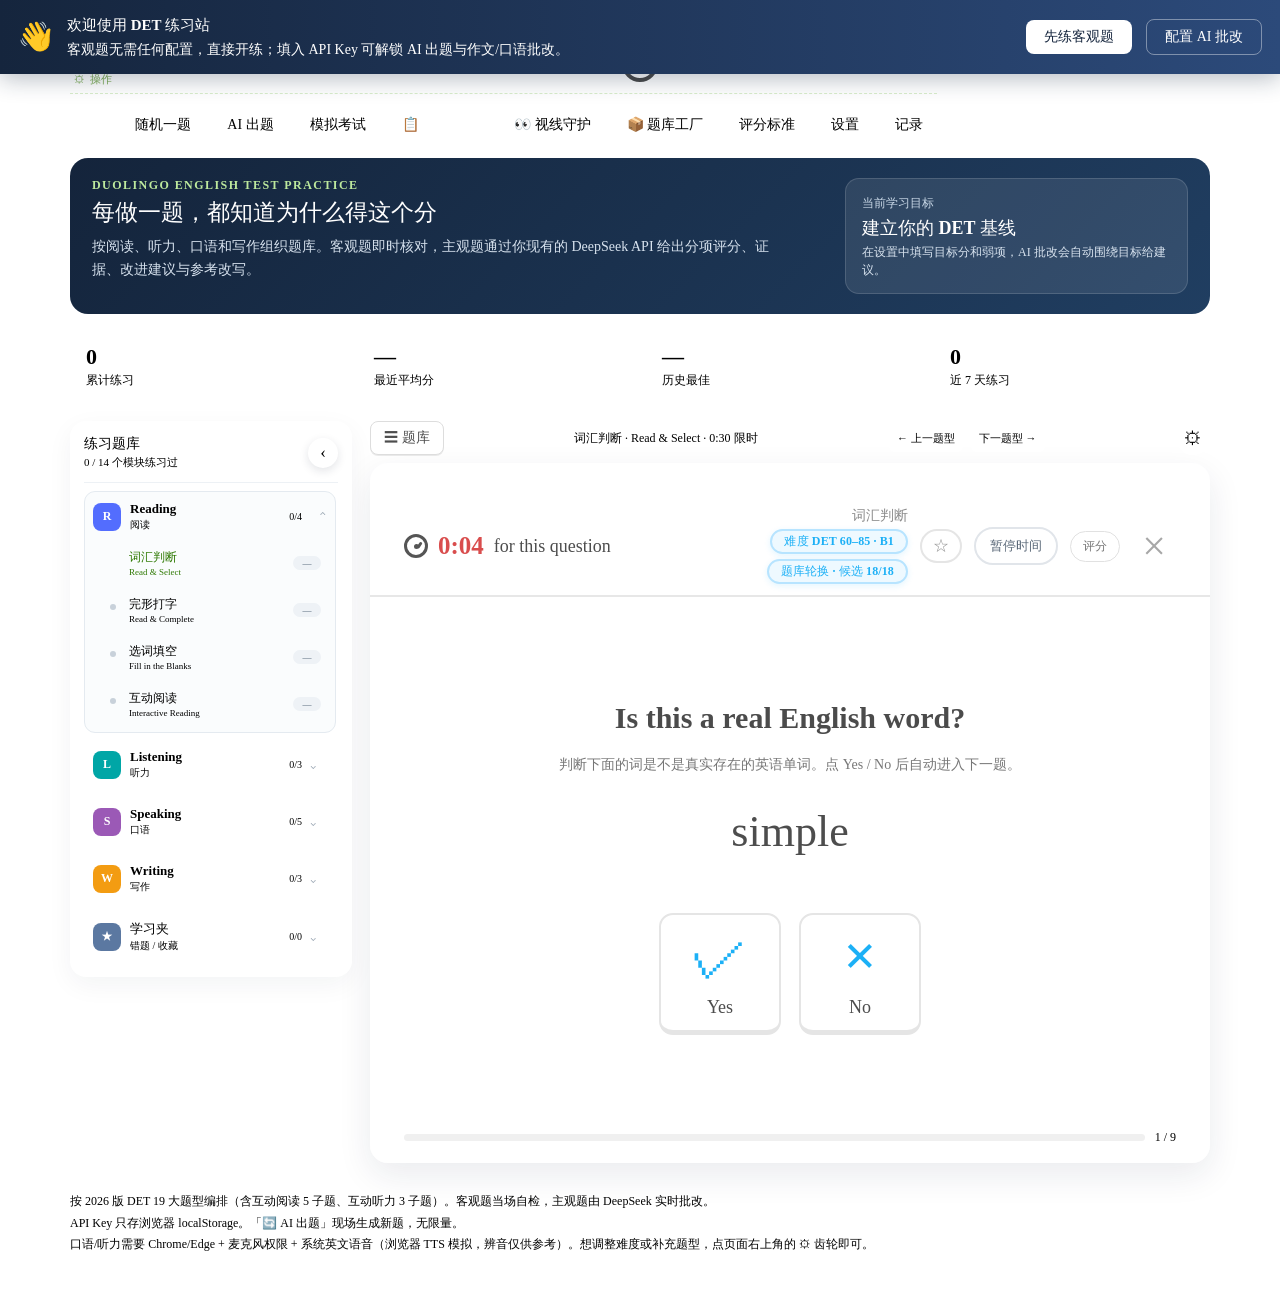
==== index.html @ dd3dcee2 "Initial commit: DET Practice Lab - Duolingo English Test mock practice site" ====
<!DOCTYPE html>
<html lang="zh-CN">
<head>
<meta charset="UTF-8">
<meta name="viewport" content="width=device-width, initial-scale=1.0">
<title>🦉 DET 模拟练习 · 19 题型</title>
<style>
  @font-face{font-family:'Nunito';font-style:normal;font-weight:400;font-display:swap;src:url('fonts/nunito-latin-400-normal.woff2') format('woff2')}
  @font-face{font-family:'Nunito';font-style:normal;font-weight:500;font-display:swap;src:url('fonts/nunito-latin-500-normal.woff2') format('woff2')}
  @font-face{font-family:'Nunito';font-style:normal;font-weight:600;font-display:swap;src:url('fonts/nunito-latin-600-normal.woff2') format('woff2')}
  @font-face{font-family:'Nunito';font-style:normal;font-weight:700;font-display:swap;src:url('fonts/nunito-latin-700-normal.woff2') format('woff2')}
  @font-face{font-family:'Nunito';font-style:normal;font-weight:800;font-display:swap;src:url('fonts/nunito-latin-800-normal.woff2') format('woff2')}
  @font-face{font-family:'Nunito';font-style:normal;font-weight:900;font-display:swap;src:url('fonts/nunito-latin-900-normal.woff2') format('woff2')}
  /* Nunito © 2014 Nunito Project Authors · SIL OFL-1.1（见 fonts/OFL-Nunito.txt）· 本地 woff2，离线可用 */
<style>
  :root{
    --accent:#58cc02; --accent-dark:#3fa500; --accent-soft:#effbe7; --navy:#15253d;
    --bg:#f6f8fb; --card:#ffffff; --text:#182433; --muted:#607080; --border:#dfe6ee;
    --green:#1aab5a; --red:#e5484d; --amber:#f2a20c; --blue:#2f80ed;
    --font-display:"Feather Bold","DIN Round Pro","DIN Next Rounded","DINRoundPro","Aptos Rounded","Arial Rounded MT Bold","Nunito","Mona Sans","Inter","Microsoft YaHei UI",system-ui,sans-serif;
    --font-body:"Mona Sans","Inter","Helvetica Neue","Segoe UI","Microsoft YaHei UI","Microsoft YaHei",Arial,system-ui,sans-serif;
    --font-mono:"JetBrains Mono","SFMono-Regular","Cascadia Mono","Consolas","Liberation Mono",monospace;
    --exam-font:var(--font-display);
    --exam-ui-font:var(--font-body);
  }
  *{box-sizing:border-box}
  :focus-visible{outline:3px solid #1cb0f6;outline-offset:2px;border-radius:4px}
  textarea:focus-visible,input:focus-visible,select:focus-visible{outline:3px solid #1cb0f6;outline-offset:1px}
  body{margin:0;font-family:var(--font-body);background:var(--bg);color:var(--text);font-synthesis-weight:none}
  h1,h2,h3,h4,.brand-copy strong,.hero-eyebrow,.hero h2,.stat-card b,.q-type,.timer,button,.nav-group-label strong,.exam-title,.sentence,.score-ring b,.big-score{font-family:var(--font-display);font-synthesis-weight:none}
  p,.hint,.q-instr,.comment,.modal,.history-item,.rubric-section,.prompt-box,.passage,.passage-scroll,.ir-q,.opt,.word,.field input,select,textarea,input{font-family:var(--font-body)}
  code,pre,kbd,samp,.mono{font-family:var(--font-mono)}
  .wrap{max-width:1180px;margin:0 auto;padding:20px 20px 60px}
  header{display:flex;align-items:center;justify-content:space-between;flex-wrap:wrap;gap:10px;margin-bottom:8px}
  h1{font-size:22px;margin:0}
  .header-actions{display:flex;gap:8px;flex-wrap:wrap;justify-content:flex-end}
  button{font-size:14px;padding:8px 14px;border-radius:8px;border:1px solid var(--border);background:#fff;cursor:pointer;transition:.15s}
  button:hover{border-color:var(--accent);color:var(--accent-dark)}
  button.primary{background:var(--accent);border-color:var(--accent);color:#fff}
  button.primary:hover{background:var(--accent-dark);color:#fff}
  button.ai{background:#fff7e6;border-color:#ffd591;color:#d46b08}
  button.ai:hover{border-color:#ffa940;color:#ad4e00}
  button.ghost{background:#f0f4f8;border-color:#d6dee6;color:var(--muted)}
  button.small{font-size:12px;padding:5px 9px}
  button:disabled{opacity:.5;cursor:not-allowed}
  nav{display:flex;flex-direction:column;gap:16px;margin:14px 0}
  nav button{font-size:13px;padding:9px 11px;width:100%;text-align:left;border-color:transparent;background:transparent}
  nav button:hover{background:#f4f8f1;border-color:#d9edcc}
  nav button.active{background:var(--accent-soft);border-color:#bfe7a3;color:#2d7800;font-weight:700}
  .card{background:var(--card);border:1px solid var(--border);border-radius:12px;padding:20px;box-shadow:0 1px 3px rgba(0,0,0,.04)}
  .q-head{display:flex;justify-content:space-between;align-items:center;margin-bottom:12px;gap:8px;flex-wrap:wrap}
  .q-type{font-weight:600;font-size:15px}
  .q-sub{font-size:11px;color:var(--muted);font-weight:400}
  .timer{font-variant-numeric:tabular-nums;font-weight:700;color:var(--accent-dark);background:#eaf5ff;padding:4px 10px;border-radius:20px;font-size:15px}
  .timer.warn{color:var(--red);background:#fdecec}
  .q-instr{color:var(--muted);font-size:14px;margin:6px 0 14px}
  .word-grid{display:grid;grid-template-columns:repeat(3,1fr);gap:10px;margin-bottom:16px}
  .word{padding:14px;font-size:16px;border-radius:10px;background:#f9fbfd;min-height:48px}
  .word.selected{background:var(--accent);border-color:var(--accent);color:#fff;font-weight:600}
  .q-actions{display:flex;gap:10px;margin-top:4px;flex-wrap:wrap}
  textarea{width:100%;min-height:110px;font-size:15px;padding:12px;border:1px solid var(--border);border-radius:10px;font-family:inherit;resize:vertical}
  .passage{font-size:16px;line-height:2.2;background:#f9fbfd;border:1px solid var(--border);border-radius:10px;padding:16px;margin-bottom:16px}
  .fib-wordbox{display:inline-flex;align-items:center;vertical-align:middle;margin:4px 5px;border:2px solid #e1e4e8;border-radius:12px;background:#fbfbfb;overflow:hidden;white-space:nowrap;transition:border-color .15s,box-shadow .15s}
  .fib-wordbox:focus-within{border-color:var(--accent);box-shadow:0 0 0 3px rgba(88,204,2,.14)}
  .fib-cell{display:inline-grid;place-items:center;width:36px;height:44px;font-size:21px;line-height:1;color:#3c4654;background:#fbfbfb;text-align:center}
  .fib-cell-input{width:36px;height:44px;padding:0;border:0;outline:0;background:#fbfbfb;color:var(--navy);font:inherit;font-size:21px;line-height:44px;text-align:center;text-transform:lowercase;border-radius:0;margin:0}
  .fib-wordbox>*+*{border-left:2px solid #e1e4e8}
  .fib-cell-input:focus{background:#fff}
  .fib-wordbox.ok{background:#eafaf0;border-color:var(--green)}
  .fib-wordbox.ok .fib-cell,.fib-wordbox.ok .fib-cell-input{background:#eafaf0}
  .fib-wordbox.bad{background:#fdecec;border-color:var(--red)}
  .fib-wordbox.bad .fib-cell,.fib-wordbox.bad .fib-cell-input{background:#fdecec}
  @media(max-width:600px){.fib-cell,.fib-cell-input{width:min(30px,calc((100vw - 112px)/var(--fib-length)));height:40px;font-size:18px;line-height:40px}.fib-wordbox{max-width:100%;margin:3px 2px}}
  .fibw-item{margin-bottom:16px;font-size:16px;line-height:2.1}
  .passage-scroll{max-height:240px;overflow:auto;font-size:16px;line-height:2.0;background:#f9fbfd;border:1px solid var(--border);border-radius:10px;padding:14px;margin-bottom:14px}
  .photo-card{margin:10px 0 14px;padding:30px 18px;text-align:center;border-radius:12px;color:#fff;
    background:linear-gradient(135deg,#4facfe 0%,#00f2fe 100%);font-size:15px;line-height:1.7}
  .photo-img{width:100%;max-height:300px;object-fit:cover;border-radius:12px;margin:8px 0 14px;display:block}
  .sentence{font-size:19px;text-align:center;padding:20px;background:#f0f7ff;border-radius:12px;margin-bottom:14px;line-height:1.6}
  .prompt-box{font-size:15px;line-height:1.8;background:#f0f7ff;border-radius:12px;padding:16px;margin-bottom:14px}
  .ir-q{margin:0 0 14px}
  .ir-q .qt{font-size:12px;color:var(--accent-dark);font-weight:700}
  .ir-q p{margin:4px 0 6px;line-height:1.6}
  .opts{display:flex;flex-direction:column;gap:6px}
  .opt{display:flex;gap:8px;align-items:flex-start;background:#f9fbfd;border:1px solid var(--border);border-radius:8px;padding:8px 10px;font-size:14px;line-height:1.5;cursor:pointer}
  .opt:hover{border-color:var(--accent)}
  .opt input{margin-top:3px}
  .chat{display:flex;flex-direction:column;gap:8px;margin:12px 0}
  .chat .bub{max-width:80%;padding:9px 13px;border-radius:12px;font-size:15px;line-height:1.6}
  .chat .bub.a{background:#eaf5ff;align-self:flex-start;border-bottom-left-radius:3px}
  .chat .bub.b{background:#eef1f4;align-self:flex-end;border-bottom-right-radius:3px}
  .captured{margin-top:10px;color:var(--muted);font-size:14px;min-height:20px;line-height:1.6}
  .result{background:var(--card);border:1px solid var(--border);border-radius:12px;padding:20px;margin-top:16px}
  .result h3{margin:0 0 12px;font-size:16px}
  .score-line{display:flex;align-items:baseline;gap:12px;flex-wrap:wrap;margin-bottom:12px}
  .big-score{font-size:34px;font-weight:800;color:var(--accent-dark)}
  .dims{display:grid;grid-template-columns:repeat(auto-fit,minmax(140px,1fr));gap:10px;margin-bottom:12px}
  .dim{background:#f6f9fc;border-radius:8px;padding:10px;text-align:center}
  .dim b{display:block;font-size:20px}
  .dim span{color:var(--muted);font-size:12px}
  .comment{font-size:14px;line-height:1.7;color:var(--text)}
  .comment .priority{margin-top:8px;color:var(--accent-dark);font-weight:600}
  .part-tag{display:inline-block;font-size:12px;font-weight:700;color:#fff;background:var(--accent);border-radius:6px;padding:2px 8px;margin-right:6px}
  footer{margin-top:28px;color:var(--muted);font-size:12px;line-height:1.8}
  .modal-bg{position:fixed;inset:0;background:rgba(15,22,32,.52);display:flex;align-items:center;justify-content:center;z-index:260;padding:18px;overflow:auto}
  .modal{position:relative;background:#fff;border-radius:18px;padding:24px;width:min(620px,92vw);max-height:88vh;overflow:auto;box-shadow:0 24px 80px rgba(20,37,61,.28)}
  .modal h2{margin:0 0 14px;font-size:17px}
  .modal-head{display:flex;align-items:center;justify-content:space-between;gap:18px;margin-bottom:14px}
  .modal-head h2{margin:0}
  .modal-close{width:38px;height:38px;border:0;background:transparent;color:#a0a0a0;font-size:34px;line-height:1;display:grid;place-items:center;padding:0}
  .modal-close:hover{background:#f3f4f6;color:#555;border:0}
  body.modal-open .header-actions,body.modal-open .toolbar,body.modal-open .practice-topbar{display:none!important}
  .field{margin-bottom:12px}
  .field label{display:block;font-size:13px;color:var(--muted);margin-bottom:4px}
  .field input{width:100%;font-size:14px;padding:9px 11px;border:1px solid var(--border);border-radius:8px}
  .hidden{display:none}
  .hint{font-size:12px;color:var(--muted);margin-top:4px}
  .history-item{display:grid;grid-template-columns:minmax(130px,1fr) 64px minmax(160px,1.4fr) 92px;gap:10px;padding:12px 0;border-bottom:1px solid var(--border);font-size:14px;align-items:center}
  .history-item:last-child{border-bottom:none}
  .ok{color:var(--green);font-weight:600}
  .err{color:var(--red);font-weight:600}
  /* ===== 视线守护 ===== */
  /* status 居中:Duolingo 风扁平化红圈+红点。摄像头开 = 红,关 = 深灰 */
  .gaze-status{position:fixed;left:50%;top:50%;transform:translate(-50%,-50%);z-index:85;width:48px;height:48px;display:grid;place-items:center;pointer-events:none;background:transparent;border:0;padding:0;font-size:0;color:transparent;transition:opacity .2s}
  .gaze-status.hidden{opacity:0}
  .gaze-icon{width:36px;height:36px;border-radius:50%;border:4px solid #4a4a4a;position:relative;transition:border-color .2s,transform .2s,box-shadow .2s}
  .gaze-icon::after{content:"";position:absolute;left:50%;top:50%;transform:translate(-50%,-50%);width:10px;height:10px;border-radius:50%;background:#4a4a4a;transition:background .2s}
  /* 摄像头开:active 状态 → 红色 */
  .gaze-status.ok .gaze-icon,.gaze-status.warn .gaze-icon,.gaze-status.critical .gaze-icon{border-color:#e5484d}
  .gaze-status.ok .gaze-icon::after,.gaze-status.warn .gaze-icon::after,.gaze-status.critical .gaze-icon::after{background:#e5484d}
  /* 错误态:深灰(摄像头没拿到) */
  .gaze-status.error .gaze-icon{border-color:#666}
  .gaze-status.error .gaze-icon::after{background:#666}
  /* warn/critical 加红色脉冲光晕,提示"你没在看屏幕" */
  .gaze-status.warn .gaze-icon,.gaze-status.critical .gaze-icon{animation:gazeIconPulse 1.2s ease-in-out infinite}
  .gaze-status.critical .gaze-icon{animation-duration:.7s}
  @keyframes gazeIconPulse{0%,100%{transform:scale(1);box-shadow:0 0 0 0 rgba(229,72,77,0)}50%{transform:scale(1.12);box-shadow:0 0 0 10px rgba(229,72,77,.18)}}
  /* 桌面端 header 较厚,把状态条往下推避免遮挡 */
  @media(min-width:821px){
    .gaze-status{top:64px}
    .gaze-video{top:106px}
  }
  .gaze-video{position:fixed;right:16px;top:54px;z-index:84;width:140px;height:105px;object-fit:cover;border-radius:10px;border:1px solid var(--border);box-shadow:0 6px 24px rgba(20,37,61,.18);background:#000;display:none}
  .gaze-video.active{display:block}
  .gaze-video-mark{position:absolute;inset:0;display:grid;place-items:center;pointer-events:none}
  .gaze-video-mark::before{content:"";position:absolute;width:60%;height:60%;border:2px dashed rgba(255,255,255,.55);border-radius:50%}
  .gaze-video-mark::after{content:"保持在此区域内";position:absolute;bottom:6px;left:0;right:0;text-align:center;color:#fff;font-size:10px;text-shadow:0 1px 2px rgba(0,0,0,.6);font-family:var(--font-body)}
  .gaze-warn{position:fixed;inset:0;z-index:300;display:grid;place-items:center;background:rgba(229,72,77,.32);backdrop-filter:blur(4px);transition:opacity .25s}
  .gaze-warn.hidden{display:none}
  .gaze-warn-card{background:#fff;border-radius:18px;padding:28px 32px;max-width:420px;text-align:center;box-shadow:0 24px 80px rgba(20,37,61,.32);border:2px solid #e5484d;animation:gazeCard .6s ease-out}
  @keyframes gazeCard{from{transform:scale(.85);opacity:0}to{transform:scale(1);opacity:1}}
  .gaze-warn-card h3{margin:0 0 10px;font-size:22px;color:#a3151a;font-family:var(--font-display)}
  .gaze-warn-card p{margin:6px 0;font-size:14px;line-height:1.6;color:#3a1010}
  .gaze-warn-card .gaze-warn-icon{font-size:48px;display:block;margin-bottom:6px}
  .gaze-warn-card button{margin-top:12px;background:#e5484d;border-color:#e5484d;color:#fff;font-weight:700;padding:10px 22px}
  .gaze-warn-card button:hover{background:#a3151a;border-color:#a3151a}
  .gaze-card-warn{background:#fff7e6;border-color:#f5b945}
  .gaze-card-warn h3{color:#a55d05}
  .gaze-card-warn button{background:#f5b945;border-color:#f5b945}
  .gaze-card-warn button:hover{background:#a55d05;border-color:#a55d05}
  .gaze-stat{display:flex;justify-content:space-between;align-items:center;padding:10px 14px;border-radius:10px;margin:10px 0;font-size:13px;font-weight:600}
  .gaze-stat-ok{background:#eafaf0;border:1px solid #b6e6c6;color:#0c6b3a}
  .gaze-stat-warn{background:#fff7e6;border:1px solid #f5d089;color:#a55d05}
  .gaze-stat-critical{background:#fdecec;border:1px solid #f3a3a6;color:#a3151a}
  .gaze-stat-label{font-family:var(--font-display)}
  /* API 设置状态条 */
  .api-status-bar{display:flex;align-items:center;gap:8px;padding:8px 12px;border-radius:8px;background:#f5f8fb;font-size:12px;color:var(--muted);margin-bottom:12px}
  .api-status-bar.ok{background:#eafaf0;color:#0c6b3a}
  .api-status-bar.error{background:#fdecec;color:#a3151a}
  .api-status-bar.empty{background:#fff7e6;color:#a55d05}
  .api-status-dot{width:8px;height:8px;border-radius:50%;background:currentColor}
  .api-status-bar.ok .api-status-dot{box-shadow:0 0 0 4px rgba(26,171,90,.18)}
  .api-key-hint{font-weight:400;font-size:11px;color:var(--muted);margin-left:6px}
  /* 题库工厂 v2 进度条 */
  .factory-progress{background:#fff;border:1px solid var(--border);border-radius:14px;padding:18px;margin:10px 0;box-shadow:0 4px 16px rgba(20,37,61,.08)}
  .factory-progress h3{margin:0 0 10px;font-size:16px;display:flex;justify-content:space-between;align-items:center}
  .factory-progress h3 .factory-status{font-size:11px;color:var(--muted);font-weight:400;font-family:var(--font-body)}
  .factory-bar-wrap{height:8px;background:#eef2f6;border-radius:4px;overflow:hidden;margin:8px 0 12px}
  .factory-bar{height:100%;background:linear-gradient(90deg,var(--accent),#88dc3a);transition:width .3s;border-radius:4px}
  .factory-stats{display:grid;grid-template-columns:repeat(auto-fit,minmax(80px,1fr));gap:8px;margin:10px 0}
  .factory-stat{background:#f8fafc;border-radius:8px;padding:6px 10px;text-align:center;font-size:12px}
  .factory-stat b{display:block;font-size:18px;font-family:var(--font-display);color:var(--accent-dark);margin:2px 0}
  .factory-stat.err b{color:#a3151a}
  .factory-log{background:#0e1726;color:#9ad4ff;font-family:var(--font-mono);font-size:11px;padding:8px 10px;border-radius:6px;max-height:120px;overflow-y:auto;line-height:1.5;margin:8px 0}
  .factory-log .log-err{color:#ff7b7b}
  .factory-actions{display:flex;gap:8px;flex-wrap:wrap;margin-top:10px}
  .factory-target-grid{display:grid;grid-template-columns:repeat(auto-fit,minmax(80px,1fr));gap:8px;margin:10px 0}
  .factory-target-grid button{padding:10px;font-size:13px}
  .factory-target-grid button.active{background:var(--accent);border-color:var(--accent);color:#fff;font-weight:700}
  .factory-type-grid{display:grid;grid-template-columns:repeat(auto-fit,minmax(100px,1fr));gap:6px;margin:8px 0}
  .factory-type-grid label{display:flex;align-items:center;gap:4px;font-size:12px;background:#f5f8fb;border-radius:6px;padding:6px 8px;cursor:pointer}
  .factory-type-grid input{margin:0}
  /* 首次配置引导 */
  .setup-banner{position:fixed;top:0;left:0;right:0;z-index:200;background:linear-gradient(90deg,#15253d,#2c4a7a);color:#fff;padding:14px 18px;display:flex;align-items:center;gap:14px;box-shadow:0 4px 24px rgba(20,37,61,.32);animation:setupSlide .4s ease-out}
  .setup-banner.hidden{display:none}
  @keyframes setupSlide{from{transform:translateY(-100%)}to{transform:translateY(0)}}
  .setup-banner .setup-icon{font-size:28px;flex-shrink:0}
  .setup-banner .setup-text{flex:1;font-size:14px;line-height:1.5}
  .setup-banner .setup-text b{display:block;font-size:15px;margin-bottom:2px}
  .setup-banner button{background:#fff;color:#15253d;border:0;font-weight:700;padding:8px 18px}
  .setup-banner button:hover{background:#bde99d;color:#15253d}
  /* ===== 当前题型指示器(同步桥梁)===== */
  .current-type-pill{display:none;align-items:center;gap:6px;background:#effbe7;border:1px solid #bfe7a3;border-radius:999px;padding:5px 6px 5px 12px;font-size:12px;color:#2d7800;font-weight:700;cursor:default;transition:.2s}
  .current-type-pill.active{display:inline-flex}
  .current-type-pill .ctp-label{font-weight:400;color:#7aaa52;font-size:11px;letter-spacing:.04em}
  .current-type-pill b{font-family:var(--font-display);font-size:13px}
  .current-type-pill .ctp-clear{width:18px;height:18px;border-radius:50%;background:transparent;border:0;color:#7aaa52;font-size:14px;line-height:1;padding:0;cursor:pointer;display:grid;place-items:center}
  .current-type-pill .ctp-clear:hover{background:#d9edcc;color:#2d7800}
  @media(max-width:600px){
    .current-type-pill{padding:4px 5px 4px 9px;font-size:11px}
    .current-type-pill b{font-size:12px}
  }
  /* ===== 工具/操作 section header(让分类区和工具区视觉分明)===== */
  .toolbar-section-head{font-size:11px;font-weight:800;letter-spacing:.08em;text-transform:uppercase;color:#7aaa52;padding:0 0 6px 4px;border-bottom:1px dashed #d9edcc;margin-bottom:6px;width:100%;font-family:var(--font-display)}
  /* ===== 模拟考试模式 ===== */
  #testBar{display:flex;align-items:center;gap:10px;background:#eaf5ff;border:1px solid var(--accent);border-radius:10px;padding:8px 14px;margin-bottom:8px;font-size:14px;color:var(--accent-dark)}
  #testBar.hidden{display:none}
  #testBar button{margin-left:auto}
  body.testing #typeTabs, body.testing .header-actions{display:none}
  body.testing .practice-sidebar,body.testing .toolbar,body.testing .practice-topbar,body.testing .hero,body.testing .study-stats{display:none}
  body.testing .app-shell{grid-template-columns:1fr}
  body.testing .gaze-video{transform:scale(0.7);transform-origin:top right}
  body.testing .gaze-status{top:8px;right:8px;font-size:11px;padding:4px 9px}
  body.testing .current-type-pill{display:none}
  .test-mode #aiBtn, .test-mode #startBtn, .test-mode .timer{display:none}
  .test-mode .q-actions{justify-content:flex-end}
  .test-mode .card{box-shadow:0 2px 12px rgba(0,0,0,.08)}
  .report-table{width:100%;border-collapse:collapse;font-size:13px;margin:10px 0}
  .report-table th,.report-table td{border-bottom:1px solid var(--border);padding:7px 8px;text-align:left}
  .report-table th{color:var(--muted);font-weight:600;font-size:12px}
  .report-table td.c{text-align:right;font-weight:700;color:var(--accent-dark)}
  .toolbar{display:flex;align-items:center;gap:10px;margin:6px 0 0;font-size:13px;color:var(--muted)}
  .toolbar select{font-size:13px;padding:5px 8px;border:1px solid var(--border);border-radius:8px}
  .adaptive-toggle{font-size:12px;font-weight:800;padding:6px 10px;border-radius:999px;border-color:#d6dee6;background:#fff;color:#596777}
  .adaptive-toggle.on{background:#eaf8ff;border-color:#27a8e8;color:#1cb0f6;box-shadow:0 0 0 3px rgba(28,176,246,.10)}
  .pause-timer{font-size:13px;font-weight:800;border-radius:999px;padding:8px 14px;background:#fff;border:2px solid #e1e5ea;color:#596777}
  .pause-timer.active{border-color:#1cb0f6;background:#eaf8ff;color:#1cb0f6}
  .pause-timer:disabled{opacity:.45}
  .test-mode #pauseTimerBtn{display:none}
  .band{display:inline-flex;align-items:center;justify-content:center;font-size:11px;font-weight:700;color:#fff;background:var(--accent-dark);border-radius:10px;padding:2px 8px;vertical-align:middle}
  .difficulty-badge{background:#eef9ff;color:#1cb0f6;border:2px solid #b7e4ff;border-radius:999px;font-weight:900;letter-spacing:.01em;white-space:nowrap}
  .q-type .difficulty-badge{margin:0}
  body.testing .toolbar{display:none}
  /* ===== 互动阅读 IR（Duolingo 绿主题）===== */
  .ir-green .primary{background:#58CC02;border-color:#58CC02;color:#fff}
  .ir-green .primary:hover{background:#46A302;color:#fff}
  .ir-progress{display:flex;align-items:center;gap:10px;margin-bottom:10px;font-size:12px;color:var(--muted)}
  .ir-track{flex:1;height:8px;background:#eef1f4;border-radius:10px;overflow:hidden}
  .ir-track .ir-bar{height:100%;background:#58CC02;border-radius:10px;transition:width .3s}
  .ir-passage p{margin:6px 0;line-height:1.9}
  .ir-passage mark{background:#ffe58f;padding:0 2px;border-radius:3px}
  .ir-passage select.ir-blank{font-size:14px;padding:2px 6px;border-radius:6px;border:1px solid var(--border);background:#fff}
  .ir-passage select.ir-blank.ir-ok{background:#d9f7be;border-color:#52c41a}
  .ir-passage select.ir-blank.ir-bad{background:#ffccc7;border-color:#ff4d4f}
  .ir-sblank{display:inline-block;min-width:150px;border-bottom:2px dashed #bbb;color:#999}
  .ir-opt{display:block;width:100%;text-align:left;margin:6px 0;padding:10px 12px;font-size:14px;line-height:1.5;border-radius:10px;background:#fff;border:1px solid var(--border)}
  .ir-opt:hover{border-color:#58CC02}
  .ir-opt.ir-correct{background:#d9f7be;border-color:#52c41a;color:#237804;font-weight:600}
  .ir-opt.ir-wrong{background:#ffccc7;border-color:#ff4d4f;color:#a8071a}
  .ir-fb{min-height:20px;margin-top:8px;font-size:13px;font-weight:600;color:var(--muted)}
  .ir-passage{user-select:text;-webkit-user-select:text}
  .passage-scroll.ir-passage{max-height:none;height:auto;overflow:visible}
  .ir-pool{display:flex;flex-wrap:wrap;gap:8px;margin:10px 0}
  .ir-chip{padding:8px 12px;border-radius:8px;border:1px solid var(--border);background:#fff;cursor:grab;font-size:14px;line-height:1.3}
  .ir-chip:hover{border-color:#58CC02}
  .ir-chip.sel{border-color:#58CC02;background:#d9f7be}
  .ir-chip.used{opacity:.35;cursor:default;background:#f0f2f5}
  .ir-chip-s{font-size:13px;text-align:left;max-width:100%}
  .ir-dropzone{display:inline-block;min-width:74px;min-height:24px;border-bottom:2px dashed #bbb;color:#999;padding:0 6px;text-align:center;vertical-align:middle;cursor:pointer;transition:.15s}
  .ir-dz-s{min-width:200px;min-height:26px;line-height:1.4}
  .ir-dropzone.filled{background:#d9f7be;color:#237804;border-bottom:2px solid #52c41a;font-weight:600}
  .ir-dropzone.bad{background:#ffccc7;border-bottom-color:#ff4d4f}
  .ir-dropzone.ok{background:#d9f7be}
  .opt.il-ok{background:#d9f7be;border-color:#52c41a;color:#237804}
  .opt.il-bad{background:#ffccc7;border-color:#ff4d4f;color:#a8071a}
  .il-fb{min-height:20px;margin-top:8px;font-size:13px;font-weight:600;color:var(--accent-dark)}
  /* ===== Arno 风格学习工作台 ===== */
  .brand{display:flex;align-items:center;gap:11px}
  .brand-mark{width:42px;height:42px;border-radius:13px;background:var(--accent);display:grid;place-items:center;color:#fff;font-weight:900;box-shadow:0 5px 0 #3fa500}
  .brand-copy strong{display:block;font-size:18px;color:var(--navy)}
  .brand-copy span{font-size:12px;color:var(--muted)}
  .hero{display:grid;grid-template-columns:minmax(0,1.5fr) minmax(240px,.7fr);gap:18px;background:linear-gradient(135deg,#14243b,#203e61);border-radius:18px;padding:20px 22px;color:#fff;margin:16px 0}
  .hero-eyebrow{font-size:12px;text-transform:uppercase;letter-spacing:.12em;color:#bde99d;font-weight:800}
  .hero h2{font-size:23px;line-height:1.2;margin:6px 0 8px}
  .hero p{margin:0;max-width:680px;color:#d7e2ee;line-height:1.7;font-size:14px}
  .hero-status{background:rgba(255,255,255,.09);border:1px solid rgba(255,255,255,.14);border-radius:14px;padding:14px 16px}
  .hero-status .status-label{font-size:12px;color:#c8d7e6}
  .hero-status strong{display:block;font-size:18px;margin:4px 0 3px}
  .hero-status p{font-size:12px;line-height:1.5}
  .study-stats{display:grid;grid-template-columns:repeat(4,1fr);gap:12px;margin-bottom:18px}
  .stat-card{background:#fff;border:1px solid var(--border);border-radius:14px;padding:14px 16px}
  .stat-card b{display:block;font-size:22px;color:var(--navy)}
  .stat-card span{font-size:12px;color:var(--muted)}
  .app-shell{display:grid;grid-template-columns:262px minmax(0,1fr);gap:18px;align-items:start;transition:grid-template-columns .22s ease}
  .app-shell.sidebar-collapsed{grid-template-columns:74px minmax(0,1fr)}
  .practice-sidebar{background:#fff;border:1px solid var(--border);border-radius:16px;padding:14px;position:sticky;top:16px;max-height:calc(100vh - 32px);overflow:visible;box-shadow:0 8px 26px rgba(21,37,61,.05);transition:padding .22s ease}
  .sidebar-head{min-height:38px;color:var(--navy);display:flex;justify-content:space-between;align-items:center;gap:8px;border-bottom:1px solid #edf1f5;padding-bottom:12px;margin-bottom:8px;position:relative}
  .sidebar-copy strong{display:block;font-size:14px}.sidebar-copy span{display:block;font-size:11px;font-weight:500;color:var(--muted);margin-top:2px;white-space:nowrap}
  .sidebar-toggle{width:30px;height:30px;padding:0;border-radius:50%;display:grid;place-items:center;font-size:17px;flex:none;background:#fff;box-shadow:0 3px 10px rgba(21,37,61,.12)}
  #typeTabs{gap:6px;margin:0;max-height:calc(100vh - 118px);overflow:auto;padding-right:2px;scrollbar-width:thin}
  .nav-group{border:1px solid transparent;border-radius:11px;overflow:hidden;transition:.18s}
  .nav-group.open{border-color:#e4eaf0;background:#fafcfd}
  .nav-group-toggle{width:100%;display:grid;grid-template-columns:30px minmax(0,1fr) auto 18px;gap:7px;align-items:center;text-align:left;padding:9px 8px;border:0;background:transparent;color:var(--navy);border-radius:10px}
  .nav-group-toggle:hover{background:#f1f5f8;border:0;color:var(--navy)}
  .nav-group-icon{width:28px;height:28px;border-radius:8px;display:grid;place-items:center;font-size:12px;font-weight:900;color:#fff;background:#5b78a1}
  .nav-group[data-group="reading"] .nav-group-icon{background:#536dfe}.nav-group[data-group="listening"] .nav-group-icon{background:#00a6a6}
  .nav-group[data-group="speaking"] .nav-group-icon{background:#9b59b6}.nav-group[data-group="writing"] .nav-group-icon{background:#f39c12}
  .nav-group-label strong{display:block;font-size:13px}.nav-group-label small{display:block;font-size:10px;color:var(--muted);margin-top:1px}
  .nav-group-meta{font-size:10px;color:var(--muted);white-space:nowrap}.nav-chevron{font-size:15px;color:#8a98a7;transition:transform .18s}
  .nav-group.open .nav-chevron{transform:rotate(180deg)}
  .nav-group-items{display:block;max-height:0;overflow:hidden;transition:max-height .24s ease}
  .nav-group.open .nav-group-items{max-height:420px}
  .nav-group-items-inner{display:flex;flex-direction:column;gap:3px;padding:0 5px}
  .nav-group.open .nav-group-items-inner{padding-bottom:6px}
  #typeTabs .type-tab{display:grid;grid-template-columns:minmax(0,1fr) auto;gap:6px;align-items:center;padding:8px 9px 8px 39px;position:relative}
  #typeTabs .type-tab:before{content:"";width:6px;height:6px;border-radius:50%;background:#c8d1da;position:absolute;left:20px;top:16px}
  #typeTabs .type-tab.active:before{background:var(--accent)}
  .type-tab-copy span{display:block;font-size:12px}.type-tab-copy .q-sub{font-size:9px;margin-top:1px}
  .type-score{min-width:28px;text-align:center;padding:2px 5px;border-radius:9px;background:#eef2f6;color:#718090;font-size:9px;font-weight:800}
  .type-score.done{background:#e8f8dd;color:#3f870f}
  .sidebar-collapsed .practice-sidebar{padding:10px}
  .sidebar-collapsed .sidebar-copy,.sidebar-collapsed .nav-group-label,.sidebar-collapsed .nav-group-meta,.sidebar-collapsed .nav-chevron,.sidebar-collapsed .nav-group-items{display:none}
  .sidebar-collapsed .sidebar-head{justify-content:center}.sidebar-collapsed .sidebar-toggle{transform:rotate(180deg)}
  .sidebar-collapsed .nav-group-toggle{display:flex;justify-content:center;padding:8px}.sidebar-collapsed .nav-group{border-color:transparent;background:transparent}
  .practice-main{min-width:0}
  .practice-topbar{position:relative;display:flex;align-items:center;justify-content:space-between;gap:10px;margin-bottom:8px}
  .toolbar-gear{
    width:34px;height:34px;border-radius:50%;background:#fff;border:1px solid var(--border);
    display:grid;place-items:center;font-size:18px;cursor:pointer;color:var(--muted);
    transition:transform .25s ease,border-color .15s,color .15s,background .15s;
    flex:none;padding:0;line-height:1;
  }
  .toolbar-gear:hover{border-color:var(--accent);color:var(--accent-dark);transform:rotate(45deg)}
  .toolbar-gear[aria-expanded="true"]{
    background:var(--accent-soft);border-color:var(--accent);color:var(--accent-dark);
    transform:rotate(90deg);
  }
  .toolbar-popup{
    position:absolute;top:calc(100% + 10px);right:0;z-index:65;
    width:280px;max-width:min(92vw,320px);
    background:#fff;border:1px solid var(--border);border-radius:12px;
    padding:14px;box-shadow:0 12px 32px rgba(20,37,61,.18);
    display:flex;flex-direction:column;gap:10px;
    font-size:13px;color:var(--muted);
    max-height:calc(100vh - 120px);overflow-y:auto;
    visibility:hidden;opacity:0;transform:translateY(-4px) scale(.98);
    transition:opacity .18s ease,transform .18s ease,visibility .18s;
    pointer-events:none;
  }
  .toolbar-popup.open{visibility:visible;opacity:1;transform:translateY(0) scale(1);pointer-events:auto}
  .toolbar-popup::before{
    content:"";position:absolute;top:-6px;right:14px;width:12px;height:12px;
    background:#fff;border-top:1px solid var(--border);border-left:1px solid var(--border);
    transform:rotate(45deg);
  }
  .toolbar-popup label{font-weight:700;color:var(--text);font-size:12px}
  .toolbar-popup select{font-size:13px;padding:5px 8px;border:1px solid var(--border);border-radius:8px;height:34px;background:#fff}
  .toolbar-popup .adaptive-toggle{height:34px;padding:0 12px;border-radius:8px;font-size:13px;font-weight:700;background:#fff;border:1px solid var(--border);color:var(--text);cursor:pointer}
  .toolbar-popup .adaptive-toggle[aria-pressed="true"]{background:var(--accent-soft);border-color:var(--accent);color:var(--accent-dark)}
  .toolbar-popup .toolbar-section-head{margin-bottom:4px}
  .toolbar-popup #difficultyHint{font-size:12px;color:var(--muted);line-height:1.5;display:block}
  /* 隐藏原 .toolbar 空壳(内容已迁到 popover),保留 class 名避免破坏旧引用 */
  .toolbar{display:none!important}
  .practice-kicker{font-size:12px;color:var(--muted)}
  .practice-nav-actions{display:flex;gap:6px}.practice-nav-actions button{font-size:11px;padding:6px 9px}
  .mobile-nav-btn{display:none}
  .nav-backdrop{display:none}
  .card{border-radius:16px;padding:24px;box-shadow:0 8px 24px rgba(21,37,61,.05)}
  .q-type{font-size:17px;color:var(--navy)}
  .q-sub{display:block;margin-top:3px}
  .q-head-actions{display:flex;align-items:center;justify-content:flex-end;gap:10px;height:100%;min-width:0}
  #questionArea .q-type{
    display:flex;flex-direction:column;align-items:flex-end;justify-content:center;gap:3px;
    min-width:178px;max-width:560px;height:100%;text-align:right;line-height:1.15;color:#777
  }
  .q-type-title{font-size:14px;font-weight:900;color:#8b8b8b;line-height:1.15}
  #questionArea .q-sub{display:none}
  .q-badges{display:flex;flex-direction:column;align-items:flex-end;gap:5px;max-width:none;margin-left:auto;margin-top:2px}
  .q-badges .difficulty-badge{font-size:12px;line-height:1.1;padding:4px 12px;max-width:none;overflow:visible;text-overflow:clip;font-weight:900;letter-spacing:.01em;box-shadow:0 2px 6px rgba(28,176,246,.12)}
  .rubric-link{padding:5px 9px;font-size:12px;background:var(--accent-soft);border-color:#cbeab6;color:#367d08}
  .result{border-radius:16px;box-shadow:0 8px 24px rgba(21,37,61,.05);border-top:4px solid var(--accent)}
  .score-summary{display:grid;grid-template-columns:130px minmax(0,1fr);gap:20px;align-items:center;margin-bottom:18px}
  .score-ring{width:122px;height:122px;border-radius:50%;display:grid;place-items:center;background:conic-gradient(var(--accent) var(--score-angle,0deg),#e8edf2 0);position:relative}
  .score-ring:after{content:"";position:absolute;inset:9px;background:#fff;border-radius:50%}
  .score-ring-inner{position:relative;z-index:1;text-align:center}
  .score-ring-inner b{display:block;font-size:34px;color:var(--navy);line-height:1}
  .score-ring-inner span{font-size:11px;color:var(--muted)}
  /* 醒目正确率 pill:放在大分数旁,一眼看到对了几题 */
  .accuracy-pill{display:inline-flex;align-items:center;gap:6px;background:var(--accent-soft);border:1.5px solid #bfe7a3;color:#2d7800;border-radius:999px;padding:6px 14px;font-size:14px;font-weight:700;margin-bottom:10px;font-family:var(--font-display)}
  .accuracy-pill b{color:#1f5a00;font-size:16px}
  .accuracy-pill .miss{color:#a3151a;font-weight:700}
  .score-copy h4{font-size:18px;margin:0 0 6px;color:var(--navy)}
  .score-copy p{font-size:13px;color:var(--muted);margin:3px 0;line-height:1.6}
  .dim{text-align:left;padding:12px;border:1px solid #edf1f5;background:#fafcfd}
  .dim-top{display:flex;justify-content:space-between;align-items:center;gap:8px}
  .dim-top b{font-size:16px}
  .dim-bar,.criteria-bar{height:7px;background:#e8edf2;border-radius:99px;overflow:hidden;margin-top:8px}
  .dim-bar i,.criteria-bar i{display:block;height:100%;border-radius:99px;background:var(--accent)}
  .feedback-grid{display:grid;grid-template-columns:1fr 1fr;gap:12px;margin:14px 0}
  .feedback-box{border-radius:12px;padding:13px 14px;background:#f7fafc;border:1px solid var(--border)}
  .feedback-box.good{background:#f1faeb;border-color:#d6efc6}
  .feedback-box.fix{background:#fff8eb;border-color:#f6dfae}
  .feedback-box h4{font-size:13px;margin:0 0 7px}
  .feedback-box ul{margin:0;padding-left:18px;font-size:13px;line-height:1.65}
  .criteria-grid{display:grid;grid-template-columns:repeat(2,1fr);gap:10px;margin:12px 0}
  .criteria-card{border:1px solid var(--border);border-radius:10px;padding:10px 12px;font-size:12px}
  .criteria-card .criteria-top{display:flex;justify-content:space-between;gap:8px;font-weight:700}
  .rewrite{background:#f3f7ff;border:1px solid #dbe7ff;border-radius:12px;padding:14px;line-height:1.7;font-size:13px;margin-top:12px}
  .rewrite h4{margin:0 0 6px;color:#245ea8}
  .rubric-modal{width:min(860px,94vw)}
  .rubric-tabs{display:flex;gap:8px;flex-wrap:wrap;margin:10px 0 16px}
  .rubric-tabs button.active{background:var(--navy);border-color:var(--navy);color:#fff}
  .band-table{width:100%;border-collapse:collapse;font-size:13px;margin:12px 0 18px}
  .band-table th,.band-table td{padding:10px;border-bottom:1px solid var(--border);text-align:left;vertical-align:top}
  .band-table th{font-size:11px;color:var(--muted);text-transform:uppercase;letter-spacing:.05em}
  .rubric-section{background:#f8fafc;border:1px solid var(--border);border-radius:12px;padding:14px;margin:10px 0}
  .rubric-section h3{font-size:15px;margin:0 0 8px}
  .rubric-section p,.rubric-section li{font-size:13px;line-height:1.65}
  .history-modal{width:min(900px,94vw)}
  .book-card{background:#fff;border:1px solid #e5e5e5;border-radius:14px;padding:16px;margin:12px 0;box-shadow:0 8px 24px rgba(21,37,61,.05)}
  /* RS 词条卡片:单词 pill + 错误信息 */
  .book-card.word-card{border-left:4px solid #e5484d}
  .word-card-head{display:flex;align-items:center;gap:10px;margin-bottom:10px}
  .word-pill{font-size:22px;font-weight:900;letter-spacing:.01em;color:var(--navy);background:linear-gradient(180deg,#f9fbfd,#eef2f6);border:1.5px solid #d6dee6;border-radius:10px;padding:4px 14px;font-family:var(--font-display)}
  .word-pill-sub{font-size:11px;color:var(--muted);font-weight:700;letter-spacing:.06em;text-transform:uppercase}
  .book-pill.pill-ok{background:#eafaf0;color:#0c6b3a;border:1px solid #b6e6c6}
  .book-pill.pill-bad{background:#fdecec;color:#a3151a;border:1px solid #f3a3a6}
  .book-card h4{margin:0 0 8px;font-size:16px;color:#4b4b4b}
  .book-meta{display:flex;gap:8px;flex-wrap:wrap;margin:8px 0;color:var(--muted);font-size:12px}
  .book-pill{background:#eef9ff;color:#1cb0f6;border-radius:999px;padding:4px 9px;font-weight:800}
  .book-text{font-size:14px;line-height:1.65;color:#4b4b4b;white-space:pre-wrap}
  .book-actions{display:flex;gap:10px;flex-wrap:wrap;margin-top:12px}
  .book-tools{display:flex;gap:10px;flex-wrap:wrap;align-items:center;justify-content:center;margin:12px auto 18px}
  .book-tools select{height:38px;border-radius:10px;border:1px solid #d9e2ec;padding:0 12px;background:#fff;font-weight:700}
  .book-card.mastered{opacity:.62;background:#f8fff4;border-color:#b8e986}
  .book-card.mastered h4:after{content:" · 已掌握";color:#58cc02;font-size:12px}
  /* 错词重练预览/结果表 */
  .review-preview-table{margin:18px 0 4px;border:1px solid #e5e5e5;border-radius:14px;overflow:hidden;background:#fff}
  .review-preview-table table{width:100%;border-collapse:collapse;font-size:14px}
  .review-preview-table thead th{background:#f5f7fa;color:#1f2d3d;font-weight:800;padding:10px 12px;text-align:left;border-bottom:1.5px solid #e5e5e5;font-size:13px;letter-spacing:.02em}
  .review-preview-table tbody td{padding:10px 12px;border-bottom:1px solid #f0f2f5;color:#4b4b4b;vertical-align:middle}
  .review-preview-table tbody tr:last-child td{border-bottom:0}
  .review-preview-table tbody tr.row-ok{background:#f5fcf6}
  .review-preview-table tbody tr.row-bad{background:#fff5f5}
  .review-preview-table .word-cell{font-family:var(--font-display);font-weight:900;font-size:17px;color:var(--navy);letter-spacing:.01em}
  .review-preview-table .pill-ok{display:inline-block;background:#eafaf0;color:#0c6b3a;border:1px solid #b6e6c6;border-radius:999px;padding:2px 9px;font-weight:800;font-size:12px}
  .review-preview-table .pill-bad{display:inline-block;background:#fdecec;color:#a3151a;border:1px solid #f3a3a6;border-radius:999px;padding:2px 9px;font-weight:800;font-size:12px}
  .review-preview-table .ans-yes{color:#0c6b3a;font-weight:800}
  .review-preview-table .ans-no{color:#a3151a;font-weight:800}
  .feedback-status{margin-top:10px;padding:10px 12px;border-radius:12px;background:#f8fafc;border:1px solid #e5e5e5;color:#4b4b4b;font-size:13px;line-height:1.6}
  .favorite-btn{min-width:42px;height:34px;padding:0 11px;border-radius:999px;font-size:16px;background:#fff;color:#999;border:2px solid #e5e5e5}
  .favorite-btn.active{background:#fff8dc;color:#f4b400;border-color:#ffd86b;box-shadow:0 2px 0 #e7bd48}
  .translation-box{margin-top:12px;background:#f8fafc;border:1px solid #e5e5e5;border-radius:12px;padding:12px 14px;color:#4b4b4b;line-height:1.65}
  .translation-box h4{margin:0 0 6px;font-size:14px;color:#1f2d3d}
  .history-summary{display:grid;grid-template-columns:repeat(4,1fr);gap:10px;margin-bottom:16px}
  .history-summary .stat-card{background:#f8fafc}
  .history-detail{grid-column:1/-1;background:#f8fafc;border-radius:10px;padding:10px 12px;font-size:12px;line-height:1.6;color:var(--muted);display:none}
  .history-item.open .history-detail{display:block}
  .history-item.has-detail{cursor:pointer}
  .api-note{background:#fff8eb;border:1px solid #f3dda9;border-radius:10px;padding:10px 12px;font-size:12px;line-height:1.6;color:#7a5511}
  /* ===== DET official-style practice surface =====
     P0 改版:练习模式恢复品牌化界面——页面回到底色、hero+学习统计可见、
     内容保持居中、题目卡片带圆角阴影(Duolingo 绿方向)。
     沉浸式灰白考试壳仅限考试模式(body.testing),见下方 Strict 区块。 */
  .app-shell{grid-template-columns:282px minmax(0,1fr)}
  #questionArea .card{padding:0;border:1px solid var(--border);border-radius:18px;box-shadow:0 12px 34px rgba(21,37,61,.09);background:#fff;overflow:hidden;min-height:700px;display:flex;flex-direction:column;font-family:var(--exam-ui-font);font-synthesis-weight:none}
  #questionArea .exam-topbar{order:1;height:100px;margin:0;padding:0 34px;border-bottom:2px solid #e7e7e7;display:flex;align-items:center;justify-content:space-between;gap:16px;background:#fff}
  .exam-timer{display:flex;align-items:center;gap:10px;color:#4d4d4d;font-family:var(--exam-font);font-size:18px;font-weight:500}
  .exam-clock{width:24px;height:24px;border:3px solid #555;border-radius:50%;position:relative;display:inline-block;flex:none}
  .exam-clock:before{content:"";position:absolute;width:3px;height:7px;background:#555;left:9px;top:4px;border-radius:3px;transform-origin:bottom center;transform:rotate(35deg)}
  .exam-clock:after{content:"";position:absolute;width:5px;height:5px;background:#555;border-radius:50%;left:7px;top:7px}
  #questionArea .timer{background:transparent;color:#444;padding:0;border-radius:0;font-family:var(--exam-font);font-size:25px;font-weight:800;letter-spacing:0}
  #questionArea .timer.warn{background:transparent;color:#d94d4d}
  .exam-time-label{color:#4d4d4d;font-size:18px}
  #questionArea .q-head-actions{display:flex;align-items:center;gap:12px}
  #questionArea .q-type{font-size:12px;color:#999;font-weight:600;text-align:right}
  #questionArea .q-sub{display:none}
  #questionArea .rubric-link{background:#fff;border:1px solid #e1e1e1;color:#777;border-radius:999px;padding:6px 12px;font-size:12px}
  .exam-close{width:44px;height:44px;border:0;background:transparent;color:#a7a7a7;font-size:42px;line-height:1;padding:0;display:grid;place-items:center}
  .exam-close:hover{border:0;color:#666;background:transparent}
  .exam-stage{order:2;flex:1;display:flex;flex-direction:column;align-items:center;justify-content:center;padding:62px 48px 54px;background:#fff;text-align:center;position:relative}
  .exam-title{font-family:var(--exam-font);font-size:30px;line-height:1.22;color:#4b4b4b;margin:0 0 36px;font-weight:800;letter-spacing:0}
  #questionArea .q-instr{margin:-20px 0 28px;color:#777;font-size:14px;line-height:1.7;text-align:center}
  #questionArea .sentence{background:transparent;border-radius:0;margin:0 0 54px;padding:0;font-family:var(--exam-font);font-size:44px;line-height:1.22;color:#4d4d4d;font-weight:500;text-align:center;letter-spacing:0}
  .exam-rs{min-height:470px}
  .exam-choice-actions{justify-content:center;gap:18px;margin:0}
  /* RS 答完一词后的对错高亮(Yes/No 按钮) */
  .exam-choice.choice-ok{border-color:#58cc02;background:#eafaf0;box-shadow:0 5px 0 #b6e6c6;color:#0c6b3a}
  .exam-choice.choice-bad{border-color:#e5484d;background:#fdecec;box-shadow:0 5px 0 #f3a3a6;color:#a3151a}
  .exam-choice:disabled{cursor:default;opacity:1}
  /* RS 对错反馈(自动消失前的那一行) */
  .rs-feedback{margin:0 0 14px;padding:10px 18px;border-radius:12px;font-size:15px;font-weight:700;text-align:center;line-height:1.4;min-height:0;background:transparent;color:transparent;border:0;transition:background .2s,color .2s}
  .rs-feedback.rs-fb-ok{background:#eafaf0;color:#0c6b3a;border:1.5px solid #b6e6c6}
  .rs-feedback.rs-fb-bad{background:#fdecec;color:#a3151a;border:1.5px solid #f3a3a6}
  .rs-feedback b{font-size:16px;margin-right:4px}
  .exam-choice-actions .ai{position:absolute;left:34px;bottom:22px;width:auto;height:auto;padding:10px 14px;border-radius:8px}
  .exam-choice{width:122px;height:122px;border:2px solid #e5e5e5;border-bottom-width:5px;border-radius:14px;background:#fff;color:#4d4d4d;display:flex;flex-direction:column;align-items:center;justify-content:center;gap:12px;padding:0;font-family:var(--exam-font)}
  .exam-choice span{font-size:58px;line-height:1;color:#1cb0f6;font-weight:900}
  .exam-choice b{font-size:18px;font-weight:500;letter-spacing:0}
  .exam-choice:hover{border-color:#b7e4ff;color:#333;transform:translateY(-1px)}
  .exam-choice.selected{border-color:#1cb0f6;background:#eef9ff;box-shadow:0 5px 0 #b7e4ff}
  .exam-choice:active{border-bottom-width:2px;transform:translateY(2px)}
  .exam-submitbar{order:4;min-height:92px;padding:18px 34px;border-top:2px solid #e7e7e7;background:#fff;display:flex;justify-content:flex-end;align-items:center;gap:12px;margin-top:0}
  .exam-submitbar button.primary,#questionArea .exam-submitbar #submitBtn{min-width:154px;border:0;border-radius:14px;background:#58cc02;color:#fff;font-family:var(--exam-font);font-size:17px;font-weight:900;letter-spacing:0;padding:16px 26px;text-transform:uppercase;box-shadow:0 4px 0 #46a302}
  .exam-submitbar button.primary:hover,#questionArea .exam-submitbar #submitBtn:hover{background:#61d60a;color:#fff}
  .exam-submitbar button:disabled,#questionArea .exam-submitbar #submitBtn:disabled{background:#e0e0e0;color:#aaa;box-shadow:none;opacity:1}
  .exam-submitbar .ai{margin-right:auto;background:#fff7e6;border-color:#ffd591;color:#ad6800;box-shadow:none;text-transform:none;letter-spacing:0;font-weight:700}
  .exam-fill-passage{width:min(920px,100%);background:transparent;border:0;border-radius:0;padding:0;margin:0;color:#333;font-family:var(--font-body);font-size:21px;line-height:2.25;text-align:left;letter-spacing:0}
  .exam-fill-passage .fib-wordbox{margin:2px 6px;border-color:#e3e3e3;border-radius:9px;background:#fbfbfb}
  .exam-fill-passage .fib-cell,.exam-fill-passage .fib-cell-input{width:28px;height:34px;font-family:var(--exam-font);font-size:18px;line-height:34px;background:#fbfbfb;color:#333}
  .exam-fill-passage .fib-cell-input:focus{outline:3px solid #1cb0f6;outline-offset:-3px;background:#fff}
  .exam-photo-response{width:min(920px,100%);display:grid;grid-template-columns:minmax(260px,390px) minmax(320px,1fr);gap:34px;align-items:start;text-align:left}
  .exam-photo-side{min-width:0}
  #questionArea .photo-img{width:100%;height:300px;max-height:none;border-radius:10px;margin:0;object-fit:cover;display:block}
  #questionArea .photo-card{height:300px;margin:0;border-radius:10px;display:grid;place-items:center;background:linear-gradient(135deg,#c9d6df,#eef2f3);color:#4d4d4d}
  .photo-credit{margin-top:10px;color:#aaa;font-size:13px}
  #questionArea textarea{min-height:300px;border:2px solid #e1e1e1;border-radius:12px;background:#fafafa;color:#333;font-family:var(--font-body);font-size:19px;line-height:1.6;padding:20px;resize:none;box-shadow:inset 0 1px 0 rgba(0,0,0,.02)}
  #questionArea textarea::placeholder{color:#aaa}
  #questionArea textarea:focus{outline:0;border-color:#1cb0f6;background:#fff;box-shadow:0 0 0 3px rgba(28,176,246,.14)}
  #questionArea .ir-progress{order:3;padding:0 34px 18px;margin:0;position:relative;z-index:1;background:#fff}
  #questionArea .ir-track{height:7px;background:#f0f0f0}
  #questionArea .ir-track .ir-bar{background:#58cc02}
  #questionArea .captured{order:3;padding:0 34px 12px;margin:0;color:#888;text-align:center;background:#fff}
  #resultArea .result{border:0;border-radius:8px;margin-top:18px;box-shadow:none;background:#fff}
  #resultArea .arno-feedback{border-top:5px solid #58cc02;padding:26px 30px;box-shadow:0 10px 28px rgba(21,37,61,.06)}
  .feedback-kicker{display:inline-flex;align-items:center;gap:6px;margin-bottom:10px;padding:5px 10px;border-radius:999px;background:#eefbe7;color:#3f870f;font-size:12px;font-weight:800}
  .arno-feedback h3{font-size:22px;color:var(--navy);margin-bottom:16px}
  .arno-feedback .q-actions{border-top:1px solid #edf1f5;padding-top:14px}
  /* ===== Strict official exam layout overrides ===== */
  body.testing{background:#ededed;color:#4b4b4b}
  body.testing .wrap{max-width:none;width:100%;min-height:100vh;margin:0;padding:18px 30px 42px}
  body.testing header{height:0;margin:0;display:block}
  body.testing .brand{display:none}
  body.testing .brand-copy span{display:none}
  body.testing .brand-mark{box-shadow:none;border-radius:10px;width:34px;height:34px;font-size:13px}
  body.testing .brand-copy strong{font-size:15px;color:#4d4d4d}
  body.testing .header-actions{position:fixed;left:16px;right:auto;bottom:16px;z-index:90;width:min(308px,78vw);display:none;gap:8px;flex-wrap:wrap;opacity:1}
  body.testing.nav-drawer-open .header-actions{display:flex}
  body.testing .header-actions button{height:36px;padding:0 14px;border-radius:10px;background:#fff;color:#4d4d4d;border:1px solid #ddd;font-size:13px;font-weight:800}
  body.testing .header-actions button.primary{background:#58cc02;border-color:#58cc02;color:#fff;box-shadow:0 3px 0 #46a302}
  body.testing .app-shell,body.testing .app-shell.sidebar-collapsed{display:block;max-width:1440px;margin:0 auto}
  body.testing .practice-main{width:100%;min-width:0;position:relative;padding-top:0}
  body.testing .practice-topbar{position:fixed;top:18px;left:20px;height:38px;margin:0;display:flex;align-items:center;gap:8px;z-index:60}
  /* 官方考试布局下 topbar 自身很窄,kicker/nav 都被隐藏,popover 用 right:0 会溢出屏幕左边缘。
     改为 position:fixed 钉到屏幕右上角,小箭头指向左上角的齿轮。 */
  body.testing .practice-topbar .toolbar-popup{position:fixed;top:64px;right:14px;left:auto;width:280px;max-width:min(92vw,320px)}
  body.testing .practice-topbar .toolbar-popup::before{right:auto;left:18px}
  .mobile-nav-btn{display:inline-flex;align-items:center;gap:6px;height:34px;padding:0 13px;border-radius:8px;background:#fff;border:1px solid #ddd;color:#4d4d4d;font-weight:900;box-shadow:0 1px 0 rgba(0,0,0,.08)}
  body.testing .practice-kicker{display:none}
  body.testing .practice-nav-actions{display:none}
  body.testing .practice-nav-actions button{height:32px;padding:0 12px;border-radius:8px;background:#fff;border:1px solid #ddd;color:#4d4d4d;font-weight:800}
  body.testing .toolbar{position:fixed;left:16px;right:auto;bottom:108px;z-index:90;width:min(308px,78vw);height:auto;margin:0;display:none;align-items:stretch;gap:8px;color:#6f7780;font-size:15px;flex-direction:column;background:#fff;border:1px solid #e1e5ea;border-radius:12px;padding:10px;box-shadow:0 8px 24px rgba(20,30,50,.10)}
  body.testing.nav-drawer-open .toolbar{display:flex}
  body.testing .toolbar label{font-weight:800;color:#596777}
  body.testing .toolbar select{height:36px;min-width:180px;padding:0 14px;border-radius:10px;background:#fff;border:1px solid #d6dee6;font-size:15px;font-weight:700;color:#111}
  body.testing .toolbar .adaptive-toggle{height:36px}
  body.testing .toolbar span{font-size:13px;color:#7b8794}
  body.testing .practice-main main{max-width:100%;margin:0 auto;background:#ededed;border-radius:0}
  body.testing #questionArea .card{width:100%;min-height:calc(100vh - 60px);border-radius:10px;border:0;box-shadow:none}
  body.testing #questionArea .exam-topbar{height:104px;padding:0 42px}
  body.testing .exam-stage{padding:54px 56px}
  body.testing .exam-title{font-size:32px;margin-bottom:38px}
  body.testing .exam-submitbar{min-height:94px;padding:18px 42px}
  body.testing #resultArea{max-width:1440px;margin:0 auto}
  body.testing #resultArea .result{border-radius:10px}
  body.testing footer{display:none}
  body.testing .practice-sidebar,body.testing .sidebar-collapsed .practice-sidebar{
    position:fixed;inset:0 auto 0 0;z-index:80;width:min(340px,88vw);max-height:none;height:100vh;overflow:auto;
    border-radius:0 16px 16px 0;padding:16px;background:#fff;transform:translateX(-105%);transition:transform .22s ease;
    box-shadow:0 18px 70px rgba(21,37,61,.22)
  }
  body.testing.nav-drawer-open .practice-sidebar{transform:translateX(0)}
  body.testing .sidebar-collapsed .sidebar-copy,body.testing .sidebar-collapsed .nav-group-label,body.testing .sidebar-collapsed .nav-group-meta,body.testing .sidebar-collapsed .nav-chevron,body.testing .sidebar-collapsed .nav-group-items{display:block}
  body.testing .sidebar-collapsed .sidebar-head{justify-content:space-between}body.testing .sidebar-collapsed .sidebar-toggle{transform:none}
  body.testing .sidebar-collapsed .nav-group-toggle{display:grid;justify-content:initial;padding:9px 8px}
  body.testing .nav-backdrop{display:block;position:fixed;inset:0;background:rgba(15,28,45,.38);z-index:79;opacity:0;pointer-events:none;transition:opacity .2s}
  body.testing.nav-drawer-open .nav-backdrop{opacity:1;pointer-events:auto}
  body.testing #typeTabs{max-height:none;overflow:visible}
  #questionArea .card>.q-instr,#questionArea .card>.passage,#questionArea .card>.passage-scroll,#questionArea .card>.prompt-box,#questionArea .card>.photo-img,#questionArea .card>.photo-card,#questionArea .card>textarea,#questionArea .card>.chat,#questionArea .card>.captured:not(.exam-stage .captured){
    margin-left:auto;margin-right:auto;width:min(920px,calc(100% - 96px))
  }
  #questionArea .card>.q-instr{margin-top:54px;text-align:center;font-size:18px;color:#666}
  #questionArea .card>.q-actions:not(.exam-submitbar){order:4;min-height:94px;margin-top:auto;padding:18px 42px;border-top:2px solid #e7e7e7;background:#fff;display:flex;align-items:center;justify-content:flex-end;gap:12px}
  #questionArea .card>.q-actions:not(.exam-submitbar) button.primary,#questionArea .card>.q-actions:not(.exam-submitbar) #submitBtn{min-width:154px;border:0;border-radius:14px;background:#58cc02;color:#fff;font-family:var(--exam-font);font-size:17px;font-weight:900;padding:16px 26px;box-shadow:0 4px 0 #46a302}
  #questionArea .card>.q-actions:not(.exam-submitbar) button:disabled{background:#e0e0e0;color:#aaa;box-shadow:none;opacity:1}
  #questionArea #aiBtn{display:none!important}
  .interactive-listening-card .exam-topbar{height:112px}
  .interactive-listening-card .il-scroll{order:2;flex:1;overflow-y:auto;background:#fff;border-top:2px solid #e7e7e7;padding:42px 28px 48px}
  .interactive-listening-card .il-scroll::-webkit-scrollbar{width:12px}.interactive-listening-card .il-scroll::-webkit-scrollbar-thumb{background:#8e8e8e;border-radius:999px}.interactive-listening-card .il-scroll::-webkit-scrollbar-track{background:#f5f5f5}
  .il-inner{width:min(760px,calc(100% - 48px));margin:0 auto;color:#4d4d4d;font-family:var(--font-body)}
  .il-title{font-size:30px;line-height:1.25;text-align:center;margin:0 0 34px;font-weight:900;color:#4b4b4b}
  .il-audio-player{height:88px;border:2px solid #e1e1e1;border-radius:18px;background:#fff;display:flex;align-items:center;gap:18px;padding:0 24px;margin:0 auto 38px;box-shadow:0 1px 0 rgba(0,0,0,.03)}
  .il-play{width:58px;height:58px;border:0;border-radius:14px;background:#1cb0f6;color:#fff;font-size:29px;display:grid;place-items:center;box-shadow:none;padding:0}
  .il-play:hover{background:#1899d6;border:0;color:#fff}
  .il-wave{flex:1;height:40px;display:flex;align-items:center;gap:5px;overflow:hidden}
  .il-wave i{display:block;width:4px;border-radius:999px;background:#e5e5e5;height:18px}
  .il-wave i:nth-child(3n){height:30px}.il-wave i:nth-child(4n){height:24px}.il-wave i:nth-child(5n){height:12px}
  .il-question{font-family:var(--font-display);font-size:23px;font-weight:900;margin:28px 0 12px;color:#4b4b4b}
  .il-response-card{border:2px solid #e6e6e6;border-radius:16px;background:#fff;min-height:78px;padding:20px 22px;font-size:22px;line-height:1.45;color:#555;margin-bottom:18px}
  .il-option-list{display:flex;flex-direction:column;gap:12px;margin-top:8px}
  .il-option-list .opt{font-family:var(--font-body);border:2px solid #e6e6e6;border-radius:14px;background:#fff;padding:16px 20px;font-size:18px;line-height:1.45;color:#4d4d4d;align-items:center}
  .il-option-list .opt:hover{border-color:#1cb0f6}
  .il-option-list .opt.selected{border-color:#1cb0f6;background:#f0f9ff}
  .il-option-list .opt input{width:18px;height:18px;margin:0 8px 0 0;accent-color:#1cb0f6}
  .il-step-note{text-align:center;color:#777;font-size:15px;margin-top:-18px;margin-bottom:30px}
  .il-summary textarea{width:100%;height:210px;border:2px solid #e1e1e1;border-radius:16px;font-family:var(--font-body);font-size:20px;line-height:1.5;padding:18px 20px;resize:vertical}
  .interactive-listening-card .exam-submitbar{order:3}
  .listen-type-card .exam-stage{justify-content:flex-start;padding-top:72px}
  .lt-player{display:flex;flex-direction:column;align-items:center;margin:4px 0 34px}
  .lt-play{position:relative;width:150px;height:150px;border:0;border-radius:32px;background:#1cb0f6;color:#fff;display:grid;place-items:center;padding:0;box-shadow:0 8px 0 #168ac4;overflow:visible;transform:translateZ(0)}
  .lt-play:hover{background:#20b8ff;border:0;color:#fff}
  .lt-play:disabled{background:#cfd8df;box-shadow:0 8px 0 #aeb8c0;color:#fff;opacity:1}
  .lt-speaker{position:relative;z-index:3;width:72px;height:72px;display:block}
  .lt-speaker svg{width:100%;height:100%;display:block}
  .lt-speaker .lt-cone{fill:#fff}
  .lt-speaker .lt-arc{fill:none;stroke:#fff;stroke-width:5.4;stroke-linecap:round;opacity:.92;transform-box:fill-box;transform-origin:center}
  .lt-ripple,.lt-ripple-2{position:absolute;inset:50%;width:132px;height:132px;margin:-66px 0 0 -66px;border:5px solid rgba(28,176,246,.24);border-radius:999px;opacity:0;z-index:1;pointer-events:none}
  .lt-ripple-2{width:152px;height:152px;margin:-76px 0 0 -76px;border-color:rgba(28,176,246,.15)}
  .lt-soundwave{display:none}
  .lt-play.is-playing{animation:ltButtonPulse .62s ease-in-out infinite alternate}
  .lt-play.is-playing .lt-ripple{animation:ltRipple 1.05s ease-out infinite}
  .lt-play.is-playing .lt-ripple-2{animation:ltRipple 1.05s ease-out infinite .24s}
  .lt-play.is-playing .lt-arc-1{animation:ltArcPulse .62s ease-in-out infinite}
  .lt-play.is-playing .lt-arc-2{animation:ltArcPulse .62s ease-in-out infinite .12s}
  .lt-play.is-playing .lt-arc-3{animation:ltArcPulse .62s ease-in-out infinite .24s}
  @keyframes ltRipple{0%{transform:scale(.72);opacity:.72}82%,100%{transform:scale(1.55);opacity:0}}
  @keyframes ltArcPulse{0%{opacity:.28;transform:scale(.92)}45%{opacity:1;transform:scale(1.04)}100%{opacity:.42;transform:scale(.96)}}
  @keyframes ltButtonPulse{from{transform:translateY(0) scale(1)}to{transform:translateY(1px) scale(1.025)}}
  .lt-replays{margin-top:18px;background:#eef8ff;color:#1cb0f6;border-radius:10px;padding:10px 18px;font-family:var(--font-display);font-size:19px;font-weight:900;text-transform:uppercase}
  #questionArea .listen-type-card #ltInput{width:min(720px,100%);height:210px;min-height:210px;margin:0 auto;background:#fafafa;border:2px solid #e0e0e0;border-radius:16px;font-family:var(--font-body);font-size:20px;color:#4d4d4d;padding:20px 22px;resize:none}
  #questionArea .listen-type-card #ltInput::placeholder{color:#aaa}
  .speak-card .speak-stage{justify-content:flex-start;padding-top:68px;padding-bottom:46px}
  .speak-card .speak-title{margin-bottom:28px;font-size:clamp(26px,2.2vw,34px);text-align:center}
  .speak-main{width:min(920px,calc(100% - 64px));margin:0 auto 18px;display:flex;justify-content:center;align-items:center}
  #questionArea .speak-main .sentence{
    width:100%;max-width:1040px;margin:0 auto;padding:0;background:transparent;border-radius:0;
    font-family:var(--font-body);font-size:clamp(28px,3vw,46px);font-weight:500;line-height:1.25;
    color:#4b4b4b;text-align:center;white-space:normal;overflow-wrap:anywhere;word-break:normal
  }
  .speak-card .speak-instr{width:min(900px,calc(100% - 64px));margin:6px auto 24px!important;color:#6f6f6f;font-size:18px;line-height:1.55}
  #questionArea .speak-card #speakText{
    width:min(820px,100%);height:260px;min-height:260px;margin:0 auto;background:#fafafa;border:2px solid #e1e1e1;
    border-radius:13px;font-size:20px;line-height:1.55;color:#4b4b4b;padding:22px 24px;resize:none
  }
  #questionArea .speak-card #speakText::placeholder{color:#aaa}
  .speak-card .captured{width:min(820px,100%);margin:14px auto 0;text-align:center;color:#777}
  .speak-card .speak-actions{order:3;min-height:100px}
  .speak-card .speak-actions .ghost{min-width:120px;border:2px solid #e1e1e1;border-radius:14px;background:#fff;color:#777;font-family:var(--exam-font);font-weight:900;box-shadow:0 4px 0 #d9d9d9;padding:16px 22px}
  .speak-card .photo-img,.speak-card .photo-card{max-width:460px}
  .speak-card .photo-card{min-height:260px}
  .speak-rtsp .speak-main,.speak-ss .speak-main{margin-top:4px;margin-bottom:24px}
  .speak-rtsp .speak-stage,.speak-ss .speak-stage{padding-top:76px}
  .speak-rtsp #speakText,.speak-ss #speakText{margin-top:4px}
  .official-task-card .exam-stage{justify-content:flex-start;overflow:auto;border-top:0}
  .official-task-inner{width:min(920px,calc(100% - 64px));margin:0 auto;display:flex;flex-direction:column;align-items:center;text-align:center}
  .official-task-inner .q-instr{width:100%;margin:0 0 26px!important;color:#666;font-size:18px;line-height:1.55;text-align:center}
  .official-task-inner .prompt-box,.official-task-inner .passage-scroll{
    width:100%;margin:0 0 24px;background:#f7fbff;border:0;border-radius:14px;padding:24px 28px;
    color:#4b4b4b;font-size:18px;line-height:1.8;text-align:left;max-height:260px;overflow:auto
  }
  .official-task-inner textarea{
    width:100%;height:280px;min-height:280px;margin:0;background:#fafafa;border:2px solid #e1e1e1;
    border-radius:13px;font-family:var(--font-body);font-size:20px;line-height:1.55;color:#4b4b4b;padding:22px 24px;resize:none
  }
  .official-task-inner textarea::placeholder{color:#aaa}
  .official-task-inner .hint{width:100%;margin:0 0 18px;text-align:left;color:#888;font-size:14px;line-height:1.6}
  .official-task-card .exam-submitbar{order:3}
  .isp-card .isp-question{
    width:100%;max-width:1120px;margin:0 auto 32px;padding:0 10px;background:transparent;border:0;
    display:flex;align-items:center;justify-content:center;gap:14px;flex-wrap:wrap;
    font-family:var(--font-body);font-size:clamp(30px,3.2vw,52px);font-weight:500;line-height:1.22;color:#4b4b4b;
    text-align:center;white-space:normal;overflow-wrap:anywhere
  }
  .isp-card .spk{width:42px;height:36px;border-radius:9px;background:#fff;border:2px solid #e4e9ef;color:#1cb0f6;padding:0;display:inline-grid;place-items:center}
  .isp-card .isp-log{
    width:min(860px,100%);max-height:150px;overflow:auto;margin-top:20px;padding:16px 18px;background:#fafafa;border-radius:12px;
    color:#666;text-align:left;font-size:15px;line-height:1.6;border:1px solid #eeeeee
  }
  .isp-card .captured{width:min(860px,100%);margin:10px auto 0;text-align:center;color:#777}
  .writing-sample-card .writing-topic{
    width:100%;margin:0 0 30px;padding:0;background:transparent;font-family:var(--font-body);
    font-size:clamp(28px,3vw,44px);font-weight:500;line-height:1.26;color:#4b4b4b;text-align:center;overflow-wrap:anywhere
  }
  .interactive-reading-card .exam-stage{padding-top:34px;padding-bottom:34px}
  .interactive-reading-card .official-task-inner{align-items:stretch;text-align:left}
  .interactive-reading-card .ir-progress{width:100%;padding:0;margin:0 0 20px;background:transparent}
  .interactive-reading-card .ir-passage{width:100%;margin:0 0 22px;max-height:300px;background:#f7fbff;border:0;border-radius:14px;padding:24px 28px;font-size:18px;line-height:1.85;color:#4b4b4b}
  .interactive-reading-card #irQuestion{width:100%}
  .interactive-reading-card .ir-q{width:100%;font-size:18px;color:#4b4b4b}
  .interactive-reading-card .ir-q p{font-size:18px;line-height:1.6}
  .interactive-reading-card .ir-q .q-actions{justify-content:flex-end;margin-top:18px}
  .writing-photo-card .exam-stage{padding-top:58px}
  body.testing #questionArea .card{min-height:calc(100vh - 150px)}
  @media(max-width:820px){
    .hero,.study-stats{display:none}.app-shell,.app-shell.sidebar-collapsed{grid-template-columns:1fr}
    .practice-sidebar,.sidebar-collapsed .practice-sidebar{position:fixed;inset:0 auto 0 0;z-index:80;width:min(330px,88vw);max-height:none;border-radius:0 16px 16px 0;padding:16px;transform:translateX(-105%);transition:transform .22s ease;overflow:auto}
    body.nav-drawer-open .practice-sidebar{transform:translateX(0)}
    .sidebar-collapsed .sidebar-copy,.sidebar-collapsed .nav-group-label,.sidebar-collapsed .nav-group-meta,.sidebar-collapsed .nav-chevron{display:block}
    .sidebar-collapsed .nav-group-items{display:block}.sidebar-collapsed .sidebar-head{justify-content:space-between}.sidebar-collapsed .sidebar-toggle{transform:none}
    .sidebar-collapsed .nav-group-toggle{display:grid;justify-content:initial;padding:9px 8px}.sidebar-collapsed .nav-group.open{border-color:#e4eaf0;background:#fafcfd}
    #typeTabs{max-height:none;overflow:visible}.mobile-nav-btn{display:inline-flex;align-items:center;gap:6px}
    .nav-backdrop{display:block;position:fixed;inset:0;background:rgba(15,28,45,.7);z-index:79;opacity:0;pointer-events:none;transition:opacity .2s}
    body.nav-drawer-open .nav-backdrop{opacity:1;pointer-events:auto}
    /* 抽屉打开时彻底隐藏页面其他元素,只留抽屉本身,避免题目顶栏的标签/按钮和抽屉分类"挤在一屏"造成选项卡重叠的错觉 */
    body.nav-drawer-open .practice-main,
    body.nav-drawer-open .toolbar,
    body.nav-drawer-open header,
    body.nav-drawer-open footer{display:none!important}
    .history-item{grid-template-columns:1fr 58px 80px}.history-item>span:nth-child(3){display:none}
  }
  @media(max-width:540px){
    .wrap{padding:14px 12px 40px}.header-actions{width:min(308px,84vw);justify-content:flex-start}.header-actions .toolbar-section-head{width:100%}.header-actions button{min-height:44px;border-radius:10px}.hero{padding:21px}.hero h2{font-size:23px}
    .study-stats{grid-template-columns:1fr 1fr}.score-summary{grid-template-columns:1fr}.score-ring{margin:auto}.feedback-grid,.criteria-grid{grid-template-columns:1fr}
    .history-summary{grid-template-columns:1fr 1fr}.word-grid{grid-template-columns:repeat(2,1fr)}.practice-nav-actions button span{display:none}
    /* 工具齿轮 popover:窄屏贴屏幕边显示,避免溢出。
       此断点下 topbar 被挪到屏幕底部(bottom:14px),所以 popover 出现在 topbar 上方,箭头朝下。 */
    .toolbar-popup{left:12px;right:12px;width:auto;max-width:none;top:auto;bottom:calc(100% + 6px)}
    .toolbar-popup::before{right:auto;left:42px;top:auto;bottom:-6px;border-top:0;border-bottom:1px solid var(--border);transform:rotate(-45deg)}
    #questionArea .exam-topbar{height:72px;padding:0 18px}.exam-time-label,.q-head-actions .q-type,#questionArea .rubric-link{display:none}
    .exam-stage{padding:42px 20px}.exam-title{font-size:22px;margin-bottom:28px}
    #questionArea .sentence{font-size:34px;margin-bottom:36px}.exam-choice{width:104px;height:104px}.exam-choice span{font-size:48px}
    .exam-photo-response{grid-template-columns:1fr;gap:18px}#questionArea .photo-img,#questionArea .photo-card,#questionArea textarea{height:240px;min-height:240px}
    .exam-fill-passage{font-size:18px;line-height:2.1}.exam-submitbar{padding:14px 18px}.exam-submitbar button.primary,#questionArea .exam-submitbar #submitBtn{min-width:126px}
    .practice-main{padding-top:0}.practice-topbar{top:auto;left:16px;bottom:14px}.toolbar{left:16px;bottom:108px;width:min(308px,84vw)}#questionArea .card{min-height:calc(100vh - 28px)}
    body.il-active .practice-topbar{top:96px;bottom:auto;left:16px}
    .interactive-listening-card .exam-topbar{height:82px}.interactive-listening-card .il-scroll{padding:32px 14px}.il-inner{width:100%}.il-title{font-size:22px}.il-audio-player{height:74px;padding:0 14px}.il-play{width:50px;height:50px}.il-question{font-size:19px}.il-response-card,.il-option-list .opt{font-size:16px}
    .listen-type-card .exam-stage{padding-top:42px}.lt-play{width:118px;height:118px;border-radius:26px}.lt-speaker{width:54px;height:54px}.lt-replays{font-size:15px}.listen-type-card .exam-title{font-size:24px}
  }
  @media(prefers-reduced-motion:reduce){
    *,*:before,*:after{animation-duration:.001ms!important;animation-iteration-count:1!important;transition-duration:.001ms!important;scroll-behavior:auto!important}
  }
</style>
</head>
<body>
<div class="wrap">
  <header>
    <div class="brand"><div class="brand-mark">DET</div><div class="brand-copy"><strong>DET Practice Lab</strong><span>AI 评分 · 19 大题型</span></div></div>
    <div class="current-type-pill" id="currentTypePill" title="当前选中的题型,点此清空筛选">
      <span class="ctp-label">题型</span>
      <b id="currentTypeName">—</b>
      <button type="button" class="ctp-clear" id="currentTypeClear" aria-label="清空选择">×</button>
    </div>
    <div class="header-actions">
      <div class="toolbar-section-head">⚙ 操作</div>
      <button id="btnRandom">随机一题</button>
      <button id="btnAI">AI 出题</button>
      <button id="btnTest">模拟考试</button>
      <button id="btnOfficial" class="primary" title="按 2024-07 6 段官方流程顺序出题">📋 官方流程</button>
      <button id="btnGaze" title="启用/关闭视线守护(摄像头检测)">👀 视线守护</button>
      <button id="btnFactory" title="批量 AI 扩充题库(异步、可暂停)">📦 题库工厂</button>
      <button id="btnRubric">评分标准</button>
      <button id="btnSettings">设置</button>
      <button id="btnHistory">记录</button>
    </div>
  </header>
  <section class="hero">
    <div><div class="hero-eyebrow">Duolingo English Test Practice</div><h2>每做一题，都知道为什么得这个分</h2><p>按阅读、听力、口语和写作组织题库。客观题即时核对，主观题通过你现有的 DeepSeek API 给出分项评分、证据、改进建议与参考改写。</p></div>
    <div class="hero-status"><span class="status-label">当前学习目标</span><strong id="heroGoal">建立你的 DET 基线</strong><p id="heroWeak">在设置中填写目标分和弱项，AI 批改会自动围绕目标给建议。</p></div>
  </section>
  <section class="study-stats" aria-label="学习概览">
    <div class="stat-card"><b id="statAttempts">0</b><span>累计练习</span></div>
    <div class="stat-card"><b id="statAverage">—</b><span>最近平均分</span></div>
    <div class="stat-card"><b id="statBest">—</b><span>历史最佳</span></div>
    <div class="stat-card"><b id="statWeek">0</b><span>近 7 天练习</span></div>
  </section>
  <div id="testBar" class="hidden">🧪 模拟考试 · <span id="testPhase"></span> <button id="btnQuitTest">退出考试</button></div>
  <div class="app-shell" id="appShell">
    <aside class="practice-sidebar" id="practiceSidebar">
      <div class="sidebar-head"><div class="sidebar-copy"><strong>练习题库</strong><span id="sidebarProgress">— · 点击分类展开</span></div><button id="sidebarToggle" class="sidebar-toggle" type="button" title="收起题库" aria-label="收起题库">‹</button></div>
      <nav id="typeTabs" aria-label="DET 题型"></nav>
    </aside>
    <div class="nav-backdrop" id="navBackdrop"></div>
    <div class="practice-main">
      <div class="practice-topbar"><button id="mobileNavBtn" class="mobile-nav-btn" type="button">☰ 题库</button><div class="practice-kicker" id="practiceKicker">选择题型开始练习</div><div class="practice-nav-actions"><button id="prevType" type="button">← <span>上一题型</span></button><button id="nextType" type="button"><span>下一题型</span> →</button></div><button id="toolbarGear" class="toolbar-gear" type="button" title="难度 & 工具" aria-label="难度 & 工具" aria-expanded="false" aria-controls="toolbarPopup">⚙</button><div class="toolbar-popup" id="toolbarPopup" role="dialog" aria-label="难度与工具" hidden><div class="toolbar-section-head">🛠 难度 & 工具</div><label for="bandSel">题目难度</label><select id="bandSel"><option value="all">全部</option><option value="60">60–85 · B1</option><option value="90">90–115 · B2</option><option value="120">120–160 · C1/C2</option></select><button id="adaptiveBtn" class="adaptive-toggle" type="button" aria-pressed="false">自适应：关</button><button id="bankFactoryBtn" class="adaptive-toggle" type="button">AI 扩充题库</button><span id="difficultyHint">有图片的题按图片难度筛选；无图片的题按题目难度筛选</span></div></div>
      <main><div id="questionArea"></div><div id="resultArea"></div></main>
    </div>
  </div>
  <footer>
    按 2026 版 DET 19 大题型编排（含互动阅读 5 子题、互动听力 3 子题）。客观题当场自检，主观题由 DeepSeek 实时批改。<br>
    API Key 只存浏览器 localStorage。「🔄 AI 出题」现场生成新题，无限量。<br>
    口语/听力需要 Chrome/Edge + 麦克风权限 + 系统英文语音（浏览器 TTS 模拟，辨音仅供参考）。想调整难度或补充题型，点页面右上角的 ⚙ 齿轮即可。
  </footer>
</div>

<div id="settingsModal" class="modal-bg hidden">
  <div class="modal">
    <h2>⚙ API 设置</h2>
    <div class="api-status-bar" id="apiStatusBar">
      <span class="api-status-dot" id="apiStatusDot"></span>
      <span class="api-status-text" id="apiStatusText">检查中…</span>
    </div>
    <div class="field">
      <label>连接方式</label>
      <select id="setConn" onchange="applyConnUI()" style="width:100%;font-size:14px;padding:9px 11px;border:1px solid var(--border);border-radius:8px;background:#fff">
        <option value="direct">直连（Key 存浏览器，个人自用）</option>
        <option value="proxy">本地代理（Key 放服务端，可公开部署）</option>
      </select>
      <p class="hint" id="connHint">直连模式：API Key 只存在本机浏览器 localStorage；代理模式：浏览器请求本机 server.py，Key 配置在服务端环境变量，浏览器不接触 Key。</p>
    </div>
    <div class="field">
      <label>API Key <span class="api-key-hint" id="apiKeyHint"></span></label>
      <div style="display:flex;gap:6px;align-items:center">
        <input id="setKey" type="password" placeholder="sk-..." style="flex:1">
        <button type="button" id="toggleKeyVisible" class="small" title="显示/隐藏 key" onclick="toggleKeyVisible()">👁</button>
      </div>
    </div>
    <div class="field"><label>模型</label><input id="setModel" placeholder="deepseek-chat"></div>
    <div class="field"><label>接口地址</label><input id="setEndpoint" placeholder="https://api.deepseek.com/chat/completions"></div>
    <div class="field"><label>目标分（可选，10–160 分制）</label><input id="setGoal" type="number" min="10" max="160" step="5" placeholder="例如 130"></div>
    <div class="field"><label>弱项（可选）</label><input id="setWeak" placeholder="例如：听力、时态"></div>
    <div class="field">
      <label>👀 视线守护(模拟官方监考)</label>
      <div style="display:flex;align-items:center;gap:10px;flex-wrap:wrap">
        <button id="gazeToggle" type="button" onclick="toggleGazeGuardian()">未启用</button>
        <span class="hint" style="margin:0;flex:1;min-width:200px">检测到你离开屏幕时弹警告。仅 Chrome/Edge + HTTPS/localhost 可用;摄像头数据<strong>完全本地处理</strong>,不会上传。</span>
      </div>
    </div>
    <div class="field">
      <label>💾 配置备份(防丢失)</label>
      <div style="display:flex;gap:8px;flex-wrap:wrap;align-items:center">
        <button type="button" id="exportCfg" onclick="exportConfig()">📤 导出配置</button>
        <button type="button" id="importCfg" onclick="document.getElementById('importCfgFile').click()">📥 导入配置</button>
        <input type="file" id="importCfgFile" accept="application/json" style="display:none" onchange="importConfig(event)">
        <span class="hint" style="margin:0;flex:1;min-width:180px">配置仅存浏览器 localStorage。换浏览器/清缓存/重装系统都会丢,建议定期导出备份。</span>
      </div>
    </div>
    <p class="api-note">🔐 保留原有浏览器直连设计：配置仍保存在 localStorage 的 <b>detSettings</b> 中，不会写进项目文件。适合个人电脑自用；如果公开部署，请改用后端代理，避免 API Key 暴露。</p>
    <div class="q-actions">
      <button id="testBtn">🔌 测试连接</button>
      <button id="saveBtn" class="primary">保存</button>
      <button id="closeSettings">关闭</button>
    </div>
    <p id="testResult" class="hint"></p>
  </div>
</div>

<div id="historyModal" class="modal-bg hidden">
  <div class="modal history-modal">
    <div class="modal-head"><h2>📜 练习记录</h2><button class="modal-close" type="button" data-close-modal="historyModal" aria-label="关闭练习记录">×</button></div>
    <div id="historySummary" class="history-summary"></div>
    <div id="historyList"></div>
    <div class="q-actions" style="margin-top:12px"><button id="closeHistory">关闭</button></div>
  </div>
</div>

<div id="rubricModal" class="modal-bg hidden">
  <div class="modal rubric-modal">
    <h2>📐 DET 评分标准</h2>
    <p class="hint">这里把练习题的估分依据完全展开。单题分数与模拟考试总分都是学习估算，不等同于官方成绩。</p>
    <div id="rubricTabs" class="rubric-tabs"></div>
    <div id="rubricBody"></div>
    <div class="q-actions" style="margin-top:16px"><button id="closeRubric">关闭</button></div>
  </div>
</div>

<!-- ===== 视线守护 (官方考试监考机制) ===== -->
<div id="gazeStatus" class="gaze-status idle" role="status" aria-live="polite" aria-label="视线守护状态">
  <span class="gaze-icon" aria-hidden="true"></span>
</div>
<div style="position:fixed;right:16px;top:54px;z-index:84;display:none" id="gazeVideoWrap">
  <video id="gazeVideo" class="gaze-video" autoplay muted playsinline></video>
  <div class="gaze-video-mark" aria-hidden="true"></div>
</div>
<div id="gazeWarn" class="gaze-warn hidden" role="alertdialog" aria-modal="true" aria-labelledby="gazeWarnTitle">
  <div class="gaze-warn-card" id="gazeWarnCard">
    <span class="gaze-warn-icon">👀</span>
    <h3 id="gazeWarnTitle">视线偏离屏幕</h3>
    <p id="gazeWarnText">检测到您的视线不在屏幕上。官方 DET 考试中,这种行为会被记录,严重时成绩作废。</p>
    <p class="hint" style="font-size:12px;color:var(--muted)">提示:保持面部在摄像头中央,与屏幕保持 50-80cm 距离。</p>
    <button id="gazeWarnBtn" type="button">我已就位,继续</button>
  </div>
</div>

<script src="js/engine.js"></script>
<script src="js/storage.js"></script>
<script src="js/ai.js"></script>
<script>
"use strict";
// ================= 设置 =================
const DEFAULT_SETTINGS={apiKey:'',model:'deepseek-chat',endpoint:'https://api.deepseek.com/chat/completions',connection:'direct',goal:'',weak:''};
// localStorage 读写（9 个 key + schema 版本）已抽离到 js/storage.js（AppStorage 命名空间，
// 浏览器挂同名全局：readStoredSettings/saveSettings/readUiState/…/getHistory/saveHistory）
let settings=Object.assign({},DEFAULT_SETTINGS,readStoredSettings());
// 旧常量名兼容别名 → AppStorage.KEYS（9 个 key 的权威定义在 js/storage.js）
const SETTINGS_KEY=AppStorage.KEYS.settings, HISTORY_KEY=AppStorage.KEYS.history, UI_KEY=AppStorage.KEYS.ui, ADAPTIVE_KEY=AppStorage.KEYS.adaptive, QSTORE_KEY=AppStorage.KEYS.qstore, MISTAKE_KEY=AppStorage.KEYS.mistakes, FAVORITE_KEY=AppStorage.KEYS.favorites;
// ================= 设置 UI 状态显示 =================
function apiKeyMask(k){
  if(!k)return '';
  if(k.length<=8)return k.slice(0,2)+'****';
  return k.slice(0,3)+'…'+k.slice(-4);
}
function refreshApiStatusBar(){
  const bar=document.getElementById('apiStatusBar');
  const txt=document.getElementById('apiStatusText');
  const hint=document.getElementById('apiKeyHint');
  if(!bar)return;
  bar.classList.remove('ok','error','empty');
  const viaProxy=settings.connection==='proxy';
  if(!viaProxy&&!settings.apiKey){
    bar.classList.add('empty');
    txt.textContent='未配置 AI · 客观题可直接练习，AI 出题/批改未解锁';
    if(hint)hint.textContent='';
  }else{
    bar.classList.add('ok');
    const tested=settings._lastTest;
    let extra='';
    if(tested&&tested.at){
      const d=new Date(tested.at);
      extra=` · 上次测试 ${d.toLocaleString('zh-CN')} ${tested.ok?'✓':'✗'}`;
    }
    txt.textContent=viaProxy
      ?'已连接本地代理 · Key 存于服务端'+(settings.model?(' · '+settings.model):'')+extra
      :'已配置 '+(settings.model||'deepseek-chat')+' · key '+apiKeyMask(settings.apiKey)+extra;
    if(hint)hint.textContent=viaProxy?'代理模式：浏览器不保存 Key':'当前 key '+apiKeyMask(settings.apiKey);
  }
}
function applyConnUI(){
  const sel=document.getElementById('setConn'),key=document.getElementById('setKey'),endpoint=document.getElementById('setEndpoint'),hint=document.getElementById('connHint');
  if(!sel)return;
  const proxy=sel.value==='proxy';
  if(key){key.disabled=proxy;if(proxy)key.value='';}
  if(endpoint)endpoint.disabled=proxy;
  if(hint)hint.textContent=proxy
    ?'代理模式：本机运行 server.py，Key 配置在服务端环境变量 DET_PROXY_KEY；浏览器只发请求、不接触 Key，适合公开部署。'
    :'直连模式：API Key 只存在本机浏览器 localStorage，适合个人自用；公开部署请改用代理。';
}
function toggleKeyVisible(){
  const el=document.getElementById('setKey');
  const btn=document.getElementById('toggleKeyVisible');
  if(!el)return;
  if(el.type==='password'){el.type='text';btn.textContent='🙈';}
  else{el.type='password';btn.textContent='👁';}
}
function exportConfig(){
  const cfg={
    version:1,
    exportedAt:new Date().toISOString(),
    settings:{...settings},
    uiState:{...uiState},
    adaptiveState:{...adaptiveState},
    questionStore:{...questionStore},
    mistakeStore:[...mistakeStore],
    favoriteStore:[...favoriteStore]
  };
  const blob=new Blob([JSON.stringify(cfg,null,2)],{type:'application/json'});
  const url=URL.createObjectURL(blob);
  const a=document.createElement('a');
  a.href=url;
  a.download='det-config-'+new Date().toISOString().slice(0,10)+'.json';
  document.body.appendChild(a);a.click();document.body.removeChild(a);
  setTimeout(()=>URL.revokeObjectURL(url),1000);
  showToast('配置已导出为 '+a.download);
}
function importConfig(ev){
  const file=ev.target.files&&ev.target.files[0];
  if(!file)return;
  const reader=new FileReader();
  reader.onload=e=>{
    try{
      const cfg=JSON.parse(e.target.result);
      if(!cfg||typeof cfg!=='object')throw new Error('文件格式错');
      if(!confirm('导入将覆盖当前 API Key、目标分、题库、错题本、收藏夹。\n建议先点"导出配置"备份当前数据。\n\n确定导入吗?')){ev.target.value='';return;}
      if(cfg.settings){settings=Object.assign({},DEFAULT_SETTINGS,cfg.settings);saveSettings();}
      if(cfg.uiState){uiState=Object.assign({sidebarCollapsed:false,openGroups:['reading'],bandFilter:'all',adaptiveMode:false,adaptiveBand:'90'},cfg.uiState);saveUiState();}
      if(cfg.adaptiveState){adaptiveState=cfg.adaptiveState;saveAdaptiveState();}
      if(cfg.questionStore){questionStore=cfg.questionStore;saveQuestionStore();}
      if(Array.isArray(cfg.mistakeStore)){mistakeStore=cfg.mistakeStore;saveBook(AppStorage.KEYS.mistakes,mistakeStore);}
      if(Array.isArray(cfg.favoriteStore)){favoriteStore=cfg.favoriteStore;saveBook(AppStorage.KEYS.favorites,favoriteStore);}
      showToast('配置导入成功!刷新页面后生效。');
      setTimeout(()=>location.reload(),1500);
    }catch(err){
      alert('导入失败:'+err.message);
    }
    ev.target.value='';
  };
  reader.readAsText(file);
}
function showToast(msg,duration){
  duration=duration||3000;
  let t=document.getElementById('__toast');
  if(!t){
    t=document.createElement('div');
    t.id='__toast';
    t.style.cssText='position:fixed;top:24px;left:50%;transform:translateX(-50%);z-index:9999;background:#1a2530;color:#fff;padding:10px 18px;border-radius:8px;font-size:14px;box-shadow:0 8px 24px rgba(0,0,0,.3);opacity:0;transition:opacity .2s';
    document.body.appendChild(t);
  }
  t.textContent=msg;
  t.style.opacity='1';
  clearTimeout(t._dismissTimer);
  t._dismissTimer=setTimeout(()=>{t.style.opacity='0';},duration);
}
function showSetupBanner(){
  if(document.getElementById('setupBanner'))return;
  const viaProxy=settings.connection==='proxy';
  if((viaProxy||settings.apiKey)&&settings._lastTest&&settings._lastTest.ok)return;
  if(localStorage.getItem('detSetupSkipped'))return;
  const banner=document.createElement('div');
  banner.id='setupBanner';
  banner.className='setup-banner';
  banner.innerHTML='<span class="setup-icon">👋</span>'
    +'<div class="setup-text"><b>欢迎使用 DET 练习站</b>客观题无需任何配置，直接开练；填入 API Key 可解锁 AI 出题与作文/口语批改。</div>'
    +'<button type="button" id="setupGoBtn">先练客观题</button>'
    +'<button type="button" id="setupSkipBtn" style="background:transparent;color:#fff;border:1px solid rgba(255,255,255,.4);font-weight:400">配置 AI 批改</button>';
  document.body.appendChild(banner);
  document.getElementById('setupGoBtn').onclick=()=>{banner.remove();localStorage.setItem('detSetupSkipped','1');};
  document.getElementById('setupSkipBtn').onclick=()=>{banner.remove();document.getElementById('btnSettings').click();};
}
// 状态对象初始化（读写函数见 js/storage.js）
let uiState=Object.assign({sidebarCollapsed:false,openGroups:['reading'],bandFilter:'all',adaptiveMode:false,adaptiveBand:'90'},readUiState());

// ================= 题型配置（2026 DET 19 题型）=================
const TC={
  rs:{label:'词汇判断',sub:'Read & Select',time:30},
  fib:{label:'完形打字',sub:'Read & Complete',time:180},
  fibw:{label:'选词填空',sub:'Fill in the Blanks',time:180},
  lt:{label:'听写',sub:'Listen & Type',time:60},
  ra:{label:'朗读',sub:'Read Aloud',time:60},
  ir:{label:'互动阅读',sub:'Interactive Reading',time:420},
  il:{label:'互动听力',sub:'Interactive Listening',time:480},
  sp:{label:'看图说话',sub:'Speak About the Photo',time:90},
  rtsp:{label:'读后口说',sub:'Read, Then Speak',time:90},
  isp:{label:'互动口说',sub:'Interactive Speaking',time:180},
  ss:{label:'口说样题',sub:'Speaking Sample',time:180},
  wp:{label:'看图写作',sub:'Write About the Photo',time:60},
  iw:{label:'互动写作',sub:'Interactive Writing',time:600},
  ws:{label:'写作样题',sub:'Writing Sample',time:300}
};
const TABORDER=['rs','fib','fibw','lt','ra','ir','il','sp','rtsp','isp','ss','wp','iw','ws'];
const QUESTION_GROUPS=[
  {key:'reading',label:'Reading · 阅读',items:['rs','fib','fibw','ir']},
  {key:'listening',label:'Listening · 听力',items:['lt','ra','il']},
  {key:'speaking',label:'Speaking · 口语',items:['sp','rtsp','isp','ss','ra']},
  {key:'writing',label:'Writing · 写作',items:['wp','iw','ws']}
];
const SCORE_BANDS=[
  {min:10,max:55,cefr:'A1/A2',desc:'能理解和使用基础的日常表达。'},
  {min:60,max:85,cefr:'B1',desc:'能围绕熟悉话题理解并组织连贯表达。'},
  {min:90,max:115,cefr:'B2',desc:'能理解复杂文本，并较自然、清楚地表达观点。'},
  {min:120,max:160,cefr:'C1/C2',desc:'能灵活、有效地处理复杂学术与社会语境。'}
];
const RUBRIC_DEFS={
  general:{label:'总览',title:'DET 练习分数结构（基于公开规则）',intro:'本网站按 DET 公开资料区分 grading（单题作答质量）和 scoring（结合题目/题型汇总到 10–160）。练习分以 5 分为档位，并展示四个单项与四个综合能力。'},
  objective:{label:'客观题',title:'客观题如何估分',intro:'客观题先把答案与标准答案比较，得到 0–1 或 0–100 的单题 grade；再用分段映射换算成 DET 10–160 练习估分，避免旧版线性换算过于粗暴。'},
  listen_type:{label:'听写',title:'Listen & Type 评分（基于公开规则）',intro:'句子听写采用“与标准答案比较相似度和差异”的方式估分，并特别遵循 DET 官方说明：漏词比轻微拼写错误扣得更重，答了且接近会给部分分。'},
  writing:{label:'写作',title:'写作 AI 评分',intro:'AI 按官方公开维度评估：内容、语篇连贯、词汇/拼写、语法复杂度与准确性，并给出 Writing 单项练习估分。'},
  speaking:{label:'口语',title:'口语 AI 评分',intro:'AI 按官方公开维度评估：内容、语篇连贯、词汇、语法、流利度；发音只有在有可靠音频/转写证据时才提示，否则不伪造声学评分。'}
};
const RUBRIC_BY_TYPE={rs:'objective',fib:'objective',fibw:'objective',lt:'listen_type',ra:'speaking',ir:'objective',il:'objective',sp:'speaking',rtsp:'speaking',isp:'speaking',ss:'speaking',wp:'writing',iw:'writing',ws:'writing'};

// ================= 照片库（按 DET 分数段分档）=================
// band 与网站使用的 10–160 DET 练习分制一致
const PHOTOS=[
  {photo:'images/bench.jpg',band:'60',scene:'公园里的一张木质长椅，周围是树木。'},
  {photo:'images/coffee.jpg',band:'60',scene:'桌上放着一杯咖啡。'},
  {photo:'images/park.jpg',band:'60',scene:'公园小路上，一位女士牵着一只狗在散步。'},
  {photo:'images/office.jpg',band:'60',scene:'一间现代会议室，长桌旁摆着椅子。'},
  {photo:'images/library.jpg',band:'90',scene:'一间安静的图书馆，书架上摆满书，中间有几张长桌。'},
  {photo:'images/market.jpg',band:'90',scene:'露天市场的一个果蔬摊位，摊上摆满水果和蔬菜。'},
  {photo:'images/picnic.jpg',band:'90',scene:'公园的野餐区，绿地上有野餐的人和野餐桌。'},
  {photo:'images/cafe.jpg',band:'90',scene:'街边一家咖啡馆，透过窗户能看到外面的街道。'},
  {photo:'images/street.jpg',band:'120',scene:'一条繁忙的城市街道，有很多行人和车辆。'},
  {photo:'images/crowd.jpg',band:'120',scene:'拥挤的购物人群，人们提着袋子在穿行。'},
  {photo:'images/party.jpg',band:'120',scene:'一群朋友围坐在一起，面带笑容，似乎在庆祝什么。'}
];

// ================= 内置题库 =================
const BANK={
  rs:[
    {band:'60',words:[{w:'weather',real:1},{w:'cleam',real:0},{w:'journey',real:1},{w:'thriend',real:0},{w:'honest',real:1},{w:'spleak',real:0},{w:'breakfast',real:1},{w:'mircle',real:0},{w:'window',real:1}]},
    {band:'60',words:[{w:'teacher',real:1},{w:'flome',real:0},{w:'family',real:1},{w:'brinket',real:0},{w:'orange',real:1},{w:'nurtle',real:0},{w:'simple',real:1},{w:'plamish',real:0},{w:'school',real:1}]},
    {band:'90',words:[{w:'garden',real:1},{w:'cabl',real:0},{w:'courage',real:1},{w:'snurp',real:0},{w:'market',real:1},{w:'blist',real:0},{w:'library',real:1},{w:'grood',real:0},{w:'student',real:1}]},
    {band:'90',words:[{w:'accurate',real:1},{w:'conflent',real:0},{w:'process',real:1},{w:'vortical',real:0},{w:'patient',real:1},{w:'drasive',real:0},{w:'certain',real:1},{w:'mellish',real:0},{w:'support',real:1}]},
    {band:'120',words:[{w:'substantial',real:1},{w:'pervulate',real:0},{w:'inference',real:1},{w:'dremonstrate',real:0},{w:'constraint',real:1},{w:'afflusion',real:0},{w:'inevitable',real:1},{w:'scrupent',real:0},{w:'perspective',real:1}]},
    {band:'120',words:[{w:'ambiguous',real:1},{w:'calibrant',real:0},{w:'resilience',real:1},{w:'frandulate',real:0},{w:'meticulous',real:1},{w:'plausion',real:0},{w:'hypothesis',real:1},{w:'intregalize',real:0},{w:'consequence',real:1}]}
  ],
  fib:[
    {segments:[
      {text:'Learning a foreign language can be '},{gap:{word:'challenging'}},
      {text:' at first, but it becomes easier with regular '},{gap:{word:'practice'}},
      {text:'. Many experts agree that '},{gap:{word:'immersion'}},
      {text:' is the fastest way to make real progress.'}
    ]},
    {segments:[
      {text:'The doctor told me to drink more water and get enough '},{gap:{word:'sleep'}},
      {text:'. A balanced '},{gap:{word:'diet'}},
      {text:' is also important. Regular exercise helps people stay '},{gap:{word:'healthy'}},
      {text:' and reduces '},{gap:{word:'stress'}},
      {text:'.'}
    ]},
    {segments:[
      {text:'Public transportation is often more '},{gap:{word:'convenient'}},
      {text:' than driving in a crowded city. It can also reduce air '},{gap:{word:'pollution'}},
      {text:' and help people save money. However, buses and trains must be '},{gap:{word:'reliable'}},
      {text:' if commuters are expected to use them every day.'}
    ]}
  ],
  fibw:[
    {items:[
      {segments:[{text:'He threw the ball and tried to '},{gap:{word:'catch'}},{text:' it before it hit the ground.'}]},
      {segments:[{text:'The meeting was '},{gap:{word:'cancelled'}},{text:' because the manager was sick.'}]},
      {segments:[{text:'She decided to '},{gap:{word:'apply'}},{text:' for the scholarship at the last minute.'}]}
    ]},
    {items:[
      {segments:[{text:'Regular exercise can '},{gap:{word:'improve'}},{text:' both your health and your mood.'}]},
      {segments:[{text:'Please remember to '},{gap:{word:'confirm'}},{text:' your booking before you arrive.'}]},
      {segments:[{text:'The teacher asked us to '},{gap:{word:'submit'}},{text:' the report by Friday.'}]}
    ]},
    {items:[
      {segments:[{text:'The new policy may '},{gap:{word:'affect'}},{text:' students who live far from campus.'}]},
      {segments:[{text:'Scientists need more data before they can '},{gap:{word:'explain'}},{text:' the unusual result.'}]},
      {segments:[{text:'The city plans to '},{gap:{word:'expand'}},{text:' the bike lanes next summer.'}]}
    ]}
  ],
  lt:[
    {band:'60',sentence:'The library opens early on weekends.'},
    {band:'60',sentence:'My brother walks to school every morning.'},
    {band:'60',sentence:'Please close the window before you leave.'},
    {band:'60',sentence:'The bus arrived five minutes late.'},
    {band:'60',sentence:'I bought a sandwich at the station.'},
    {band:'60',sentence:'She studies English every day after work.'},
    {band:'90',sentence:'Please send me the report by Friday afternoon.'},
    {band:'90',sentence:'They decided to meet at the station at six.'},
    {band:'90',sentence:'The manager explained the new schedule after lunch.'},
    {band:'90',sentence:'Several students stayed after class to ask questions.'},
    {band:'90',sentence:'The museum will be closed for repairs next month.'},
    {band:'90',sentence:'He forgot to bring his notebook to the meeting.'},
    {band:'90',sentence:'The professor reminded us to review the article carefully.'},
    {band:'120',sentence:'The committee postponed the decision until more evidence was available.'},
    {band:'120',sentence:'Many residents complained that the construction noise disrupted their sleep.'},
    {band:'120',sentence:'The researcher emphasized that small changes can produce significant results.'},
    {band:'120',sentence:'Although the proposal seemed practical, it required careful financial planning.'},
    {band:'120',sentence:'The university expanded its scholarship program to support international applicants.'},
    {band:'120',sentence:'Participants were asked to summarize the lecture in their own words.'}
  ],
  ra:[
    {band:'60',text:'Many students enjoy reading stories about animals and nature. These books help them learn new words and ideas.'},
    {band:'60',text:'On weekends, families often visit parks and museums together. Children like to ask questions about what they see.'},
    {band:'60',text:'Cooking dinner at home can be a fun way to relax. Fresh vegetables and simple recipes make the meal special.'},
    {band:'90',text:'University students frequently balance part-time jobs with their coursework. Good time management becomes essential for their success.'},
    {band:'90',text:'Modern libraries offer both printed books and digital resources. Visitors can choose the format that best fits their needs.'},
    {band:'90',text:'When traveling abroad, learning a few basic phrases in the local language makes daily interactions much smoother.'},
    {band:'120',text:'The research findings suggest that consistent sleep patterns contribute significantly to academic performance and emotional well-being.'},
    {band:'120',text:'Although online courses provide flexibility, they require considerable self-discipline and intrinsic motivation to complete successfully.'},
    {band:'120',text:'Urban planners increasingly recognize that accessible public transportation is fundamental to reducing environmental impact and promoting equality.'}
  ],
  ir:[
    {type:'叙事',time:480,
     paras:['Maya loved drawing, and she never went anywhere without her sketchbook. One Tuesday morning, she packed her backpack for school and checked that her favorite pen was inside. On the bus, she reached for her sketchbook to draw the passing trees, but it was not there. Her heart sank, because that notebook had all her best drawings from the past year.',
      'She remembered taking it out during lunch the day before, when she showed her friend Leo a picture of a cat. After that, she put it on the table to get more food. Leo told her to wait while he finished his sandwich, but Maya hurried to join a game outside. She realized that she must have left the notebook behind in the cafeteria.',
      'After school, Maya walked straight to the cafeteria and found it closed. A janitor was cleaning the tables and asked her what she had lost. Maya described the notebook, and the janitor smiled. Someone had handed it to the office that morning. When Maya got the notebook back, she promised herself she would always keep it in her backpack, zipped up tight.'],
     q1:{blanks:[
       {p:0,word:'checked',options:['checked','cleaned','measured','pressed'],answer:0},
       {p:0,word:'reached',options:['reached','waited','looked','returned'],answer:0},
       {p:1,word:'remembered',options:['remembered','forgot','imagined','decided'],answer:0},
       {p:2,word:'described',options:['described','explained','mentioned','repeated'],answer:0},
       {p:2,word:'promised',options:['promised','warned','taught','ordered'],answer:0}],
      pool:['checked','reached','remembered','described','promised','opened','looked','ordered']},
     q2:{p:1,sentence:'Leo told her to wait while he finished his sandwich, but Maya hurried to join a game outside.',
      options:['Leo told her to wait while he finished his sandwich, but Maya hurried to join a game outside.','Leo asked her to stay and watch the birds by the window.','They decided to leave together and walk home in the afternoon.','Maya told him about her plan to visit the museum on Saturday.'],answer:0},
     q3:{question:'According to the story, where did Maya think she had left her sketchbook?',answer:'left the notebook behind in the cafeteria'},
     q4:{question:'What did Maya promise herself at the end of the story?',answer:'keep it in her backpack'},
     q5:{question:'What is the main idea of the story?',options:['Maya lost her sketchbook and learned to be more careful with her things.','Maya wanted to draw better pictures of trees and cats.','The school cafeteria closes early every afternoon.','Leo helped Maya find a new sketchbook at the store.'],answer:0},
     q6:{options:['Maya\'s Missing Sketchbook','How to Draw a Cat','A Trip to the Cafeteria','Leo\'s Favorite Sandwich'],answer:0}},
    {type:'说明',time:420,
     paras:['Sleep is a basic need for every human being, yet scientists still do not fully understand why we do it. What we do know is that sleep plays a central role in memory. During deep sleep, the brain sorts through the information we gathered during the day, deciding what to keep and what to forget.',
      'Sleep also helps the body repair itself. While we rest, the immune system produces important cells that fight off illness, and the muscles relax and recover. People who do not get enough sleep over a long period are more likely to feel stressed, catch colds, and find it hard to concentrate.',
      'Experts recommend that adults get about seven to nine hours of sleep every night. To improve your sleep, they suggest keeping a regular schedule, avoiding screens before bed, and making your bedroom dark and quiet. Even small changes, such as going to bed at the same time each night, can make a big difference to your health.'],
     q1:{blanks:[
       {p:0,word:'memory',options:['memory','hunger','balance','vision'],answer:0},
       {p:0,word:'sorts',options:['sorts','mixes','deletes','hides'],answer:0},
       {p:1,word:'repair',options:['repair','replace','remove','record'],answer:0},
       {p:2,word:'recommend',options:['recommend','refuse','require','reduce'],answer:0},
       {p:2,word:'schedule',options:['schedule','recipe','salary','license'],answer:0}],
      pool:['memory','sorts','repair','recommend','schedule','balance','replace','require']},
     q2:{p:2,sentence:'Even small changes, such as going to bed at the same time each night, can make a big difference to your health.',
      options:['Even small changes, such as going to bed at the same time each night, can make a big difference to your health.','Buying a new mattress is the most expensive way to sleep better.','Most people prefer to sleep during the day.','Animals do not need to sleep at all.'],answer:0},
     q3:{question:'According to the passage, what does the immune system do while we sleep?',answer:'the immune system produces important cells'},
     q4:{question:'What do experts suggest avoiding before bed?',answer:'avoiding screens before bed'},
     q5:{question:'What is the main idea of the passage?',options:['Sleep is important for memory, health, and daily functioning.','Everyone should buy a comfortable new bed.','Scientists now understand everything about sleep.','Children need less sleep than adults.'],answer:0},
     q6:{options:['Why Sleep Matters for Health','The Best Time to Wake Up','A History of Science','How to Sleep During Class'],answer:0}}
  ],
  il:[
    {scenario:'Scenario: You are a student who is interested in research, and you would like to know if there are any opportunities to work as a lab assistant in the Language and Memory Lab. The professor is in the Linguistics department and is doing research on second language acquisition.',
     summary_time:75,
     turns:[
       {speaker:'Professor',line:'Hi there! What can I do for you?',
        options:['Hi, Professor. I saw a job posting for a research assistant and I was wondering if it would be a good idea for me to apply.',"Hi, Professor. I'm a student in the Finance department and I wanted to know if there are any openings for part-time jobs.",'Hi, Professor. I wanted to ask if you knew of any opportunities to work as a lab assistant in the Language and Memory Lab.',"Professor, I'm a student in your department and I wanted to ask you about your research."],answer:2},
       {speaker:'Professor',line:"We're actually looking for a lab assistant right now. Are you interested?",
        options:["Yes, I am! I'm very interested in linguistics research and I would love to work in your lab.","Yes, I've taken a few courses in the department before.",'Not really, I was just asking out of curiosity.','Maybe, but I want to know the salary first.'],answer:0},
       {speaker:'Professor',line:"Excellent! We'll have an opening starting next week if you're still interested.",
        options:["Yes, absolutely! I'm available to answer questions later today or tomorrow.",'Yes, definitely. Thank you for giving me the opportunity to take the class.',"Yes, I'm still interested! Thank you so much for this opportunity!",'Yes, definitely! Thanks for giving me the opportunity to do this independent study.'],answer:2},
       {speaker:'Professor',line:'Before you start, do you have any experience with lab work?',
        options:["I've done a few lab courses in the department, but not a research lab before.",'No, and I am not sure I can learn it.',"I'd rather not work in the lab at all.",'Experience does not matter for this kind of work.'],answer:0},
       {speaker:'Professor',line:"That's fine. We'll train you on the equipment. Can you start on Monday?",
        options:['Yes, I can start on Monday. Thank you so much for this opportunity!',"I'm not sure what time Monday is.","I'll think about it and let you know.",'Can you start instead?'],answer:0}
     ]},
    {scenario:'Scenario: You are a student in a chemistry class. You have been unable to attend class in person this week because of a sudden change in your work schedule. You want to know if your professor can provide recordings of the lectures online so that you can continue to follow along with the class.',
     summary_time:75,
     turns:[
       {speaker:'Professor',line:'Hello! How can I help you?',
        options:["Professor, I'm sorry to bother you. I'm having some difficulty with the online system.",'Professor, I was not able to attend class this week because my work schedule changed. I was wondering if the lectures are recorded.','Professor, can I get an extension on the homework?',"Professor, I'd like to change my grade."],answer:1},
       {speaker:'Professor',line:"You've been keeping up with the assignments, right?",
        options:["Yes, I've submitted everything on time.",'No, I have not done any of them.',"I'm not in this class anymore.",'I do not know what assignments you mean.'],answer:0},
       {speaker:'Professor',line:"That's good. The lecture recordings are available to students who are registered for the class.",
        options:['Okay, great. How do I sign up for the project?','Oh, okay. Can you tell me where to find them?','That book sounds helpful. Can I get it at the library?',"Oh, okay. Is there anywhere I can get my own copies of those books?"],answer:1},
       {speaker:'Professor',line:"Sure. They're in the folder called 'Lectures' and I have them organized by class date.",
        options:['Thanks for reviewing my paper, Professor!','Thank you for making an exception.',"Okay, I'll try it. Thanks, Professor!",'Thank you, that is really helpful. I will check the folder tonight.'],answer:3},
       {speaker:'Professor',line:'Let me know if you have any trouble accessing them.',
        options:['I will. Thanks again for your help!','Okay, bye.','When is the exam?','Can I have extra credit?'],answer:0}
     ]}
  ],
  sp:PHOTOS.slice(),
  wp:PHOTOS.slice(),
  rtsp:[
    {topic:'Describe your favorite restaurant and what you usually order there.'},
    {topic:'Talk about a movie or a book you enjoyed recently and explain why.'},
    {topic:'What is something you would like to learn in the next year?'}
  ],
  isp:[
    {opener:'Hi! Let us practice together. What did you do this morning?',target:6,
     fallback:['What part did you enjoy the most?','What are your plans for the rest of the day?','If you could change one thing about your day, what would it be?','What would you like to do tomorrow?','Tell me more about why that matters to you.']},
    {opener:'What kind of job would you like to have in the future?',target:6,
     fallback:['What skills do you think you need for that job?','How do you plan to learn those skills?','What would you say to someone who wants the same job?','What is the most important thing you have learned so far?','Why does that appeal to you?']}
  ],
  ss:[
    {topic:'Describe a person who has influenced you and explain why.'},
    {topic:'Talk about a skill you would like to learn and why it matters to you.'},
    {topic:'Describe a place you love to visit and what makes it special.'}
  ],
  iw:[
    {prompt:'Many schools have started to reduce the amount of homework they give students. Supporters say students need more time for hobbies and rest. Critics worry that students may forget what they learn in class.'},
    {prompt:'Some companies now allow employees to work from home every day. Supporters value the flexibility, while managers worry about teamwork and company culture.'}
  ],
  ws:[
    {topic:'What does success mean to you? Explain your view with examples.'},
    {topic:'If you could change one thing about your city, what would it be and why?'}
  ]
};

// ================= DOM =================
const qArea=document.getElementById('questionArea');
const resultArea=document.getElementById('resultArea');
const typeTabs=document.getElementById('typeTabs');
let currentType=null,currentQ=null,currentView='practice',timerId=null,timeLeft=0,timerPaused=false,timerDoneCb=null;
let bandFilter=uiState.bandFilter||'all';
let adaptiveMode=!!uiState.adaptiveMode;
let adaptiveBand=String(uiState.adaptiveBand||'90');
let adaptiveState=readAdaptiveState();
let questionStore=readQuestionStore();
let mistakeStore=readBook(MISTAKE_KEY);
let favoriteStore=readBook(FAVORITE_KEY);
let studyFilters={mistakes:{type:'all',hideMastered:false},favorites:{type:'all',hideMastered:false}};
let lastPickInfo='';
let currentReview=null;
let recentQuestionSigs={};
let lastCompletedSigs={};
let ispAnswers={};
const ilState={turn:-1,choices:[],selected:null};
const ispState={idx:0,q:'',list:[]};
const irState={q:null,step:0,points:0,answers:[],sel:'',start:0};
const rsState={idx:0,ans:[],pending:null,advancing:false};
const fibwState={idx:0,ans:[]};
let raState={text:'',transcript:'',plays:0,startTime:0,finished:false}; // 需 let：renderRA 会整体重赋值（原 const 导致朗读题一渲染即崩）

// ================= 视线守护 (参考官方 DET 监考设计)=================
// 设计思路(对标官方多邻国英语考试监考):
//   1. 摄像头捕获视频流,完全本地处理,不上传
//   2. Chrome/Edge 用原生 FaceDetector API 做精确检测:人数/脸位置/脸大小
//   3. 其他浏览器降级到基础模式:用画面亮度和帧差判断"是否有人在屏幕前"
//   4. 状态机:idle → ok → warn/critical,异常需持续一定时长才弹提示(防误报)
//   5. 字段命名:state(当前状态)+ stateSince(进入时间戳),替代散落的
//      lastStatus/lastBadSince/lastOkSince,职责更清晰
//   6. 检测(analyzeFaces/detectBasic)和 UI(applyGazeResult)分离
// 与 js/storage.js 同名的旧常量/函数保留为兼容别名，避免 18+ 处调用点改动：
// readGazeStored / saveGazeStored 已由 js/storage.js 提供同名全局
const GAZE_KEY=AppStorage.KEYS.gaze;
const GAZE={
  // 时长阈值 (ms)
  warnDelay:2000,criticalDelay:1500,
  warnCooldown:4500,criticalCooldown:5000,
  warnAutoDismiss:4000,criticalAutoDismiss:5000,
  // 高级模式阈值(更敏感:偏离 25% 就告警)
  facePosWarn:0.25,faceSizeMin:0.15,faceSizeMax:0.7,
  // 基础模式阈值
  basicBrightCritical:30,basicMotionMin:0.5,basicMotionFrames:10,
};
let gazeState={
  enabled:false,available:false,active:false,fallbackMode:false,
  stream:null,video:null,faceDetector:null,
  canvas:null,ctx:null,lastFrame:null,frameCount:0,
  detectorTimer:null,
  state:'idle',stateSince:0,
  warningCount:0,criticalCount:0,
  lastMessage:'视线守护未启用',
};
// 视线守护存储读写已抽离到 js/storage.js：readGazeStored / saveGazeStored 同名全局
function syncGazeStatusUI(){
  const el=document.getElementById('gazeStatus');
  if(!el)return;
  el.classList.remove('idle','ok','warn','critical','error');
  el.classList.add(gazeState.state);
  // 同步显示文字 + 模式(高级/基础)
  const txt=el.querySelector('.gaze-text');
  if(txt){
    const mode=gazeState.fallbackMode?'(基础)':(!gazeState.faceDetector?'(基础)':'(高级)');
    txt.textContent=(gazeState.lastMessage||'视线守护')+' '+mode;
  }
}
function setGazeState(state,message){
  gazeState.state=state;
  gazeState.lastMessage=message;
  gazeState.stateSince=Date.now();
  syncGazeStatusUI();
}
function showGazeWarning(level,msg){
  const wrap=document.getElementById('gazeWarn');
  const card=document.getElementById('gazeWarnCard');
  const title=document.getElementById('gazeWarnTitle');
  const text=document.getElementById('gazeWarnText');
  if(!wrap)return;
  card.classList.toggle('gaze-card-warn',level==='warn');
  if(level==='critical'){
    title.textContent='⛔ 视线严重偏离';
    text.textContent=msg||'检测到您离开屏幕。官方 DET 考试中,这种行为会被监考记录,严重时成绩作废。';
  }else{
    title.textContent='⚠ 视线偏离提示';
    text.textContent=msg||'请将视线对准屏幕中央,保持面部在摄像头可见范围内。';
  }
  wrap.classList.remove('hidden');
  clearTimeout(wrap._dismissTimer);
  wrap._dismissTimer=setTimeout(hideGazeWarning,level==='critical'?GAZE.criticalAutoDismiss:GAZE.warnAutoDismiss);
}
function hideGazeWarning(){
  const wrap=document.getElementById('gazeWarn');
  if(wrap){wrap.classList.add('hidden');clearTimeout(wrap._dismissTimer);}
}
document.getElementById('gazeWarnBtn').onclick=()=>hideGazeWarning();

async function startGazeGuardian(){
  if(gazeState.active)return;
  if(!navigator.mediaDevices||!navigator.mediaDevices.getUserMedia){
    setGazeState('error','当前浏览器不支持摄像头,请用 Chrome / Edge 桌面版');
    gazeState.available=false;
    return;
  }
  try{
    const stream=await navigator.mediaDevices.getUserMedia({video:{width:320,height:240,facingMode:'user'},audio:false});
    gazeState.stream=stream;
    const video=document.getElementById('gazeVideo');
    video.srcObject=stream;
    await video.play();
    document.getElementById('gazeVideoWrap').style.display='block';
    video.classList.add('active');
    gazeState.video=video;
    initDetector();
    gazeState.active=true;
    gazeState.available=true;
    // 诊断日志:告知用户当前是哪种模式
    if(gazeState.faceDetector){
      console.log('[Gaze] ✅ 高级模式可用(浏览器原生 FaceDetector)');
    }else{
      console.warn('[Gaze] ⚠️ 基础模式(浏览器不支持 FaceDetector,仅检测亮度/运动)');
    }
    setGazeState('ok',gazeState.fallbackMode?'视线守护已启用':'视线守护已启用');
    gazeState.detectorTimer=setInterval(detectGaze,500);
    // 页面切到后台时暂停检测(省电 + 防止乱报)
    document.addEventListener('visibilitychange',gazeVisibilityHandler);
  }catch(err){
    gazeState.active=false;gazeState.available=false;
    let msg;
    if(err.name==='NotAllowedError')msg='摄像头权限被拒绝,请在浏览器设置中允许';
    else if(err.name==='NotFoundError')msg='未检测到摄像头设备';
    else msg='启动失败:'+(err.message||err.name);
    setGazeState('error',msg);
    console.error('[Gaze] 启动失败:',err);
  }
}
function gazeVisibilityHandler(){
  if(document.hidden){
    // 页面不可见,暂停 setInterval 但保持 active=true,流不关
    if(gazeState.detectorTimer){
      clearInterval(gazeState.detectorTimer);
      gazeState.detectorTimer=null;
    }
  }else if(gazeState.active&&!gazeState.detectorTimer){
    gazeState.detectorTimer=setInterval(detectGaze,500);
  }
}
function initDetector(){
  // 优先 FaceDetector,失败/不可用时降级到基础模式
  if('FaceDetector' in window){
    try{
      gazeState.faceDetector=new FaceDetector({fastMode:true,maxDetectedFaces:3});
      gazeState.fallbackMode=false;
    }catch(e){gazeState.fallbackMode=true;}
  }else{gazeState.fallbackMode=true;}
  if(gazeState.fallbackMode){
    const c=document.createElement('canvas');
    c.width=160;c.height=120;
    gazeState.canvas=c;
    gazeState.ctx=c.getContext('2d',{willReadFrequently:true});
    gazeState.lastFrame=null;gazeState.frameCount=0;
  }
}
function stopGazeGuardian(){
  if(gazeState.detectorTimer){clearInterval(gazeState.detectorTimer);gazeState.detectorTimer=null;}
  if(gazeState.stream){gazeState.stream.getTracks().forEach(t=>t.stop());gazeState.stream=null;}
  const video=document.getElementById('gazeVideo');
  if(video){video.srcObject=null;video.classList.remove('active');}
  document.getElementById('gazeVideoWrap').style.display='none';
  gazeState.active=false;gazeState.faceDetector=null;
  gazeState.canvas=null;gazeState.ctx=null;gazeState.lastFrame=null;
  setGazeState('idle','视线守护已关闭');
  hideGazeWarning();
  document.removeEventListener('visibilitychange',gazeVisibilityHandler);
}
// 手动测试:触发一次警告(让用户验证警告 UI 是否正常工作,不计入真实计数)
async function testGazeWarning(level){
  level=level||'warn';
  showGazeWarning(level,'🧪 这是测试警告(不计入真实次数),请点「我已就位」关闭。');
  setGazeState(level,level==='critical'?'🧪 测试:严重警告 UI 已弹出':'🧪 测试:温和警告 UI 已弹出');
  console.log('[Gaze] 测试警告已触发:',level,'(不计入真实计数)');
}
// 实时诊断:返回当前状态给开发者
function gazeDiagnostics(){
  return {
    active:gazeState.active,
    fallbackMode:gazeState.fallbackMode,
    faceDetector:!!gazeState.faceDetector,
    videoReadyState:gazeState.video?.readyState,
    videoSize:gazeState.video?`${gazeState.video.videoWidth}x${gazeState.video.videoHeight}`:'N/A',
    state:gazeState.state,
    lastMessage:gazeState.lastMessage,
    warningCount:gazeState.warningCount,
    criticalCount:gazeState.criticalCount
  };
}
async function detectGaze(){
  if(!gazeState.active||!gazeState.video)return;
  const v=gazeState.video;
  if(v.readyState<2||v.videoWidth===0)return;
  const result=gazeState.faceDetector
    ?await detectAdvanced(v)
    :detectBasic(v);
  applyGazeResult(result);
}
async function detectAdvanced(video){
  try{
    const faces=await gazeState.faceDetector.detect(video);
    return analyzeFaces(faces,video);
  }catch(e){
    console.warn('[Gaze] FaceDetector 失败,自动降级到基础模式:',e.message);
    gazeState.fallbackMode=true;gazeState.faceDetector=null;
    if(!gazeState.canvas)initDetector();
    return detectBasic(video);
  }
}
function analyzeFaces(faces,video){
  const W=video.videoWidth||320,H=video.videoHeight||240;
  if(faces.length>1)return{state:'critical',message:`⚠ 检测到 ${faces.length} 张人脸`};
  if(faces.length===0)return{state:'critical',message:'⚠ 未检测到人脸'};
  const box=faces[0].boundingBox;
  const cx=box.x+box.width/2,cy=box.y+box.height/2;
  const dx=Math.abs((cx-W/2)/(W/2));
  const dy=Math.abs((cy-H/2)/(H/2));
  const size=box.width/W;
  if(dx>GAZE.facePosWarn||dy>GAZE.facePosWarn){
    const dir=dx>dy?(cx>W/2?'右':'左'):(cy>H/2?'下':'上');
    return{state:'warn',message:`⚠ 视线偏${dir},请正视屏幕`};
  }
  if(size<GAZE.faceSizeMin)return{state:'warn',message:'⚠ 距离过远,请靠近屏幕'};
  if(size>GAZE.faceSizeMax)return{state:'warn',message:'⚠ 距离过近,请后退一些'};
  return{state:'ok',message:'✓ 视线正常'};
}
function detectBasic(video){
  if(!gazeState.canvas||!gazeState.ctx)return{state:'ok',message:'基础模式运行中'};
  gazeState.ctx.drawImage(video,0,0,gazeState.canvas.width,gazeState.canvas.height);
  const data=gazeState.ctx.getImageData(0,0,gazeState.canvas.width,gazeState.canvas.height).data;
  // 平均亮度(归一化到 0-255)
  let bright=0;
  for(let i=0;i<data.length;i+=4)bright+=data[i]+data[i+1]+data[i+2];
  bright/=(data.length/4)/3;
  // 帧差(运动量,归一化到 0-255)
  let motion=0;
  if(gazeState.lastFrame){
    const prev=gazeState.lastFrame;
    for(let i=0;i<data.length;i+=16){
      motion+=Math.abs(data[i]-prev[i])+Math.abs(data[i+1]-prev[i+1])+Math.abs(data[i+2]-prev[i+2]);
    }
    motion/=(data.length/16)/3;
  }
  gazeState.lastFrame=new Uint8ClampedArray(data);
  gazeState.frameCount++;
  if(bright<GAZE.basicBrightCritical)return{state:'critical',message:'⚠ 画面过暗,可能离开屏幕'};
  if(motion<GAZE.basicMotionMin&&gazeState.frameCount>GAZE.basicMotionFrames)return{state:'warn',message:'画面静止,确认在屏幕前'};
  return{state:'ok',message:'✓ 视线守护运行中(基础)'};
}
function applyGazeResult(result){
  const now=Date.now();
  const prev=gazeState.state;
  const next=result.state;
  // 进入新异常状态时记录时间戳;从异常回到 ok 时清弹窗
  if(next==='ok'){
    if(prev==='warn'||prev==='critical')hideGazeWarning();
  }else{
    if(prev==='ok'||prev==='idle'||prev==='error')gazeState.stateSince=now;
  }
  // 异常需持续一定时长才弹提示(防误报)
  const dur=now-gazeState.stateSince;
  const wrap=document.getElementById('gazeWarn');
  if(next==='warn'&&dur>=GAZE.warnDelay&&!wrap._shownFor){
    showGazeWarning('warn',`已经 ${Math.round(GAZE.warnDelay/1000)} 秒偏离屏幕,官方考试中会记一次警告。`);
    wrap._shownFor=true;
    setTimeout(()=>{wrap._shownFor=false;},GAZE.warnCooldown);
    gazeState.warningCount++;saveGazeStored();
  }else if(next==='critical'&&dur>=GAZE.criticalDelay&&!wrap._shownFor){
    showGazeWarning('critical');
    wrap._shownFor=true;
    setTimeout(()=>{wrap._shownFor=false;},GAZE.criticalCooldown);
    gazeState.criticalCount++;
    gazeState.warningCount++;
    saveGazeStored();
  }
  gazeState.state=next;
  gazeState.lastMessage=result.message;
  syncGazeStatusUI();
}
function toggleGazeGuardian(){
  if(gazeState.active){stopGazeGuardian();gazeState.enabled=false;}
  else{gazeState.enabled=true;startGazeGuardian();}
  saveGazeStored();
  updateGazeToggleBtn();
}
function updateGazeToggleBtn(){
  const btn=document.getElementById('gazeToggle');
  if(!btn)return;
  if(gazeState.active){btn.textContent='已启用 · 点击关闭';btn.className='primary';}
  else if(gazeState.state==='error'){btn.textContent=gazeState.lastMessage;btn.className='';}
  else{btn.textContent=gazeState.enabled?'点击启动':'未启用 · 点击启动';btn.className='';}
}
let officialFlow=null; // 官方流程模式状态({usedIR, ilPair})
// IR genre 标准化:题库里是中文"叙事"/"说明",统一映射到英文键
function irGenre(q){if(!q)return null;const t=String(q.type||'').toLowerCase();if(t==='叙事'||t==='narrative')return 'narrative';if(t==='说明'||t==='expository'||t==='expository')return 'expository';return t||null;}

// ================= 工具 =================
function esc(s){return String(s).replace(/[&<>"']/g,c=>({'&':'&amp;','<':'&lt;','>':'&gt;','"':'&quot;',"'":'&#39;'}[c]));}
function rnd(a){return a[Math.floor(Math.random()*a.length)];}
function pad(n){return String(n).padStart(2,'0');}
function fmt(sec){return Math.floor(sec/60)+':'+pad(sec%60);}
function timerEl(){return document.getElementById('timer');}
function pauseBtn(){return document.getElementById('pauseTimerBtn');}
function updatePauseButton(){
  const btn=pauseBtn();
  if(!btn)return;
  const active=!!timerId&&!document.body.classList.contains('testing');
  btn.disabled=!active;
  btn.classList.toggle('active',timerPaused);
  btn.textContent=timerPaused?'继续计时':'暂停时间';
}
function renderTimer(){
  const el=document.getElementById('timer');
  if(el){el.textContent=fmt(timeLeft);el.classList.toggle('warn',timeLeft<=10);}
}
function timerTick(){
  if(timerPaused){renderTimer();return;}
  renderTimer();
  if(timeLeft<=0){
    const done=timerDoneCb;
    clearTimer();
    if(done)done();
    return;
  }
  timeLeft--;
}
function startTimer(sec,onDone){
  clearTimer();timeLeft=sec;timerDoneCb=onDone||null;timerPaused=false;
  timerTick();timerId=setInterval(timerTick,1000);updatePauseButton();
}
function clearTimer(){if(timerId){clearInterval(timerId);}timerId=null;timerDoneCb=null;timerPaused=false;updatePauseButton();}
function toggleTimerPause(){
  if(document.body.classList.contains('testing'))return;
  if(!timerId)return;
  timerPaused=!timerPaused;
  updatePauseButton();
}
const lastIdx={};
const DIFFICULTY_BANDS=['60','90','120'];
function isPhotoType(type){return type==='wp'||type==='sp';}
// clamp / bandMid / gaussianNoise / scoreToBand 已抽离到 js/engine.js（评分引擎层）
function adaptiveAbility(){
  const a=Number(adaptiveState&&adaptiveState.ability);
  if(Number.isFinite(a))return clamp(a,10,160);
  const latest=getHistory().map(normalizeHistoryScore).filter(Number.isFinite).slice(0,8);
  if(latest.length)return clamp(latest.reduce((x,y)=>x+y,0)/latest.length,10,160);
  if(settings.goal&&Number.isFinite(Number(settings.goal)))return clamp(Number(settings.goal)-10,10,160);
  return bandMid(String(bandFilter))||105;
}
function adaptiveStartBand(){
  if(DIFFICULTY_BANDS.includes(String(adaptiveBand)))return String(adaptiveBand);
  if(DIFFICULTY_BANDS.includes(String(bandFilter)))return String(bandFilter);
  return scoreToBand(adaptiveAbility());
}
function selectedBand(){return adaptiveMode?adaptiveStartBand():String(bandFilter||'all');}
function bandName(b){return b==='60'?'60–85 · B1':b==='90'?'90–115 · B2':b==='120'?'120–160 · C1/C2':'全部';}
function nextAdaptiveBand(score){
  return scoreToBand(adaptiveAbility());
}
function itemKey(type,q){return type+'::'+questionSignature(q);}
// logistic / typeDiscrimination / getItemRecord / responseProb / itemInformation
// / eapUpdate 已抽离到 js/engine.js（CAT 自适应引擎，env 参数注入依赖）
function syncAdaptiveButton(){
  const btn=document.getElementById('adaptiveBtn'),sel=document.getElementById('bandSel');
  if(btn){
    btn.classList.toggle('on',adaptiveMode);
    btn.setAttribute('aria-pressed',String(adaptiveMode));
    btn.textContent=adaptiveMode?'自适应：开 · 能力 '+round5(adaptiveAbility()):'自适应：关';
  }
  if(sel)sel.disabled=adaptiveMode;
}
function setAdaptiveMode(on){
  adaptiveMode=!!on;
  if(adaptiveMode)adaptiveBand=scoreToBand(adaptiveAbility());
  if(adaptiveMode&&!DIFFICULTY_BANDS.includes(adaptiveBand))adaptiveBand=DIFFICULTY_BANDS.includes(String(bandFilter))?String(bandFilter):'90';
  uiState.adaptiveMode=adaptiveMode;uiState.adaptiveBand=adaptiveBand;saveUiState();
  syncAdaptiveButton();updateDifficultyHint(currentType);
  if(currentType)showType(currentType);
}
function recordAdaptiveOutcome(score){
  if(!adaptiveMode||!Number.isFinite(Number(score)))return '';
  const s=clamp(Number(score),10,160),type=currentType||'unknown',q=currentQ||{};
  const item=getItemRecord(type,q);
  const prevAbility=adaptiveAbility();
  const soft=clamp((s-10)/150,0,1);
  const expected=responseProb(prevAbility,item);
  const posterior=eapUpdate(prevAbility,Number(adaptiveState.se)||28,item,soft);
  adaptiveState.ability=posterior.ability;
  adaptiveState.se=posterior.se;
  adaptiveState.answered=(Number(adaptiveState.answered)||0)+1;
  item.attempts++;
  item.exposure++;
  item.avg=item.attempts===1?s:item.avg*0.72+s*0.28;
  item.difficulty=clamp(item.difficulty-(soft-expected)*10,45,160);
  item.discrimination=clamp(item.discrimination+(Math.abs(soft-expected)-0.22)*0.12,0.45,2.2);
  item.uncertainty=clamp(item.uncertainty*0.82+Math.abs(soft-expected)*10,5,38);
  item.quality=clamp(item.quality*0.92+(1-Math.abs(soft-expected))*0.08,0.25,1);
  item.status=item.attempts>=5?'calibrating':item.status;
  adaptiveState.items[item.key]=item;
  const t=adaptiveState.types[type]||{ability:prevAbility,attempts:0};
  t.ability=clamp(t.ability*0.72+posterior.ability*0.28,10,160);t.attempts++;
  adaptiveState.types[type]=t;
  adaptiveState.last={type,score:s,ability:round5(adaptiveState.ability),band:scoreToBand(adaptiveState.ability),time:Date.now()};
  adaptiveBand=scoreToBand(adaptiveState.ability);
  uiState.adaptiveBand=adaptiveBand;saveUiState();syncAdaptiveButton();
  saveAdaptiveState();
  return `自适应模式 · 当前能力约 ${round5(adaptiveState.ability)}（误差 ±${Math.round(adaptiveState.se)}）· 下一题 ${bandName(adaptiveBand)}`;
}
function applyDefaultBands(){
  Object.entries(BANK).forEach(([type,items])=>{
    if(!Array.isArray(items))return;
    items.forEach((item,i)=>{
      if(item&&item.band==null){
        item.band=DIFFICULTY_BANDS[Math.min(DIFFICULTY_BANDS.length-1,Math.floor(i*DIFFICULTY_BANDS.length/Math.max(items.length,1)))];
      }
      if(item&&Array.isArray(item.items)){
        item.items.forEach(child=>{if(child&&child.band==null)child.band=item.band;});
      }
    });
    if(!isPhotoType(type)&&items.length){
      DIFFICULTY_BANDS.forEach((band,bandIndex)=>{
        if(!items.some(item=>String(item.band||'')===band)){
          const base=items[Math.min(items.length-1,bandIndex%items.length)];
          const clone=JSON.parse(JSON.stringify(base));
          clone.band=band;
          if(Array.isArray(clone.items))clone.items.forEach(child=>{child.band=band;});
          items.push(clone);
        }
      });
    }
  });
}
function addSeed(type,item){
  if(!BANK[type])return;
  const sig=questionSignature(item);
  if(sig&&!BANK[type].some(q=>questionSignature(q)===sig))BANK[type].push(item);
}
function expandLocalSeeds(){
  [
    ['60','The coffee shop opens at seven every morning.'],
    ['60','My sister borrowed a blue umbrella yesterday.'],
    ['60','We watched a short video before class.'],
    ['60','The children played quietly in the garden.'],
    ['90','The students compared their answers after the lecture.'],
    ['90','Our team finished the project earlier than expected.'],
    ['90','The weather forecast changed several times during the day.'],
    ['90','She carefully explained why the experiment had failed.'],
    ['120','The documentary challenged several assumptions about modern education.'],
    ['120','Although the policy was popular, its long-term effects remained uncertain.'],
    ['120','Researchers collected additional evidence before publishing their conclusions.'],
    ['120','The speaker acknowledged the problem but proposed a practical solution.']
  ].forEach(([band,sentence])=>addSeed('lt',{band,sentence}));
  [
    {band:'60',words:['table','chair','animal','pencil','window'],fake:['blafe','chindle','napter','froodle']},
    {band:'60',words:['mother','bottle','street','yellow','flower'],fake:['matherly','stroom','binter','yollowe']},
    {band:'60',words:['simple','listen','doctor','summer','kitchen'],fake:['simplic','lister','doctern','kitchly']},
    {band:'60',words:['people','travel','answer','lesson','friend'],fake:['peoplish','travil','ansker','frindle']},
    {band:'90',words:['decision','example','protect','balance','imagine'],fake:['plention','grastify','morkish','delive']},
    {band:'90',words:['reliable','convenient','improve','discuss','available'],fake:['relivent','convenish','imprade','availer']},
    {band:'90',words:['evidence','describe','consider','support','prepare'],fake:['evidentize','descrant','considate','preparge']},
    {band:'90',words:['accurate','environment','community','increase','solution'],fake:['accurish','enviromently','communite','solvance']},
    {band:'120',words:['contribute','subsequent','interpret','nevertheless','efficient'],fake:['prelligate','contalize','respondate','veneric']}
    ,{band:'120',words:['ambiguous','constraint','perspective','hypothesis','substantial'],fake:['ambiguent','constrainful','perspectate','hypothent']}
    ,{band:'120',words:['meticulous','resilience','inevitable','inference','consequence'],fake:['meticulant','resiliention','inevitant','inferate']}
    ,{band:'120',words:['comprehensive','analytical','sustainable','significant','implementation'],fake:['comprehesive','analyticate','sustainful','implemation']}
  ].forEach(set=>{
    addSeed('rs',{band:set.band,words:set.words.concat(set.fake).slice(0,9).map((w,i)=>({w,real:i<set.words.length}))});
  });
  [
    {band:'60',items:[
      ['I forgot to','bring','my notebook to class.'],
      ['The shop will','close','early on Sunday.'],
      ['She likes to','draw','pictures of animals.']
    ]},
    {band:'90',items:[
      ['The teacher asked us to','compare','the two articles.'],
      ['The new bus route will','reduce','traffic near the school.'],
      ['We need to','prepare','a short presentation for Friday.']
    ]},
    {band:'120',items:[
      ['The report attempts to','evaluate','the effects of the policy.'],
      ['The company plans to','implement','the new system gradually.'],
      ['The evidence may','challenge','the original explanation.']
    ]}
  ].forEach(pack=>addSeed('fibw',{band:pack.band,items:pack.items.map(([a,w,b])=>({segments:[{text:a+' '},{gap:{word:w}},{text:' '+b}]}))}));
  [
    {band:'90',segments:[
      {text:'A good presentation should have a clear '},{gap:{word:'purpose'}},
      {text:' and enough supporting '},{gap:{word:'details'}},
      {text:'. Speakers can help listeners by using simple '},{gap:{word:'transitions'}},
      {text:' between ideas.'}
    ]},
    {band:'120',segments:[
      {text:'When cities invest in public parks, they often improve both community '},{gap:{word:'wellbeing'}},
      {text:' and environmental '},{gap:{word:'quality'}},
      {text:'. However, planners must consider maintenance costs and equal '},{gap:{word:'access'}},
      {text:' for all neighborhoods.'}
    ]}
  ].forEach(q=>addSeed('fib',q));
  [
    'Describe a helpful teacher you have had and explain what made the person helpful.',
    'Talk about a time when you solved a difficult problem.',
    'Describe an activity that helps you relax after a busy day.',
    'What is one habit you would like to improve, and why?',
    'Talk about a useful piece of technology in your daily life.'
  ].forEach(topic=>addSeed('rtsp',{band:'90',topic}));
  [
    'Some people prefer studying alone, while others prefer studying with classmates. Which do you prefer and why?',
    'Describe a challenge you faced while learning something new.',
    'What kind of community event would you like to organize?',
    'Do you think students should learn more practical skills at school?',
    'Describe a decision that changed your daily routine.'
  ].forEach(topic=>addSeed('ss',{band:'120',topic}));
  [
    'What is one change that would make your school or workplace better?',
    'Do you think people learn more from success or from failure?',
    'Should cities spend more money on public transportation? Explain your opinion.',
    'What qualities make someone a good friend?',
    'Is it better to plan carefully or make decisions quickly?'
  ].forEach(topic=>addSeed('ws',{band:'90',topic}));
  [
    'Some universities require students to take classes outside their major. Supporters say this helps students become more flexible thinkers. Critics argue that students should focus only on their chosen field.',
    'Many people now use short videos to learn new skills. Some learners enjoy the convenience, while others worry that short videos do not explain topics deeply enough.',
    'Some cities are creating more car-free streets in busy neighborhoods. Supporters believe this makes streets safer, while opponents worry about traffic and local businesses.'
  ].forEach(prompt=>addSeed('iw',{band:'120',prompt}));
  [
    'Hi! I am planning a weekend activity. What do you usually like to do on weekends?',
    'Hello! I am choosing a class for next semester. What subject do you think is useful?',
    'Hi there! I am trying to build a better daily routine. What habit works well for you?'
  ].forEach(opener=>addSeed('isp',{band:'90',opener,target:6,fallback:['Why do you think so?','Can you give me an example?','How did you learn that?','Would you recommend it to a friend?','What would you do next?']}));
}
expandLocalSeeds();
applyDefaultBands();
function questionBankFiltered(type){
  let bank=BANK[type]||[];
  const b=selectedBand();
  return b==='all'?bank:bank.filter(it=>String(it.band||'')===b);
}
function questionSignature(q){
  if(!q)return '';
  const lite={};
  ['sentence','prompt','topic','question','photo','scenario','title'].forEach(k=>{if(q[k])lite[k]=q[k];});
  if(Array.isArray(q.words))lite.words=q.words.map(x=>x.w||x.word||x.text).join('|');
  if(Array.isArray(q.segments))lite.segments=q.segments.map(x=>x.text||(x.gap&&x.gap.word)||'').join('|');
  if(Array.isArray(q.items))lite.items=q.items.map(x=>x.sentence||x.text||x.question||(x.gap&&x.gap.word)||'').join('|');
  return JSON.stringify(lite);
}
function questionText(q){
  if(!q)return '';
  if(q.sentence)return q.sentence;
  if(q.topic)return q.topic;
  if(q.prompt)return q.prompt;
  if(q.scenario)return q.scenario;
  if(q.scene)return q.scene;
  if(q.opener)return q.opener;
  if(Array.isArray(q.words))return q.words.map(x=>x.w).join(' / ');
  if(Array.isArray(q.segments))return q.segments.map(s=>s.text||(s.gap?'['+s.gap.word+']':'')).join('');
  if(Array.isArray(q.items))return q.items.map((it,i)=>(i+1)+'. '+(it.segments||[]).map(s=>s.text||(s.gap?'['+s.gap.word+']':'')).join('')).join('\n');
  if(Array.isArray(q.paras))return q.paras.join('\n\n').slice(0,900);
  return questionSignature(q);
}
function questionSnapshot(type,q){
  return {type:type||currentType,question:JSON.parse(JSON.stringify(q||currentQ||{})),signature:questionSignature(q||currentQ),text:questionText(q||currentQ),band:(q||currentQ||{}).band||'',savedAt:Date.now()};
}
function bookFindIndex(items,type,sig){return items.findIndex(x=>x.type===type&&x.signature===sig);}
function isFavorited(type=currentType,q=currentQ){return bookFindIndex(favoriteStore,type,questionSignature(q))>=0;}
function updateFavoriteButton(){
  const btn=document.getElementById('favoriteBtn');if(!btn)return;
  const on=isFavorited();
  btn.classList.toggle('active',on);
  btn.textContent=on?'★':'☆';
  btn.title=on?'已收藏：点击修改原因或取消':'收藏本题并填写原因';
}
function toggleFavoriteCurrent(){
  if(!currentType||!currentQ)return;
  const sig=questionSignature(currentQ),idx=bookFindIndex(favoriteStore,currentType,sig);
  if(idx>=0){
    const old=favoriteStore[idx].reason||'';
    const reason=prompt('修改收藏原因；留空并确定 = 取消收藏',old);
    if(reason===null)return;
    if(!reason.trim())favoriteStore.splice(idx,1);
    else favoriteStore[idx].reason=reason.trim(),favoriteStore[idx].savedAt=Date.now();
  }else{
    const reason=prompt('收藏原因（例如：介词容易错 / 值得复盘 / 句型很好）','');
    if(reason===null)return;
    const item=Object.assign(questionSnapshot(currentType,currentQ),{reason:(reason||'').trim(),source:'favorite'});
    favoriteStore.unshift(item);
  }
  saveBook(FAVORITE_KEY,favoriteStore);updateFavoriteButton();refreshNavProgress();
}
function shouldRecordMistake(type,score,note,dims){
  // RS 不再用总分判断:改为按错词逐个入错题本(见 recordRSMistakeWords)
  if(type==='rs')return false;
  const s=Number(score);
  if(String(note||'').match(/答错|错题|没有|空答|未填写|失败|incorrect|wrong/i))return true;
  if(['fib','fibw','lt','ir','il'].includes(type)&&Number.isFinite(s)&&s<155)return true;
  const target=Number(settings.goal)||120;
  if(['sp','rtsp','isp','ss','wp','iw','ws'].includes(type)&&Number.isFinite(s)&&s<Math.min(150,Math.max(105,target)))return true;
  if(dims&&Array.isArray(dims.issues)&&dims.issues.length&&Number.isFinite(s)&&s<130)return true;
  return false;
}
function recordMistakeFromResult(type,label,score,note,dims){
  if(!currentQ||!type||document.body.classList.contains('testing'))return;
  if(!shouldRecordMistake(type,score,note,dims))return;
  const sig=questionSignature(currentQ),idx=bookFindIndex(mistakeStore,type,sig);
  const item=Object.assign(questionSnapshot(type,currentQ),{
    label:label||((TC[type]||{}).label)||type,
    score:Number.isFinite(Number(score))?round5(score):null,
    note:note||'',
    issues:(dims&&Array.isArray(dims.issues))?dims.issues.slice(0,5):[],
    attempts:1,
    source:'mistake'
  });
  if(idx>=0){
    mistakeStore[idx]=Object.assign({},mistakeStore[idx],item,{attempts:(Number(mistakeStore[idx].attempts)||1)+1,savedAt:Date.now()});
  }else mistakeStore.unshift(item);
  saveBook(MISTAKE_KEY,mistakeStore);refreshNavProgress();
}
// RS 专用:把每个错词作为独立条目入错题本(不再用总分判断)
function recordRSMistakeWords(q,ans){
  if(document.body.classList.contains('testing'))return;
  const wrongItems=ans.filter(a=>a.val!==a.real);
  if(!wrongItems.length)return;
  const questionSig=questionSignature(q);
  wrongItems.forEach(item=>{
    const word=(item.w||'').toLowerCase();
    if(!word)return;
    const sig='rs-word::'+word;
    const idx=bookFindIndex(mistakeStore,'rs-word',sig);
    const newEntry={
      type:'rs-word',
      signature:sig,
      word:item.w,
      real:!!item.real,
      myAnswer:!!item.val,
      questionSig,
      label:item.w,
      text:item.w,
      band:(q&&q.band)||'',
      savedAt:Date.now(),
      attempts:1,
      source:'mistake'
    };
    if(idx>=0){
      mistakeStore[idx]=Object.assign({},mistakeStore[idx],newEntry,{attempts:(Number(mistakeStore[idx].attempts)||1)+1,savedAt:Date.now()});
    }else mistakeStore.unshift(newEntry);
  });
  saveBook(MISTAKE_KEY,mistakeStore);refreshNavProgress();
}
function hydrateStoredBank(){
  Object.entries(questionStore||{}).forEach(([type,items])=>{
    if(!Array.isArray(items)||!BANK[type])return;
    const seen=new Set(BANK[type].map(questionSignature));
    items.forEach(item=>{
      if(!item||typeof item!=='object')return;
      const sig=questionSignature(item);
      if(!sig||seen.has(sig))return;
      item.source=item.source||'ai';
      BANK[type].push(item);seen.add(sig);
    });
  });
  applyDefaultBands();
}
function bankTotal(type){return (BANK[type]||[]).length;}
function storedTotal(type){return ((questionStore||{})[type]||[]).length;}
function bankHealth(type,pool){
  const bank=pool&&pool.length?pool:(BANK[type]||[]);
  const n=bank.length;if(!n)return {aebs:0,ebu:0,maxExposure:0,rare:0,totalExposure:0};
  const exposures=bank.map(q=>Number((adaptiveState.items[itemKey(type,q)]||{}).exposure||0));
  const total=exposures.reduce((a,b)=>a+b,0);
  if(!total)return {aebs:n,ebu:1,maxExposure:0,rare:n,totalExposure:0};
  let entropy=0,maxP=0,rare=0;
  exposures.forEach(x=>{
    const p=x/total;
    if(p>0)entropy-=p*Math.log(p);
    if(p>maxP)maxP=p;
    if(p<0.03/n)rare++;
  });
  const effective=Math.exp(entropy);
  return {aebs:Math.round(effective),ebu:clamp(effective/n,0,1),maxExposure:Math.round(maxP*1000)/10,rare,totalExposure:total};
}
function storeGeneratedQuestion(type,q){
  if(!q||!BANK[type])return q;
  const copy=JSON.parse(JSON.stringify(q));
  copy.source=copy.source||'ai';
  copy.status=copy.status||'uncalibrated';
  copy.createdAt=copy.createdAt||Date.now();
  if(selectedBand()!=='all'&&!copy.band)copy.band=selectedBand();
  const sig=questionSignature(copy);
  if(!sig)return q;
  questionStore[type]=Array.isArray(questionStore[type])?questionStore[type]:[];
  const storedSeen=new Set(questionStore[type].map(questionSignature));
  const bankSeen=new Set((BANK[type]||[]).map(questionSignature));
  if(!storedSeen.has(sig)){
    questionStore[type].push(copy);
    if(questionStore[type].length>5000)questionStore[type]=questionStore[type].slice(-5000);
    saveQuestionStore();
  }
  if(!bankSeen.has(sig))BANK[type].push(copy);
  applyDefaultBands();
  updateDifficultyHint(type);
  refreshNavProgress();
  return copy;
}
hydrateStoredBank();
function adaptiveCandidateBank(type){
  const bank=BANK[type]||[];
  if(!adaptiveMode)return questionBankFiltered(type);
  const target=adaptiveAbility();
  const candidates=bank.filter(q=>Math.abs(bandMid(String(q.band||'90'))-target)<=48);
  const minPool=type==='lt'?8:4;
  if(candidates.length>=minPool)return candidates;
  const expanded=bank.slice().sort((a,b)=>Math.abs(bandMid(String(a.band||'90'))-target)-Math.abs(bandMid(String(b.band||'90'))-target));
  return expanded.slice(0,Math.max(minPool,candidates.length||1));
}
function adaptivePick(type,pool,currentSig,recent){
  if(!adaptiveMode)return rnd(pool);
  const abilitySample=clamp(adaptiveAbility()+gaussianNoise()*(Number(adaptiveState.se)||24),10,160);
  const typeAbility=(adaptiveState.types[type]&&adaptiveState.types[type].ability)||adaptiveAbility();
  const target=clamp(abilitySample*0.72+typeAbility*0.28,10,160);
  const health=bankHealth(type,BANK[type]||[]);
  const totalExposure=Math.max(1,health.totalExposure);
  const beta=0.72; // S2A3-inspired: not pure max-info, keeps exploration alive
  const weighted=[];
  pool.forEach(q=>{
    const sig=questionSignature(q);
    const item=getItemRecord(type,q);
    const sampled=Object.assign({},item,{
      difficulty:clamp(item.difficulty+gaussianNoise()*item.uncertainty,35,165),
      discrimination:clamp(item.discrimination*Math.exp(gaussianNoise()*0.12),0.45,2.2)
    });
    const info=Math.pow(itemInformation(target,sampled),beta);
    const uncertaintyBonus=1+clamp(item.uncertainty/42,0,0.9);
    const calibrationBonus=item.attempts<5?1.18:1;
    const exposureShare=item.exposure/totalExposure;
    const exposureWeight=Math.exp(-10*exposureShare)/(1+item.attempts*0.10);
    const recentWeight=recent.includes(sig)?0.18:1;
    const sameWeight=sig===currentSig?0.001:1;
    const qualityWeight=clamp(item.quality,0.25,1);
    const w=Math.max(0.0001,info*uncertaintyBonus*calibrationBonus*exposureWeight*recentWeight*sameWeight*qualityWeight);
    weighted.push([q,w]);
  });
  const total=weighted.reduce((a,b)=>a+b[1],0);
  let r=Math.random()*total;
  for(const [q,w] of weighted){r-=w;if(r<=0)return q;}
  return weighted.length?weighted[weighted.length-1][0]:rnd(pool);
}
function updateDifficultyHint(type=currentType){
  const el=document.getElementById('difficultyHint');
  if(!el||!type)return;
  const b=selectedBand(),total=(BANK[type]||[]).length,count=adaptiveMode?adaptiveCandidateBank(type).length:questionBankFiltered(type).length;
  const scope=isPhotoType(type)?'图片难度':'题目难度';
  const stored=storedTotal(type);
  const suffix=stored?` · AI 题库 ${stored} 题`:'';
  if(adaptiveMode){
    el.textContent=`自适应已开启：当前能力约 ${round5(adaptiveAbility())}，下一题按 ${bandName(b)} 出（候选 ${count}/${total} 题）${suffix}`;
  }else if(b==='all'){
    el.textContent=`当前${scope}：全部（本题型共 ${total} 题）${suffix}`;
  }else{
    el.textContent=`当前${scope}：${bandName(b)}（本题型共 ${count}/${total} 题）${suffix}`;
  }
}
function nextQuestion(type){
  let bank=adaptiveCandidateBank(type);
  const fullBank=BANK[type]||[];
  const currentSig=(type===currentType?questionSignature(currentQ):'')||(lastCompletedSigs[type]||'');
  if(bank.length<=1&&fullBank.length>bank.length){
    const fallback=fullBank.filter(q=>questionSignature(q)!==currentSig);
    if(fallback.length)bank=fallback;
  }
  if(!bank.length)return null;
  const recent=recentQuestionSigs[type]||[];
  let pool=bank.filter(q=>questionSignature(q)!==currentSig&&!recent.includes(questionSignature(q)));
  if(!pool.length)pool=bank.filter(q=>questionSignature(q)!==currentSig);
  if(!pool.length)pool=bank;
  const q=adaptivePick(type,pool,currentSig,recent),sig=questionSignature(q);
  recentQuestionSigs[type]=[sig].concat(recent.filter(x=>x!==sig)).slice(0,Math.min(8,Math.max(1,bank.length-1)));
  lastIdx[type]=bank.indexOf(q);
  lastPickInfo=adaptiveMode?`自适应抽题 · 能力约 ${round5(adaptiveAbility())} · 候选 ${pool.length}/${bank.length}`:`题库轮换 · 候选 ${pool.length}/${bank.length}`;
  return q;
}
function speak(text,rate){
  const u=new SpeechSynthesisUtterance(text);
  u.lang='en-US';u.rate=rate||0.9;
  const en=speechSynthesis.getVoices().find(v=>v.lang&&v.lang.startsWith('en'));
  if(en)u.voice=en;
  speechSynthesis.cancel();speechSynthesis.speak(u);
}
function startRecord(finalCb,errCb,continuous){
  const SR=window.SpeechRecognition||window.webkitSpeechRecognition;
  if(!SR){errCb('当前浏览器不支持麦克风，请用 Chrome/Edge');return;}
  const rec=new SR();window.__rec=rec;
  rec.lang='en-US';rec.continuous=!!continuous;rec.interimResults=true;rec.maxAlternatives=1;
  let final='';
  rec.onresult=e=>{let t='';for(let i=0;i<e.results.length;i++){if(e.results[i].isFinal)t+=' '+e.results[i][0].transcript;}if(t)final=t.trim();};
  rec.onend=()=>{if(finalCb)finalCb(final);};
  rec.onerror=e=>{errCb('录音失败：'+e.error);};
  rec.start();
}
function stopRecord(){if(window.__rec){try{window.__rec.stop();}catch(e){}}}
// normWords / editDistance / wordAccuracy / listenTypeWordCost / listenTypeAssessment
// 已抽离到 js/engine.js（听写/朗读评估引擎，官方"漏词重罚、拼写给部分分"规则）

// ================= 题库导航交互 =================
function latestScoreForType(type){
  const item=getHistory().find(x=>x.type===type);
  return item?normalizeHistoryScore(item):null;
}
function groupForType(type){return QUESTION_GROUPS.find(g=>g.items.includes(type));}
function syncGroupOpenStates(){
  document.querySelectorAll('.nav-group').forEach(section=>{
    const open=(uiState.openGroups||[]).includes(section.dataset.group);
    section.classList.toggle('open',open);
    const toggle=section.querySelector('.nav-group-toggle');if(toggle)toggle.setAttribute('aria-expanded',String(open));
  });
}
function updateSidebarProgress(){
  const history=getHistory(),attempted=new Set(history.map(x=>x.type).filter(x=>TABORDER.includes(x)));
  const el=document.getElementById('sidebarProgress');if(el)el.textContent=attempted.size+' / '+TABORDER.length+' 个模块练习过';
  QUESTION_GROUPS.forEach(group=>{
    const count=group.items.filter(x=>attempted.has(x)).length;
    const meta=document.querySelector(`.nav-group[data-group="${group.key}"] .nav-group-meta`);if(meta)meta.textContent=count+'/'+group.items.length;
  });
  const mm=document.querySelector('.nav-group[data-group="study"] .nav-group-meta');if(mm)mm.textContent=mistakeStore.length+'/'+favoriteStore.length;
  const mb=document.querySelector('[data-view="mistakes"] .type-score');if(mb)mb.textContent=mistakeStore.length;
  const fb=document.querySelector('[data-view="favorites"] .type-score');if(fb)fb.textContent=favoriteStore.length;
}
function refreshNavProgress(){
  document.querySelectorAll('#typeTabs .type-tab').forEach(btn=>{
    const score=latestScoreForType(btn.dataset.key),badge=btn.querySelector('.type-score');
    if(badge){badge.textContent=score==null?'—':score;badge.classList.toggle('done',score!=null);}
  });
  updateSidebarProgress();
}
function renderQuestionNavigation(){
  typeTabs.innerHTML='';
  QUESTION_GROUPS.forEach(group=>{
    const parts=group.label.split('·').map(x=>x.trim()),section=document.createElement('section');
    section.className='nav-group';section.dataset.group=group.key;
    section.innerHTML=`<button class="nav-group-toggle" type="button" aria-expanded="false"><span class="nav-group-icon">${group.key[0].toUpperCase()}</span><span class="nav-group-label"><strong>${parts[0]}</strong><small>${parts[1]||''}</small></span><span class="nav-group-meta">0/${group.items.length}</span><span class="nav-chevron">⌄</span></button><div class="nav-group-items"><div class="nav-group-items-inner"></div></div>`;
    section.querySelector('.nav-group-toggle').onclick=()=>toggleQuestionGroup(group.key);
    const box=section.querySelector('.nav-group-items-inner');
    group.items.forEach(k=>{
      const b=document.createElement('button');b.type='button';b.className='type-tab';b.dataset.key=k;
      b.innerHTML=`<span class="type-tab-copy"><span>${TC[k].label}</span><span class="q-sub">${TC[k].sub}</span></span><span class="type-score">—</span>`;
      b.onclick=()=>showType(k);box.appendChild(b);
    });
    typeTabs.appendChild(section);
  });
  const study=document.createElement('section');
  study.className='nav-group';study.dataset.group='study';
  study.innerHTML=`<button class="nav-group-toggle" type="button" aria-expanded="false"><span class="nav-group-icon">★</span><span class="nav-group-label"><strong>学习夹</strong><small>错题 / 收藏</small></span><span class="nav-group-meta">0/0</span><span class="nav-chevron">⌄</span></button><div class="nav-group-items"><div class="nav-group-items-inner"></div></div>`;
  study.querySelector('.nav-group-toggle').onclick=()=>toggleQuestionGroup('study');
  const studyBox=study.querySelector('.nav-group-items-inner');
  [['mistakes','错题本','Mistake Book'],['favorites','收藏题','Favorites']].forEach(([view,label,sub])=>{
    const b=document.createElement('button');b.type='button';b.className='type-tab';b.dataset.view=view;
    b.innerHTML=`<span class="type-tab-copy"><span>${label}</span><span class="q-sub">${sub}</span></span><span class="type-score">0</span>`;
    b.onclick=()=>showStudyBook(view);studyBox.appendChild(b);
  });
  typeTabs.appendChild(study);
  syncGroupOpenStates();refreshNavProgress();
}
function toggleQuestionGroup(key){
  if(window.innerWidth>820&&uiState.sidebarCollapsed){uiState.sidebarCollapsed=false;uiState.openGroups=[key];saveUiState();applySidebarState();syncGroupOpenStates();return;}
  const open=(uiState.openGroups||[]).includes(key);uiState.openGroups=open?[]:[key];saveUiState();syncGroupOpenStates();
}
function openGroupForType(type){
  const group=groupForType(type);if(!group)return;
  if(!(uiState.openGroups||[]).includes(group.key)){uiState.openGroups=[group.key];saveUiState();syncGroupOpenStates();}
}
function applySidebarState(){
  const shell=document.getElementById('appShell'),btn=document.getElementById('sidebarToggle');
  shell.classList.toggle('sidebar-collapsed',!!uiState.sidebarCollapsed);
  if(btn){btn.textContent=uiState.sidebarCollapsed?'›':'‹';btn.title=uiState.sidebarCollapsed?'展开题库':'收起题库';btn.setAttribute('aria-label',btn.title);}
}
function toggleSidebar(){
  if(document.body.classList.contains('nav-drawer-open')){closeMobileNav();return;}
  openMobileNav();
}
function openMobileNav(){document.body.classList.add('nav-drawer-open');}
function closeMobileNav(){document.body.classList.remove('nav-drawer-open');}

// ================= 工具齿轮 popover =================
(function setupToolbarPopup(){
  const gear=document.getElementById('toolbarGear');
  const popup=document.getElementById('toolbarPopup');
  if(!gear||!popup)return;
  function setOpen(open){
    popup.classList.toggle('open',open);
    gear.setAttribute('aria-expanded',open?'true':'false');
  }
  gear.addEventListener('click',(e)=>{
    e.stopPropagation();
    setOpen(!popup.classList.contains('open'));
  });
  document.addEventListener('click',(e)=>{
    if(!popup.classList.contains('open'))return;
    if(popup.contains(e.target)||gear.contains(e.target))return;
    setOpen(false);
  });
  document.addEventListener('keydown',(e)=>{
    if(e.key==='Escape'&&popup.classList.contains('open'))setOpen(false);
  });
  // 抽屉打开时自动关
  new MutationObserver(()=>{
    if(document.body.classList.contains('nav-drawer-open'))setOpen(false);
  }).observe(document.body,{attributes:true,attributeFilter:['class']});
  // 切题型时关
  ['prevType','nextType'].forEach(id=>{
    const btn=document.getElementById(id);
    if(btn)btn.addEventListener('click',()=>setOpen(false));
  });
})();
function switchType(delta){
  let idx=TABORDER.indexOf(currentType);if(idx<0)idx=0;showType(TABORDER[(idx+delta+TABORDER.length)%TABORDER.length]);
}
// bookItemHtml / showStudyBook / practiceBookItem / removeBookItem 的最终定义
// 在下方「复习夹增强：筛选 / 掌握 / 连续刷」小节(含词条 rs-word 分支)。
// 旧版重复声明已删除,避免同名函数互相覆盖造成维护混乱。
function editFavoriteReason(idx){
  const it=favoriteStore[idx];if(!it)return;
  const reason=prompt('修改收藏原因；留空并确定 = 取消收藏',it.reason||'');
  if(reason===null)return;
  if(!reason.trim())favoriteStore.splice(idx,1);
  else favoriteStore[idx].reason=reason.trim(),favoriteStore[idx].savedAt=Date.now();
  saveBook(FAVORITE_KEY,favoriteStore);refreshNavProgress();showStudyBook('favorites');
}

// ================= 复习夹增强：筛选 / 掌握 / 连续刷 =================
function filteredBookItems(kind){
  const src=kind==='favorites'?favoriteStore:mistakeStore;
  const filter=studyFilters[kind]||{type:'all',hideMastered:false};
  return src.map((it,idx)=>Object.assign({_idx:idx},it)).filter(it=>(filter.type==='all'||it.type===filter.type)&&(!filter.hideMastered||!it.mastered));
}
function bookTypeOptions(kind){
  const src=kind==='favorites'?favoriteStore:mistakeStore;
  const types=[...new Set(src.map(x=>x.type).filter(Boolean))];
  return '<option value="all">全部题型</option>'+types.map(t=>`<option value="${esc(t)}">${esc((TC[t]&&TC[t].label)||t)}</option>`).join('');
}
function bookToolsHtml(kind){
  const f=studyFilters[kind]||{type:'all',hideMastered:false};
  const visible=filteredBookItems(kind).length,total=(kind==='favorites'?favoriteStore:mistakeStore).length;
  const reviewCount=kind==='mistakes'?mistakeStore.filter(it=>it.type==='rs-word'&&!it.mastered).length:0;
  const reviewBtn=kind==='mistakes'?`<button class="primary review-btn" onclick="showRSReviewPreview()" ${reviewCount?'':'disabled'} title="把错词按 RS 大题一起重练">🎯 错词重练 (${reviewCount})</button>`:'';
  return `<div class="book-tools"><select id="bookTypeFilter" onchange="setBookFilter('${kind}','type',this.value)">${bookTypeOptions(kind)}</select><label class="hint"><input id="bookHideMastered" type="checkbox" onchange="setBookFilter('${kind}','hideMastered',this.checked)" ${f.hideMastered?'checked':''}> 隐藏已掌握</label><button onclick="practiceFirstBookItem('${kind}')" ${visible?'':'disabled'}>刷当前列表第一题</button>${reviewBtn}<span class="hint">显示 ${visible}/${total}</span></div>`;
}

// ===== 错词重练(RS 词条) =====
let rsReviewMode=false;
let rsReviewWords=[];
function showRSReviewPreview(){
  const words=mistakeStore.filter(it=>it.type==='rs-word'&&!it.mastered);
  if(!words.length)return;
  const rows=words.map((it,i)=>{
    const myAnsTxt=it.myAnswer?'真实':'编造';
    const realTxt=it.real?'真实':'编造';
    const correct=it.myAnswer===it.real;
    return `<tr class="${correct?'':'row-bad'}"><td>${i+1}</td><td class="word-cell">${esc(it.word)}</td><td>${realTxt}</td><td>${myAnsTxt}</td><td>${it.attempts||1}</td><td>${it.band?bandLabel(it.band):'—'}</td></tr>`;
  }).join('');
  qArea.innerHTML=`<div class="card official-task-card"><div class="exam-stage"><div class="official-task-inner"><h2 class="exam-title">🎯 错词重练 · 预览</h2><p class="q-instr">以下是你最近做错的 ${words.length} 个词。重练会按 RS 题型一起出,答对的词可以从错题本移除。</p><div class="review-preview-table"><table><thead><tr><th>#</th><th>单词</th><th>正确答案</th><th>你的答案</th><th>错次</th><th>难度</th></tr></thead><tbody>${rows}</tbody></table></div><div class="q-actions" style="margin-top:18px;justify-content:center;gap:10px"><button class="primary" onclick="startRSReviewSession()">开始重练 ${words.length} 个词</button><button onclick="showStudyBook('mistakes')">返回错题本</button></div></div></div></div>`;
}
function startRSReviewSession(){
  const words=mistakeStore.filter(it=>it.type==='rs-word'&&!it.mastered);
  if(!words.length)return;
  rsReviewMode=true;
  rsReviewWords=words.slice();
  const syntheticQ={
    words:words.map(w=>({w:w.word,real:!!w.real})),
    band:words[0].band||'90'
  };
  currentView='practice';currentType='rs';
  currentQ=JSON.parse(JSON.stringify(syntheticQ));
  lastPickInfo='错词重练 · '+words.length+' 词';
  resultArea.innerHTML='';openGroupForType('rs');setActiveTab('rs');updateDifficultyHint('rs');
  RENDERERS.rs(currentQ);closeMobileNav();
}
function showRSReviewComplete(words,ans){
  rsReviewMode=false;
  const map=new Map(words.map(w=>[w.word.toLowerCase(),w]));
  const rows=ans.map((a,i)=>{
    const w=words[i];
    if(!w)return '';
    const correct=a.val===a.real;
    const realTxt=a.real?'真实':'编造';
    const myAnsTxt=a.val?'真实':'编造';
    return `<tr class="${correct?'row-ok':'row-bad'}"><td>${i+1}</td><td class="word-cell">${esc(a.w)}</td><td>${realTxt}</td><td>${myAnsTxt}</td><td>${correct?'✓ 对':'✗ 错'}</td></tr>`;
  }).join('');
  const correctCount=ans.filter(a=>a.val===a.real).length;
  const total=ans.length;
  const correctWords=ans.filter(a=>a.val===a.real).map(a=>a.w.toLowerCase());
  qArea.innerHTML=`<div class="card official-task-card"><div class="exam-stage"><div class="official-task-inner"><h2 class="exam-title">🎯 错词重练 · 完成</h2><div class="accuracy-pill" style="font-size:18px;padding:10px 20px;margin-bottom:14px">本轮正确 <b>${correctCount}/${total}</b> · ${total?Math.round(correctCount/total*100):0}%</div><p class="q-instr">${correctCount?'答对的词可以从错题本移除,只留下还需要再练的。':'加油!继续多练几遍。'}</p><div class="review-preview-table"><table><thead><tr><th>#</th><th>单词</th><th>正确答案</th><th>你的答案</th><th>结果</th></tr></thead><tbody>${rows}</tbody></table></div><div class="q-actions" style="margin-top:18px;justify-content:center;gap:10px">${correctCount?`<button class="primary" onclick="removeRSReviewCorrect()" data-correct='${esc(JSON.stringify(correctWords))}'>把答对的 ${correctCount} 个从错题本移除</button>`:''}<button onclick="showStudyBook('mistakes')">返回错题本</button><button onclick="startRSReviewSession()">再练一轮</button></div></div></div></div>`;
}
function removeRSReviewCorrect(){
  const btn=event&&event.target?event.target:null;
  let words=[];
  if(btn&&btn.dataset&&btn.dataset.correct){try{words=JSON.parse(btn.dataset.correct);}catch(e){}}
  if(!words.length)return;
  const before=mistakeStore.length;
  mistakeStore=mistakeStore.filter(it=>!(it.type==='rs-word'&&words.includes((it.word||'').toLowerCase())));
  saveBook(MISTAKE_KEY,mistakeStore);refreshNavProgress();
  qArea.innerHTML=`<div class="card official-task-card"><div class="exam-stage"><div class="official-task-inner"><h2 class="exam-title">✓ 已移除 ${before-mistakeStore.length} 个词</h2><p class="q-instr">这些词已从错题本删除。返回错题本继续查看剩余的。</p><div class="q-actions" style="margin-top:18px;justify-content:center"><button class="primary" onclick="showStudyBook('mistakes')">返回错题本</button></div></div></div></div>`;
}
function bookItemHtml(it,idx,kind){
  // 词条(RS 单个错词)用专门的展示
  if(it.type==='rs-word'){
    const d=new Date(it.savedAt||Date.now());
    const ds=(d.getMonth()+1)+'/'+d.getDate()+' '+pad(d.getHours())+':'+pad(d.getMinutes());
    const myAnsTxt=it.myAnswer?'真实':'编造';
    const realTxt=it.real?'真实':'编造';
    const diff=it.myAnswer!==it.real;
    return `<article class="book-card word-card${it.mastered?' mastered':''}"><div class="word-card-head"><span class="word-pill">${esc(it.word)}</span><span class="word-pill-sub">词汇 · 单词</span></div><div class="book-meta"><span class="book-pill ${diff?'pill-bad':'pill-ok'}">你说:${myAnsTxt} · 应该是:${realTxt}</span>${it.band?`<span class="book-pill">DET ${bandLabel(it.band)}</span>`:''}<span>${ds}</span>${it.attempts?`<span>答错 ${it.attempts} 次</span>`:''}</div><div class="book-actions"><button class="primary" onclick="practiceBookItem('${kind}',${idx})">重新练这个词</button><button onclick="toggleBookMastered('${kind}',${idx})">${it.mastered?'标为未掌握':'标为已掌握'}</button><button onclick="removeBookItem('${kind}',${idx})">移除</button></div></article>`;
  }
  const d=new Date(it.savedAt||Date.now());
  const ds=(d.getMonth()+1)+'/'+d.getDate()+' '+pad(d.getHours())+':'+pad(d.getMinutes());
  const typeName=(TC[it.type]&&TC[it.type].label)||it.type;
  const score=it.score!=null?`<span class="book-pill">分数 ${esc(it.score)}</span>`:'';
  const band=it.band?`<span class="book-pill">DET ${bandLabel(it.band)}</span>`:'';
  const reason=kind==='favorites'?(it.reason?'<p><b>收藏原因：</b>'+esc(it.reason)+'</p>':'<p class="hint">未填写收藏原因。</p>'):(it.note?'<p><b>错误记录：</b>'+esc(it.note)+'</p>':'');
  const issues=Array.isArray(it.issues)&&it.issues.length?'<p><b>问题：</b>'+it.issues.map(esc).join('；')+'</p>':'';
  return `<article class="book-card${it.mastered?' mastered':''}"><h4>${esc(typeName)}</h4><div class="book-meta"><span class="book-pill">${esc((TC[it.type]||{}).sub||'Practice')}</span>${band}${score}<span>${ds}</span>${it.attempts?`<span>错题次数 ${it.attempts}</span>`:''}</div><div class="book-text">${esc(it.text||questionText(it.question))}</div>${reason}${issues}<div class="book-actions"><button class="primary" onclick="practiceBookItem('${kind}',${idx})">重新练这题</button>${kind==='favorites'?`<button onclick="editFavoriteReason(${idx})">修改原因</button>`:''}<button onclick="toggleBookMastered('${kind}',${idx})">${it.mastered?'标为未掌握':'标为已掌握'}</button><button onclick="removeBookItem('${kind}',${idx})">移除</button></div></article>`;
}
function showStudyBook(kind){
  currentView=kind;clearTimer();resultArea.innerHTML='';currentQ=null;
  document.body.classList.remove('il-active');
  document.querySelectorAll('#typeTabs [data-key],#typeTabs [data-view]').forEach(b=>b.classList.toggle('active',b.dataset.view===kind));
  uiState.openGroups=['study'];saveUiState();syncGroupOpenStates();
  const list=filteredBookItems(kind);
  const title=kind==='favorites'?'收藏题':'错题本';
  const empty=kind==='favorites'?'还没有收藏。做题时点右上角 ☆，就可以填写收藏原因。':'还没有错题。词汇判断的错词、其它题型的错答/空答/低分题,都会自动收集到这。';
  qArea.innerHTML=`<div class="card official-task-card"><div class="exam-stage"><div class="official-task-inner"><h2 class="exam-title">${title}</h2><p class="q-instr">${kind==='favorites'?'收藏题会保留你的原因，适合专门复盘。':'自动收集答错、空答或明显低分的题，方便反复刷。'}</p>${bookToolsHtml(kind)}${list.length?list.map(it=>bookItemHtml(it,it._idx,kind)).join(''):`<p class="hint">${empty}</p>`}</div></div></div>`;
  const sel=document.getElementById('bookTypeFilter');if(sel)sel.value=(studyFilters[kind]||{}).type||'all';
  closeMobileNav();
}
function setBookFilter(kind,key,val){
  studyFilters[kind]=studyFilters[kind]||{type:'all',hideMastered:false};
  studyFilters[kind][key]=val;showStudyBook(kind);
}
function practiceFirstBookItem(kind){
  const first=filteredBookItems(kind)[0];if(first)practiceBookItem(kind,first._idx);
}
function practiceBookItem(kind,idx){
  const list=kind==='favorites'?favoriteStore:mistakeStore,it=list[idx];
  if(!it||!it.type)return;
  // 词条(rs-word):合成一个只有 1 个词的 RS 题,复用 RS 渲染器
  if(it.type==='rs-word'){
    const syntheticQ={words:[{w:it.word,real:!!it.real}],band:it.band||'90'};
    currentView='practice';currentType='rs';
    currentQ=JSON.parse(JSON.stringify(syntheticQ));
    currentReview={kind,idx};
    lastPickInfo='错题复刷 · 单词 '+(it.word||'');
    resultArea.innerHTML='';openGroupForType('rs');setActiveTab('rs');updateDifficultyHint('rs');
    RENDERERS.rs(currentQ);closeMobileNav();
    return;
  }
  if(!RENDERERS[it.type])return;
  currentView='practice';currentType=it.type;currentQ=JSON.parse(JSON.stringify(it.question||{}));
  currentReview={kind,idx};
  lastPickInfo=kind==='favorites'?'收藏复刷 · '+(it.reason||'未填写原因'):'错题复刷 · '+(it.note||'自动记录');
  resultArea.innerHTML='';openGroupForType(currentType);setActiveTab(currentType);updateDifficultyHint(currentType);
  RENDERERS[currentType](currentQ);closeMobileNav();
}
function removeBookItem(kind,idx){
  const list=kind==='favorites'?favoriteStore:mistakeStore;
  list.splice(idx,1);saveBook(kind==='favorites'?FAVORITE_KEY:MISTAKE_KEY,list);refreshNavProgress();showStudyBook(kind);
}
function toggleBookMastered(kind,idx){
  const list=kind==='favorites'?favoriteStore:mistakeStore,it=list[idx];if(!it)return;
  it.mastered=!it.mastered;it.savedAt=Date.now();
  saveBook(kind==='favorites'?FAVORITE_KEY:MISTAKE_KEY,list);refreshNavProgress();showStudyBook(kind);
}
function markReviewOutcome(score){
  if(!currentReview||currentReview.kind!=='mistakes')return '';
  const it=mistakeStore[currentReview.idx];if(!it)return '';
  const s=Number(score);
  if(Number.isFinite(s)&&s>=145){
    it.mastered=true;it.lastReviewScore=round5(s);it.savedAt=Date.now();
    saveBook(MISTAKE_KEY,mistakeStore);refreshNavProgress();
    return '本次复刷达到 145+，已自动标记为已掌握。';
  }
  if(Number.isFinite(s)){
    it.lastReviewScore=round5(s);it.savedAt=Date.now();saveBook(MISTAKE_KEY,mistakeStore);refreshNavProgress();
  }
  return '';
}

// ================= 渲染入口 =================
function setActiveTab(type){document.querySelectorAll('#typeTabs [data-key],#typeTabs [data-view]').forEach(b=>b.classList.toggle('active',b.dataset.key===type));refreshCurrentTypePill(type);}
// ================= 当前题型指示器(同步分类 + 工具两区)=================
function refreshCurrentTypePill(type){
  const pill=document.getElementById('currentTypePill');
  const name=document.getElementById('currentTypeName');
  if(!pill||!name)return;
  const t=type||currentType;
  if(t&&TC[t]){
    name.textContent=TC[t].label+' · '+TC[t].sub;
    pill.classList.add('active');
  }else{
    name.textContent='—';
    pill.classList.remove('active');
  }
}
function renderCurrent(type,q){clearTimer();resultArea.innerHTML='';document.body.classList.toggle('il-active',type==='il');RENDERERS[type](q);}
function showType(type,preserveGroup){
  currentView='practice';currentReview=null;currentType=type;clearTimer();resultArea.innerHTML='';
  document.body.classList.toggle('il-active',type==='il');
  uiState.lastType=type;saveUiState();
  currentQ=nextQuestion(type);
  if(!preserveGroup)openGroupForType(type);
  setActiveTab(type);
  updateDifficultyHint(type);
  const kicker=document.getElementById('practiceKicker');
  if(kicker)kicker.textContent=TC[type].label+' · '+TC[type].sub+' · '+fmt(TC[type].time)+' 限时';
  if(currentQ)RENDERERS[type](currentQ);
  else qArea.innerHTML=`<div class="card official-task-card"><div class="exam-stage"><div class="official-task-inner"><h2 class="exam-title">当前难度暂无本地题</h2><p class="q-instr">请切换难度，或点击 AI 出题按当前难度生成新题。</p><div class="q-actions exam-submitbar" style="border-top:0;min-height:auto;padding:0">${aiBtn()}</div></div></div></div>`;
  closeMobileNav();
}
function cardHead(label,sub,t,badge){
  const diff=(badge||questionDifficultyBadge(currentQ))+pickInfoBadge();
  const fav=isFavorited()? ' active':'';
  return `<div class="q-head exam-topbar"><div class="exam-timer"><span class="exam-clock" aria-hidden="true"></span><span class="timer" id="timer">${fmt(t)}</span><span class="exam-time-label">for this question</span></div><div class="q-head-actions"><span class="q-type"><span class="q-type-title">${esc(label)}</span><span class="q-sub">${esc(sub)}</span><span class="q-badges">${diff}</span></span><button id="favoriteBtn" class="favorite-btn${fav}" type="button" onclick="toggleFavoriteCurrent()" title="收藏本题并填写原因">${fav?'★':'☆'}</button><button id="pauseTimerBtn" class="pause-timer" type="button" onclick="toggleTimerPause()" disabled>暂停时间</button><button class="rubric-link" type="button" onclick="showRubric(currentType)">评分</button><button class="exam-close" type="button" onclick="showType(currentType)" aria-label="重新开始">×</button></div></div>`;
}
function aiBtn(){return `<button id="aiBtn" class="ai">🔄 AI 出题</button>`;}
function photoHtml(q){
  if(q.photo)return `<img class="photo-img" src="${esc(q.photo)}" alt="photo">`;
  return `<div class="photo-card">🖼 ${esc(q.scene)}</div>`;
}
const BAND_LABEL={60:'60–85 · B1',90:'90–115 · B2',120:'120–160 · C1/C2'};
function bandLabel(b){return BAND_LABEL[b]||b;}
function questionDifficultyBadge(q){
  const b=q&&q.band;
  return b?` <span class="band difficulty-badge" title="当前这道题的难度">难度 DET ${bandLabel(b)}</span>`:'';
}
function pickInfoBadge(){
  return lastPickInfo?` <span class="band difficulty-badge" title="${esc(lastPickInfo)}">${esc(lastPickInfo)}</span>`:'';
}
function bandBadge(q){return questionDifficultyBadge(q);}
function photoBankFiltered(type){
  return questionBankFiltered(type||currentType);
}

// ================= 词汇判断 RS =================
function renderRS(q){
  rsState.idx=0;rsState.ans=[];rsState.pending=null;rsState.advancing=false;
  qArea.innerHTML=`<div class="card">${cardHead(TC.rs.label,TC.rs.sub,5)}
    <div class="exam-stage exam-rs">
      <h2 class="exam-title">Is this a real English word?</h2>
      <p class="q-instr">判断下面的词是不是真实存在的英语单词。点 Yes / No 后自动进入下一题。</p>
      <div class="sentence" id="rsWord"></div>
      <div class="q-actions exam-choice-actions">${aiBtn()}<button id="yesBtn" class="exam-choice yes" type="button"><span>✓</span><b>Yes</b></button><button id="noBtn" class="exam-choice no" type="button"><span>×</span><b>No</b></button></div>
    </div>
    <div class="ir-progress"><div class="ir-track"><div class="ir-bar" id="rsBar" style="width:0%"></div></div><span id="rsProg">1 / ${q.words.length}</span></div>
    <div class="rs-feedback" id="rsFb"></div>
  </div>`;
  showRSWord(q);
  qArea.querySelector('#yesBtn').onclick=()=>rsSelect(q,true);
  qArea.querySelector('#noBtn').onclick=()=>rsSelect(q,false);
}
function showRSWord(q){
  rsState.pending=null;rsState.advancing=false;
  document.getElementById('rsWord').textContent=q.words[rsState.idx].w;
  document.getElementById('rsProg').textContent=(rsState.idx+1)+' / '+q.words.length;
  document.getElementById('rsBar').style.width=(rsState.idx/q.words.length*100)+'%';
  const fb=document.getElementById('rsFb');
  if(fb){fb.textContent='';fb.className='rs-feedback';}
  qArea.querySelectorAll('.exam-choice').forEach(b=>{b.classList.remove('selected','choice-ok','choice-bad');b.disabled=false;});
  // 兜底:5s 不动,自动按"没答"提交进入下一题
  startTimer(5,()=>rsCommit(q,null));
}
function rsSelect(q,val){
  if(rsState.advancing)return; // 已点击,正在切下一词,忽略重复
  clearTimer();
  rsState.pending=val;
  const y=qArea.querySelector('#yesBtn');const n=qArea.querySelector('#noBtn');
  y?.classList.toggle('selected',val===true);
  n?.classList.toggle('selected',val===false);
  if(y)y.disabled=true;if(n)n.disabled=true;
  // 立刻反馈对错(用真实答案比对),再自动进入下一题
  const item=q.words[rsState.idx];
  const real=item.real===true||item.real===1||item.real==='true'||item.real==='1';
  const correct=val===real;
  const fb=document.getElementById('rsFb');
  if(fb){
    fb.className='rs-feedback '+(correct?'rs-fb-ok':'rs-fb-bad');
    fb.innerHTML=correct?`<b>✓ 正确</b> · ${esc(item.w)} 确实是真实单词`:`<b>✗ 错误</b> · ${esc(item.w)} ${real?'是真实单词':'是编造的'}`;
  }
  y?.classList.add(correct?'choice-ok':'choice-bad');
  n?.classList.add(correct?'choice-ok':'choice-bad');
  rsState.advancing=true;
  // 650ms 后自动进入下一题
  setTimeout(()=>rsCommit(q,val),650);
}
function rsCommit(q,val=rsState.pending){
  clearTimer();
  const item=q.words[rsState.idx];
  const real=item.real===true||item.real===1||item.real==='true'||item.real==='1';
  rsState.ans.push({w:item.w,real,val});
  rsState.idx++;
  if(rsState.idx>=q.words.length){rsFinish(q);return;}
  showRSWord(q);
}
function rsFinish(q){
  clearTimer();
  const correct=rsState.ans.filter(a=>a.val===a.real).length;
  const score=Math.round(correct/q.words.length*100);
  if(document.body.classList.contains('testing')){testNext();return;}
  const wrong=rsState.ans.filter(a=>a.val!==a.real).map(a=>a.w);
  const weighted=rsWeightedStats(q,rsState.ans,String(q.band||selectedBand()||'90'));
  const note=`正确 ${correct}/${q.words.length}（${score}%） · 词汇难度加权 ${weighted.grade}%`+(wrong.length?` · 答错：${wrong.join('、')}`:'');
  const det=objectiveDetScore(weighted.earned,weighted.total,{type:'rs',attempted:weighted.attempted});
  if(rsReviewMode){
    // 错词重练模式:不重记错题本,直接展示本轮结果
    showRSReviewComplete(rsReviewWords,rsState.ans);
    return;
  }
  recordRSMistakeWords(q,rsState.ans);
  showResult('词汇判断',det,note,null,'rs',{correct:correct,total:q.words.length});logHistory('rs',det,note);
}

// ================= 完形打字 FIB（Read & Complete）=================
function fibShow(word){const L=word.length;return L<=3?1:(L<=6?2:3);}
function fibSeg(seg){
  if(seg.gap){
    const w=seg.gap.word,n=fibShow(w),prefix=w.slice(0,n),missing=w.length-n;
    const given=[...prefix].map(ch=>`<span class="fib-cell fib-given" aria-hidden="true">${esc(ch)}</span>`).join('');
    const inputs=Array.from({length:missing},(_,i)=>`<input class="fib-cell-input" maxlength="1" autocomplete="off" autocapitalize="off" spellcheck="false" inputmode="text" aria-label="${esc(w)} 缺失字母 ${i+1}">`).join('');
    return `<span class="fib fib-wordbox" data-word="${esc(w)}" data-prefix="${esc(prefix.toLowerCase())}" style="--fib-length:${w.length}" aria-label="补全单词，以 ${esc(prefix)} 开头">${given}${inputs}</span>`;
  }
  return esc(seg.text);
}
function renderGapSegments(segments){
  const gapQueue=segments.filter(s=>s&&s.gap);
  const used=new Set();
  let gapIndex=0,html='';
  const blankRe=/(_{2,}|-{3,}|…+)/g;
  segments.forEach(seg=>{
    if(!seg)return;
    if(seg.text!=null){
      String(seg.text).split(blankRe).forEach(part=>{
        if(!part)return;
        if(/^(_{2,}|-{3,}|…+)$/.test(part)&&gapIndex<gapQueue.length){
          const gap=gapQueue[gapIndex++];
          used.add(gap);
          html+=fibSeg(gap);
        }else{
          html+=esc(part);
        }
      });
    }else if(seg.gap&&!used.has(seg)){
      html+=fibSeg(seg);
    }
  });
  return html;
}
function initFibWordboxes(root=qArea,{onEnter=null,onChange=null}={}){
  const boxes=[...root.querySelectorAll('.fib-wordbox')];
  const notify=()=>{if(typeof onChange==='function')onChange();};
  boxes.forEach((box,boxIndex)=>{
    if(box.dataset.fibReady==='1')return;
    box.dataset.fibReady='1';
    const inputs=[...box.querySelectorAll('.fib-cell-input')];
    const nextBoxInput=()=>boxes[boxIndex+1]?.querySelector('.fib-cell-input');
    inputs.forEach((input,index)=>{
      const moveNext=()=>{
        if(index<inputs.length-1)inputs[index+1].focus();
        else nextBoxInput()?.focus();
      };
      input.addEventListener('focus',()=>input.select());
      input.addEventListener('input',e=>{
        if(e.isComposing)return;
        const chars=input.value.replace(/[^a-z]/gi,'').toLowerCase();
        input.value=chars.slice(-1);
        box.classList.remove('ok','bad');
        if(input.value)moveNext();
        notify();
      });
      input.addEventListener('keydown',e=>{
        if(!e.isComposing&&!e.ctrlKey&&!e.metaKey&&!e.altKey&&/^[a-z]$/i.test(e.key)){
          e.preventDefault();
          input.value=e.key.toLowerCase();
          box.classList.remove('ok','bad');
          moveNext();
          notify();
        }else if(e.key==='Backspace'){
          e.preventDefault();
          box.classList.remove('ok','bad');
          if(input.value){input.value='';notify();return;}
          if(index>0){inputs[index-1].value='';inputs[index-1].focus();notify();}
        }else if(e.key==='ArrowLeft'&&index>0){
          e.preventDefault();inputs[index-1].focus();
        }else if(e.key==='ArrowRight'&&index<inputs.length-1){
          e.preventDefault();inputs[index+1].focus();
        }else if(e.key==='Enter'&&typeof onEnter==='function'){
          e.preventDefault();onEnter();
        }
      });
      input.addEventListener('compositionend',e=>{
        const chars=(e.data||input.value).replace(/[^a-z]/gi,'').toLowerCase();
        input.value=chars.slice(-1);
        box.classList.remove('ok','bad');
        if(input.value)moveNext();
        notify();
      });
      input.addEventListener('paste',e=>{
        const chars=(e.clipboardData||window.clipboardData).getData('text').replace(/[^a-z]/gi,'').toLowerCase();
        if(!chars)return;
        e.preventDefault();
        let remaining=[...chars],focusTarget=input;
        for(let b=boxIndex;b<boxes.length&&remaining.length;b++){
          const targetInputs=[...boxes[b].querySelectorAll('.fib-cell-input')];
          const start=b===boxIndex?index:0;
          for(let i=start;i<targetInputs.length&&remaining.length;i++){
            targetInputs[i].value=remaining.shift();
            focusTarget=targetInputs[i];
          }
          boxes[b].classList.remove('ok','bad');
        }
        focusTarget.focus();
        notify();
      });
    });
  });
}
function renderFIB(q){
  const body=renderGapSegments(q.segments);
  qArea.innerHTML=`<div class="card">${cardHead(TC.fib.label,TC.fib.sub,q.time||TC.fib.time)}
    <div class="exam-stage">
      <h2 class="exam-title">Complete the text with the correct words</h2>
      <p class="q-instr">每个未完成单词占一个格子；已给出的字母不用再输入。</p>
      <div class="passage exam-fill-passage">${body}</div>
    </div>
    <div class="q-actions exam-submitbar">${aiBtn()}<button id="submitBtn" disabled>SUBMIT</button></div>
  </div>`;
  const submit=qArea.querySelector('#submitBtn');
  const update=()=>{submit.disabled=![...qArea.querySelectorAll('.fib-cell-input')].some(input=>input.value.trim());};
  initFibWordboxes(qArea,{onEnter:()=>{update();if(!submit.disabled)submitFIB(q);},onChange:update});
  qArea.addEventListener('input',e=>{if(e.target.classList&&e.target.classList.contains('fib-cell-input'))update();},{once:false});
  update();
  startTimer(q.time||TC.fib.time,()=>submitFIB(q));
  qArea.querySelector('#submitBtn').onclick=()=>submitFIB(q);
}
function fibTypedWord(el){
  const typed=[...el.querySelectorAll('.fib-cell-input')].map(input=>input.value).join('').toLowerCase();
  return (el.dataset.prefix||'')+typed;
}
function checkFib(el,qArea){
  const word=el.dataset.word.toLowerCase();
  const ok=fibTypedWord(el)===word;
  el.classList.toggle('ok',ok);el.classList.toggle('bad',!ok);
  return ok;
}
function submitFIB(q){
  clearTimer();
  const els=[...qArea.querySelectorAll('.fib')];
  let correct=0;const wrong=[];
  const attempted=els.filter(el=>[...el.querySelectorAll('.fib-cell-input')].some(input=>input.value.trim())).length;
  els.forEach(el=>{
    const word=el.dataset.word;
    if(fibTypedWord(el)===word.toLowerCase()){correct++;el.classList.add('ok');el.classList.remove('bad');}
    else{wrong.push(word);el.classList.add('bad');el.classList.remove('ok');}
  });
  const score=Math.round(correct/els.length*100);
  const blank=els.length-attempted;
  const note=`正确 ${correct}/${els.length}（${score}%）`+(blank?` · 空答 ${blank} 个`:'')+(wrong.length?` · 答错：${wrong.join('、')}`:'');
  const det=objectiveDetScore(correct,els.length,{type:'fib',attempted});
  showResult('完形打字',det,note,null,'fib',{correct:correct,total:els.length});logHistory('fib',det,note);
}

// ================= 选词填空 FIBW（Fill in the Blanks）=================
function renderFIBW(q){
  fibwState.idx=0;fibwState.ans=[];
  qArea.innerHTML=`<div class="card">${cardHead(TC.fibw.label,TC.fibw.sub,20)}
    <div class="exam-stage">
      <h2 class="exam-title">Complete the sentence with the correct word</h2>
      <p class="q-instr">补全句子中不完整的单词，输完按回车或点下一句。</p>
      <div class="passage exam-fill-passage" id="fibwPassage"></div>
    </div>
    <div class="q-actions exam-submitbar">${aiBtn()}<button id="fibwNext" class="primary" disabled>NEXT</button><button id="fibwSubmit" class="primary" disabled>SUBMIT</button></div>
    <div class="ir-progress"><div class="ir-track"><div class="ir-bar" id="fibwBar" style="width:0%"></div></div><span id="fibwProg">1 / ${q.items.length}</span></div>
    <div class="captured" id="fibwFb"></div>
  </div>`;
  showFIBWItem(q);
  qArea.querySelector('#fibwNext').onclick=()=>fibwAnswer(q,'next');
  qArea.querySelector('#fibwSubmit').onclick=()=>fibwAnswer(q,'submit');
}
function fibwFilled(){
  const inputs=[...qArea.querySelectorAll('.fib-cell-input')];
  return inputs.length&&inputs.some(input=>input.value.trim());
}
function updateFIBWButtons(q){
  const filled=fibwFilled();
  const next=qArea.querySelector('#fibwNext'),submit=qArea.querySelector('#fibwSubmit');
  if(next){next.disabled=!filled||fibwState.idx>=q.items.length-1;next.textContent=fibwState.idx>=q.items.length-1?'NEXT':'NEXT';}
  if(submit)submit.disabled=!filled;
}
function showFIBWItem(q){
  const it=q.items[fibwState.idx];
  document.getElementById('fibwPassage').innerHTML=renderGapSegments(it.segments);
  document.getElementById('fibwProg').textContent=(fibwState.idx+1)+' / '+q.items.length;
  document.getElementById('fibwBar').style.width=(fibwState.idx/q.items.length*100)+'%';
  document.getElementById('fibwFb').textContent='';
  initFibWordboxes(qArea,{onEnter:()=>{updateFIBWButtons(q);if(fibwFilled())fibwAnswer(q,fibwState.idx<q.items.length-1?'next':'submit');},onChange:()=>updateFIBWButtons(q)});
  const inp=qArea.querySelector('.fib-cell-input');
  if(inp)inp.focus();
  updateFIBWButtons(q);
  startTimer(20,()=>fibwAnswer(q,'timeout'));
}
function fibwAnswer(q,mode='submit'){
  if(mode==='next'&&!fibwFilled())return;
  if(mode==='submit'&&!fibwFilled()&&!document.body.classList.contains('testing'))return;
  clearTimer();
  const it=q.items[fibwState.idx];
  const gap=it.segments.find(s=>s.gap);
  const box=qArea.querySelector('.fib-wordbox');
  const word=box?fibTypedWord(box):'';
  const ok=!!gap&&word===gap.gap.word.toLowerCase();
  if(box){box.classList.toggle('ok',ok);box.classList.toggle('bad',!ok);}
  fibwState.ans.push(ok);
  if(mode==='next'&&!document.body.classList.contains('testing')&&fibwState.idx<q.items.length-1){
    fibwState.idx++;
    showFIBWItem(q);
    return;
  }
  if(!document.body.classList.contains('testing')){
    const attempted=fibwState.ans.length;
    const correct=fibwState.ans.filter(Boolean).length;
    const total=q.items.length;
    const score=Math.round(correct/total*100),det=objectiveDetScore(correct,total,{type:'fibw',attempted});
    const wrong=q.items.slice(0,attempted).map((it,i)=>({it,i})).filter(x=>!fibwState.ans[x.i]).map(x=>x.it.segments.find(s=>s.gap)?.gap.word).filter(Boolean);
    const answer=gap?gap.gap.word:'';
    const blank=Math.max(0,total-attempted);
    const note=`正确 ${correct}/${total}（${score}%）`+(blank?` · 未完成 ${blank} 题`:'')+(wrong.length?` · 答错：${wrong.join('、')}`:` · 答案：${answer}`);
    showResult('选词填空',det,note);
    logHistory('fibw',det,note,{answer:word,reference:answer,accuracy:score,item:fibwState.idx+1,total,attempted});
    return;
  }
  fibwState.idx++;
  if(fibwState.idx>=q.items.length){fibwFinish(q);return;}
  showFIBWItem(q);
}
function fibwFinish(q){
  clearTimer();
  const correct=fibwState.ans.filter(Boolean).length;
  const score=Math.round(correct/q.items.length*100);
  if(document.body.classList.contains('testing')){testNext();return;}
  const wrong=q.items.map((it,i)=>({it,i})).filter(x=>!fibwState.ans[x.i]).map(x=>x.it.segments.find(s=>s.gap).gap.word);
  const note=`正确 ${correct}/${q.items.length}（${score}%）`+(wrong.length?` · 答错：${wrong.join('、')}`:'');
  const det=objectiveDetScore(correct,q.items.length,{type:'fibw',attempted:fibwState.ans.length});
  showResult('选词填空',det,note,null,'fibw',{correct:correct,total:q.items.length});logHistory('fibw',det,note);
}

// ================= 听写 LT =================
function renderLT(q){
  qArea.innerHTML=`<div class="card listen-type-card">${cardHead(TC.lt.label,TC.lt.sub,q.time||TC.lt.time)}
    <div class="exam-stage">
      <h2 class="exam-title">Type what you hear</h2>
      <div class="lt-player">
        <button id="playBtn" class="lt-play" type="button" aria-label="Play sentence">
          <span class="lt-ripple" aria-hidden="true"></span><span class="lt-ripple-2" aria-hidden="true"></span>
          <span class="lt-soundwave" aria-hidden="true"><i></i><i></i><i></i><i></i><i></i><i></i></span>
          <span class="lt-speaker" aria-hidden="true"><svg viewBox="0 0 72 72"><path class="lt-cone" d="M10 29c0-3.6 2.4-6 6-6h11.5L44.5 9.8c3.5-2.7 8.5-.2 8.5 4.2v44c0 4.4-5 6.9-8.5 4.2L27.5 49H16c-3.6 0-6-2.4-6-6V29z"/><path class="lt-arc lt-arc-1" d="M55 30c3 3.7 3 8.3 0 12"/><path class="lt-arc lt-arc-2" d="M60 24c6 7.1 6 16.9 0 24"/><path class="lt-arc lt-arc-3" d="M65 18c9 10.5 9 25.5 0 36"/></svg></span>
        </button>
        <div id="ltReplay" class="lt-replays">REPLAYS LEFT: 3</div>
      </div>
      <textarea id="ltInput" placeholder="Your response"></textarea>
    </div>
    <div class="q-actions exam-submitbar"><button id="submitBtn" class="primary" disabled>SUBMIT</button></div>
  </div>`;
  let plays=0,started=false;
  const playBtn=qArea.querySelector('#playBtn'),submit=qArea.querySelector('#submitBtn'),input=qArea.querySelector('#ltInput'),replay=qArea.querySelector('#ltReplay');
  const updateReplay=()=>{
    const left=Math.max(0,3-plays);
    replay.textContent='REPLAYS LEFT: '+left;
    playBtn.disabled=left<=0;
  };
  qArea.querySelector('#playBtn').onclick=()=>{
    if(plays<3){
      playBtn.classList.add('is-playing');
      speak(q.sentence);
      plays++;
      updateReplay();
      setTimeout(()=>playBtn.classList.remove('is-playing'),Math.min(4200,Math.max(1400,(q.sentence||'').split(/\s+/).length*420)));
    }
    if(!started){started=true;startTimer(q.time||TC.lt.time,()=>submitLT(q));}
  };
  input.addEventListener('input',()=>{submit.disabled=!input.value.trim();});
  qArea.querySelector('#submitBtn').onclick=()=>submitLT(q);
}
function submitLT(q){
  clearTimer();
  const input=qArea.querySelector('#ltInput').value.trim();
  if(!input){showResult('听写',0,'没有输入内容。原句：'+q.sentence);logHistory('lt',0,'空答');return;}
  const assessment=listenTypeAssessment(q.sentence,input);
  const deltaText=assessment.wordDelta===0?'词数匹配':assessment.wordDelta>0?`多 ${assessment.wordDelta} 个词`:`漏 ${Math.abs(assessment.wordDelta)} 个词`;
  showResult('听写',detFromScore(assessment.score),`听写准确率 ${assessment.score}% · ${deltaText} · 拼写相似度 ${assessment.spelling}% · 原句：「${q.sentence}」`);
  logHistory('lt',detFromScore(assessment.score),`听写 ${assessment.score}%`,{answer:input,reference:q.sentence,accuracy:assessment.score,detail:assessment});
}

// ================= 互动阅读 IR =================
function renderIR(q){
  irState.q=q;irState.step=0;irState.points=0;irState.answers=[];irState.sel='';
  clearTimer();
  qArea.innerHTML=`<div class="card ir-green official-task-card interactive-reading-card">${cardHead('互动阅读 · '+q.type,TC.ir.sub,q.time)}
    <div class="exam-stage">
      <div class="official-task-inner">
        <div class="ir-progress"><div class="ir-track"><div class="ir-bar" id="irBar" style="width:16%"></div></div><span id="irProg">1 / 6</span></div>
        <div class="passage-scroll ir-passage" id="irPassage"></div>
        <div class="q-actions" style="display:none">${aiBtn()}</div>
        <div id="irQuestion"></div>
      </div>
    </div>
  </div>`;
  irState.start=Date.now();
  showIRStep();
  startTimer(q.time,()=>irAutoSubmit());
}
function renderIRPassage(mode){
  const q=irState.q;
  const paras=q.paras.map((p,i)=>{
    let html=esc(p);
    if(mode==='q1'){
      q.q1.blanks.filter(b=>b.p===i).forEach(b=>{
        html=html.replace(esc(b.word),`<span class="ir-dropzone" data-expected="${esc(b.word)}">＋</span>`);
      });
    }else if(mode==='q2'&&q.q2.p===i){
      html=html.replace(esc(q.q2.sentence),`<span class="ir-dropzone ir-dz-s" data-expected="${esc(q.q2.options[q.q2.answer])}">＋</span>`);
    }
    if(mode==='hl'&&irState.sel){
      const s=esc(irState.sel);
      const si=html.indexOf(s);
      if(si>=0){html=html.slice(0,si)+'<mark>'+s+'</mark>'+html.slice(si+s.length);}
    }
    return `<p>${html}</p>`;
  });
  const pass=document.getElementById('irPassage');
  if(pass)pass.innerHTML=paras.join('');
}
function normT(t){return String(t||'').replace(/\s+/g,' ').trim().toLowerCase();}
function irFb(msg){
  const el=document.getElementById('irFb');
  if(el)el.textContent=msg;
}
function showIRStep(){
  const bar=document.getElementById('irBar');
  const prog=document.getElementById('irProg');
  if(!bar)return;
  prog.textContent=Math.min(irState.step+1,6)+' / 6';
  bar.style.width=(Math.min(irState.step,6)/6*100)+'%';
  if(irState.step>=6){showIRResult();return;}
  const q=irState.q,s=irState.step;
  const el=document.getElementById('irQuestion');
  if(s===0)return renderIRQ1(el);
  if(s===1)return renderIRQ2(el);
  if(s===2||s===3)return renderIRHL(el,s);
  if(s===4)return renderIRPick(el,'主旨 · Identify the Idea',q.q5.question,q.q5.options,q.q5.answer);
  if(s===5)return renderIRPick(el,'标题 · Title the Passage','为这篇文章选择一个最合适的标题。',q.q6.options,q.q6.answer);
}
function shuffle(a){const b=a.slice();for(let i=b.length-1;i>0;i--){const j=Math.floor(Math.random()*(i+1));[b[i],b[j]]=[b[j],b[i]];}return b;}
function renderIRQ1(el){
  const q=irState.q;
  renderIRPassage('q1');
  const pool=q.q1.pool&&q.q1.pool.length?q.q1.pool:q.q1.blanks.map(b=>b.options[b.answer]);
  el.innerHTML=`<div class="ir-q"><span class="qt">第 1 题 · Complete the Sentences</span>
    <p>把单词拖进短文对应的空格（或先点单词、再点空格）。</p>
    <div class="ir-pool">${shuffle(pool).map(w=>`<button class="ir-chip" draggable="true" data-val="${esc(w)}">${esc(w)}</button>`).join('')}</div>
    <div class="ir-fb" id="irFb"></div></div>`;
  irWireDnD();
}
function renderIRQ2(el){
  const q=irState.q;
  renderIRPassage('q2');
  el.innerHTML=`<div class="ir-q"><span class="qt">第 2 题 · Complete the Passage</span>
    <p>把合适的一句话拖进短文空白处（或先点句子、再点空白）。</p>
    <div class="ir-pool">${shuffle(q.q2.options.map((_,i)=>i)).map(i=>`<button class="ir-chip ir-chip-s" draggable="true" data-val="${esc(q.q2.options[i])}">${esc(q.q2.options[i])}</button>`).join('')}</div>
    <div class="ir-fb" id="irFb"></div></div>`;
  irWireDnD();
}
function irWireDnD(){
  let sel=null;
  const chips=[...document.querySelectorAll('.ir-chip')];
  const zones=[...document.querySelectorAll('.ir-dropzone')];
  if(!zones.length)return;
  const step=irState.step; // 0=Q1 1=Q2
  const place=(chip,zone)=>{
    if(zone.dataset.filled||chip.classList.contains('used'))return;
    const v=chip.dataset.val;
    if(zone.dataset.expected===v){
      zone.textContent=(step===1)?'✓ 已填入':v;
      zone.classList.add('filled','ok');zone.dataset.filled=v;
      chip.classList.add('used');chip.disabled=true;
      if([...document.querySelectorAll('.ir-dropzone')].every(z=>z.dataset.filled))finishStep();
    }else{
      zone.classList.add('bad');setTimeout(()=>zone.classList.remove('bad'),500);
    }
  };
  const finishStep=()=>{
    const z=[...document.querySelectorAll('.ir-dropzone')];
    const allGood=z.every(x=>x.dataset.filled===x.dataset.expected);
    irState.points+=allGood?1:0;irState.answers.push(allGood);
    irFb('第 '+(step+1)+' 题 '+(allGood?'正确 ✓':'有空格填错 ✗'));
    setTimeout(()=>{irState.step++;showIRStep();},1400);
  };
  chips.forEach(chip=>{
    chip.onclick=()=>{if(chip.classList.contains('used'))return;chips.forEach(c=>c.classList.remove('sel'));chip.classList.add('sel');sel=chip;};
    chip.ondragstart=(e)=>{sel=chip;e.dataTransfer.setData('text/plain',chip.dataset.val);};
  });
  zones.forEach(zone=>{
    zone.onclick=()=>{if(sel&&!sel.classList.contains('used'))place(sel,zone);};
    zone.ondragover=(e)=>{e.preventDefault();};
    zone.ondrop=(e)=>{e.preventDefault();const v=e.dataTransfer.getData('text/plain');const chip=chips.find(c=>c.dataset.val===v&&!c.classList.contains('used'));if(chip)place(chip,zone);};
  });
}
function renderIRHL(el,s){
  const q=irState.q,hl=(s===2)?q.q3:q.q4;
  renderIRPassage('plain');
  el.innerHTML=`<div class="ir-q"><span class="qt">第 ${s+1} 题 · Highlight the Answer</span>
    <p>${esc(hl.question)}</p>
    <p class="hint">在短文里按住鼠标拖动，选中答案所在的位置。</p>
    <div id="irSelBox" class="hint"></div>
    <div class="q-actions"><button id="irHlSubmit" class="primary" disabled>提交答案</button></div>
    <div class="ir-fb" id="irFb"></div></div>`;
  const pass=document.getElementById('irPassage');
  pass.onmouseup=()=>{
    const sel=window.getSelection();
    if(!sel||sel.isCollapsed)return;
    const text=sel.toString().trim();
    if(!text)return;
    irState.sel=text;
    renderIRPassage('hl');
    const box=document.getElementById('irSelBox');
    if(box)box.innerHTML='你选中了："'+esc(text)+'"';
    const btn=document.getElementById('irHlSubmit');
    if(btn)btn.disabled=false;
  };
  document.getElementById('irHlSubmit').onclick=()=>{
    const ok=hl.answer&&normT(irState.sel).indexOf(normT(hl.answer))>=0;
    irState.points+=ok?1:0;irState.answers.push(ok);
    irState.sel='';
    renderIRPassage('plain');
    pass.onmouseup=null;
    irFb('第 '+(s+1)+' 题 '+(ok?'正确 ✓':'错误 ✗ 答案应含："'+hl.answer+'"'));
    setTimeout(()=>{irState.step++;showIRStep();},1700);
  };
}
function renderIRPick(el,label,question,options,answer){
  renderIRPassage('plain');
  el.innerHTML=`<div class="ir-q"><span class="qt">${esc(label)}</span>
    <p>${esc(question)}</p>
    <div class="opts">${options.map((o,i)=>`<button class="ir-opt" data-i="${i}">${esc(o)}</button>`).join('')}</div>
    <div class="ir-fb" id="irFb"></div></div>`;
  el.querySelectorAll('.ir-opt').forEach(b=>b.onclick=()=>irPickFeedback(el,+b.dataset.i,answer));
}
function irPickFeedback(el,chosen,answer){
  const opts=[...el.querySelectorAll('.ir-opt')];
  opts.forEach((o,i)=>{if(i===answer)o.classList.add('ir-correct');});
  if(chosen===answer)opts[chosen].classList.add('ir-correct');
  else opts[chosen].classList.add('ir-wrong');
  const ok=(chosen===answer);
  irState.points+=ok?1:0;irState.answers.push(ok);
  setTimeout(()=>{irState.step++;showIRStep();},1200);
}
function irAutoSubmit(){
  irState.step=6;
  showIRStep();
}
function showIRResult(){
  clearTimer();
  const used=Math.round((Date.now()-irState.start)/1000);
  const bar=document.getElementById('irBar');
  const prog=document.getElementById('irProg');
  if(bar)bar.style.width='100%';
  if(prog)prog.textContent='6 / 6';
  const raw=Math.round(irState.points/6*100);
  const det=objectiveDetScore(irState.points,6,{type:'ir',attempted:irState.answers.length});
  const note=`正确 ${irState.points}/6（${raw}%） · 用时 ${fmt(used)}`;
  if(document.body.classList.contains('testing')){testNext();return;}
  showResult('互动阅读',det,note,{reading:det,comprehension:det,criteria:{content:raw,discourse_coherence:raw}});
  logHistory('ir',det,'互动阅读 '+irState.points+'/6 · 用时 '+fmt(used));
}

// ================= 互动听力 IL =================
function renderIL(q){
  ilState.turn=-1;ilState.choices=[];ilState.selected=null;
  const total=Math.max(2,(q.turns?q.turns.length:0)+1);
  qArea.innerHTML=`<div class="card interactive-listening-card">
    <div class="q-head exam-topbar"><div class="exam-timer"><span class="exam-clock" aria-hidden="true"></span><span class="timer" id="timer">${fmt(q.time||TC.il.time||480)}</span><span class="exam-time-label">for ${total} questions</span></div><div class="q-head-actions"><span class="q-type"><span class="q-type-title">${esc(TC.il.label)}</span><span class="q-sub">${esc(TC.il.sub)}</span><span class="q-badges">${questionDifficultyBadge(q)}${pickInfoBadge()}</span></span><button id="favoriteBtn" class="favorite-btn${isFavorited()?' active':''}" type="button" onclick="toggleFavoriteCurrent()" title="收藏本题并填写原因">${isFavorited()?'★':'☆'}</button><button class="exam-close" type="button" onclick="showType(currentType)" aria-label="重新开始">×</button></div></div>
    <div class="il-scroll"><div class="il-inner" id="ilContent"></div></div>
    <div class="q-actions exam-submitbar">
      <button id="nextBtn" class="primary">CONTINUE →</button>
      <button id="submitBtn" class="primary" style="display:none" disabled>SUBMIT</button>
    </div>
  </div>`;
  startTimer(q.time||TC.il.time||480,()=>{ilState.turn=q.turns.length;showILTurn(q);});
  showILScenario(q);
  qArea.querySelector('#nextBtn').onclick=()=>{
    if(ilState.turn===-1){ilState.turn=0;showILTurn(q);return;}
    if(ilState.selected==null)return;
    ilState.choices.push(ilState.selected);
    ilState.selected=null;
    ilState.turn++;
    showILTurn(q);
  };
  qArea.querySelector('#submitBtn').onclick=()=>submitIL(q);
}
function ilWave(){
  return '<div class="il-wave" aria-hidden="true">'+Array.from({length:48},(_,i)=>'<i></i>').join('')+'</div>';
}
function showILScenario(q){
  const content=qArea.querySelector('#ilContent');
  content.innerHTML=`<h2 class="il-title">Listen to the scenario and then answer questions</h2>
    <p class="il-step-note">Listen first. Then continue to respond to each speaker.</p>
    <div class="il-audio-player"><button id="ilPlayScenario" class="il-play" type="button" aria-label="Play scenario">▶</button>${ilWave()}</div>`;
  qArea.querySelector('#nextBtn').disabled=false;
  qArea.querySelector('#nextBtn').style.display='inline-flex';
  qArea.querySelector('#submitBtn').style.display='none';
  qArea.querySelector('#ilPlayScenario').onclick=()=>speak(q.scenario,0.85);
}
function showILTurn(q){
  const nextBtn=qArea.querySelector('#nextBtn');
  const submitBtn=qArea.querySelector('#submitBtn');
  const content=qArea.querySelector('#ilContent');
  if(ilState.turn>=q.turns.length){
    clearTimer();
    startTimer(q.summary_time||75,()=>{});
    nextBtn.style.display='none';
    submitBtn.style.display='inline-flex';
    submitBtn.disabled=true;
    content.innerHTML=`<h2 class="il-title">Summarize the conversation</h2>
      <p class="il-step-note">Write a complete English paragraph. You have 75 seconds.</p>
      <div class="il-summary"><textarea id="ilSummary" placeholder="Write your summary in English…"></textarea></div>`;
    qArea.querySelector('#ilSummary').addEventListener('input',e=>{submitBtn.disabled=!e.target.value.trim();});
    return;
  }
  const t=q.turns[ilState.turn];
  content.innerHTML=`<h2 class="il-title">Listen and respond</h2>
    <div class="il-audio-player"><button id="ilPlayTurn" class="il-play" type="button" aria-label="Play speaker">▶</button>${ilWave()}</div>
    <div class="il-question">What is the best response?</div>
    <div class="il-option-list">${t.options.map((o,oi)=>`<label class="opt"><input type="radio" name="ilOpt" value="${oi}"> <span>${esc(o)}</span></label>`).join('')}</div>`;
  qArea.querySelector('#ilPlayTurn').onclick=()=>speak(t.line,0.85);
  nextBtn.disabled=true;
  nextBtn.style.display='inline-flex';
  submitBtn.style.display='none';
  qArea.querySelectorAll('input[name=ilOpt]').forEach(inp=>{inp.onchange=()=>{ilState.selected=+inp.value;nextBtn.disabled=false;ilShowFB(t);};});
}
function ilShowFB(t){
  qArea.querySelectorAll('.il-option-list .opt').forEach(lab=>lab.classList.toggle('selected',lab.querySelector('input')?.checked));
}
async function submitIL(q){
  clearTimer();
  let correct=0;const wrong=[];
  q.turns.forEach((t,i)=>{
    const c=ilState.choices[i];
    if(c===t.answer)correct++;
    else wrong.push(`回合${i+1} 应为：${t.options[t.answer]}`);
  });
  const mcScore=Math.round(correct/q.turns.length*100);
  const summary=(((qArea.querySelector('#ilSummary')||{}).value)||'').trim();
  const responseNote=`回应题 ${correct}/${q.turns.length}（${mcScore}%）`+(wrong.length?'\n错题：'+wrong.join('；'):'\n回应题全对。');
  // 官方规则:Listening 块只算回应题(MC)的 IRT/EAP,Summary 算 Writing(相关性为主)。
  const mcDet=detFromScore(mcScore);
  const listeningDet=mcDet; // 单题估分:回应题直接折算为 listening 单题分
  if(!summary){
    showResult('互动听力',listeningDet,responseNote+'\n总结未填写(总结贡献 Writing 子分,本次未计)。',{listening:listeningDet,writing:null});
    logHistory('il',listeningDet,'回应'+correct+'/'+q.turns.length+'，未写总结',{answer:'',accuracy:mcScore,summaryContribWriting:false});
    return;
  }
  resultArea.innerHTML='<div class="result"><p class="hint">正在 AI 批改总结(该题贡献 Writing 子分)…</p></div>';
  try{
    // 总结走 Writing 评分 prompt(不再混 Listening);强调内容相关性
    const sys=writingSys(['Writing','Literacy']);
    const user=`对话场景：${q.scenario}\n对话内容（含最佳回应）：\n${q.turns.map(t=>t.speaker+': '+t.line+'\nYou: '+t.options[t.answer]).join('\n')}\n\n学生的总结：\n${summary}\n\n请按 Writing 评分,重点关注内容相关性与对对话要点的覆盖,不要因为语法/拼写小错过度扣分(官方说明 summary 评分以 relevance 为主)。`;
    const raw=await callDS([{role:'system',content:sys},{role:'user',content:user}],0.2);
    const r=parseJSON(raw);
    if(r){
      const summaryDet=round5(r.writing!=null?r.writing:r.overall);
      // Listening = 回应题 MC;Writing = Summary;Overall = 4 subskills 平均(本场已知 listening+writing,其余 null)
      const dims=Object.assign({},r,{listening:listeningDet,writing:summaryDet,overall:summaryDet!=null?averageRound5([listeningDet,summaryDet]):listeningDet});
      showResult('互动听力',dims.overall,responseNote+`\n总结已由 AI 批改(→ Writing ${summaryDet}/160)`,dims);
      logHistory('il',dims.overall,`回应${correct}/${q.turns.length} → Listening ${listeningDet} + 总结 AI → Writing ${summaryDet||'?'}`,{answer:summary,accuracy:mcScore,listening:listeningDet,writing:summaryDet,feedback:r,summaryContribWriting:true});
    }
    else{
      showResult('互动听力',listeningDet,responseNote+'\n总结批改格式异常,按 Listening 单项计。',{listening:listeningDet,writing:null});
      logHistory('il',listeningDet,`回应${correct}/${q.turns.length}，总结格式异常`,{answer:summary,accuracy:mcScore});
    }
  }catch(err){
    showResult('互动听力',listeningDet,responseNote+'\n总结批改失败: '+err.message+' (按 Listening 单项计)',{listening:listeningDet,writing:null});
    logHistory('il',listeningDet,`回应${correct}/${q.turns.length}，总结批改失败`,{answer:summary,accuracy:mcScore});
  }
}

// ================= 看图说话 SP =================
function renderSP(q){
  renderSpeakCard(TC.sp.label,TC.sp.sub,photoHtml(q),`你的朋友刚发来这张照片。用英文说 1–2 句话描述它。`,`照片内容：${q.scene}\n要求：用 1–2 句英文口头描述这张照片。`,'sp',q);
}
// ================= 读后口说 RTSP =================
function renderRTSP(q){
  renderSpeakCard(TC.rtsp.label,TC.rtsp.sub,`<div class="sentence">${esc(q.topic)}</div>`,`先读题目，然后开口回答，尽量说到 1 分钟以上。`,`题目：${q.topic}\n要求：读题后口头回答。`,'rtsp',q);
}
// ================= 口说样题 SS =================
function renderSS(q){
  renderSpeakCard(TC.ss.label,TC.ss.sub,`<div class="sentence">${esc(q.topic)}</div>`,`对着题目连续说 1–3 分钟，尽量完整展开观点。`,`题目：${q.topic}\n要求：连续用英文说 1–3 分钟，完整表达观点和理由。`,'ss',q);
}
function renderSpeakCard(label,sub,main,inst,gradingInstr,key,q){
  const hasSR=!!(window.SpeechRecognition||window.webkitSpeechRecognition);
  const prep=key==='ss'?30:20;
  const title=key==='sp'?'Speak about the image below':(key==='ss'?'Speak about the topic below':'Read the prompt, then speak');
  qArea.innerHTML=`<div class="card speak-card speak-${key}">${cardHead(label,sub,q.time||TC[key].time,key==='sp'?bandBadge(q):'')}
    <div class="exam-stage speak-stage">
      <h2 class="exam-title speak-title">${title}</h2>
      <div class="speak-main">${main}</div>
      <p class="q-instr speak-instr">${esc(inst)}${hasSR?`（先点「准备」读题，再开始录音；建议至少说 30 秒${key==='ss'?'，最多 3 分钟':''}）`:''}</p>
      <textarea id="speakText" placeholder="Your response / transcription" aria-label="Your response"></textarea>
      <p class="captured" id="captured"></p>
    </div>
    <div class="q-actions exam-submitbar speak-actions">
      ${aiBtn()}
      ${hasSR?`<button id="prepBtn" class="primary">PREPARE ${prep}s</button><button id="recBtn" class="primary" style="display:none">START RECORDING</button><button id="stopBtn" class="ghost" style="display:none">STOP</button>`:''}
      <button id="submitBtn" class="primary">SUBMIT</button>
    </div>
  </div>`;
  if(hasSR){
    qArea.querySelector('#prepBtn').onclick=()=>{
      const pb=qArea.querySelector('#prepBtn');
      pb.disabled=true;
      document.getElementById('captured').textContent='读题准备中…';
      startTimer(prep,()=>{
        pb.style.display='none';
        qArea.querySelector('#recBtn').style.display='inline-block';
        qArea.querySelector('#stopBtn').style.display='inline-block';
        document.getElementById('captured').textContent='可以开始录音了。';
      });
    };
    qArea.querySelector('#recBtn').onclick=()=>{
      qArea.querySelector('#recBtn').disabled=true;
      startTimer(q.time||TC[key].time,()=>stopRecord());
      document.getElementById('captured').textContent='录音中…（至少说 30 秒）';
      startRecord(tr=>{clearTimer();qArea.querySelector('#speakText').value=tr;document.getElementById('captured').textContent='录音完成，可点「提交批改」。';},msg=>{clearTimer();document.getElementById('captured').textContent=msg;},true);
    };
    qArea.querySelector('#stopBtn').onclick=()=>{clearTimer();stopRecord();};
  }
  qArea.querySelector('#submitBtn').onclick=()=>submitSpeak(key,q,gradingInstr);
}
async function submitSpeak(key,q,instr){
  clearTimer();stopRecord();
  const text=qArea.querySelector('#speakText').value.trim();
  if(!text){showResult(TC[key].label,0,'没有内容。');logHistory(key,0,'空答');return;}
  qArea.querySelector('#submitBtn').disabled=true;qArea.querySelector('#submitBtn').textContent='SCORING…';
  const sys=speakSys(['Speaking','Conversation','Production']);
  try{
    const raw=await callDS([{role:'system',content:sys},{role:'user',content:instr+'\n\n学生的口语转写：\n'+text}],0.2);
    const r=parseJSON(raw);
    showResult(TC[key].label,r?r.overall:null,`转写：${text}`,r||{});
    logHistory(key,r?round5(r.overall):0,'口语 AI 批改',{answer:text,instruction:instr,feedback:r||null});
  }catch(err){showResult(TC[key].label,null,'批改失败：'+err.message+'\n转写：'+text);}
  const btn=qArea.querySelector('#submitBtn');if(btn&&!resultArea.querySelector('.arno-feedback')){btn.disabled=false;btn.textContent='SUBMIT';}
}

// ================= 朗读 RA (Read Aloud) =================
// 官方规则:屏幕显示一段文字,考生在限定时间内尽量完整、清晰地朗读出来。
// 通过 Web Speech API 转写后,与标准文本做 word-level 评分(类似 LT 但方向相反:看说对多少)。
// Read Aloud 贡献到 Speaking subscore 的 IRT 块(与 SP/RTSP/SS/ISP 的 classical 块加权平均)。
function renderRA(q){
  raState={text:q.text,transcript:'',plays:0,startTime:0,finished:false};
  qArea.innerHTML=`<div class="card read-aloud-card">${cardHead(TC.ra.label,TC.ra.sub,q.time||TC.ra.time)}
    <div class="exam-stage">
      <h2 class="exam-title">Read the text aloud</h2>
      <p class="hint" style="text-align:center;margin:0 0 14px">点击开始录音,然后清晰朗读下面这段文字。系统会识别你的朗读并和原文比对。</p>
      <div class="ra-passage">${esc(q.text)}</div>
      <div class="lt-player" style="margin:18px auto 8px">
        <button id="raRecBtn" class="lt-play" type="button" aria-label="Start recording">
          <span class="lt-ripple" aria-hidden="true"></span><span class="lt-ripple-2" aria-hidden="true"></span>
          <span class="lt-soundwave" aria-hidden="true"><i></i><i></i><i></i><i></i><i></i><i></i></span>
          <span class="lt-speaker" aria-hidden="true"><svg viewBox="0 0 72 72"><path class="lt-cone" d="M10 29c0-3.6 2.4-6 6-6h11.5L44.5 9.8c3.5-2.7 8.5-.2 8.5 4.2v44c0 4.4-5 6.9-8.5 4.2L27.5 49H16c-3.6 0-6-2.4-6-6V29z"/><path class="lt-arc lt-arc-1" d="M55 30c3 3.7 3 8.3 0 12"/><path class="lt-arc lt-arc-2" d="M60 24c6 7.1 6 16.9 0 24"/><path class="lt-arc lt-arc-3" d="M65 18c9 10.5 9 25.5 0 36"/></svg></span>
        </button>
        <div id="raStatus" class="lt-replays">点击开始录音</div>
      </div>
    </div>
    <div class="q-actions exam-submitbar"><button id="submitBtn" class="primary" disabled>SUBMIT</button></div>
  </div>`;
  const recBtn=qArea.querySelector('#raRecBtn'),status=qArea.querySelector('#raStatus'),submit=qArea.querySelector('#submitBtn');
  let started=false,recording=false;
  recBtn.onclick=()=>{
    if(recording){stopRecord();return;}
    recording=true;
    recBtn.classList.add('is-playing');
    status.textContent='正在录音…清晰朗读';
    if(!started){started=true;startTimer(q.time||TC.ra.time,()=>{stopRecord();submitRA(q);});raState.startTime=Date.now();}
    startRecord(transcript=>{
      recording=false;recBtn.classList.remove('is-playing');
      raState.transcript=transcript||'';
      const expected=normWords(q.text).length,actual=normWords(raState.transcript).length;
      status.textContent=raState.transcript?`已转写 ${actual}/${expected} 词`:'未识别到语音';
      submit.disabled=!raState.transcript.trim();
    },err=>{recording=false;recBtn.classList.remove('is-playing');status.textContent='录音失败: '+err;},true);
  };
  submit.onclick=()=>{stopRecord();submitRA(q);};
}
function submitRA(q){
  clearTimer();
  const expected=q.text||'',actual=raState.transcript||'';
  if(!actual.trim()){showResult('朗读',0,'未识别到朗读内容。请用 Chrome/Edge + 麦克风权限,清晰朗读一遍。',{speaking:null,note:'no-audio'});logHistory('ra',0,'空录');return;}
  const a=listenTypeAssessment(expected,actual);
  // Read Aloud 反向:说的是文本,识别为 transcript,评估朗读完整度(类似 LT 但容忍度稍高)
  const det=detFromScore(a.score);
  const deltaText=a.wordDelta===0?'词数匹配':a.wordDelta>0?`多读 ${a.wordDelta} 个词`:`漏读 ${Math.abs(a.wordDelta)} 个词`;
  showResult('朗读',det,`朗读准确率 ${a.score}% · ${deltaText} · 拼写/发音相似度 ${a.spelling}%`,{speaking:det,criteria:{content:a.score,fluency:a.spelling}});
  logHistory('ra',det,`朗读 ${a.score}%`,{answer:actual,reference:expected,accuracy:a.score,detail:a});
}

// ================= 互动口说 ISP =================
function renderISP(q){
  ispAnswers={};
  ispState.idx=0;
  ispState.q=q.opener||'Hi! Let us practice together. What did you do this morning?';
  ispState.list=[ispState.q];
  const target=q.target||6;
  qArea.innerHTML=`<div class="card official-task-card isp-card">${cardHead(TC.isp.label,TC.isp.sub,TC.isp.time)}
    <div class="exam-stage">
      <div class="official-task-inner">
        <p class="q-instr">Bea 会问你问题：点「开始回答」录音 35 秒。你的回答会影响下一个问题，目标 ${target} 题。</p>
        <div class="isp-question" id="ispQ">${esc(ispState.q)} <button class="spk small" id="ispPlay" type="button" aria-label="Play question">🔊</button></div>
        <p class="captured" id="captured"></p>
        <div id="ispLog" class="isp-log"></div>
      </div>
    </div>
    <div class="q-actions exam-submitbar">
      ${aiBtn()}
      <button id="recBtn" class="primary">START RECORDING (35s)</button>
      <button id="stopBtn" class="ghost">STOP</button>
      <button id="submitBtn" class="primary">SUBMIT</button>
    </div>
  </div>`;
  qArea.querySelector('#ispPlay').onclick=()=>speak(ispState.q,0.9);
  let recording=false;
  qArea.querySelector('#recBtn').onclick=()=>{
    if(recording)return;
    recording=true;
    qArea.querySelector('#recBtn').disabled=true;
    document.getElementById('captured').textContent='录音中…';
    startTimer(35,()=>stopRecord());
    startRecord(tr=>{
      recording=false;
      const b=qArea.querySelector('#recBtn');if(b)b.disabled=false;
      clearTimer();
      const idx=ispState.idx;
      ispAnswers[idx]=tr;
      appendISPLog('You',tr);
      document.getElementById('captured').textContent='回答已记录。';
      if(idx+1>=target){document.getElementById('captured').textContent='已完成 '+target+' 题，可以「结束并批改」。';return;}
      ispState.idx++;
      document.getElementById('captured').textContent='正在生成下一个问题…';
      nextISPQuestion(q);
    },msg=>{recording=false;const b=qArea.querySelector('#recBtn');if(b)b.disabled=false;clearTimer();document.getElementById('captured').textContent=msg;},true);
  };
  qArea.querySelector('#stopBtn').onclick=()=>{clearTimer();stopRecord();};
  qArea.querySelector('#submitBtn').onclick=()=>submitISP(q);
}
async function nextISPQuestion(q){
  let follow='Tell me more about that.';
  const last=ispAnswers[ispState.idx-1];
  if(settings.apiKey){
    try{
      const raw=await callDS([{role:'system',content:'你是 DET 互动口说中的 AI 角色 Bea。根据学生的上一条回答，生成一个自然衔接的下一个英文问题（一句话），像真人对话一样承接和追问。只输出问题本身，不要其他文字。'},{role:'user',content:'Bea 刚问：'+ispState.list[ispState.idx-1]+'\n学生回答：'+last}],0.6);
      if(raw&&raw.trim())follow=raw.trim().replace(/^["']|["']$/g,'');
    }catch(e){}
  }else{
    const fb=(q.fallback||[])[ispState.idx-1];
    if(fb)follow=fb;
  }
  ispState.q=follow;ispState.list.push(follow);
  appendISPLog('Bea',follow);
  const box=document.getElementById('ispQ');
  box.innerHTML=esc(follow)+' <button class="spk small" id="ispPlay">🔊</button>';
  box.querySelector('#ispPlay').onclick=()=>speak(follow,0.9);
  document.getElementById('captured').textContent='';
}
function appendISPLog(who,text){
  const el=document.getElementById('ispLog');
  el.innerHTML+='<div><b>'+esc(who)+':</b> '+esc(text)+'</div>';
}
async function submitISP(q){
  clearTimer();stopRecord();
  const list=ispState.list;
  const answers=list.map((_,i)=>ispAnswers[i]||'');
  if(answers.every(a=>!a)){showResult('互动口说',0,'没有任何录音。');logHistory('isp',0,'空答');return;}
  qArea.querySelector('#submitBtn').disabled=true;qArea.querySelector('#submitBtn').textContent='SCORING…';
  const sys=speakSys(['Speaking','Conversation','Production']);
  const user=list.map((qq,i)=>'Q'+(i+1)+': '+qq+'\nA'+(i+1)+': '+(answers[i]||'（未作答）')).join('\n\n');
  try{
    const raw=await callDS([{role:'system',content:sys},{role:'user',content:user}],0.2);
    const r=parseJSON(raw);
    showResult('互动口说',r?round5(r.overall):null,`回答数：${answers.filter(a=>a).length}/${list.length}`,r||{});
    logHistory('isp',r?round5(r.overall):0,'互动口说 AI 批改',{answer:user,feedback:r||null});
  }catch(err){showResult('互动口说',null,'批改失败：'+err.message);}
  const btn=qArea.querySelector('#submitBtn');if(btn&&!resultArea.querySelector('.arno-feedback')){btn.disabled=false;btn.textContent='SUBMIT';}
}

// ================= 看图写作 WP =================
function renderWP(q){
  qArea.innerHTML=`<div class="card writing-photo-card">${cardHead(TC.wp.label,TC.wp.sub,q.time||TC.wp.time,bandBadge(q))}
    <div class="exam-stage">
      <h2 class="exam-title">Write a description of the image below for 1 minute</h2>
      <p class="q-instr">用 1–2 句英文描述图片，再提交 AI 批改。</p>
      <div class="exam-photo-response"><div class="exam-photo-side">${photoHtml(q)}<div class="photo-credit">Practice image</div></div><textarea id="wpInput" placeholder="Your response"></textarea></div>
    </div>
    <div class="q-actions exam-submitbar">${aiBtn()}<button id="submitBtn" disabled>SUBMIT</button></div>
  </div>`;
  const submit=qArea.querySelector('#submitBtn'),input=qArea.querySelector('#wpInput');
  input.addEventListener('input',()=>{submit.disabled=!input.value.trim();});
  startTimer(q.time||TC.wp.time,()=>submitWP(q));
  qArea.querySelector('#submitBtn').onclick=()=>submitWP(q);
}
async function submitWP(q){
  clearTimer();
  const input=qArea.querySelector('#wpInput').value.trim();
  if(!input){showResult('看图写作',0,'没有写内容。');logHistory('wp',0,'空答');return;}
  await gradeWriting('看图写作',`照片内容：${q.scene}\n要求：用 1–2 句英文描述这张照片。`,input,'wp');
}

// ================= 互动写作 IW（两段式）=================
function renderIW(q){
  qArea.innerHTML=`<div class="card official-task-card interactive-writing-card">${cardHead(TC.iw.label,TC.iw.sub,TC.iw.time/2)}
    <div class="exam-stage">
      <div class="official-task-inner">
        <h2 class="exam-title">Read and write your response</h2>
        <p class="q-instr"><span class="part-tag">Part 1</span>先读下面的段落，写一段回应（约 100–130 词）。</p>
        <div class="prompt-box">${esc(q.prompt)}</div>
        <textarea id="iwA" placeholder="Write your response to Part 1 in English…"></textarea>
      </div>
    </div>
    <div class="q-actions exam-submitbar">${aiBtn()}<button id="startBtn" class="primary">START</button><button id="submitBtn" disabled>NEXT</button></div>
  </div>`;
  qArea.querySelector('#startBtn').onclick=()=>{qArea.querySelector('#startBtn').disabled=true;qArea.querySelector('#submitBtn').disabled=false;startTimer(TC.iw.time/2,()=>submitIWA(q));};
  qArea.querySelector('#submitBtn').onclick=()=>submitIWA(q);
}
async function submitIWA(q){
  clearTimer();
  const partA=qArea.querySelector('#iwA').value.trim();
  if(!partA){showResult('互动写作',0,'Part 1 没有写内容。');logHistory('iw',0,'空答');return;}
  qArea.querySelector('#submitBtn').disabled=true;qArea.querySelector('#submitBtn').textContent='GENERATING PART 2…';
  let follow='Please explain the main point of your response in more detail and give a specific example.';
  try{
    const raw=await callDS([{role:'system',content:'你是 DET 考官。根据学生的 Part 1 写作内容，生成一个自然衔接的 Part 2 追问问题（英文，一句话，要能引导学生进一步展开刚才的内容）。只输出问题本身，不要其他文字。'},{role:'user',content:'Part 1 阅读材料：'+q.prompt+'\n学生的 Part 1 回答：\n'+partA}],0.5);
    if(raw&&raw.trim())follow=raw.trim().replace(/^["']|["']$/g,'');
  }catch(e){}
  renderIWB(q,partA,follow);
}
function renderIWB(q,partA,follow){
  qArea.innerHTML=`<div class="card official-task-card interactive-writing-card">${cardHead(TC.iw.label,TC.iw.sub,180)}
    <div class="exam-stage">
      <div class="official-task-inner">
        <h2 class="exam-title">Continue your response</h2>
        <p class="q-instr"><span class="part-tag">Part 2</span>根据你 Part 1 的回答，继续写一段回应（约 100–130 词）。</p>
        <div class="prompt-box"><b>Part 2:</b> ${esc(follow)}</div>
        <p class="hint">你的 Part 1：${esc(partA.slice(0,200))}${partA.length>200?'…':''}</p>
        <textarea id="iwB" placeholder="Write your response to Part 2 in English…"></textarea>
      </div>
    </div>
    <div class="q-actions exam-submitbar"><button id="startB" class="primary">START</button><button id="submitB" disabled>SUBMIT</button></div>
  </div>`;
  qArea.querySelector('#startB').onclick=()=>{qArea.querySelector('#startB').disabled=true;qArea.querySelector('#submitB').disabled=false;startTimer(180,()=>submitIWB(q,partA,follow));};
  qArea.querySelector('#submitB').onclick=()=>submitIWB(q,partA,follow);
}
async function submitIWB(q,partA,follow){
  clearTimer();
  const partB=qArea.querySelector('#iwB').value.trim();
  if(!partB){showResult('互动写作',0,'Part 2 没有写内容。');return;}
  submitBtnBusy(true);
  const wcA=partA.split(/\s+/).length,wcB=partB.split(/\s+/).length;
  const sys=writingSys(['Writing','Literacy','Production']);
  const user='阅读材料：'+q.prompt+'\nPart 2 追问：'+follow+'\n\nPart 1（约'+wcA+'词）：\n'+partA+'\n\nPart 2（约'+wcB+'词）：\n'+partB;
  try{
    const raw=await callDS([{role:'system',content:sys},{role:'user',content:user}],0.2);
    const r=parseJSON(raw);
    showResult('互动写作',r?r.overall:null,`Part 1 约 ${wcA} 词 · Part 2 约 ${wcB} 词`,r||{});
    logHistory('iw',r?round5(r.overall):0,'互动写作 AI 批改',{answer:'Part 1:\n'+partA+'\n\nPart 2:\n'+partB,instruction:follow,feedback:r||null});
  }catch(err){showResult('互动写作',null,'批改失败：'+err.message);}
  submitBtnBusy(false);
}

// ================= 写作样题 WS =================
function renderWS(q){
  qArea.innerHTML=`<div class="card official-task-card writing-sample-card">${cardHead(TC.ws.label,TC.ws.sub,q.time||TC.ws.time)}
    <div class="exam-stage">
      <div class="official-task-inner">
        <h2 class="exam-title">Write about the topic below</h2>
        <p class="q-instr">先读题思考 30 秒，然后开始写作，尽量写到 3 分钟以上。</p>
        <div class="writing-topic">${esc(q.topic)}</div>
        <textarea id="wsInput" placeholder="Write your essay in English…"></textarea>
      </div>
    </div>
    <div class="q-actions exam-submitbar">${aiBtn()}<button id="startBtn" class="primary">PREPARE 30s</button><button id="submitBtn" disabled>SUBMIT</button></div>
  </div>`;
  let phase=0;
  qArea.querySelector('#startBtn').onclick=()=>{
    const btn=qArea.querySelector('#startBtn');
    if(phase===0){phase=1;startTimer(30,()=>{phase=2;btn.disabled=true;qArea.querySelector('#submitBtn').disabled=false;startTimer(q.time||TC.ws.time,()=>submitWS(q));});btn.textContent='PREPARING…';}
  };
  qArea.querySelector('#submitBtn').onclick=()=>submitWS(q);
}
async function submitWS(q){
  clearTimer();
  const input=qArea.querySelector('#wsInput').value.trim();
  if(!input){showResult('写作样题',0,'没有写内容。');logHistory('ws',0,'空答');return;}
  await gradeWriting('写作样题',`题目：${q.topic}\n要求：写作样题，写一篇完整短文（建议 3 分钟以上、2 段以上）。`,input,'ws');
}

// ================= 批改（保留项目原有 DET 10–160 分制）=================
const DET_CTX='本网站沿用 DET 10–160 练习分制（5 分一档）；CEFR 分档：10–55=A1/A2、60–85=B1、90–115=B2、120–160=C1/C2。成绩单包含 Reading/Writing/Listening/Speaking 单项能力，以及 Literacy/Comprehension/Conversation/Production 综合能力。';
// 评分/换算/官方化反馈（round5、scale100To160、objectiveDetScore、rsWeightedStats、
// listenTypeAssessment、eapUpdate、officializeFeedback 等）已全部抽离到 js/engine.js：
// 纯函数化 + env 注入依赖，浏览器调用名不变，Node 下可单测。
function goalWeak(){
  const p=[];
  if(settings.goal)p.push('学生目标分是'+settings.goal+'，请指出差距。');
  if(settings.weak)p.push('学生自述弱项：'+settings.weak+'，请重点批改这一块。');
  return p.join(' ');
}
function subInstr(subs){return '本题影响的官方子分：'+subs.join('、')+'（其余子分填 null）。';}
function writingSys(subs){return '你是 Duolingo English Test (DET) 资深考官。'+DET_CTX+'按官方公开口径区分 grading 和 scoring：先评价单题回答质量，再给 Writing 单项练习估分；不要直接伪造完整官方总分。写作开放题评估维度包括内容/任务完成、语篇连贯、词汇与拼写、语法复杂度与准确性。只输出一个 JSON 对象，不要 markdown 或其他文字：{"overall":10-160且为5的倍数,"reading":null,"writing":10-160或null,"listening":null,"speaking":null,"literacy":null,"comprehension":null,"conversation":null,"production":null,"criteria":{"content":0-100,"discourse_coherence":0-100,"lexis":0-100,"spelling":0-100,"grammar":0-100},"strengths":["中文具体优点"],"issues":["中文具体问题"],"comment":"中文2-3句总评，说明这是写作单题练习估分","priority":"中文一句话，当前最该练的一点","improved_answer":"保留原意的英文高分改写","next_steps":["中文可执行练习"]}。评分严格，不虚高；内容空泛、偏题、明显模板化、语法错误影响理解时必须降分；不要因为篇幅长自动给高分。'+subInstr(subs)+goalWeak();}
function speakSys(subs){return '你是 Duolingo English Test (DET) 口语考官。'+DET_CTX+'按官方公开口径区分 grading 和 scoring：先评价单题口语表现，再给 Speaking 单项练习估分；不要直接伪造完整官方总分。口语开放题评估维度包括内容、语篇连贯、词汇、语法、流利度、发音；但当前输入主要是转写文本，除非用户提供可靠音频证据，否则 pronunciation 必须为 null，并在 pronunciation_note 中提醒需结合原录音自查。只输出一个 JSON 对象，不要 markdown 或其他文字：{"overall":10-160且为5的倍数,"reading":null,"writing":null,"listening":null,"speaking":10-160或null,"literacy":null,"comprehension":null,"conversation":null,"production":null,"criteria":{"content":0-100,"discourse_coherence":0-100,"lexis":0-100,"grammar":0-100,"fluency":0-100,"pronunciation":null},"pronunciation_note":"中文一句话","strengths":["中文具体优点"],"issues":["中文具体问题"],"comment":"中文2-3句总评，说明这是口语单题练习估分","priority":"中文一句话，当前最该练的一点","improved_answer":"更自然、更完整的英文示范回答","next_steps":["中文可执行练习"]}。评分严格，不虚高；跑题、过短、只列词组、重复严重、语法错误影响理解时必须降分。'+subInstr(subs)+goalWeak();}
async function gradeWriting(label,instr,answer,key){
  submitBtnBusy(true);
  try{
    const raw=await callDS([{role:'system',content:writingSys(['Writing','Literacy','Production'])},{role:'user',content:'题目与要求：'+instr+'\n\n学生的回答：\n'+answer}],0.2);
    const r=parseJSON(raw);
    showResult(label,r?round5(r.overall):null,null,r||{});
    logHistory(key||label,r?round5(r.overall):0,'写作 AI 批改',{answer,instruction:instr,feedback:r||null});
  }catch(err){showResult(label,null,'批改失败：'+err.message);}
  submitBtnBusy(false);
}
function submitBtnBusy(b){
  const btn=qArea.querySelector('#submitBtn');
  if(!b&&resultArea.querySelector('.arno-feedback'))return;
  if(btn){btn.disabled=b;btn.textContent=b?'批改中…':'提交批改';}
}

// ================= AI 出题 =================
// AI_PROMPTS（14 题型生成模板）与 validateAI（AI 返回结构校验）已抽离到 js/ai.js（AppAI 命名空间）
function difficultyPrompt(type){
  const b=selectedBand();
  if(b==='all')return '\n难度：按当前题型的常规 DET 练习难度生成。';
  const label=bandName(b);
  const scope=isPhotoType(type)?'图片场景难度':'题目语言与任务难度';
  const adaptiveLine=adaptiveMode?`\n自适应上下文：系统当前估计考生能力约为 ${round5(adaptiveAbility())}/160；请像自适应考试一样，生成略接近但有区分度的题目，不要过易或过难。`:'';
  return `${adaptiveLine}\n严格难度要求：当前选择 ${label}。请让${scope}匹配这个 DET 分数段；不要生成更低或更高难度。返回 JSON 中必须包含 "band":"${b}"。`;
}
function tagDifficulty(q){
  if(q&&selectedBand()!=='all')q.band=selectedBand();
  return q;
}
async function aiGenerate(type,opts){
  opts=opts||{};
  const forceFresh=!!opts.forceFresh;
  if(!forceFresh&&(type==='sp'||type==='wp')){ // 看图题默认优先使用本地图片；题库工厂可强制生成文字场景题
    let bank=photoBankFiltered(type);
    if(!bank.length)throw new Error('当前难度没有本地图片题，请切换难度或补充图片题库');
    return Object.assign({time:TC[type].time}, rnd(bank));
  }
  if(!forceFresh&&type==='ir'){ // 互动阅读本地文章有限，默认直接随机抽一篇
    const bank=questionBankFiltered(type);
    if(!bank.length)throw new Error('当前难度没有本地互动阅读题，请切换难度或补充题库');
    return Object.assign({time:TC.ir.time}, rnd(bank));
  }
  const raw=await callDS([{role:'system',content:'You generate practice questions for the Duolingo English Test. Always return ONLY a valid JSON object, no markdown, no other text.'},{role:'user',content:AI_PROMPTS[type]+difficultyPrompt(type)}],0.6);
  const v=tagDifficulty(validateAI(type,parseJSON(raw)));
  if(!v)throw new Error('AI 返回内容不合规，已保留原题');
  return storeGeneratedQuestion(type,v);
}
function factoryBatchSize(type){
  if(type==='lt')return 30;
  if(type==='rs'||type==='fib'||type==='fibw')return 16;
  if(type==='ir'||type==='il')return 6;
  return 10;
}
// ================= 题库工厂 v2:大批量异步生成 =================
let factoryJob=null; // 当前工厂任务
const FACTORY_TARGETS=[50,100,300,1000];
function openFactoryDialog(){
  // 简单覆盖在结果区显示
  const total=bankTotalAll();
  const html=`<div class="factory-progress" id="factoryPanel">
    <h3>📦 AI 题库生成 <span class="factory-status">用 AI 批量扩充题库，可暂停</span></h3>
    <p class="hint">当前本地 + AI 题库合计 <b>${total}</b> 道(目标:每个题型 ≥ 100 道)。选择目标,选题型,启动即可。</p>
    <div class="field" style="margin:0">
      <label>每题型目标题量</label>
      <div class="factory-target-grid" id="factoryTargetGrid">
        ${FACTORY_TARGETS.map(t=>`<button type="button" data-target="${t}" class="${t===100?'active':''}">${t} 道</button>`).join('')}
      </div>
    </div>
    <div class="field" style="margin:8px 0 0">
      <label>题型(全选/反选)</label>
      <div class="factory-type-grid" id="factoryTypeGrid">
        ${Object.keys(TC).map(t=>`<label><input type="checkbox" data-type="${t}" ${['rs','fib','fibw','lt','ra','ir','il'].includes(t)?'checked':''}> ${TC[t].label}</label>`).join('')}
      </div>
    </div>
    <div class="factory-actions">
      <button type="button" class="primary" id="factoryStartBtn">🚀 启动</button>
      <button type="button" id="factoryCloseBtn">关闭</button>
    </div>
    <div id="factoryLog" class="factory-log" style="display:none"></div>
  </div>`;
  // 显示在结果区(如有内容则替换)
  resultArea.innerHTML=html;
  // 事件
  let chosenTarget=100;
  document.querySelectorAll('#factoryTargetGrid button').forEach(b=>{
    b.onclick=()=>{document.querySelectorAll('#factoryTargetGrid button').forEach(x=>x.classList.remove('active'));b.classList.add('active');chosenTarget=+b.dataset.target;};
  });
  document.getElementById('factoryStartBtn').onclick=()=>{
    const types=Array.from(document.querySelectorAll('#factoryTypeGrid input:checked')).map(x=>x.dataset.type);
    if(!types.length){alert('请至少选一个题型');return;}
    startFactoryJob(types,chosenTarget);
  };
  document.getElementById('factoryCloseBtn').onclick=()=>{if(factoryJob&&!factoryJob.paused){if(confirm('题库正在生成,确定关闭?已生成的题会保存。')){factoryJob.paused='closing';}else return;}resultArea.innerHTML='';};
}
function bankTotalAll(){
  let total=0;
  Object.keys(TC).forEach(t=>{total+=bankTotal(t);});
  return total;
}
function startFactoryJob(types,target){
  if(!settings.apiKey){alert('请先在设置里填 API Key');document.getElementById('btnSettings').click();return;}
  if(factoryJob&&!factoryJob.done){
    if(confirm('已有任务在跑,要停止并开始新任务吗?')){factoryJob.stopped=true;}
    else return;
  }
  factoryJob={
    types:types.slice(),
    target:target,
    paused:false,
    stopped:false,
    done:false,
    startTime:Date.now(),
    currentTypeIdx:0,
    typeStats:{},
    log:[]
  };
  types.forEach(t=>{factoryJob.typeStats[t]={target:target,ok:0,fail:0,startCount:storedTotal(t)};});
  runFactoryJob();
}
async function runFactoryJob(){
  const job=factoryJob;
  const logEl=document.getElementById('factoryLog');
  const logLine=(msg,isErr)=>{
    const line=document.createElement('div');
    if(isErr)line.className='log-err';
    line.textContent=`[${new Date().toLocaleTimeString('zh-CN')}] ${msg}`;
    logEl.appendChild(line);
    logEl.scrollTop=logEl.scrollHeight;
    if(logEl.children.length>200)logEl.removeChild(logEl.firstChild);
  };
  if(logEl){logEl.style.display='block';}
  logLine(`开始任务:目标 ${job.types.length} 个题型各 ${job.target} 道`);
  // 启动暂停/继续/停止按钮
  const panelEl=document.getElementById('factoryPanel');
  const actionsEl=panelEl.querySelector('.factory-actions');
  actionsEl.innerHTML=`<button type="button" id="factoryPauseBtn">⏸ 暂停</button>
    <button type="button" id="factoryStopBtn">⏹ 停止</button>
    <span class="hint" id="factoryTimeEl" style="margin-left:auto;align-self:center">0s</span>`;
  document.getElementById('factoryPauseBtn').onclick=()=>{
    job.paused=!job.paused;
    document.getElementById('factoryPauseBtn').textContent=job.paused?'▶ 继续':'⏸ 暂停';
    logLine(job.paused?'已暂停':'继续运行');
  };
  document.getElementById('factoryStopBtn').onclick=()=>{
    if(confirm('停止生成?已生成的题会保存。')){job.stopped=true;job.paused=false;logLine('用户停止');}
  };
  // 倒计时器
  const timer=setInterval(()=>{
    if(job.done){clearInterval(timer);return;}
    const t=document.getElementById('factoryTimeEl');
    if(t){
      const elapsed=Math.floor((Date.now()-job.startTime)/1000);
      const min=Math.floor(elapsed/60),sec=elapsed%60;
      t.textContent=`${min}m ${sec}s`;
    }
  },500);
  for(let ti=0;ti<job.types.length&&!job.stopped;ti++){
    const type=job.types[ti];
    job.currentTypeIdx=ti;
    const stats=job.typeStats[type];
    stats.startCount=storedTotal(type);
    logLine(`▶ ${TC[type].label}(${type}):已有 ${stats.startCount} 道,目标 ${job.target}`);
    updateFactoryProgress(panelEl,job);
    let attempts=0,consecutiveFails=0;
    while(stats.ok<job.target&&!job.stopped){
      // 暂停
      while(job.paused&&!job.stopped){await new Promise(r=>setTimeout(r,200));}
      if(job.stopped)break;
      attempts++;
      try{
        await aiGenerate(type,{forceFresh:true});
        stats.ok++;
        consecutiveFails=0;
        if(stats.ok%5===0||stats.ok===job.target)updateFactoryProgress(panelEl,job);
      }catch(err){
        stats.fail++;
        consecutiveFails++;
        const em=err&&err.message?err.message:String(err);
        if(consecutiveFails%3===1)logLine(`${type} 失败: ${em.slice(0,120)}`,true);
        if(consecutiveFails>=5){logLine(`${type} 连续 5 次失败,跳过此题型`,true);break;}
        await new Promise(r=>setTimeout(r,1500));
      }
      // 防 API 限流:每题 sleep 200ms
      await new Promise(r=>setTimeout(r,200));
    }
    logLine(`✓ ${TC[type].label} 完成:新增 ${stats.ok} 道,失败 ${stats.fail} 道`);
  }
  clearInterval(timer);
  job.done=true;
  // 总结
  const total=Object.values(job.typeStats).reduce((s,x)=>s+x.ok,0);
  const totalFail=Object.values(job.typeStats).reduce((s,x)=>s+x.fail,0);
  const elapsed=Math.floor((Date.now()-job.startTime)/1000);
  logLine(`🏁 总计:生成 ${total} 道,失败 ${totalFail} 道,耗时 ${elapsed}s`);
  updateFactoryProgress(panelEl,job);
  actionsEl.innerHTML=`<button type="button" class="primary" onclick="resultArea.innerHTML=''">关闭</button>
    <button type="button" onclick="showType(currentType||'rs')">刷新生效</button>`;
}
function updateFactoryProgress(panelEl,job){
  const stats=job.typeStats;
  const types=job.types;
  const totalTarget=types.reduce((s,t)=>s+(stats[t]?stats[t].target:0),0);
  const totalOk=Object.values(stats).reduce((s,x)=>s+(x.ok||0),0);
  const totalFail=Object.values(stats).reduce((s,x)=>s+(x.fail||0),0);
  const pct=totalTarget?Math.min(100,Math.round(totalOk/totalTarget*100)):0;
  // 找/建进度条
  let barWrap=panelEl.querySelector('.factory-bar-wrap');
  if(!barWrap){
    const html=`<div class="factory-bar-wrap"><div class="factory-bar" style="width:0%"></div></div>
      <div class="factory-stats" id="factoryStats"></div>
      <div class="factory-type-progress" id="factoryTypeProgress" style="margin-top:8px"></div>`;
    panelEl.insertAdjacentHTML('afterbegin',html);
    barWrap=panelEl.querySelector('.factory-bar-wrap');
  }
  barWrap.querySelector('.factory-bar').style.width=pct+'%';
  // 统计
  document.getElementById('factoryStats').innerHTML=`
    <div class="factory-stat"><span>已生成</span><b>${totalOk}</b></div>
    <div class="factory-stat"><span>目标</span><b>${totalTarget}</b></div>
    <div class="factory-stat"><span>完成度</span><b>${pct}%</b></div>
    <div class="factory-stat err"><span>失败</span><b>${totalFail}</b></div>`;
  // 各题型进度
  const tp=document.getElementById('factoryTypeProgress');
  tp.innerHTML=types.map(t=>{
    const s=stats[t]||{};
    const done=(s.ok||0)>=(s.target||0);
    return `<div class="factory-stat" style="text-align:left;padding:4px 8px"><span style="font-size:11px;color:${done?'#0c6b3a':'var(--muted)'}">${done?'✓':'·'} ${TC[t].label}</span><b style="font-size:13px;margin:0;display:inline">${s.ok||0}/${s.target||0}</b></div>`;
  }).join('');
}
async function doBankFactory(){
  if(!currentType)return;
  const btn=document.getElementById('bankFactoryBtn');
  const before=storedTotal(currentType);
  const n=factoryBatchSize(currentType);
  let ok=0,fail=0,lastErr='';
  if(btn){btn.disabled=true;btn.textContent='扩充中 0/'+n;}
  clearTimer();
  for(let i=0;i<n;i++){
    try{
      await aiGenerate(currentType,{forceFresh:true});
      ok++;
    }catch(err){
      fail++;lastErr=err&&err.message?err.message:String(err);
      if(fail>=3&&ok===0)break;
    }
    if(btn)btn.textContent='扩充中 '+(i+1)+'/'+n;
  }
  if(btn){btn.disabled=false;btn.textContent='AI 扩充题库';}
  updateDifficultyHint(currentType);
  const after=storedTotal(currentType);
  resultArea.innerHTML='<div class="result arno-feedback"><div class="feedback-kicker">题库工厂</div><h3>'+esc(TC[currentType].label)+' 已扩充</h3><p>本次新增约 '+ok+' 道；当前此题型 AI 本地题库 '+after+' 道，页面总候选 '+bankTotal(currentType)+' 道。</p>'+(fail?'<p class="err">有 '+fail+' 次生成失败：'+esc(lastErr)+'</p>':'')+'<div class="q-actions"><button class="primary" onclick="continuePractice()">NEXT QUESTION →</button></div></div>';
  if(after>before&&(!currentQ||questionBankFiltered(currentType).length<=1))showType(currentType);
}
async function doAIQuestion(){
  if(!currentType)return;
  const btn=document.getElementById('aiBtn');
  if(btn){btn.disabled=true;btn.textContent='GENERATING…';}
  clearTimer();
  try{const q=await aiGenerate(currentType);currentQ=q;renderCurrent(currentType,q);}
  catch(err){
    if(btn){btn.disabled=false;btn.textContent='🔄 AI 出题';}
    resultArea.innerHTML='<div class="result"><p class="err">'+esc(err.message)+'</p></div>';
    if(currentQ)RENDERERS[currentType](currentQ);
  }
}
qArea.addEventListener('click',e=>{if(e.target.id==='aiBtn')doAIQuestion();});

// ================= AI 调用（js/ai.js）=================
// callDS（OpenAI 兼容调用，支持 direct/proxy）与 parseJSON（容错 JSON 提取）
// 已抽离到 js/ai.js（AppAI 命名空间），调用点不变。

// ================= 结果 =================
const RENDERERS={rs:renderRS,fib:renderFIB,fibw:renderFIBW,lt:renderLT,ra:renderRA,ir:renderIR,il:renderIL,sp:renderSP,rtsp:renderRTSP,isp:renderISP,ss:renderSS,wp:renderWP,iw:renderIW,ws:renderWS};
const SUBSCORE_LABELS=[['Reading 阅读','reading'],['Writing 写作','writing'],['Listening 听力','listening'],['Speaking 口语','speaking'],['Literacy 读写','literacy'],['Comprehension 理解','comprehension'],['Conversation 会话','conversation'],['Production 产出','production']];
const CRITERIA_LABELS={
  task_fulfillment:'任务完成',organization:'组织连贯',content_development:'内容展开',fluency_coherence:'流利连贯',vocabulary:'词汇运用',
  content:'内容 / 切题展开',discourse_coherence:'语篇连贯',lexis:'词汇 / 选词',spelling:'拼写',grammar:'语法复杂度与准确性',fluency:'流利度',pronunciation:'发音'
};
function dimCard(name,val){
  const v=val==null?null:round5(val);
  const pct=v==null?0:Math.round(v/160*100);
  return '<div class="dim"><div class="dim-top"><span>'+esc(name)+'</span><b>'+(v==null?'–':v)+'</b></div><div class="dim-bar"><i style="width:'+pct+'%"></i></div></div>';
}
function feedbackList(title,items,kind){
  if(!Array.isArray(items)||!items.length)return '';
  return '<div class="feedback-box '+kind+'"><h4>'+title+'</h4><ul>'+items.map(x=>'<li>'+esc(x)+'</li>').join('')+'</ul></div>';
}
function renderCriteria(criteria){
  if(!criteria||typeof criteria!=='object')return '';
  const rows=Object.entries(criteria).filter(([,v])=>Number.isFinite(Number(v)));
  if(!rows.length)return '';
  return '<div class="criteria-grid">'+rows.map(([k,v])=>{const score=Math.max(0,Math.min(100,Math.round(Number(v))));return '<div class="criteria-card"><div class="criteria-top"><span>'+esc(CRITERIA_LABELS[k]||k)+'</span><b>'+score+'</b></div><div class="criteria-bar"><i style="width:'+score+'%"></i></div></div>';}).join('')+'</div>';
}
function resultStatusHtml(type,score,note,dims){
  const willMistake=shouldRecordMistake(type,score,note,dims);
  const s=Number(score),goal=Number(settings.goal)||120;
  const targetText=Number.isFinite(s)?(s>=goal?'已达到当前目标分附近。':'低于当前目标分，建议进入错题复刷。'):'本题没有稳定分数。';
  // RS 走按错词入错题本的逻辑,提示文案单独说
  if(type==='rs'){
    const wrongCount=(note||'').match(/答错[:：]\s*([^·]+)/);
    const hasWrong=wrongCount&&wrongCount[1].trim().length>0;
    return `<div class="feedback-status"><b>${hasWrong?'错词已加入错题本':'本题无错词'}</b> · ${esc(targetText)}<br><span class="hint">词汇判断按"错词逐个入错题本"收集,即使总分很高,具体拼错的词也会单独存下来方便复刷。</span></div>`;
  }
  return `<div class="feedback-status"><b>${willMistake?'已加入错题本':'本题暂不加入错题本'}</b> · ${esc(targetText)}<br><span class="hint">判断依据：客观题先比较答案与标准答案，再结合题目难度/词汇难度估分；空答按错误处理，不额外重罚。主观题按公开维度由 AI 给单题练习估分。</span></div>`;
}
function translationFromDims(dims){
  if(!dims||typeof dims!=='object')return '';
  return dims.translation||dims.chinese_translation||dims.translation_zh||dims.cn_translation||'';
}
async function loadChineseTranslation(id,type,label,note,dims){
  const el=document.getElementById(id);if(!el)return;
  if(!settings.apiKey){el.innerHTML='<h4>中文翻译</h4><p class="hint">设置 API Key 后可自动生成题目/答案中文翻译。</p>';return;}
  const source=['题型：'+label,'题目/材料：'+questionText(currentQ),note?'反馈/答案：'+note:'',dims&&dims.improved_answer?'高分参考：'+dims.improved_answer:''].filter(Boolean).join('\n\n');
  if(!source.trim()){el.innerHTML='<h4>中文翻译</h4><p class="hint">暂无可翻译内容。</p>';return;}
  try{
    const raw=await callDS([{role:'system',content:'你是 DET 练习网站的中文翻译助手。把英文题目、原句、参考答案或高分表达翻译成自然中文；如果内容已有中文，只做简短中文说明。只输出 JSON：{"translation":"中文翻译或说明"}'},{role:'user',content:source.slice(0,1800)}],0.1);
    const data=parseJSON(raw);
    if(data&&data.translation)el.innerHTML='<h4>中文翻译</h4><p>'+esc(data.translation).replace(/\n/g,'<br>')+'</p>';
  }catch(e){
    el.innerHTML='<h4>中文翻译</h4><p class="hint">翻译暂时失败：'+esc(e.message)+'</p>';
  }
}
function freezeQuestionAfterResult(){
  const selectors=['#submitBtn','#submitB','#fibwNext','#rsNext','#yesBtn','#noBtn','#startBtn','#startB','#playBtn','#recBtn','#stopBtn','#prepBtn','.fib-cell-input','textarea'];
  qArea.querySelectorAll(selectors.join(',')).forEach(el=>{el.disabled=true;});
}
function continuePractice(){
  if(!currentType){showType('rs');return;}
  if(currentQ){
    const sig=questionSignature(currentQ);
    if(sig){
      lastCompletedSigs[currentType]=sig;
      const recent=recentQuestionSigs[currentType]||[];
      recentQuestionSigs[currentType]=[sig].concat(recent.filter(x=>x!==sig)).slice(0,8);
    }
  }
  showType(currentType);
  setTimeout(()=>qArea.scrollIntoView({behavior:'smooth',block:'start'}),0);
}
function showResult(label,score,note,dims,type,accuracy){
  clearTimer();
  freezeQuestionAfterResult();
  let html='<div class="result arno-feedback" aria-live="polite"><div class="feedback-kicker">AI评分反馈</div><h3>'+esc(label)+'</h3>';
  const s=score!=null?round5(score):(dims&&dims.overall!=null?round5(dims.overall):null);
  const resultType=type||currentType;
  const doneSig=currentQ?questionSignature(currentQ):'';
  if(resultType&&doneSig)lastCompletedSigs[resultType]=doneSig;
  if(s!=null||dims)dims=officializeFeedback(resultType,s,dims);
  const adaptiveNext=s!=null?recordAdaptiveOutcome(s):'';
  const reviewNote=s!=null?markReviewOutcome(s):'';
  if(s!=null){
    const angle=Math.round(s/160*360);
    html+='<div class="score-summary"><div class="score-ring" style="--score-angle:'+angle+'deg"><div class="score-ring-inner"><b>'+s+'</b><span>练习估分 / 160</span></div></div>';
    html+='<div class="score-copy">';
    if(accuracy!=null){
      const ok=accuracy.correct,total=accuracy.total,pct=total?Math.round(ok/total*100):0;
      const miss=total-ok;
      html+='<div class="accuracy-pill" title="本组 '+total+' 题的命中情况">正确 <b>'+ok+'/'+total+'</b> · '+pct+'%'+(miss?'<span class="miss"> · 错 '+miss+'</span>':'')+'</div>';
    }
    html+='<h4>CEFR '+cefrOf(s)+' · '+(s>=120?'高阶表达':s>=90?'独立表达':s>=60?'基础独立运用':'基础运用')+'</h4><p>这是单题 grading → 10–160 练习估分，用于定位问题；真实 DET 会结合题目难度、题型块和自适应路径 scoring。</p><p><button class="rubric-link" type="button" onclick="showRubric(currentType)">查看本题评分依据</button></p></div></div>';
  }
  if(dims){
    const cards=SUBSCORE_LABELS.map(([n,k])=>dims[k]!=null?dimCard(n,dims[k]):'').join('');
    if(cards)html+='<div class="dims">'+cards+'</div>';
    html+=renderCriteria(dims.criteria);
    const feedback=feedbackList('做得好的地方',dims.strengths,'good')+feedbackList('需要修正',dims.issues,'fix');
    if(feedback)html+='<div class="feedback-grid">'+feedback+'</div>';
  }
  html+=resultStatusHtml(resultType,s,note,dims);
  html+='<div class="comment">';
  if(dims&&dims.comment)html+='<p>'+esc(dims.comment)+'</p>';
  if(dims&&dims.priority)html+='<p class="priority">🎯 '+esc(dims.priority)+'</p>';
  if(dims&&dims.pronunciation_note)html+='<p class="priority">🎙 '+esc(dims.pronunciation_note)+'</p>';
  if(dims&&dims._official_note)html+='<p style="color:var(--muted);font-size:12px;margin-top:6px">'+esc(dims._official_note)+'</p>';
  if(dims&&Array.isArray(dims.next_steps)&&dims.next_steps.length)html+=feedbackList('下一步练习',dims.next_steps,'fix');
  if(note)html+='<p style="color:var(--muted);font-size:13px;margin-top:6px">'+esc(note).replace(/\n/g,'<br>')+'</p>';
  if(adaptiveNext)html+='<p style="color:#1cb0f6;font-size:13px;font-weight:800;margin-top:8px">'+esc(adaptiveNext)+'</p>';
  if(reviewNote)html+='<p style="color:#58cc02;font-size:13px;font-weight:800;margin-top:8px">'+esc(reviewNote)+'</p>';
  if(dims&&dims.improved_answer)html+='<div class="rewrite"><h4>高分表达参考</h4>'+esc(dims.improved_answer).replace(/\n/g,'<br>')+'</div>';
  const translation=translationFromDims(dims),translationId='translation-'+Date.now().toString(36);
  html+='<div class="translation-box" id="'+translationId+'"><h4>中文翻译</h4>'+(translation?'<p>'+esc(translation).replace(/\n/g,'<br>')+'</p>':'<p class="hint">正在生成题目/答案中文翻译…</p>')+'</div>';
  html+='</div><div class="q-actions" style="margin-top:12px"><button class="primary" onclick="continuePractice()">NEXT QUESTION →</button><button onclick="showRubric(currentType)">查看评分标准</button></div></div>';
  resultArea.innerHTML=html;
  recordMistakeFromResult(resultType,label,s,note,dims);
  if(!translation)loadChineseTranslation(translationId,resultType,label,note,dims);
  setTimeout(()=>resultArea.scrollIntoView({behavior:'smooth',block:'nearest'}),0);
}

// ================= 记录 =================
// getHistory / saveHistory 已抽离到 js/storage.js（AppStorage 命名空间）
function logHistory(type,score,note,details){
  const h=getHistory();h.unshift({id:Date.now()+'-'+Math.random().toString(36).slice(2,7),t:Date.now(),type,score,note,details:details||null,scale:160});if(h.length>200)h.length=200;
  saveHistory(h);
  updateStudyOverview();
  refreshNavProgress();
}
function updateStudyOverview(){
  const h=getHistory(),scores=h.map(normalizeHistoryScore).filter(Number.isFinite),recent=scores.slice(0,20);
  const avg=recent.length?Math.round(recent.reduce((a,b)=>a+b,0)/recent.length):null;
  const week=h.filter(x=>Date.now()-Number(x.t||0)<=7*86400000).length;
  document.getElementById('statAttempts').textContent=h.length;
  document.getElementById('statAverage').textContent=avg==null?'—':avg;
  document.getElementById('statBest').textContent=scores.length?Math.max(...scores):'—';
  document.getElementById('statWeek').textContent=week;
  const goal=document.getElementById('heroGoal'),weak=document.getElementById('heroWeak');
  if(settings.goal)goal.textContent='目标 '+settings.goal+' 分';
  else goal.textContent='建立你的 DET 基线';
  weak.textContent=settings.weak?'重点提升：'+settings.weak:'在设置中填写目标分和弱项，AI 批改会自动围绕目标给建议。';
}
function historyDetailHtml(it){
  const d=it.details||{},parts=[];
  if(d.answer)parts.push('<b>你的回答：</b>'+esc(d.answer));
  if(d.reference)parts.push('<b>参考答案：</b>'+esc(d.reference));
  if(d.feedback&&d.feedback.comment)parts.push('<b>AI 总评：</b>'+esc(d.feedback.comment));
  if(d.feedback&&d.feedback.priority)parts.push('<b>优先改进：</b>'+esc(d.feedback.priority));
  return parts.join('<br>');
}
function renderHistory(){
  const list=document.getElementById('historyList');const h=getHistory();
  const scores=h.map(normalizeHistoryScore).filter(Number.isFinite);
  const avg=scores.length?Math.round(scores.reduce((a,b)=>a+b,0)/scores.length):null;
  const week=h.filter(x=>Date.now()-Number(x.t||0)<=7*86400000).length;
  document.getElementById('historySummary').innerHTML='<div class="stat-card"><b>'+h.length+'</b><span>累计练习</span></div><div class="stat-card"><b>'+(avg==null?'—':avg)+'</b><span>平均分</span></div><div class="stat-card"><b>'+(scores.length?Math.max(...scores):'—')+'</b><span>最佳分</span></div><div class="stat-card"><b>'+week+'</b><span>近 7 天</span></div>';
  if(!h.length){list.innerHTML='<p class="hint">还没有记录。完成一道题后，这里会保留分数、答案和 AI 反馈。</p>';return;}
  list.innerHTML=h.map(it=>{
    const d=new Date(it.t);const ds=(d.getMonth()+1)+'/'+d.getDate()+' '+pad(d.getHours())+':'+pad(d.getMinutes());
    const raw=Number(it.score),score=normalizeHistoryScore(it),legacy=it.scale===100?' <small>由 '+raw+'/100 换算</small>':'';
    const detail=historyDetailHtml(it),cls=detail?' has-detail':'';
    return `<div class="history-item${cls}" ${detail?'onclick="this.classList.toggle(\'open\')"':''}><span>${TC[it.type]?TC[it.type].label:it.type}</span><span><b>${Number.isFinite(score)?score:'—'}</b>${legacy}</span><span class="hint">${esc(it.note||'')}</span><span class="hint">${ds}</span>${detail?'<div class="history-detail">'+detail+'</div>':''}</div>`;
  }).join('');
}

// ================= 评分标准 =================
function rubricGeneralHtml(){
  const rows=SCORE_BANDS.map(b=>`<tr><td><b>${b.min}–${b.max}</b></td><td>${b.cefr}</td><td>${b.desc}</td></tr>`).join('');
  return `<div class="rubric-section"><h3>公开评分口径：先 grading，再 scoring</h3><p><b>Grading：</b>把单题作答转成题目 grade，例如二元对错、0–1 连续相似度、或开放题评分引擎分。</p><p><b>Scoring：</b>把题目 grade 结合题型块、题目难度/IRT 或加权汇总，转换为 10–160 报告分。本网站做的是练习估分，不冒充官方专有模型。</p><table class="band-table"><thead><tr><th>DET</th><th>CEFR</th><th>能力概述</th></tr></thead><tbody>${rows}</tbody></table></div>
  <div class="rubric-section"><h3>2024-07-01 后的单项与综合能力</h3><p><b>四个单项：</b>Reading、Writing、Listening、Speaking。Overall 是四个单项平均后按 5 分档取整。</p><p><b>四个综合能力：</b>Literacy = Reading + Writing；Comprehension = Reading + Listening；Conversation = Listening + Speaking；Production = Speaking + Writing。每项都是对应两个单项的平均。</p></div>
  <div class="rubric-section"><h3>练习工具边界</h3><p>单题反馈会显示“本题能提供证据的单项”。如果某题只测听力，就不会硬凑 Reading/Writing/Speaking。模拟考试才会把多题汇总成更完整的四项估分。</p><p><a href="https://englishtest.duolingo.com/scores" target="_blank" rel="noopener">查看 DET 官方评分说明 ↗</a></p></div>`;
}
function rubricModeHtml(mode){
  if(mode==='objective')return `<div class="rubric-section"><h3>客观题计算方法</h3><ol><li>Read & Select、Fill in the Blanks、互动阅读/听力选择等，先与正确答案比较得到二元或部分 grade。</li><li>Read & Select 会做逐词难度加权；其他客观题会结合当前题目难度、自适应校准值与正确率估算 10–160 练习定位分。</li><li>空答按错误处理，但不比错误答案再多扣；这与官方 HelpCenter 说明一致。</li><li>自适应模式下，题目难度、练习次数和你的能力估计会影响下一题；单题结果不会简单平均成正式总分。</li></ol></div>`;
  if(mode==='listen_type')return `<div class="rubric-section"><h3>Listen & Type 评分逻辑</h3><table class="band-table"><tbody><tr><td><b>完整度</b></td><td>有没有把标准句中的词听出来。漏掉标准词扣分最重。</td></tr><tr><td><b>拼写接近度</b></td><td>轻微拼写错误按相似度给部分分；例如字母顺序或一两个字母错，不会被直接判为全错。</td></tr><tr><td><b>词边界</b></td><td>把 every day 写成 everyday、把一个词拆成两个词，会轻扣，但不会像漏词那样重扣。</td></tr><tr><td><b>多词/错词</b></td><td>额外加词、完全不同的词、词序明显错误会降低相似度。</td></tr><tr><td><b>格式细节</b></td><td>大小写、逗号、句号等只做轻微扣分；核心仍是听到的英文内容。</td></tr></tbody></table><p><b>说明：</b>DET 官方不会公开完整算法；本网站依据官方“比较答案与标准答案差异、漏词比拼写错误更严重”的原则做练习估分，并继续映射到 10–160 的练习分。</p></div>`;
  if(mode==='writing')return `<div class="rubric-section"><h3>写作开放题维度</h3><table class="band-table"><tbody><tr><td><b>内容 / 任务完成</b></td><td>相关性、风格是否合适、观点是否展开、是否对读者有效。</td></tr><tr><td><b>语篇连贯</b></td><td>清晰度、衔接、结构、思路递进、格式是否得体。</td></tr><tr><td><b>词汇与拼写</b></td><td>词汇多样性、复杂度、选词、构词、拼写和错误严重度。</td></tr><tr><td><b>语法</b></td><td>句型范围、语法复杂度、准确性、标点和错误影响。</td></tr></tbody></table><p>AI 只给 Writing 单项练习估分；Overall 和综合能力由页面根据已知单项按官方平均规则推导。</p></div>`;
  return `<div class="rubric-section"><h3>口语开放题维度</h3><table class="band-table"><tbody><tr><td><b>内容</b></td><td>任务完成、切题、风格适切、细节与观点展开。</td></tr><tr><td><b>语篇连贯</b></td><td>清晰度、衔接、结构、思路推进。</td></tr><tr><td><b>词汇</b></td><td>词汇范围、复杂度、选词、构词和错误严重度。</td></tr><tr><td><b>语法</b></td><td>结构范围、复杂度、准确性和错误影响。</td></tr><tr><td><b>流利度</b></td><td>语速、语块、停顿、重复、修正和犹豫。</td></tr><tr><td><b>发音</b></td><td>可理解度、单音、词重音、句重音、语调；本网页若没有可靠音频证据，不会伪造发音分。</td></tr></tbody></table></div>`;
}
function renderRubric(mode){
  mode=mode||'general';
  document.querySelectorAll('#rubricTabs button').forEach(b=>b.classList.toggle('active',b.dataset.mode===mode));
  const def=RUBRIC_DEFS[mode];
  document.getElementById('rubricBody').innerHTML='<div class="rubric-section"><h3>'+def.title+'</h3><p>'+def.intro+'</p></div>'+(mode==='general'?rubricGeneralHtml():rubricModeHtml(mode));
}
function showRubric(type){
  const mode=RUBRIC_BY_TYPE[type]||'general',tabs=document.getElementById('rubricTabs');
  tabs.innerHTML=Object.entries(RUBRIC_DEFS).map(([k,v])=>`<button data-mode="${k}" onclick="renderRubric('${k}')">${v.label}</button>`).join('');
  renderRubric(mode);openModal('rubricModal');
}

// ================= 弹窗 =================
function openModal(id){
  closeMobileNav();
  const modal=document.getElementById(id);
  if(!modal)return;
  modal.classList.remove('hidden');
  document.body.classList.add('modal-open');
}
function closeModal(id){
  const modal=document.getElementById(id);
  if(modal)modal.classList.add('hidden');
  if(!document.querySelector('.modal-bg:not(.hidden)'))document.body.classList.remove('modal-open');
}
function closeTopModal(){
  const open=[...document.querySelectorAll('.modal-bg:not(.hidden)')].pop();
  if(open){closeModal(open.id);return true;}
  return false;
}
document.querySelectorAll('.modal-bg').forEach(bg=>{
  bg.addEventListener('click',e=>{if(e.target===bg)closeModal(bg.id);});
});
document.querySelectorAll('[data-close-modal]').forEach(btn=>{
  btn.addEventListener('click',()=>closeModal(btn.dataset.closeModal));
});
document.getElementById('btnSettings').onclick=()=>{
  document.getElementById('setKey').value=settings.apiKey;
  document.getElementById('setModel').value=settings.model;
  document.getElementById('setEndpoint').value=settings.endpoint;
  const connSel=document.getElementById('setConn');if(connSel)connSel.value=settings.connection||'direct';
  applyConnUI();
  document.getElementById('setGoal').value=settings.goal;
  document.getElementById('setWeak').value=settings.weak;
  document.getElementById('testResult').textContent='';
  // 切到密码模式防止不小心暴露
  const keyEl=document.getElementById('setKey');
  if(keyEl){keyEl.type='password';const t=document.getElementById('toggleKeyVisible');if(t)t.textContent='👁';}
  openModal('settingsModal');
};
document.getElementById('closeSettings').onclick=()=>{closeModal('settingsModal');refreshApiStatusBar();};
document.getElementById('saveBtn').onclick=()=>{
  const connSel=document.getElementById('setConn');
  settings={apiKey:document.getElementById('setKey').value.trim(),model:document.getElementById('setModel').value.trim()||'deepseek-chat',endpoint:document.getElementById('setEndpoint').value.trim()||DEFAULT_SETTINGS.endpoint,connection:(connSel&&connSel.value)||'direct',goal:document.getElementById('setGoal').value.trim(),weak:document.getElementById('setWeak').value.trim()};
  saveSettings();updateStudyOverview();refreshApiStatusBar();
  document.getElementById('testResult').textContent='已保存。目标分按 10–160 分制使用。';
  showToast('设置已保存 · localStorage 永久保存');
};
document.getElementById('testBtn').onclick=async()=>{
  const el=document.getElementById('testResult');el.textContent='连接中…';el.className='hint';
  const connSel=document.getElementById('setConn');const viaProxy=connSel&&connSel.value==='proxy';
  const key=document.getElementById('setKey').value.trim();
  const model=document.getElementById('setModel').value.trim()||'deepseek-chat';
  const endpoint=document.getElementById('setEndpoint').value.trim()||DEFAULT_SETTINGS.endpoint;
  try{
    const url=viaProxy?'/v1/chat/completions':endpoint;
    const headers={'Content-Type':'application/json'};
    if(!viaProxy)headers['Authorization']='Bearer '+key;
    const res=await fetch(url,{method:'POST',headers,body:JSON.stringify({model,messages:[{role:'user',content:'ping'}],max_tokens:5})});
    if(!res.ok){const t=await res.text().catch(()=>'');el.textContent='失败：'+res.status+' '+t.slice(0,150);el.className='hint err';settings._lastTest={ok:false,at:Date.now()};saveSettings();refreshApiStatusBar();return;}
    el.textContent='✅ 连接成功。';el.className='hint ok';
    settings._lastTest={ok:true,at:Date.now()};saveSettings();refreshApiStatusBar();
  }catch(err){el.textContent='失败：'+err.message+'（若报 CORS，需要搭配本地代理服务使用）';el.className='hint err';settings._lastTest={ok:false,at:Date.now()};saveSettings();refreshApiStatusBar();}
};
document.getElementById('btnHistory').onclick=()=>{renderHistory();openModal('historyModal');};
document.getElementById('closeHistory').onclick=()=>closeModal('historyModal');
document.getElementById('btnRubric').onclick=()=>showRubric(currentType);
document.getElementById('closeRubric').onclick=()=>closeModal('rubricModal');

// ================= 模拟考试 =================
const SUBMAP={
  rs:['Literacy','Comprehension'],fib:['Literacy','Comprehension'],fibw:['Literacy','Comprehension'],
  lt:['Comprehension','Conversation'],ir:['Literacy','Comprehension'],
  il:['Comprehension','Conversation','Production'],
  sp:['Conversation','Production'],rtsp:['Conversation','Production'],isp:['Conversation','Production'],ss:['Conversation','Production'],
  wp:['Literacy','Production'],iw:['Literacy','Production'],ws:['Literacy','Production']
};
const SUBJ_INSTR={
  wp:q=>`照片内容：${q.scene}${q.band?'（本题目标分数段 DET '+bandLabel(q.band)+'）':''}\n要求：用 1–2 句英文描述这张照片。`,
  ws:q=>`题目：${q.topic}\n要求：写作样题，写一篇完整短文（建议 3 分钟以上、2 段以上）。`,
  iw:(q,a,f)=>`阅读材料：${q.prompt}\nPart 2 追问：${f}\n要求：Part 1 与 Part 2 两段完整回应。\nPart 1：${a||'（空）'}`,
  sp:q=>`照片内容：${q.scene}${q.band?'（本题目标分数段 DET '+bandLabel(q.band)+'）':''}\n要求：用 1–2 句英文口头描述这张照片。`,
  rtsp:q=>`题目：${q.topic}\n要求：读题后口头回答。`,
  ss:q=>`题目：${q.topic}\n要求：连续用英文说 1–3 分钟，完整表达观点和理由。`,
  isp:q=>`互动口说：Bea 开场问题 ${q.opener||''}（后续问题由 AI 根据回答生成）。`,
  ilsum:q=>`对话场景：${q.scenario}\n对话内容（含最佳回应）：\n${q.turns.map(t=>t.speaker+': '+t.line+'\nYou: '+t.options[t.answer]).join('\n')}\n要求：用 75 秒写一段完整的英文段落总结这段对话（不要只列要点，写完整段落）。`
};
let testRunning=false,testSteps=[],testStepIdx=0,testResults=[],testIwState={};
let testGazeBaseline=null; // 本场考试的视线守护基线（修复：此前未声明，严格模式下考试启动即抛 ReferenceError）
function setTestPhase(t){const el=document.getElementById('testPhase');if(el)el.textContent=t;}

async function buildTestSteps(){
  const spec=['rs','lt','fib','fibw','rs','lt','wp','sp','ir','lt','rs','rtsp','iw','iw','fibw','il','ws','isp','ss'];
  const steps=[];let iwSeen=0;
  for(let i=0;i<spec.length;i++){
    const type=spec[i];let q=null;
    if(settings.apiKey){try{q=await aiGenerate(type);}catch(e){}}
    if(!q)q=nextQuestion(type);
    let part=1;if(type==='iw'){iwSeen++;part=iwSeen;}
    steps.push({type,q,part});
    setTestPhase('生成试卷 '+(i+1)+'/'+spec.length+' …');
  }
  return steps;
}
function setupTestMode(step){
  qArea.classList.add('test-mode');
  const type=step.type;
  if(type==='iw'&&step.part===2){
    const sb=qArea.querySelector('#submitB');
    if(sb){sb.textContent='下一题 →';sb.disabled=false;sb.className='primary';sb.onclick=()=>testNext();}
    const st=qArea.querySelector('#startB');
    if(st){st.onclick=()=>{st.disabled=true;const s=qArea.querySelector('#submitB');if(s)s.disabled=false;startTimer(180,()=>testNext());};st.click();}
    return;
  }
  const sb=qArea.querySelector('#submitBtn');
  if(sb){sb.textContent='下一题 →';sb.disabled=false;sb.className='primary';sb.onclick=()=>testNext();}
  if(type==='rs'){
    // 测试模式:每 1.5s 自动点一词(70% 准确率模拟),走完 9 词后自动 testNext
    const myIdx=testStepIdx;const total=step.q.words.length;
    const driver=setInterval(()=>{
      if(testStepIdx!==myIdx){clearInterval(driver);return;}
      if(rsState.idx>=total){
        clearInterval(driver);
        setTimeout(()=>testNext(),800);
        return;
      }
      const w=step.q.words[rsState.idx];
      // 70% 模拟正确率,避免和真实用户答题完全一致
      const correct=Math.random()<0.7;
      const ans=correct?!!(w.real===true||w.real===1||w.real==='true'||w.real==='1'):!(w.real===true||w.real===1||w.real==='true'||w.real==='1');
      const btn=qArea.querySelector(ans?'#yesBtn':'#noBtn');
      if(btn)btn.click();
    },1500);
    return;
  }
  if(type==='lt'){
    const pb=qArea.querySelector('#playBtn');
    if(pb){pb.onclick=()=>{speak(step.q.sentence);const s=qArea.querySelector('#submitBtn');if(s)s.disabled=false;startTimer(TC.lt.time,()=>testNext());};pb.click();}
    return;
  }
  if(type==='ra'){
    // Read Aloud 在测试模式:直接开始录音,定时到自动 next
    const recBtn=qArea.querySelector('#raRecBtn');
    if(recBtn){recBtn.click();startTimer(TC.ra.time,()=>{stopRecord();const s=qArea.querySelector('#submitBtn');if(s){s.disabled=false;s.click();}else testNext();});}
    return;
  }
  if(type==='il'){
    const st=qArea.querySelector('#startBtn');
    if(st)st.click();
    return;
  }
  const startBtn=qArea.querySelector('#startBtn');
  if(startBtn){
    startBtn.onclick=()=>{
      startBtn.disabled=true;
      const s=qArea.querySelector('#submitBtn');if(s)s.disabled=false;
      if(type==='ws'){
        startTimer(30,()=>{const s2=qArea.querySelector('#submitBtn');if(s2)s2.disabled=false;startTimer(TC.ws.time,()=>testNext());});
      }else{
        startTimer(type==='iw'?TC.iw.time/2:TC[type].time,()=>testNext());
      }
    };
    startBtn.click();
  }
}
function renderTestStep(idx){
  const step=testSteps[idx];
  currentType=step.type;currentQ=step.q;
  setActiveTab(step.type);
  if(step.type==='iw'&&step.part===2){renderIWB(step.q,testIwState.partA,testIwState.follow);}
  else{RENDERERS[step.type](step.q);}
  setupTestMode(step);
  setTestPhase('第 '+(idx+1)+' / '+testSteps.length+' 题');
}
function collect(type,q){
  if(type==='rs'){const c=rsState.ans.filter(a=>a.val===a.real).length;return {score:rsState.ans.length?Math.round(c/rsState.ans.length*100):0};}
  if(type==='fib'){
    const els=[...qArea.querySelectorAll('.fib')];
    let correct=0;els.forEach(el=>{if(fibTypedWord(el)===el.dataset.word.toLowerCase())correct++;});
    return {score:els.length?Math.round(correct/els.length*100):0};
  }
  if(type==='fibw'){const c=fibwState.ans.filter(Boolean).length;return {score:fibwState.ans.length?Math.round(c/fibwState.ans.length*100):0};}
  if(type==='lt'){
    const input=(((qArea.querySelector('#ltInput')||{}).value)||'').trim();
    return {score:wordAccuracy(q.sentence,input)};
  }
  if(type==='ir')return {score:irState.q?Math.round(irState.points/6*100):0};
  if(type==='il'){
    let correct=0;q.turns.forEach((t,i)=>{if(ilState.choices[i]===t.answer)correct++;});
    const summary=(((qArea.querySelector('#ilSummary')||{}).value)||'').trim();
    return {mcScore:q.turns.length?Math.round(correct/q.turns.length*100):0,summary,mcCorrect:correct,mcTotal:q.turns.length};
  }
  if(type==='wp')return {text:(((qArea.querySelector('#wpInput')||{}).value)||'').trim()};
  if(type==='ws')return {text:(((qArea.querySelector('#wsInput')||{}).value)||'').trim()};
  if(type==='iw')return {text:((((qArea.querySelector('#iwA')||{}).value)||((qArea.querySelector('#iwB')||{}).value)||'')).trim()};
  if(type==='sp'||type==='rtsp'||type==='ss')return {text:(((qArea.querySelector('#speakText')||{}).value)||'').trim()};
  if(type==='isp'){const list=ispState.list.length?ispState.list:(q.opener?[q.opener]:[]);return {answers:list.map((_,i)=>ispAnswers[i]||''),answered:list.filter((_,i)=>ispAnswers[i]).length,questions:list.slice()};}
  return {score:0};
}
async function testNext(){
  clearTimer();stopRecord();
  const step=testSteps[testStepIdx];
  const r=collect(step.type,step.q);
  testResults[testStepIdx]=r;
  if(step.type==='iw'&&step.part===1){
    testIwState.partA=r.text;
    setTestPhase('生成 Part 2…');
    let follow='Please explain the main point of your response in more detail and give a specific example.';
    if(settings.apiKey){try{const raw=await callDS([{role:'system',content:'你是 DET 考官。根据学生 Part 1 写作内容生成一个自然衔接的 Part 2 追问问题（英文一句话，只输出问题本身）。'},{role:'user',content:'阅读材料：'+step.q.prompt+'\nPart 1：'+r.text}],0.5);if(raw&&raw.trim())follow=raw.trim().replace(/^["']|["']$/g,'');}catch(e){}}
    testIwState.follow=follow;
  }
  testStepIdx++;
  if(testStepIdx<testSteps.length)renderTestStep(testStepIdx);
  else testFinish();
}
async function gradeOne(s){
  const isWriting=(s.type==='wp'||s.type==='ws'||s.type==='iw'||s.type==='ilsum');
  const sys=isWriting?writingSys(['Writing','Literacy','Production']):speakSys(['Speaking','Conversation','Production']);
  const raw=await callDS([{role:'system',content:sys},{role:'user',content:'题目与要求：'+s.instr+'\n\n学生的回答：\n'+s.text}],0.2);
  return parseJSON(raw)||{overall:null};
}
async function testFinish(){
  const subj=[];
  testResults.forEach((r,i)=>{
    if(!r)return;const type=testSteps[i].type;const q=testSteps[i].q;
    if(type==='wp')subj.push({type,i,text:r.text,instr:SUBJ_INSTR.wp(q)});
    else if(type==='ws')subj.push({type,i,text:r.text,instr:SUBJ_INSTR.ws(q)});
    else if(type==='iw'&&testSteps[i].part===2)subj.push({type,i,text:r.text,instr:SUBJ_INSTR.iw(q,testIwState.partA,testIwState.follow)});
    else if(type==='sp')subj.push({type,i,text:r.text,instr:SUBJ_INSTR.sp(q)});
    else if(type==='rtsp')subj.push({type,i,text:r.text,instr:SUBJ_INSTR.rtsp(q)});
    else if(type==='ss')subj.push({type,i,text:r.text,instr:SUBJ_INSTR.ss(q)});
    else if(type==='isp')subj.push({type,i,text:r.answers.join(' '),instr:(r.questions&&r.questions.length)?('互动口说问题：\n'+r.questions.map((x,i2)=>'Q'+(i2+1)+': '+x).join('\n')):SUBJ_INSTR.isp(q)});
    else if(type==='il'&&r.summary)subj.push({type:'ilsum',i,text:r.summary,instr:SUBJ_INSTR.ilsum(q)});
  });
  const grades={};
  for(let k=0;k<subj.length;k++){
    setTestPhase('批改主观题 '+(k+1)+'/'+subj.length+'…');
    try{grades[subj[k].i]=await gradeOne(subj[k]);}catch(e){grades[subj[k].i]={overall:null,comment:'批改失败'};}
  }
  renderTestReport(grades);
}
function renderTestReport(grades){
  document.body.classList.remove('testing');
  document.getElementById('testBar').classList.add('hidden');
  qArea.classList.remove('test-mode');
  const skillSum={reading:[],writing:[],listening:[],speaking:[]};
  const rows=[];
  testSteps.forEach((step,i)=>{
    const r=testResults[i];if(!r)return;
    if(step.type==='iw'&&step.part===1)return;
    let det=null,note='';
    const g=grades[i];
    let dimsForStep=null;
    if(step.type==='il'){
      // 官方规则:IL turns → Listening;IL summary → Writing(分开计)
      const mcDet=detFromScore(r.mcScore);
      const summaryDet=g?round5(g.writing!=null?g.writing:g.overall):null;
      skillSum.listening.push(mcDet);
      if(summaryDet!=null)skillSum.writing.push(summaryDet);
      det=summaryDet!=null?averageRound5([mcDet,summaryDet]):mcDet; // 表格单行用
      note=`${r.mcCorrect}/${r.mcTotal} 回应→Listening ${mcDet}`+(summaryDet!=null?` · 总结→Writing ${summaryDet}`:' · 未写总结');
      rows.push({label:TC.il.label+(summaryDet!=null?' (回应+总结)':' (仅回应)'),det,note});
      return;
    }else if(step.type==='ra'){
      // Read Aloud → Speaking(IRT 块),与 classical 口语块加权
      const raDet=detFromScore(r.score);
      skillSum.speaking.push(raDet);
      det=raDet;
      note=`朗读准确率 ${r.score}%`;
      rows.push({label:TC.ra.label,det,note});
      return;
    }else if(g&&g.overall!=null){det=g.overall;dimsForStep=g;note=g.comment||'';}
    else if(r.score!=null){det=detFromScore(r.score);dimsForStep={};note=(step.type==='lt')?('命中 '+r.score+'%'):(r.score+'%');}
    else return;
    det=round5(det);
    const off=officializeFeedback(step.type,det,dimsForStep);
    ['reading','writing','listening','speaking'].forEach(k=>{if(off[k]!=null)skillSum[k].push(off[k]);});
    rows.push({label:TC[step.type].label+(step.type==='iw'?' (Part 2)':''),det,note});
  });
  const singles={};
  Object.entries(skillSum).forEach(([k,a])=>{singles[k]=a.length?averageRound5(a):null;});
  const overall=averageRound5([singles.reading,singles.writing,singles.listening,singles.speaking]);
  const subs={
    Literacy:averageRound5([singles.reading,singles.writing]),
    Comprehension:averageRound5([singles.reading,singles.listening]),
    Conversation:averageRound5([singles.listening,singles.speaking]),
    Production:averageRound5([singles.speaking,singles.writing])
  };
  let html='<div class="result"><h3>🧪 模拟考试报告</h3>';
  if(overall!=null){
    html+='<div class="score-line"><span class="big-score">'+overall+'</span><span>DET 估算 · CEFR '+cefrOf(overall)+'</span></div>';
    html+='<div class="hint" style="margin:-4px 0 10px">按 2024 公开规则：四个单项平均后按 5 分档取整 · CEFR '+cefrOf(overall)+' · 练习估分，仅供备考参考</div>';
  }
  html+='<div class="dims">'
    +dimCard('Reading 阅读',singles.reading)+dimCard('Writing 写作',singles.writing)
    +dimCard('Listening 听力',singles.listening)+dimCard('Speaking 口语',singles.speaking)
    +dimCard('Literacy 读写',subs.Literacy)+dimCard('Comprehension 理解',subs.Comprehension)
    +dimCard('Conversation 会话',subs.Conversation)+dimCard('Production 产出',subs.Production)
    +'</div>';
  // 视线守护统计(只对这场考试期间)
  if(typeof testGazeBaseline!=='undefined'&&gazeState.active){
    const w=gazeState.warningCount-testGazeBaseline.warning;
    const c=gazeState.criticalCount-testGazeBaseline.critical;
    let badge='',cls='';
    if(c>=3){badge='⛔ 严重偏离 '+c+' 次,模拟官方作废标准';cls='gaze-stat-critical';}
    else if(w>=3){badge='⚠ 警告 '+w+' 次(严重 '+c+'),模拟官方黄牌';cls='gaze-stat-warn';}
    else{badge='✅ 视线守护通过 · '+w+' 次警告';cls='gaze-stat-ok';}
    html+='<div class="gaze-stat '+cls+'"><span class="gaze-stat-label">👀 视线守护</span><span class="gaze-stat-value">'+badge+'</span></div>';
  }
  html+='<table class="report-table"><thead><tr><th>题型</th><th style="text-align:right">得分</th><th>备注</th></tr></thead><tbody>';
  rows.forEach(row=>{
    html+='<tr><td>'+esc(row.label)+'</td><td class="c">'+(row.det!=null?row.det:'–')+'</td><td class="hint">'+esc(row.note||'')+'</td></tr>';
  });
  html+='</tbody></table>';
  html+='<div class="comment"><p>说明：总分按各题型得分平均估算，仅供参考；真实 DET 总分由官方自适应算法给出。互动阅读/互动听力在整场考试中每次出 12 题左右，本模拟用一组代表题型。</p></div>';
  html+='<div class="q-actions"><button onclick="afterTest()">返回练习</button></div></div>';
  resultArea.innerHTML=html;
  logHistory('test',overall!=null?overall:0,'模拟考试 '+testSteps.length+' 题',{feedback:{comment:'模拟考试按本次各模块练习分汇总；真实 DET 使用官方自适应算法。'},rows,subscores:subs});
}
function afterTest(){testRunning=false;showType('rs');}
async function startTest(){
  if(testRunning)return;
  if(!confirm('开始模拟考试？\n\n按真实 DET 流程连续作答：每题限时与真实考试一致（界面不显示倒计时），时间到自动进入下一题；中途不能暂停。时长约 45–60 分钟。'))return;
  testRunning=true;
  document.body.classList.add('testing');
  document.getElementById('testBar').classList.remove('hidden');
  testResults=[];testIwState={};
  // 视线守护 baseline
  testGazeBaseline={warning:gazeState.warningCount,critical:gazeState.criticalCount};
  for(const k in ispAnswers)delete ispAnswers[k];
  qArea.innerHTML='<div class="card official-task-card"><div class="exam-stage"><div class="official-task-inner"><h2 class="exam-title">Preparing your mock test</h2><p class="q-instr">正在生成试卷…（若已填 API Key 会现场生成题目，约 10–20 秒）</p></div></div></div>';
  setTestPhase('准备中…');
  testSteps=await buildTestSteps();
  testStepIdx=0;
  renderTestStep(0);
}
document.getElementById('btnQuitTest').onclick=()=>{
  if(confirm('退出考试？本次成绩不计入记录。')){clearTimer();stopRecord();testRunning=false;document.body.classList.remove('testing');document.getElementById('testBar').classList.add('hidden');qArea.classList.remove('test-mode');showType('rs');}
};

// ================= 官方流程模拟(2024-07 6 段结构)=================
// 严格按官方 Technical Manual §5.1 的 6 段顺序与各段题量范围生成模拟
// Section 1: Yes/No Vocab (RS) × 15-18
// Section 2: Voc in Context (FIB) × 6-9
// Section 3: C-test (FIBW) + Dictation (LT) + Read Aloud (RA) 交替 × 各 3-6 / 6-9 / 6-9
// Section 4: Interactive Reading (IR) × 2(1 narrative + 1 expository)
// Section 5: Interactive Listening (IL) × 2(同时抽,1 S-S + 1 S-P)
// Section 6: WP × 3 + SP × 1 + RTSP × 1 + IW × 1 + WS × 1 + SS × 1
const OFFICIAL_SECTION_PLAN={
  rs:{min:15,max:18,desc:'Section 1 · Yes/No Vocabulary(词汇判断)'},
  fib:{min:6,max:9,desc:'Section 2 · Vocabulary in Context(完形打字)'},
  fibw:{min:3,max:6,desc:'Section 3a · C-test(选词填空,穿插)'},
  lt:{min:6,max:9,desc:'Section 3b · Dictation(听写,穿插)'},
  ra:{min:4,max:6,desc:'Section 3c · Read Aloud(朗读,穿插)'},
  ir:{min:2,max:2,desc:'Section 4 · Interactive Reading(互动阅读,1 叙事+1 说明)'},
  il:{min:2,max:2,desc:'Section 5 · Interactive Listening(互动听力,同时抽 2 题)'},
  wp:{min:3,max:3,desc:'Section 6a · Write About the Photo(看图写作 × 3)'},
  sp:{min:1,max:1,desc:'Section 6b · Speak About the Photo(看图说话)'},
  rtsp:{min:1,max:1,desc:'Section 6c · Read, Then Speak(读后口说)'},
  iw:{min:1,max:1,desc:'Section 6d · Interactive Writing(互动写作,5+3 分钟)'},
  ws:{min:1,max:1,desc:'Section 6e · Writing Sample(写作样题,5 分钟)'},
  ss:{min:1,max:1,desc:'Section 6f · Speaking Sample(口说样题,3 分钟)'}
};
function buildOfficialStepList(){
  // 第 3 段:FIBW/LT/RA 交替,优先选下一题量最多的题型
  const sec3=['fibw','lt','ra','fibw','lt','ra','fibw','lt','ra','fibw','lt','ra','fibw','lt','ra','fibw','lt','ra'];
  const list=[
    ...Array(16).fill('rs'),     // 简化:取 16 个(范围 15-18 中位)
    ...Array(8).fill('fib'),     // 8 个(范围 6-9 中位)
    ...sec3,                     // Section 3 交替
    'ir','ir',                   // Section 4: 2 个(代码侧按 narrative+expository 抽)
    'il','il',                   // Section 5: 2 个(代码侧按同时抽)
    'wp','wp','wp',              // Section 6: 3 个 WP
    'sp','rtsp','iw','ws','ss'   // Section 6 剩余
  ];
  return list;
}
function pickOfficialQuestion(type){
  // IR 强制 1 narrative + 1 expository(累计计数)
  if(type==='ir'){
    const used=officialFlow.usedIR||{};
    const needGenre=Object.keys(used).length===0?'narrative':'expository';
    let pool=[];
    if(adaptiveMode){
      pool=adaptiveCandidateBank('ir').filter(q=>irGenre(q)===needGenre);
      if(!pool.length)pool=questionBankFiltered('ir').filter(q=>irGenre(q)===needGenre);
    }else{
      pool=questionBankFiltered('ir').filter(q=>irGenre(q)===needGenre);
    }
    if(!pool.length){
      // 兜底:any
      pool=adaptiveMode?adaptiveCandidateBank('ir'):questionBankFiltered('ir');
    }
    if(!pool.length)return null;
    const q=rnd(pool);
    officialFlow.usedIR[testStepIdx]=q;
    return q;
  }
  // IL:Section 5 同时抽 2 个,1 学生+学生 + 1 学生+教授
  if(type==='il'){
    const stepIdx=testStepIdx;
    if(!officialFlow.ilPair)officialFlow.ilPair={idx:-1,first:null};
    if(officialFlow.ilPair.idx===-1){
      // 第一次进入 IL 段
      officialFlow.ilPair.idx=stepIdx;
      // 第 1 个:学生-学生(任何 conversation)
      let pool=adaptiveMode?adaptiveCandidateBank('il'):questionBankFiltered('il');
      if(pool.length){officialFlow.ilPair.first=rnd(pool);}
    }else if(stepIdx===officialFlow.ilPair.idx+1){
      // 第二个(同时抽):尝试找不同 conversation type
      let pool=adaptiveMode?adaptiveCandidateBank('il'):questionBankFiltered('il');
      // 简化:随机抽
      if(pool.length)return rnd(pool);
    }
  }
  // 默认
  return nextQuestion(type);
}
async function buildOfficialSteps(){
  const list=buildOfficialStepList();
  const steps=[];let iwSeen=0;
  for(let i=0;i<list.length;i++){
    const type=list[i];let q=null;
    if(settings.apiKey){try{q=await aiGenerate(type);}catch(e){}}
    if(!q)q=pickOfficialQuestion(type);
    let part=1;if(type==='iw'){iwSeen++;part=iwSeen;}
    steps.push({type,q,part});
    setTestPhase('生成试卷 '+(i+1)+'/'+list.length+' · '+TC[type].label+'…');
  }
  return steps;
}
async function startOfficialFlow(){
  if(testRunning)return;
  const plan=OFFICIAL_SECTION_PLAN;
  const total=buildOfficialStepList().length;
  if(!confirm('开始官方流程模拟(2024-07 6 段结构)？\n\n'+plan.rs.desc+' ×15-18\n'+plan.fib.desc+' ×6-9\n'+plan.fibw.desc+'\n'+plan.lt.desc+'\n'+plan.ra.desc+'\n'+plan.ir.desc+'\n'+plan.il.desc+'\n'+plan.wp.desc+'\n'+plan.sp.desc+'\n'+plan.rtsp.desc+'\n'+plan.iw.desc+'\n'+plan.ws.desc+'\n'+plan.ss.desc+'\n\n本场共 '+(total)+' 题,约 60 分钟。按真实测试流程连续作答,中途不能暂停。'))return;
  testRunning=true;
  officialFlow={usedIR:{},ilPair:null};
  document.body.classList.add('testing');
  document.getElementById('testBar').classList.remove('hidden');
  testResults=[];testIwState={};
  testGazeBaseline={warning:gazeState.warningCount,critical:gazeState.criticalCount};
  for(const k in ispAnswers)delete ispAnswers[k];
  qArea.innerHTML='<div class="card official-task-card"><div class="exam-stage"><div class="official-task-inner"><h2 class="exam-title">Preparing official flow</h2><p class="q-instr">正在按官方 6 段结构生成试卷(共 '+total+' 题)…若已填 API Key 会现场出题,约 30–60 秒</p></div></div></div>';
  setTestPhase('准备官方试卷…');
  testSteps=await buildOfficialSteps();
  testStepIdx=0;
  renderTestStep(0);
}

// ================= 初始化 =================
renderQuestionNavigation();
document.getElementById('sidebarToggle').onclick=toggleSidebar;
document.getElementById('mobileNavBtn').onclick=openMobileNav;
document.getElementById('navBackdrop').onclick=closeMobileNav;
document.getElementById('prevType').onclick=()=>switchType(-1);
document.getElementById('nextType').onclick=()=>switchType(1);
document.addEventListener('keydown',e=>{if(e.key==='Escape'){if(closeTopModal())return;closeMobileNav();}});
window.addEventListener('resize',()=>{if(window.innerWidth>820)closeMobileNav();applySidebarState();});
applySidebarState();
document.getElementById('btnRandom').onclick=()=>showType(rnd(TABORDER));
document.getElementById('btnAI').onclick=()=>{closeMobileNav();doAIQuestion();};
document.getElementById('btnTest').onclick=()=>{startTest();};
document.getElementById('btnOfficial').onclick=()=>{startOfficialFlow();};
document.getElementById('btnGaze').onclick=()=>{toggleGazeGuardian();document.getElementById('btnGaze').classList.toggle('primary',gazeState.active);};
document.getElementById('btnFactory').onclick=()=>{openFactoryDialog();};
document.getElementById('bandSel').value=bandFilter;
document.getElementById('adaptiveBtn').onclick=()=>setAdaptiveMode(!adaptiveMode);
document.getElementById('bankFactoryBtn').onclick=()=>doBankFactory();
document.getElementById('bandSel').onchange=()=>{
  bandFilter=document.getElementById('bandSel').value;
  uiState.bandFilter=bandFilter;saveUiState();
  updateDifficultyHint(currentType);
  if(currentType)showType(currentType);
};
syncAdaptiveButton();
if('speechSynthesis' in window){speechSynthesis.getVoices();speechSynthesis.onvoiceschanged=()=>speechSynthesis.getVoices();}
updateStudyOverview();
showType(TABORDER.includes(uiState.lastType)?uiState.lastType:'rs',true);
refreshApiStatusBar();
refreshCurrentTypePill();
// “清空题型”按钮
const ctpClear=document.getElementById('currentTypeClear');
if(ctpClear)ctpClear.onclick=()=>{
  uiState.lastType='rs';saveUiState();
  showType('rs');
  refreshCurrentTypePill('rs');
  // 关闭移动抽屉,如果有打开
  closeMobileNav();
};
// 首次打开:无 key + 从未跳过引导 → 显示顶部引导条
setTimeout(()=>{try{showSetupBanner();}catch(e){}},500);
</script>
</body>
</html>
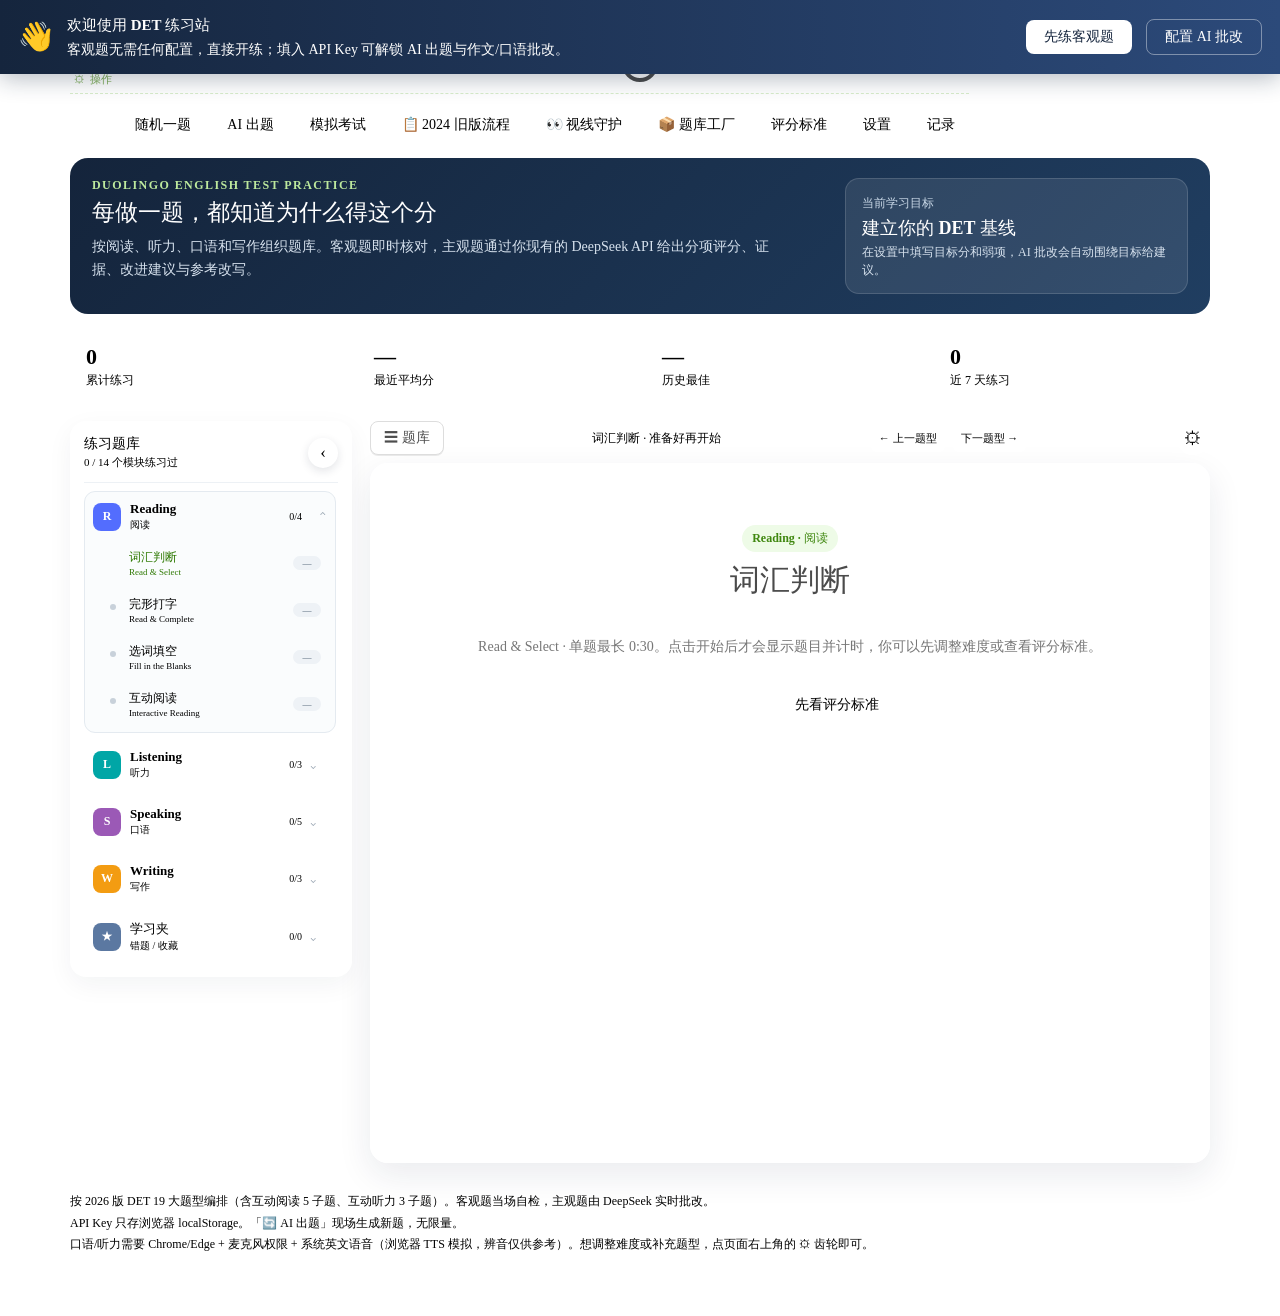
==== commit b3209235: "初版框架搭建。 其中UI设计和页面标签杂乱未修正" ====
--- a/index.html
+++ b/index.html
@@ -729,12 +729,19 @@
   @media(prefers-reduced-motion:reduce){
     *,*:before,*:after{animation-duration:.001ms!important;animation-iteration-count:1!important;transition-duration:.001ms!important;scroll-behavior:auto!important}
   }
+  .ai-setup-intro{margin:0 0 16px;color:var(--muted);line-height:1.6}
+  .ai-key-row{display:flex;gap:8px;align-items:center}
+  .ai-advanced{margin:8px 0 14px;border:1px solid var(--border);border-radius:12px;background:#f8fafc}
+  .ai-advanced summary{cursor:pointer;padding:12px 14px;font-weight:800;color:#52606d}
+  .ai-advanced-body{padding:0 14px 4px}
+  .sound-setting{display:flex;align-items:center;gap:12px;flex-wrap:wrap}
+  .sound-setting input[type="range"]{width:140px}
 </style>
 </head>
 <body>
 <div class="wrap">
   <header>
-    <div class="brand"><div class="brand-mark">DET</div><div class="brand-copy"><strong>DET Practice Lab</strong><span>AI 评分 · 19 大题型</span></div></div>
+    <div class="brand"><div class="brand-mark">DET</div><div class="brand-copy"><strong>DET Practice Lab</strong><span>专项练习 · AI 反馈</span></div></div>
     <div class="current-type-pill" id="currentTypePill" title="当前选中的题型,点此清空筛选">
       <span class="ctp-label">题型</span>
       <b id="currentTypeName">—</b>
@@ -745,7 +752,7 @@
       <button id="btnRandom">随机一题</button>
       <button id="btnAI">AI 出题</button>
       <button id="btnTest">模拟考试</button>
-      <button id="btnOfficial" class="primary" title="按 2024-07 6 段官方流程顺序出题">📋 官方流程</button>
+      <button id="btnOfficial" title="旧版结构练习，不代表当前官方考试">📋 2024 旧版流程</button>
       <button id="btnGaze" title="启用/关闭视线守护(摄像头检测)">👀 视线守护</button>
       <button id="btnFactory" title="批量 AI 扩充题库(异步、可暂停)">📦 题库工厂</button>
       <button id="btnRubric">评分标准</button>
@@ -784,30 +791,42 @@
 
 <div id="settingsModal" class="modal-bg hidden">
   <div class="modal">
-    <h2>⚙ API 设置</h2>
+    <h2>✨ AI 批改</h2>
+    <p class="ai-setup-intro">粘贴 API Key 即可使用 AI 出题和批改。MiMo Token Plan 的 <b>tp-</b> Key 会自动完成配置。</p>
     <div class="api-status-bar" id="apiStatusBar">
       <span class="api-status-dot" id="apiStatusDot"></span>
       <span class="api-status-text" id="apiStatusText">检查中…</span>
     </div>
     <div class="field">
-      <label>连接方式</label>
-      <select id="setConn" onchange="applyConnUI()" style="width:100%;font-size:14px;padding:9px 11px;border:1px solid var(--border);border-radius:8px;background:#fff">
-        <option value="direct">直连（Key 存浏览器，个人自用）</option>
-        <option value="proxy">本地代理（Key 放服务端，可公开部署）</option>
-      </select>
-      <p class="hint" id="connHint">直连模式：API Key 只存在本机浏览器 localStorage；代理模式：浏览器请求本机 server.py，Key 配置在服务端环境变量，浏览器不接触 Key。</p>
-    </div>
-    <div class="field">
-      <label>API Key <span class="api-key-hint" id="apiKeyHint"></span></label>
-      <div style="display:flex;gap:6px;align-items:center">
-        <input id="setKey" type="password" placeholder="sk-..." style="flex:1">
+      <label>API Key <span class="api-key-hint" id="apiKeyHint">仅保存在当前浏览器</span></label>
+      <div class="ai-key-row">
+        <input id="setKey" type="password" placeholder="tp-... 或 sk-..." style="flex:1" oninput="applyApiKeyPreset()">
         <button type="button" id="toggleKeyVisible" class="small" title="显示/隐藏 key" onclick="toggleKeyVisible()">👁</button>
       </div>
     </div>
-    <div class="field"><label>模型</label><input id="setModel" placeholder="deepseek-chat"></div>
-    <div class="field"><label>接口地址</label><input id="setEndpoint" placeholder="https://api.deepseek.com/chat/completions"></div>
+    <details class="ai-advanced" id="advancedAISettings">
+      <summary>高级设置</summary>
+      <div class="ai-advanced-body">
+        <div class="field">
+          <label>连接方式</label>
+          <select id="setConn" onchange="applyConnUI()" style="width:100%;font-size:14px;padding:9px 11px;border:1px solid var(--border);border-radius:8px;background:#fff">
+            <option value="direct">浏览器直连</option>
+            <option value="proxy">本地代理</option>
+          </select>
+          <p class="hint" id="connHint"></p>
+        </div>
+        <div class="field"><label>模型</label><input id="setModel" placeholder="自动选择"></div>
+        <div class="field"><label>接口地址</label><input id="setEndpoint" placeholder="自动选择" oninput="this.dataset.autoPreset='0';applyApiKeyPreset()"></div>
+      </div>
+    </details>
     <div class="field"><label>目标分（可选，10–160 分制）</label><input id="setGoal" type="number" min="10" max="160" step="5" placeholder="例如 130"></div>
     <div class="field"><label>弱项（可选）</label><input id="setWeak" placeholder="例如：听力、时态"></div>
+    <div class="field sound-setting">
+      <label style="margin:0"><input id="setSound" type="checkbox"> 界面音效</label>
+      <input id="setSoundVolume" type="range" min="0" max="1" step="0.05" aria-label="音效音量">
+      <button type="button" id="soundPreview" class="small">试听</button>
+      <span class="hint" style="margin:0">用于操作与答题反馈；听力题中不会播放按键音。</span>
+    </div>
     <div class="field">
       <label>👀 视线守护(模拟官方监考)</label>
       <div style="display:flex;align-items:center;gap:10px;flex-wrap:wrap">
@@ -824,10 +843,10 @@
         <span class="hint" style="margin:0;flex:1;min-width:180px">配置仅存浏览器 localStorage。换浏览器/清缓存/重装系统都会丢,建议定期导出备份。</span>
       </div>
     </div>
-    <p class="api-note">🔐 保留原有浏览器直连设计：配置仍保存在 localStorage 的 <b>detSettings</b> 中，不会写进项目文件。适合个人电脑自用；如果公开部署，请改用后端代理，避免 API Key 暴露。</p>
+    <p class="api-note">🔐 Key 只保存在当前浏览器。公开部署时，请在高级设置中使用本地代理。</p>
     <div class="q-actions">
       <button id="testBtn">🔌 测试连接</button>
-      <button id="saveBtn" class="primary">保存</button>
+      <button id="saveBtn" class="primary">保存并启用</button>
       <button id="closeSettings">关闭</button>
     </div>
     <p id="testResult" class="hint"></p>
@@ -874,13 +893,17 @@
 <script src="js/engine.js"></script>
 <script src="js/storage.js"></script>
 <script src="js/ai.js"></script>
+<script src="js/rules.js"></script>
+<script src="js/session.js"></script>
+<script src="js/sound.js"></script>
 <script>
 "use strict";
 // ================= 设置 =================
-const DEFAULT_SETTINGS={apiKey:'',model:'deepseek-chat',endpoint:'https://api.deepseek.com/chat/completions',connection:'direct',goal:'',weak:''};
+const DEFAULT_SETTINGS={apiKey:'',model:'deepseek-chat',endpoint:'https://api.deepseek.com/chat/completions',connection:'direct',goal:'',weak:'',soundEnabled:true,soundVolume:0.55};
 // localStorage 读写（9 个 key + schema 版本）已抽离到 js/storage.js（AppStorage 命名空间，
 // 浏览器挂同名全局：readStoredSettings/saveSettings/readUiState/…/getHistory/saveHistory）
 let settings=Object.assign({},DEFAULT_SETTINGS,readStoredSettings());
+AppSound.configure({enabled:settings.soundEnabled!==false,volume:settings.soundVolume});
 // 旧常量名兼容别名 → AppStorage.KEYS（9 个 key 的权威定义在 js/storage.js）
 const SETTINGS_KEY=AppStorage.KEYS.settings, HISTORY_KEY=AppStorage.KEYS.history, UI_KEY=AppStorage.KEYS.ui, ADAPTIVE_KEY=AppStorage.KEYS.adaptive, QSTORE_KEY=AppStorage.KEYS.qstore, MISTAKE_KEY=AppStorage.KEYS.mistakes, FAVORITE_KEY=AppStorage.KEYS.favorites;
 // ================= 设置 UI 状态显示 =================
@@ -918,11 +941,32 @@
   const sel=document.getElementById('setConn'),key=document.getElementById('setKey'),endpoint=document.getElementById('setEndpoint'),hint=document.getElementById('connHint');
   if(!sel)return;
   const proxy=sel.value==='proxy';
-  if(key){key.disabled=proxy;if(proxy)key.value='';}
+  if(key)key.disabled=proxy;
   if(endpoint)endpoint.disabled=proxy;
   if(hint)hint.textContent=proxy
     ?'代理模式：本机运行 server.py，Key 配置在服务端环境变量 DET_PROXY_KEY；浏览器只发请求、不接触 Key，适合公开部署。'
     :'直连模式：API Key 只存在本机浏览器 localStorage，适合个人自用；公开部署请改用代理。';
+}
+function applyApiKeyPreset(){
+  const key=document.getElementById('setKey');
+  const model=document.getElementById('setModel');
+  const endpoint=document.getElementById('setEndpoint');
+  const hint=document.getElementById('apiKeyHint');
+  if(!key||!model||!endpoint)return;
+  const preset=AppAI.presetForKey(key.value);
+  if(preset){
+    const canAuto=!endpoint.value.trim()||endpoint.value.trim()===DEFAULT_SETTINGS.endpoint||endpoint.dataset.autoPreset==='1';
+    if(canAuto){endpoint.value=preset.endpoint;endpoint.dataset.autoPreset='1';}
+    if(!model.value.trim()||model.value.trim()==='deepseek-chat')model.value=preset.model;
+    if(endpoint.value.trim()===preset.endpoint)endpoint.dataset.autoPreset='1';
+    if(hint){
+      const url=endpoint.value.trim();
+      const region=url.includes('token-plan-sgp.')?'新加坡节点':url.includes('token-plan-ams.')?'欧洲节点':url.includes('token-plan-cn.')?'中国节点':'自定义节点';
+      hint.textContent='已识别 MiMo Token Plan · '+region;
+    }
+  }else if(hint){
+    hint.textContent='仅保存在当前浏览器';
+  }
 }
 function toggleKeyVisible(){
   const el=document.getElementById('setKey');
@@ -1008,13 +1052,13 @@
 // 状态对象初始化（读写函数见 js/storage.js）
 let uiState=Object.assign({sidebarCollapsed:false,openGroups:['reading'],bandFilter:'all',adaptiveMode:false,adaptiveBand:'90'},readUiState());
 
-// ================= 题型配置（2026 DET 19 题型）=================
+// ================= 练习组件配置（当前考试规则见 AppRules.CURRENT）=================
 const TC={
   rs:{label:'词汇判断',sub:'Read & Select',time:30},
   fib:{label:'完形打字',sub:'Read & Complete',time:180},
   fibw:{label:'选词填空',sub:'Fill in the Blanks',time:180},
   lt:{label:'听写',sub:'Listen & Type',time:60},
-  ra:{label:'朗读',sub:'Read Aloud',time:60},
+  ra:{label:'朗读训练',sub:'Read Aloud · 非当前考试题型',time:60},
   ir:{label:'互动阅读',sub:'Interactive Reading',time:420},
   il:{label:'互动听力',sub:'Interactive Listening',time:480},
   sp:{label:'看图说话',sub:'Speak About the Photo',time:90},
@@ -1261,6 +1305,7 @@
 const rsState={idx:0,ans:[],pending:null,advancing:false};
 const fibwState={idx:0,ans:[]};
 let raState={text:'',transcript:'',plays:0,startTime:0,finished:false}; // 需 let：renderRA 会整体重赋值（原 const 导致朗读题一渲染即崩）
+let ltSession=null;
 
 // ================= 视线守护 (参考官方 DET 监考设计)=================
 // 设计思路(对标官方多邻国英语考试监考):
@@ -2091,7 +2136,7 @@
     group.items.forEach(k=>{
       const b=document.createElement('button');b.type='button';b.className='type-tab';b.dataset.key=k;
       b.innerHTML=`<span class="type-tab-copy"><span>${TC[k].label}</span><span class="q-sub">${TC[k].sub}</span></span><span class="type-score">—</span>`;
-      b.onclick=()=>showType(k);box.appendChild(b);
+      b.onclick=()=>showTypePreview(k);box.appendChild(b);
     });
     typeTabs.appendChild(section);
   });
@@ -2160,7 +2205,7 @@
   });
 })();
 function switchType(delta){
-  let idx=TABORDER.indexOf(currentType);if(idx<0)idx=0;showType(TABORDER[(idx+delta+TABORDER.length)%TABORDER.length]);
+  let idx=TABORDER.indexOf(currentType);if(idx<0)idx=0;showTypePreview(TABORDER[(idx+delta+TABORDER.length)%TABORDER.length]);
 }
 // bookItemHtml / showStudyBook / practiceBookItem / removeBookItem 的最终定义
 // 在下方「复习夹增强：筛选 / 掌握 / 连续刷」小节(含词条 rs-word 分支)。
@@ -2348,6 +2393,25 @@
   }
 }
 function renderCurrent(type,q){clearTimer();resultArea.innerHTML='';document.body.classList.toggle('il-active',type==='il');RENDERERS[type](q);}
+function showTypePreview(type,preserveGroup){
+  currentView='practice';currentReview=null;currentType=type;currentQ=null;clearTimer();resultArea.innerHTML='';
+  document.body.classList.toggle('il-active',type==='il');
+  uiState.lastType=type;saveUiState();
+  if(!preserveGroup)openGroupForType(type);
+  setActiveTab(type);updateDifficultyHint(type);
+  const kicker=document.getElementById('practiceKicker');
+  if(kicker)kicker.textContent=TC[type].label+' · 准备好再开始';
+  const last=latestScoreForType(type);
+  qArea.innerHTML=`<div class="card official-task-card practice-ready-card"><div class="exam-stage"><div class="official-task-inner">
+    <span class="feedback-kicker">${esc(groupForType(type)?.label||'专项练习')}</span>
+    <h2 class="exam-title">${esc(TC[type].label)}</h2>
+    <p class="q-instr">${esc(TC[type].sub)} · 单题最长 ${fmt(TC[type].time)}。点击开始后才会显示题目并计时，你可以先调整难度或查看评分标准。</p>
+    ${last!=null?`<p class="hint">最近练习估分：${last}</p>`:''}
+    <div class="q-actions" style="justify-content:center"><button id="startPracticeBtn" class="primary" type="button">开始本题</button><button type="button" onclick="showRubric('${type}')">先看评分标准</button></div>
+  </div></div></div>`;
+  qArea.querySelector('#startPracticeBtn').onclick=()=>{AppSound.play('start');showType(type,true);};
+  closeMobileNav();
+}
 function showType(type,preserveGroup){
   currentView='practice';currentReview=null;currentType=type;clearTimer();resultArea.innerHTML='';
   document.body.classList.toggle('il-active',type==='il');
@@ -2365,7 +2429,7 @@
 function cardHead(label,sub,t,badge){
   const diff=(badge||questionDifficultyBadge(currentQ))+pickInfoBadge();
   const fav=isFavorited()? ' active':'';
-  return `<div class="q-head exam-topbar"><div class="exam-timer"><span class="exam-clock" aria-hidden="true"></span><span class="timer" id="timer">${fmt(t)}</span><span class="exam-time-label">for this question</span></div><div class="q-head-actions"><span class="q-type"><span class="q-type-title">${esc(label)}</span><span class="q-sub">${esc(sub)}</span><span class="q-badges">${diff}</span></span><button id="favoriteBtn" class="favorite-btn${fav}" type="button" onclick="toggleFavoriteCurrent()" title="收藏本题并填写原因">${fav?'★':'☆'}</button><button id="pauseTimerBtn" class="pause-timer" type="button" onclick="toggleTimerPause()" disabled>暂停时间</button><button class="rubric-link" type="button" onclick="showRubric(currentType)">评分</button><button class="exam-close" type="button" onclick="showType(currentType)" aria-label="重新开始">×</button></div></div>`;
+  return `<div class="q-head exam-topbar"><div class="exam-timer"><span class="exam-clock" aria-hidden="true"></span><span class="timer" id="timer">${fmt(t)}</span><span class="exam-time-label">for this question</span></div><div class="q-head-actions"><span class="q-type"><span class="q-type-title">${esc(label)}</span><span class="q-sub">${esc(sub)}</span><span class="q-badges">${diff}</span></span><button id="favoriteBtn" class="favorite-btn${fav}" type="button" onclick="toggleFavoriteCurrent()" title="收藏本题并填写原因">${fav?'★':'☆'}</button><button id="pauseTimerBtn" class="pause-timer" type="button" onclick="toggleTimerPause()" disabled>暂停时间</button><button class="rubric-link" type="button" onclick="showRubric(currentType)">评分</button><button class="exam-close" type="button" onclick="showTypePreview(currentType)" aria-label="退出本题">×</button></div></div>`;
 }
 function aiBtn(){return `<button id="aiBtn" class="ai">🔄 AI 出题</button>`;}
 function photoHtml(q){
@@ -2698,6 +2762,7 @@
 
 // ================= 听写 LT =================
 function renderLT(q){
+  ltSession=AppSession.create({type:'lt',questionId:questionSignature(q),durationSec:q.time||TC.lt.time});
   qArea.innerHTML=`<div class="card listen-type-card">${cardHead(TC.lt.label,TC.lt.sub,q.time||TC.lt.time)}
     <div class="exam-stage">
       <h2 class="exam-title">Type what you hear</h2>
@@ -2728,19 +2793,23 @@
       updateReplay();
       setTimeout(()=>playBtn.classList.remove('is-playing'),Math.min(4200,Math.max(1400,(q.sentence||'').split(/\s+/).length*420)));
     }
-    if(!started){started=true;startTimer(q.time||TC.lt.time,()=>submitLT(q));}
+    if(!started){started=true;AppSession.start(ltSession);startTimer(q.time||TC.lt.time,()=>submitLT(q,'timeout'));}
   };
-  input.addEventListener('input',()=>{submit.disabled=!input.value.trim();});
-  qArea.querySelector('#submitBtn').onclick=()=>submitLT(q);
-}
-function submitLT(q){
+  input.addEventListener('input',()=>{AppSession.updateAnswer(ltSession,input.value);submit.disabled=!input.value.trim();});
+  qArea.querySelector('#submitBtn').onclick=()=>submitLT(q,'manual');
+}
+function submitLT(q,reason){
   clearTimer();
-  const input=qArea.querySelector('#ltInput').value.trim();
+  const inputEl=qArea.querySelector('#ltInput');
+  if(inputEl)AppSession.updateAnswer(ltSession,inputEl.value);
+  const submission=AppSession.submit(ltSession,reason||'manual');
+  if(!submission)return;
+  const input=String(submission.answer||'').trim();
   if(!input){showResult('听写',0,'没有输入内容。原句：'+q.sentence);logHistory('lt',0,'空答');return;}
   const assessment=listenTypeAssessment(q.sentence,input);
   const deltaText=assessment.wordDelta===0?'词数匹配':assessment.wordDelta>0?`多 ${assessment.wordDelta} 个词`:`漏 ${Math.abs(assessment.wordDelta)} 个词`;
   showResult('听写',detFromScore(assessment.score),`听写准确率 ${assessment.score}% · ${deltaText} · 拼写相似度 ${assessment.spelling}% · 原句：「${q.sentence}」`);
-  logHistory('lt',detFromScore(assessment.score),`听写 ${assessment.score}%`,{answer:input,reference:q.sentence,accuracy:assessment.score,detail:assessment});
+  logHistory('lt',detFromScore(assessment.score),`听写 ${assessment.score}%`,{answer:input,reference:q.sentence,accuracy:assessment.score,detail:assessment,session:submission});
 }
 
 // ================= 互动阅读 IR =================
@@ -3751,6 +3820,7 @@
   html+='</div><div class="q-actions" style="margin-top:12px"><button class="primary" onclick="continuePractice()">NEXT QUESTION →</button><button onclick="showRubric(currentType)">查看评分标准</button></div></div>';
   resultArea.innerHTML=html;
   recordMistakeFromResult(resultType,label,s,note,dims);
+  if(!document.body.classList.contains('testing'))AppSound.play(s!=null&&s>=120?'success':'improve');
   if(!translation)loadChineseTranslation(translationId,resultType,label,note,dims);
   setTimeout(()=>resultArea.scrollIntoView({behavior:'smooth',block:'nearest'}),0);
 }
@@ -3856,6 +3926,9 @@
   applyConnUI();
   document.getElementById('setGoal').value=settings.goal;
   document.getElementById('setWeak').value=settings.weak;
+  document.getElementById('setSound').checked=settings.soundEnabled!==false;
+  document.getElementById('setSoundVolume').value=settings.soundVolume==null?0.55:settings.soundVolume;
+  applyApiKeyPreset();
   document.getElementById('testResult').textContent='';
   // 切到密码模式防止不小心暴露
   const keyEl=document.getElementById('setKey');
@@ -3864,14 +3937,17 @@
 };
 document.getElementById('closeSettings').onclick=()=>{closeModal('settingsModal');refreshApiStatusBar();};
 document.getElementById('saveBtn').onclick=()=>{
+  applyApiKeyPreset();
   const connSel=document.getElementById('setConn');
-  settings={apiKey:document.getElementById('setKey').value.trim(),model:document.getElementById('setModel').value.trim()||'deepseek-chat',endpoint:document.getElementById('setEndpoint').value.trim()||DEFAULT_SETTINGS.endpoint,connection:(connSel&&connSel.value)||'direct',goal:document.getElementById('setGoal').value.trim(),weak:document.getElementById('setWeak').value.trim()};
+  settings=Object.assign({},settings,{apiKey:document.getElementById('setKey').value.trim(),model:document.getElementById('setModel').value.trim()||'deepseek-chat',endpoint:document.getElementById('setEndpoint').value.trim()||DEFAULT_SETTINGS.endpoint,connection:(connSel&&connSel.value)||'direct',goal:document.getElementById('setGoal').value.trim(),weak:document.getElementById('setWeak').value.trim(),soundEnabled:document.getElementById('setSound').checked,soundVolume:Number(document.getElementById('setSoundVolume').value)});
+  AppSound.configure({enabled:settings.soundEnabled,volume:settings.soundVolume});
   saveSettings();updateStudyOverview();refreshApiStatusBar();
   document.getElementById('testResult').textContent='已保存。目标分按 10–160 分制使用。';
   showToast('设置已保存 · localStorage 永久保存');
 };
 document.getElementById('testBtn').onclick=async()=>{
   const el=document.getElementById('testResult');el.textContent='连接中…';el.className='hint';
+  applyApiKeyPreset();
   const connSel=document.getElementById('setConn');const viaProxy=connSel&&connSel.value==='proxy';
   const key=document.getElementById('setKey').value.trim();
   const model=document.getElementById('setModel').value.trim()||'deepseek-chat';
@@ -3886,6 +3962,23 @@
     settings._lastTest={ok:true,at:Date.now()};saveSettings();refreshApiStatusBar();
   }catch(err){el.textContent='失败：'+err.message+'（若报 CORS，需要搭配本地代理服务使用）';el.className='hint err';settings._lastTest={ok:false,at:Date.now()};saveSettings();refreshApiStatusBar();}
 };
+document.getElementById('setSound').onchange=()=>{
+  AppSound.configure({enabled:document.getElementById('setSound').checked,volume:Number(document.getElementById('setSoundVolume').value)});
+  if(document.getElementById('setSound').checked)AppSound.play('success');
+};
+document.getElementById('setSoundVolume').oninput=()=>AppSound.configure({enabled:document.getElementById('setSound').checked,volume:Number(document.getElementById('setSoundVolume').value)});
+document.getElementById('soundPreview').onclick=()=>{
+  AppSound.configure({enabled:true,volume:Number(document.getElementById('setSoundVolume').value)});
+  AppSound.play('complete');
+};
+document.addEventListener('pointerdown',e=>{
+  const btn=e.target&&e.target.closest?e.target.closest('button'):null;
+  if(!btn||btn.disabled||document.body.classList.contains('testing'))return;
+  if(btn.id==='startPracticeBtn'||btn.id==='soundPreview')return;
+  const audioTask=qArea.contains(btn)&&['lt','il','isp','sp','rtsp','ss','ra'].includes(currentType);
+  if(audioTask)return;
+  AppSound.play('tap');
+},true);
 document.getElementById('btnHistory').onclick=()=>{renderHistory();openModal('historyModal');};
 document.getElementById('closeHistory').onclick=()=>closeModal('historyModal');
 document.getElementById('btnRubric').onclick=()=>showRubric(currentType);
@@ -3939,22 +4032,7 @@
   const sb=qArea.querySelector('#submitBtn');
   if(sb){sb.textContent='下一题 →';sb.disabled=false;sb.className='primary';sb.onclick=()=>testNext();}
   if(type==='rs'){
-    // 测试模式:每 1.5s 自动点一词(70% 准确率模拟),走完 9 词后自动 testNext
-    const myIdx=testStepIdx;const total=step.q.words.length;
-    const driver=setInterval(()=>{
-      if(testStepIdx!==myIdx){clearInterval(driver);return;}
-      if(rsState.idx>=total){
-        clearInterval(driver);
-        setTimeout(()=>testNext(),800);
-        return;
-      }
-      const w=step.q.words[rsState.idx];
-      // 70% 模拟正确率,避免和真实用户答题完全一致
-      const correct=Math.random()<0.7;
-      const ans=correct?!!(w.real===true||w.real===1||w.real==='true'||w.real==='1'):!(w.real===true||w.real===1||w.real==='true'||w.real==='1');
-      const btn=qArea.querySelector(ans?'#yesBtn':'#noBtn');
-      if(btn)btn.click();
-    },1500);
+    // 词汇判断由考生逐词作答；完成最后一个词时 renderer 会推进考试。
     return;
   }
   if(type==='lt'){
@@ -4139,9 +4217,10 @@
   html+='<div class="comment"><p>说明：总分按各题型得分平均估算，仅供参考；真实 DET 总分由官方自适应算法给出。互动阅读/互动听力在整场考试中每次出 12 题左右，本模拟用一组代表题型。</p></div>';
   html+='<div class="q-actions"><button onclick="afterTest()">返回练习</button></div></div>';
   resultArea.innerHTML=html;
+  AppSound.play('complete');
   logHistory('test',overall!=null?overall:0,'模拟考试 '+testSteps.length+' 题',{feedback:{comment:'模拟考试按本次各模块练习分汇总；真实 DET 使用官方自适应算法。'},rows,subscores:subs});
 }
-function afterTest(){testRunning=false;showType('rs');}
+function afterTest(){testRunning=false;showTypePreview('rs');}
 async function startTest(){
   if(testRunning)return;
   if(!confirm('开始模拟考试？\n\n按真实 DET 流程连续作答：每题限时与真实考试一致（界面不显示倒计时），时间到自动进入下一题；中途不能暂停。时长约 45–60 分钟。'))return;
@@ -4159,10 +4238,10 @@
   renderTestStep(0);
 }
 document.getElementById('btnQuitTest').onclick=()=>{
-  if(confirm('退出考试？本次成绩不计入记录。')){clearTimer();stopRecord();testRunning=false;document.body.classList.remove('testing');document.getElementById('testBar').classList.add('hidden');qArea.classList.remove('test-mode');showType('rs');}
+  if(confirm('退出考试？本次成绩不计入记录。')){clearTimer();stopRecord();testRunning=false;document.body.classList.remove('testing');document.getElementById('testBar').classList.add('hidden');qArea.classList.remove('test-mode');showTypePreview('rs');}
 };
 
-// ================= 官方流程模拟(2024-07 6 段结构)=================
+// ================= 2024 旧版流程练习（不代表当前官方考试）=================
 // 严格按官方 Technical Manual §5.1 的 6 段顺序与各段题量范围生成模拟
 // Section 1: Yes/No Vocab (RS) × 15-18
 // Section 2: Voc in Context (FIB) × 6-9
@@ -4257,7 +4336,7 @@
   if(testRunning)return;
   const plan=OFFICIAL_SECTION_PLAN;
   const total=buildOfficialStepList().length;
-  if(!confirm('开始官方流程模拟(2024-07 6 段结构)？\n\n'+plan.rs.desc+' ×15-18\n'+plan.fib.desc+' ×6-9\n'+plan.fibw.desc+'\n'+plan.lt.desc+'\n'+plan.ra.desc+'\n'+plan.ir.desc+'\n'+plan.il.desc+'\n'+plan.wp.desc+'\n'+plan.sp.desc+'\n'+plan.rtsp.desc+'\n'+plan.iw.desc+'\n'+plan.ws.desc+'\n'+plan.ss.desc+'\n\n本场共 '+(total)+' 题,约 60 分钟。按真实测试流程连续作答,中途不能暂停。'))return;
+  if(!confirm('开始 2024 旧版流程练习？\n\n注意：此流程保留用于旧版题型练习，不代表当前官方考试。\n\n'+plan.rs.desc+' ×15-18\n'+plan.fib.desc+' ×6-9\n'+plan.fibw.desc+'\n'+plan.lt.desc+'\n'+plan.ra.desc+'\n'+plan.ir.desc+'\n'+plan.il.desc+'\n'+plan.wp.desc+'\n'+plan.sp.desc+'\n'+plan.rtsp.desc+'\n'+plan.iw.desc+'\n'+plan.ws.desc+'\n'+plan.ss.desc+'\n\n本场共 '+(total)+' 题,约 60 分钟,中途不能暂停。'))return;
   testRunning=true;
   officialFlow={usedIR:{},ilPair:null};
   document.body.classList.add('testing');
@@ -4265,8 +4344,8 @@
   testResults=[];testIwState={};
   testGazeBaseline={warning:gazeState.warningCount,critical:gazeState.criticalCount};
   for(const k in ispAnswers)delete ispAnswers[k];
-  qArea.innerHTML='<div class="card official-task-card"><div class="exam-stage"><div class="official-task-inner"><h2 class="exam-title">Preparing official flow</h2><p class="q-instr">正在按官方 6 段结构生成试卷(共 '+total+' 题)…若已填 API Key 会现场出题,约 30–60 秒</p></div></div></div>';
-  setTestPhase('准备官方试卷…');
+  qArea.innerHTML='<div class="card official-task-card"><div class="exam-stage"><div class="official-task-inner"><h2 class="exam-title">Preparing legacy practice</h2><p class="q-instr">正在按 2024 旧版结构生成练习(共 '+total+' 题)…若已填 API Key 会现场出题,约 30–60 秒</p></div></div></div>';
+  setTestPhase('准备旧版流程练习…');
   testSteps=await buildOfficialSteps();
   testStepIdx=0;
   renderTestStep(0);
@@ -4300,14 +4379,14 @@
 syncAdaptiveButton();
 if('speechSynthesis' in window){speechSynthesis.getVoices();speechSynthesis.onvoiceschanged=()=>speechSynthesis.getVoices();}
 updateStudyOverview();
-showType(TABORDER.includes(uiState.lastType)?uiState.lastType:'rs',true);
+showTypePreview(TABORDER.includes(uiState.lastType)?uiState.lastType:'rs',true);
 refreshApiStatusBar();
 refreshCurrentTypePill();
 // “清空题型”按钮
 const ctpClear=document.getElementById('currentTypeClear');
 if(ctpClear)ctpClear.onclick=()=>{
   uiState.lastType='rs';saveUiState();
-  showType('rs');
+  showTypePreview('rs');
   refreshCurrentTypePill('rs');
   // 关闭移动抽屉,如果有打开
   closeMobileNav();
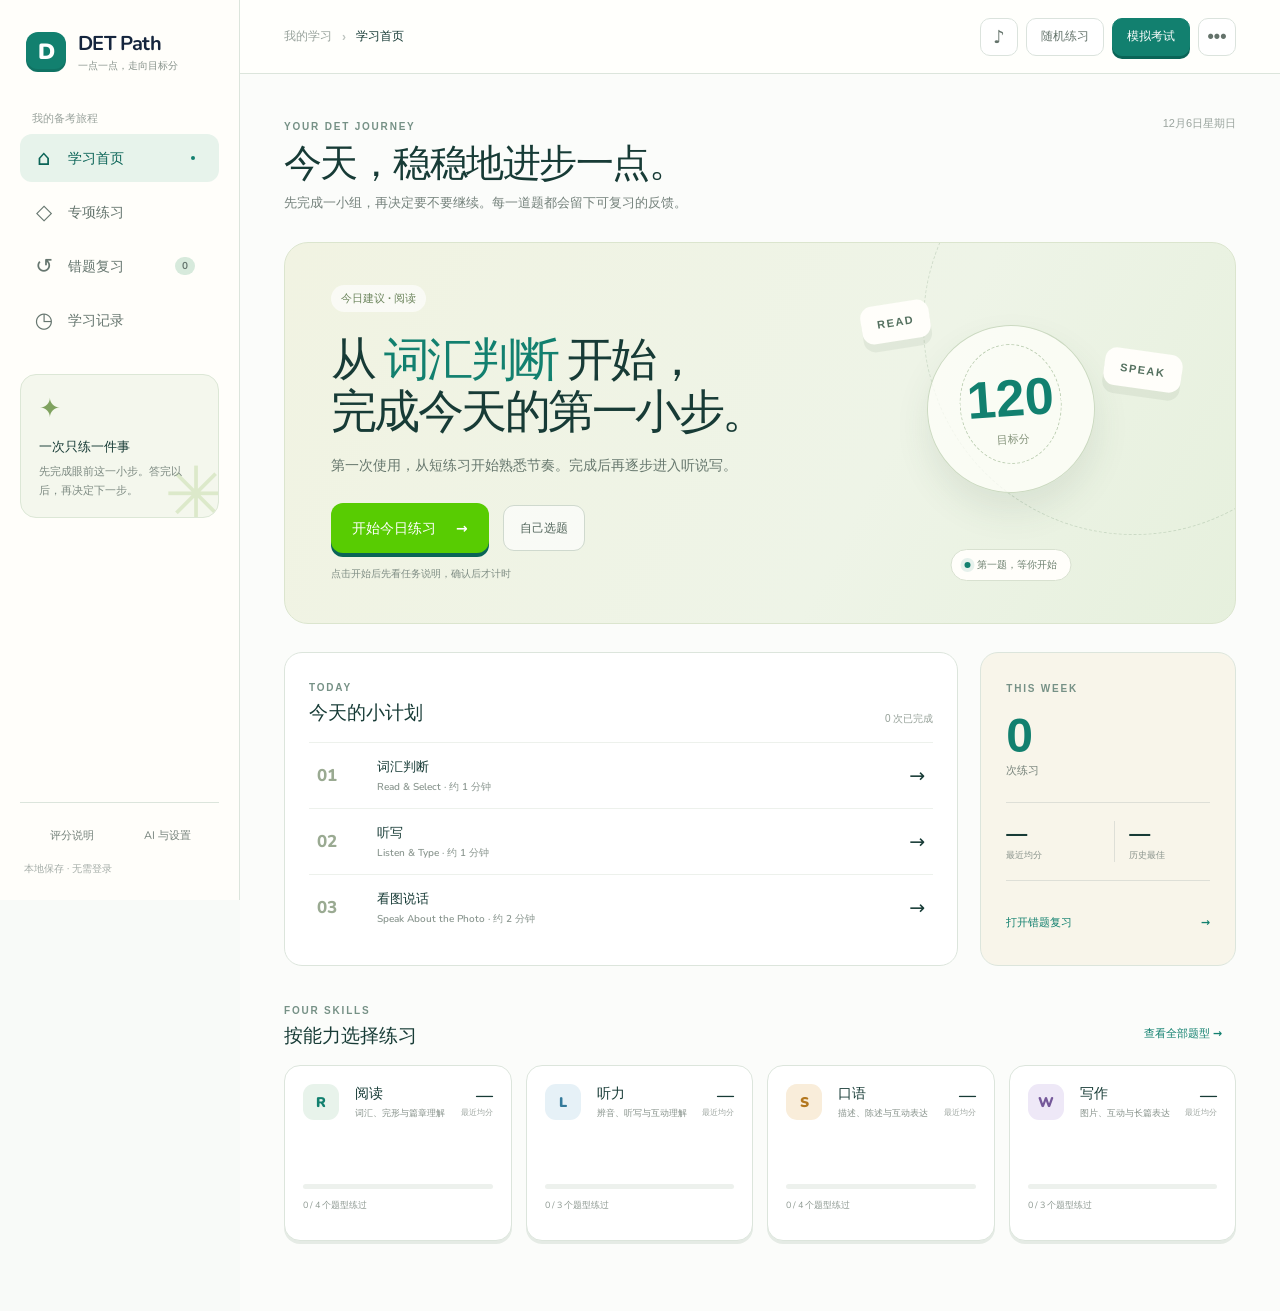
==== commit 2d54d922: "refactor: rebuild learning flow and practice shell" ====
--- a/index.html
+++ b/index.html
@@ -12,7 +12,6 @@
   @font-face{font-family:'Nunito';font-style:normal;font-weight:800;font-display:swap;src:url('fonts/nunito-latin-800-normal.woff2') format('woff2')}
   @font-face{font-family:'Nunito';font-style:normal;font-weight:900;font-display:swap;src:url('fonts/nunito-latin-900-normal.woff2') format('woff2')}
   /* Nunito © 2014 Nunito Project Authors · SIL OFL-1.1（见 fonts/OFL-Nunito.txt）· 本地 woff2，离线可用 */
-<style>
   :root{
     --accent:#58cc02; --accent-dark:#3fa500; --accent-soft:#effbe7; --navy:#15253d;
     --bg:#f6f8fb; --card:#ffffff; --text:#182433; --muted:#607080; --border:#dfe6ee;
@@ -737,29 +736,41 @@
   .sound-setting{display:flex;align-items:center;gap:12px;flex-wrap:wrap}
   .sound-setting input[type="range"]{width:140px}
 </style>
+<link rel="stylesheet" href="styles/app.css">
 </head>
 <body>
-<div class="wrap">
-  <header>
-    <div class="brand"><div class="brand-mark">DET</div><div class="brand-copy"><strong>DET Practice Lab</strong><span>专项练习 · AI 反馈</span></div></div>
+<div class="product-shell" id="productShell">
+  <aside class="global-sidebar" aria-label="主导航">
+    <button class="brand sidebar-brand" id="brandHomeBtn" type="button" aria-label="返回学习首页"><span class="brand-mark">D</span><span class="brand-copy"><strong>DET Path</strong><small>一点一点，走向目标分</small></span></button>
+    <p class="global-nav-label">我的备考旅程</p>
+    <nav class="global-nav">
+      <button id="navHome" class="global-nav-item active" type="button"><span class="nav-symbol">⌂</span><span>学习首页</span><i></i></button>
+      <button id="navPractice" class="global-nav-item" type="button"><span class="nav-symbol">◇</span><span>专项练习</span><i></i></button>
+      <button id="navReview" class="global-nav-item" type="button"><span class="nav-symbol">↺</span><span>错题复习</span><b id="reviewCount">0</b><i></i></button>
+      <button id="btnHistory" class="global-nav-item" type="button"><span class="nav-symbol">◷</span><span>学习记录</span><i></i></button>
+    </nav>
+    <div class="sidebar-coach"><span>✦</span><strong>一次只练一件事</strong><p>先完成眼前这一小步。答完以后，再决定下一步。</p></div>
+    <div class="sidebar-bottom">
+      <button id="btnRubric" type="button">评分说明</button><button id="btnSettings" type="button">AI 与设置</button>
+      <small>本地保存 · 无需登录</small>
+    </div>
+  </aside>
+  <section class="product-workspace">
+  <header class="product-topbar">
+    <div class="topbar-location"><span>我的学习</span><b>›</b><strong id="pageLocation">学习首页</strong></div>
     <div class="current-type-pill" id="currentTypePill" title="当前选中的题型,点此清空筛选">
-      <span class="ctp-label">题型</span>
-      <b id="currentTypeName">—</b>
-      <button type="button" class="ctp-clear" id="currentTypeClear" aria-label="清空选择">×</button>
+      <span class="ctp-label">题型</span><b id="currentTypeName">—</b><button type="button" class="ctp-clear" id="currentTypeClear" aria-label="清空选择">×</button>
     </div>
-    <div class="header-actions">
-      <div class="toolbar-section-head">⚙ 操作</div>
-      <button id="btnRandom">随机一题</button>
-      <button id="btnAI">AI 出题</button>
-      <button id="btnTest">模拟考试</button>
-      <button id="btnOfficial" title="旧版结构练习，不代表当前官方考试">📋 2024 旧版流程</button>
-      <button id="btnGaze" title="启用/关闭视线守护(摄像头检测)">👀 视线守护</button>
-      <button id="btnFactory" title="批量 AI 扩充题库(异步、可暂停)">📦 题库工厂</button>
-      <button id="btnRubric">评分标准</button>
-      <button id="btnSettings">设置</button>
-      <button id="btnHistory">记录</button>
+    <div class="topbar-actions">
+      <button id="topSoundBtn" class="icon-action" type="button" title="试听界面音效" aria-label="试听界面音效">♪</button>
+      <button id="btnRandom" class="topbar-button" type="button">随机练习</button>
+      <button id="btnTest" class="topbar-button primary" type="button">模拟考试</button>
+      <details class="more-menu"><summary aria-label="更多功能">•••</summary><div class="more-menu-panel">
+        <button id="btnAI" type="button">AI 生成当前题型</button><button id="btnFactory" type="button">批量扩充题库</button><button id="btnGaze" type="button">视线守护</button><button id="btnOfficial" type="button" title="旧版结构练习，不代表当前官方考试">2024 旧版流程</button>
+      </div></details>
     </div>
   </header>
+<div class="wrap">
   <section class="hero">
     <div><div class="hero-eyebrow">Duolingo English Test Practice</div><h2>每做一题，都知道为什么得这个分</h2><p>按阅读、听力、口语和写作组织题库。客观题即时核对，主观题通过你现有的 DeepSeek API 给出分项评分、证据、改进建议与参考改写。</p></div>
     <div class="hero-status"><span class="status-label">当前学习目标</span><strong id="heroGoal">建立你的 DET 基线</strong><p id="heroWeak">在设置中填写目标分和弱项，AI 批改会自动围绕目标给建议。</p></div>
@@ -778,7 +789,7 @@
     </aside>
     <div class="nav-backdrop" id="navBackdrop"></div>
     <div class="practice-main">
-      <div class="practice-topbar"><button id="mobileNavBtn" class="mobile-nav-btn" type="button">☰ 题库</button><div class="practice-kicker" id="practiceKicker">选择题型开始练习</div><div class="practice-nav-actions"><button id="prevType" type="button">← <span>上一题型</span></button><button id="nextType" type="button"><span>下一题型</span> →</button></div><button id="toolbarGear" class="toolbar-gear" type="button" title="难度 & 工具" aria-label="难度 & 工具" aria-expanded="false" aria-controls="toolbarPopup">⚙</button><div class="toolbar-popup" id="toolbarPopup" role="dialog" aria-label="难度与工具" hidden><div class="toolbar-section-head">🛠 难度 & 工具</div><label for="bandSel">题目难度</label><select id="bandSel"><option value="all">全部</option><option value="60">60–85 · B1</option><option value="90">90–115 · B2</option><option value="120">120–160 · C1/C2</option></select><button id="adaptiveBtn" class="adaptive-toggle" type="button" aria-pressed="false">自适应：关</button><button id="bankFactoryBtn" class="adaptive-toggle" type="button">AI 扩充题库</button><span id="difficultyHint">有图片的题按图片难度筛选；无图片的题按题目难度筛选</span></div></div>
+      <div class="practice-topbar"><button id="mobileNavBtn" class="mobile-nav-btn" type="button">← 返回选题</button><div class="practice-kicker" id="practiceKicker">选择题型开始练习</div><div class="practice-nav-actions"><button id="prevType" type="button">← <span>上一题型</span></button><button id="nextType" type="button"><span>下一题型</span> →</button></div><button id="toolbarGear" class="toolbar-gear" type="button" title="难度 & 工具" aria-label="难度 & 工具" aria-expanded="false" aria-controls="toolbarPopup">⚙</button><div class="toolbar-popup" id="toolbarPopup" role="dialog" aria-label="难度与工具" hidden><div class="toolbar-section-head">🛠 难度 & 工具</div><label for="bandSel">题目难度</label><select id="bandSel"><option value="all">全部</option><option value="60">60–85 · B1</option><option value="90">90–115 · B2</option><option value="120">120–160 · C1/C2</option></select><button id="adaptiveBtn" class="adaptive-toggle" type="button" aria-pressed="false">自适应：关</button><button id="bankFactoryBtn" class="adaptive-toggle" type="button">AI 扩充题库</button><span id="difficultyHint">有图片的题按图片难度筛选；无图片的题按题目难度筛选</span></div></div>
       <main><div id="questionArea"></div><div id="resultArea"></div></main>
     </div>
   </div>
@@ -787,6 +798,8 @@
     API Key 只存浏览器 localStorage。「🔄 AI 出题」现场生成新题，无限量。<br>
     口语/听力需要 Chrome/Edge + 麦克风权限 + 系统英文语音（浏览器 TTS 模拟，辨音仅供参考）。想调整难度或补充题型，点页面右上角的 ⚙ 齿轮即可。
   </footer>
+</div>
+</section>
 </div>
 
 <div id="settingsModal" class="modal-bg hidden">
@@ -896,6 +909,8 @@
 <script src="js/rules.js"></script>
 <script src="js/session.js"></script>
 <script src="js/sound.js"></script>
+<script src="js/learning.js"></script>
+<script src="js/views.js"></script>
 <script>
 "use strict";
 // ================= 设置 =================
@@ -1076,6 +1091,17 @@
   {key:'speaking',label:'Speaking · 口语',items:['sp','rtsp','isp','ss','ra']},
   {key:'writing',label:'Writing · 写作',items:['wp','iw','ws']}
 ];
+const DOMAIN_META={
+  reading:{label:'阅读',description:'词汇、完形与篇章理解'},
+  listening:{label:'听力',description:'辨音、听写与互动理解'},
+  speaking:{label:'口语',description:'描述、陈述与互动表达'},
+  writing:{label:'写作',description:'图片、互动与长篇表达'}
+};
+const LEARNING_CATALOG=TABORDER.map(id=>{
+  const group=QUESTION_GROUPS.find(item=>item.items.includes(id))||QUESTION_GROUPS[0];
+  const meta=DOMAIN_META[group.key];
+  return {id,label:TC[id].label,sub:TC[id].sub,domain:group.key,domainLabel:meta.label,domainDescription:meta.description,minutes:Math.max(1,Math.ceil(TC[id].time/60))};
+});
 const SCORE_BANDS=[
   {min:10,max:55,cefr:'A1/A2',desc:'能理解和使用基础的日常表达。'},
   {min:60,max:85,cefr:'B1',desc:'能围绕熟悉话题理解并组织连贯表达。'},
@@ -2315,6 +2341,7 @@
 function showStudyBook(kind){
   currentView=kind;clearTimer();resultArea.innerHTML='';currentQ=null;
   document.body.classList.remove('il-active');
+  setProductView('review',kind==='favorites'?'收藏题':'错题复习');
   document.querySelectorAll('#typeTabs [data-key],#typeTabs [data-view]').forEach(b=>b.classList.toggle('active',b.dataset.view===kind));
   uiState.openGroups=['study'];saveUiState();syncGroupOpenStates();
   const list=filteredBookItems(kind);
@@ -2392,10 +2419,38 @@
     pill.classList.remove('active');
   }
 }
+function setProductView(view,label){
+  document.body.classList.toggle('focus-practice',view==='focus');
+  const location=document.getElementById('pageLocation');if(location)location.textContent=label||'学习首页';
+  const active=view==='home'?'navHome':view==='library'||view==='focus'?'navPractice':view==='review'?'navReview':'';
+  ['navHome','navPractice','navReview','btnHistory'].forEach(id=>{const el=document.getElementById(id);if(el)el.classList.toggle('active',id===active);});
+  const count=document.getElementById('reviewCount');if(count)count.textContent=String(mistakeStore.filter(item=>!item.mastered).length);
+}
+function learningSnapshot(){return AppLearning.summarize(getHistory(),LEARNING_CATALOG,settings,new Date());}
+function learningDateLabel(){return new Date().toLocaleDateString('zh-CN',{month:'long',day:'numeric',weekday:'long'});}
+function bindLearningView(root){
+  root.querySelectorAll('[data-start-type]').forEach(button=>button.onclick=()=>{AppSound.play('start');showTypePreview(button.dataset.startType);});
+  root.querySelectorAll('[data-domain]').forEach(button=>button.onclick=()=>showPracticeLibrary(button.dataset.domain));
+  root.querySelectorAll('[data-filter-domain]').forEach(button=>button.onclick=()=>showPracticeLibrary(button.dataset.filterDomain||''));
+  const browse=root.querySelector('#homeBrowseBtn'),all=root.querySelector('#homeAllTypesBtn'),home=root.querySelector('#libraryHomeBtn'),review=root.querySelector('#homeReviewBtn');
+  if(browse)browse.onclick=()=>showPracticeLibrary();if(all)all.onclick=()=>showPracticeLibrary();if(home)home.onclick=showLearningHome;if(review)review.onclick=()=>showStudyBook('mistakes');
+}
+function showLearningHome(){
+  currentView='home';currentReview=null;currentType=null;currentQ=null;clearTimer();resultArea.innerHTML='';
+  document.body.classList.remove('il-active');setProductView('home','学习首页');refreshCurrentTypePill(null);
+  qArea.innerHTML=AppViews.home(learningSnapshot(),{date:learningDateLabel()});bindLearningView(qArea);closeMobileNav();
+}
+function showPracticeLibrary(domain){
+  currentView='library';currentReview=null;currentQ=null;clearTimer();resultArea.innerHTML='';
+  document.body.classList.remove('il-active');setProductView('library','专项练习');refreshCurrentTypePill(null);
+  qArea.innerHTML=AppViews.library(learningSnapshot(),LEARNING_CATALOG,domain||'');bindLearningView(qArea);closeMobileNav();
+}
+function exitPractice(){showPracticeLibrary((groupForType(currentType)||{}).key||'');}
 function renderCurrent(type,q){clearTimer();resultArea.innerHTML='';document.body.classList.toggle('il-active',type==='il');RENDERERS[type](q);}
 function showTypePreview(type,preserveGroup){
   currentView='practice';currentReview=null;currentType=type;currentQ=null;clearTimer();resultArea.innerHTML='';
   document.body.classList.toggle('il-active',type==='il');
+  setProductView('focus',TC[type].label);
   uiState.lastType=type;saveUiState();
   if(!preserveGroup)openGroupForType(type);
   setActiveTab(type);updateDifficultyHint(type);
@@ -2405,9 +2460,10 @@
   qArea.innerHTML=`<div class="card official-task-card practice-ready-card"><div class="exam-stage"><div class="official-task-inner">
     <span class="feedback-kicker">${esc(groupForType(type)?.label||'专项练习')}</span>
     <h2 class="exam-title">${esc(TC[type].label)}</h2>
-    <p class="q-instr">${esc(TC[type].sub)} · 单题最长 ${fmt(TC[type].time)}。点击开始后才会显示题目并计时，你可以先调整难度或查看评分标准。</p>
+    <p class="q-instr">${esc(TC[type].sub)} · 单题最长 ${fmt(TC[type].time)}。先了解任务，再开始计时。</p>
     ${last!=null?`<p class="hint">最近练习估分：${last}</p>`:''}
-    <div class="q-actions" style="justify-content:center"><button id="startPracticeBtn" class="primary" type="button">开始本题</button><button type="button" onclick="showRubric('${type}')">先看评分标准</button></div>
+    <div class="practice-brief"><span><b>1</b> 看清任务</span><i></i><span><b>2</b> 独立作答</span><i></i><span><b>3</b> 查看反馈</span></div>
+    <div class="q-actions" style="justify-content:center"><button id="startPracticeBtn" class="primary" type="button">开始本题</button><button type="button" onclick="showRubric('${type}')">评分说明</button><button type="button" onclick="exitPractice()">返回选题</button></div>
   </div></div></div>`;
   qArea.querySelector('#startPracticeBtn').onclick=()=>{AppSound.play('start');showType(type,true);};
   closeMobileNav();
@@ -2415,6 +2471,7 @@
 function showType(type,preserveGroup){
   currentView='practice';currentReview=null;currentType=type;clearTimer();resultArea.innerHTML='';
   document.body.classList.toggle('il-active',type==='il');
+  setProductView('focus',TC[type].label);
   uiState.lastType=type;saveUiState();
   currentQ=nextQuestion(type);
   if(!preserveGroup)openGroupForType(type);
@@ -2429,7 +2486,7 @@
 function cardHead(label,sub,t,badge){
   const diff=(badge||questionDifficultyBadge(currentQ))+pickInfoBadge();
   const fav=isFavorited()? ' active':'';
-  return `<div class="q-head exam-topbar"><div class="exam-timer"><span class="exam-clock" aria-hidden="true"></span><span class="timer" id="timer">${fmt(t)}</span><span class="exam-time-label">for this question</span></div><div class="q-head-actions"><span class="q-type"><span class="q-type-title">${esc(label)}</span><span class="q-sub">${esc(sub)}</span><span class="q-badges">${diff}</span></span><button id="favoriteBtn" class="favorite-btn${fav}" type="button" onclick="toggleFavoriteCurrent()" title="收藏本题并填写原因">${fav?'★':'☆'}</button><button id="pauseTimerBtn" class="pause-timer" type="button" onclick="toggleTimerPause()" disabled>暂停时间</button><button class="rubric-link" type="button" onclick="showRubric(currentType)">评分</button><button class="exam-close" type="button" onclick="showTypePreview(currentType)" aria-label="退出本题">×</button></div></div>`;
+  return `<div class="q-head exam-topbar"><div class="exam-timer"><span class="exam-clock" aria-hidden="true"></span><span class="timer" id="timer">${fmt(t)}</span><span class="exam-time-label">for this question</span></div><div class="q-head-actions"><span class="q-type"><span class="q-type-title">${esc(label)}</span><span class="q-sub">${esc(sub)}</span><span class="q-badges">${diff}</span></span><button id="favoriteBtn" class="favorite-btn${fav}" type="button" onclick="toggleFavoriteCurrent()" title="收藏本题并填写原因">${fav?'★':'☆'}</button><button id="pauseTimerBtn" class="pause-timer" type="button" onclick="toggleTimerPause()" disabled>暂停时间</button><button class="rubric-link" type="button" onclick="showRubric(currentType)">评分</button><button class="exam-close" type="button" onclick="exitPractice()" aria-label="退出本题">×</button></div></div>`;
 }
 function aiBtn(){return `<button id="aiBtn" class="ai">🔄 AI 出题</button>`;}
 function photoHtml(q){
@@ -4215,12 +4272,12 @@
   });
   html+='</tbody></table>';
   html+='<div class="comment"><p>说明：总分按各题型得分平均估算，仅供参考；真实 DET 总分由官方自适应算法给出。互动阅读/互动听力在整场考试中每次出 12 题左右，本模拟用一组代表题型。</p></div>';
-  html+='<div class="q-actions"><button onclick="afterTest()">返回练习</button></div></div>';
+  html+='<div class="q-actions"><button onclick="afterTest()">返回学习首页</button></div></div>';
   resultArea.innerHTML=html;
   AppSound.play('complete');
   logHistory('test',overall!=null?overall:0,'模拟考试 '+testSteps.length+' 题',{feedback:{comment:'模拟考试按本次各模块练习分汇总；真实 DET 使用官方自适应算法。'},rows,subscores:subs});
 }
-function afterTest(){testRunning=false;showTypePreview('rs');}
+function afterTest(){testRunning=false;showLearningHome();}
 async function startTest(){
   if(testRunning)return;
   if(!confirm('开始模拟考试？\n\n按真实 DET 流程连续作答：每题限时与真实考试一致（界面不显示倒计时），时间到自动进入下一题；中途不能暂停。时长约 45–60 分钟。'))return;
@@ -4238,7 +4295,7 @@
   renderTestStep(0);
 }
 document.getElementById('btnQuitTest').onclick=()=>{
-  if(confirm('退出考试？本次成绩不计入记录。')){clearTimer();stopRecord();testRunning=false;document.body.classList.remove('testing');document.getElementById('testBar').classList.add('hidden');qArea.classList.remove('test-mode');showTypePreview('rs');}
+  if(confirm('退出考试？本次成绩不计入记录。')){clearTimer();stopRecord();testRunning=false;document.body.classList.remove('testing');document.getElementById('testBar').classList.add('hidden');qArea.classList.remove('test-mode');showLearningHome();}
 };
 
 // ================= 2024 旧版流程练习（不代表当前官方考试）=================
@@ -4354,7 +4411,7 @@
 // ================= 初始化 =================
 renderQuestionNavigation();
 document.getElementById('sidebarToggle').onclick=toggleSidebar;
-document.getElementById('mobileNavBtn').onclick=openMobileNav;
+document.getElementById('mobileNavBtn').onclick=exitPractice;
 document.getElementById('navBackdrop').onclick=closeMobileNav;
 document.getElementById('prevType').onclick=()=>switchType(-1);
 document.getElementById('nextType').onclick=()=>switchType(1);
@@ -4362,7 +4419,7 @@
 window.addEventListener('resize',()=>{if(window.innerWidth>820)closeMobileNav();applySidebarState();});
 applySidebarState();
 document.getElementById('btnRandom').onclick=()=>showType(rnd(TABORDER));
-document.getElementById('btnAI').onclick=()=>{closeMobileNav();doAIQuestion();};
+document.getElementById('btnAI').onclick=()=>{closeMobileNav();if(currentType)doAIQuestion();else showPracticeLibrary();};
 document.getElementById('btnTest').onclick=()=>{startTest();};
 document.getElementById('btnOfficial').onclick=()=>{startOfficialFlow();};
 document.getElementById('btnGaze').onclick=()=>{toggleGazeGuardian();document.getElementById('btnGaze').classList.toggle('primary',gazeState.active);};
@@ -4379,20 +4436,24 @@
 syncAdaptiveButton();
 if('speechSynthesis' in window){speechSynthesis.getVoices();speechSynthesis.onvoiceschanged=()=>speechSynthesis.getVoices();}
 updateStudyOverview();
-showTypePreview(TABORDER.includes(uiState.lastType)?uiState.lastType:'rs',true);
+document.getElementById('brandHomeBtn').onclick=showLearningHome;
+document.getElementById('navHome').onclick=showLearningHome;
+document.getElementById('navPractice').onclick=()=>showPracticeLibrary();
+document.getElementById('navReview').onclick=()=>showStudyBook('mistakes');
+document.getElementById('topSoundBtn').onclick=()=>AppSound.play('start');
+const initialRoute=location.hash.match(/^#practice=([a-z]+)$/);
+if(initialRoute&&TABORDER.includes(initialRoute[1]))showTypePreview(initialRoute[1],true);
+else if(location.hash==='#library')showPracticeLibrary();
+else showLearningHome();
 refreshApiStatusBar();
 refreshCurrentTypePill();
 // “清空题型”按钮
 const ctpClear=document.getElementById('currentTypeClear');
 if(ctpClear)ctpClear.onclick=()=>{
-  uiState.lastType='rs';saveUiState();
-  showTypePreview('rs');
-  refreshCurrentTypePill('rs');
+  showPracticeLibrary();
   // 关闭移动抽屉,如果有打开
   closeMobileNav();
 };
-// 首次打开:无 key + 从未跳过引导 → 显示顶部引导条
-setTimeout(()=>{try{showSetupBanner();}catch(e){}},500);
 </script>
 </body>
 </html>
--- a/styles/app.css
+++ b/styles/app.css
@@ -0,0 +1,295 @@
+:root {
+  --shell-ink: #173b36;
+  --shell-green: #12806f;
+  --shell-green-dark: #0a6457;
+  --shell-mint: #e7f3eb;
+  --shell-lime: #dce9b8;
+  --shell-cream: #fbfaf5;
+  --shell-line: #dce5dc;
+  --shell-gold: #d69b35;
+}
+
+html { background: #dedfdd; }
+body { min-width: 320px; background: #dedfdd; color: var(--shell-ink); }
+button { font-family: var(--font-display); }
+.gaze-status.idle { display: none; }
+
+.product-shell {
+  width: min(1440px, 100%);
+  min-height: 100vh;
+  margin: 0 auto;
+  display: grid;
+  grid-template-columns: 240px minmax(0, 1fr);
+  background: #f8faf8;
+  box-shadow: 0 0 60px rgba(24, 46, 40, .12);
+}
+.global-sidebar {
+  min-height: 100vh;
+  padding: 30px 20px 24px;
+  display: flex;
+  flex-direction: column;
+  background: #fffefa;
+  border-right: 1px solid var(--shell-line);
+  position: sticky;
+  top: 0;
+  align-self: start;
+  height: 100vh;
+  z-index: 110;
+}
+.sidebar-brand {
+  width: 100%;
+  display: flex;
+  align-items: center;
+  gap: 12px;
+  padding: 0 6px 28px;
+  border: 0;
+  background: transparent;
+  color: var(--shell-ink);
+  text-align: left;
+}
+.sidebar-brand:hover { border: 0; color: var(--shell-ink); }
+.sidebar-brand .brand-mark {
+  width: 40px;
+  height: 40px;
+  display: grid;
+  place-items: center;
+  border-radius: 12px;
+  background: var(--shell-green);
+  color: #fff;
+  font-size: 22px;
+  font-weight: 900;
+  box-shadow: inset 0 -3px 0 rgba(0, 0, 0, .1);
+}
+.sidebar-brand .brand-copy strong { display: block; font-size: 20px; letter-spacing: -.03em; }
+.sidebar-brand .brand-copy small { display: block; margin-top: 2px; color: #87928b; font-size: 10px; font-weight: 600; }
+.global-nav-label { margin: 10px 12px 8px; color: #9aa39d; font-size: 11px; font-weight: 700; }
+.global-nav { gap: 6px; margin: 0; }
+.global-nav .global-nav-item {
+  min-height: 48px;
+  display: grid;
+  grid-template-columns: 28px 1fr auto 4px;
+  align-items: center;
+  gap: 10px;
+  width: 100%;
+  padding: 10px 10px;
+  border: 0;
+  border-radius: 12px;
+  background: transparent;
+  color: #66766f;
+  font-size: 14px;
+  font-weight: 700;
+  text-align: left;
+}
+.global-nav .global-nav-item:hover { border: 0; background: #f1f6f1; color: var(--shell-green); }
+.global-nav .global-nav-item.active { background: var(--shell-mint); color: var(--shell-green-dark); }
+.global-nav-item .nav-symbol { font-size: 21px; font-weight: 500; text-align: center; }
+.global-nav-item > b { min-width: 20px; padding: 2px 6px; border-radius: 10px; background: #d7eadc; font-size: 10px; text-align: center; }
+.global-nav-item > i { width: 4px; height: 4px; border-radius: 50%; background: transparent; }
+.global-nav-item.active > i { background: var(--shell-green); }
+.sidebar-coach {
+  margin: 30px 0 0;
+  padding: 18px;
+  border: 1px solid #dce7d6;
+  border-radius: 16px;
+  background: #f4f7ed;
+  position: relative;
+  overflow: hidden;
+}
+.sidebar-coach::after { content: "✳"; position: absolute; right: -10px; bottom: -22px; color: #dce9ca; font-size: 76px; }
+.sidebar-coach > span { display: block; margin-bottom: 14px; color: #7fa25f; font-size: 26px; }
+.sidebar-coach strong { display: block; margin-bottom: 6px; font-size: 13px; }
+.sidebar-coach p { margin: 0; color: #7d8a82; font-size: 11px; line-height: 1.7; position: relative; z-index: 1; }
+.sidebar-bottom { margin-top: auto; padding: 18px 4px 0; border-top: 1px solid var(--shell-line); }
+.sidebar-bottom button { width: 50%; padding: 7px 4px; border: 0; background: transparent; color: #75827b; font-size: 11px; }
+.sidebar-bottom button:hover { border: 0; color: var(--shell-green); }
+.sidebar-bottom small { display: block; margin-top: 12px; color: #a5ada8; font-size: 10px; }
+
+.product-workspace { min-width: 0; background: #fbfcfa; }
+.product-topbar {
+  height: 74px;
+  margin: 0;
+  padding: 0 44px;
+  display: flex;
+  flex-wrap: nowrap;
+  align-items: center;
+  gap: 18px;
+  border-bottom: 1px solid var(--shell-line);
+  background: rgba(255, 255, 252, .94);
+  position: sticky;
+  top: 0;
+  z-index: 100;
+  backdrop-filter: blur(14px);
+}
+.topbar-location { display: flex; align-items: center; gap: 10px; color: #9aa49e; font-size: 12px; }
+.topbar-location b { color: #bec5c0; }
+.topbar-location strong { color: var(--shell-ink); }
+.topbar-actions { margin-left: auto; display: flex; align-items: center; gap: 8px; }
+.topbar-actions .topbar-button, .topbar-actions .icon-action, .more-menu > summary {
+  min-height: 38px;
+  display: inline-grid;
+  place-items: center;
+  border: 1px solid #dbe3dd;
+  border-radius: 10px;
+  background: #fff;
+  color: #64736b;
+  font-size: 12px;
+  font-weight: 800;
+  list-style: none;
+  cursor: pointer;
+}
+.topbar-actions .topbar-button { padding: 8px 14px; }
+.topbar-actions .topbar-button.primary { border-color: var(--shell-green); background: var(--shell-green); color: #fff; box-shadow: 0 3px 0 var(--shell-green-dark); }
+.topbar-actions .icon-action, .more-menu > summary { width: 38px; padding: 0; font-size: 18px; }
+.more-menu { position: relative; }
+.more-menu > summary::-webkit-details-marker { display: none; }
+.more-menu-panel { position: absolute; top: 46px; right: 0; width: 196px; padding: 8px; border: 1px solid var(--shell-line); border-radius: 13px; background: #fff; box-shadow: 0 18px 50px rgba(28, 47, 40, .16); }
+.more-menu-panel button { width: 100%; padding: 10px 12px; border: 0; background: transparent; color: #53635b; text-align: left; font-size: 12px; }
+.more-menu-panel button:hover { border: 0; background: #eff5f0; color: var(--shell-green); }
+.product-topbar .current-type-pill { margin-left: auto; }
+.product-topbar .current-type-pill.active + .topbar-actions { margin-left: 0; }
+
+.wrap { max-width: none; margin: 0; padding: 42px 44px 70px; }
+.wrap > .hero, .wrap > .study-stats { display: none; }
+.app-shell, .app-shell.sidebar-collapsed { display: block; max-width: 1120px; margin: 0 auto; }
+.practice-sidebar { display: none; }
+.practice-main { min-width: 0; }
+.practice-topbar { display: none; }
+footer { display: none; }
+
+.learning-home, .practice-library { animation: page-in .32s ease-out both; }
+@keyframes page-in { from { opacity: 0; transform: translateY(8px); } to { opacity: 1; transform: none; } }
+.home-heading, .library-heading { display: flex; align-items: flex-start; justify-content: space-between; gap: 24px; margin-bottom: 28px; }
+.eyebrow { color: #769186; font-size: 10px; font-weight: 900; letter-spacing: .18em; }
+.home-heading h1, .library-heading h1 { margin: 8px 0 6px; color: var(--shell-ink); font-size: clamp(28px, 3vw, 40px); line-height: 1.14; letter-spacing: -.04em; }
+.home-heading p, .library-heading p { margin: 0; color: #75827c; font-size: 13px; line-height: 1.7; }
+.home-date { color: #9aa49e; font-size: 11px; white-space: nowrap; }
+.home-hero {
+  min-height: 330px;
+  display: grid;
+  grid-template-columns: minmax(0, 1.15fr) minmax(310px, .85fr);
+  gap: 20px;
+  padding: 42px 46px;
+  border: 1px solid #dbe5ce;
+  border-radius: 24px;
+  background: linear-gradient(118deg, #f1f3e2 0%, #eef4e7 62%, #e6f0dd 100%);
+  overflow: hidden;
+  position: relative;
+}
+.home-hero::before { content: ""; position: absolute; width: 420px; height: 420px; right: -110px; top: -130px; border: 1px dashed rgba(69, 114, 72, .18); border-radius: 50%; }
+.hero-chip { display: inline-flex; padding: 6px 10px; border-radius: 999px; background: rgba(255,255,255,.65); color: #6d865e; font-size: 11px; font-weight: 800; }
+.home-hero h2 { max-width: 620px; margin: 22px 0 14px; font-size: clamp(31px, 3.6vw, 50px); line-height: 1.14; letter-spacing: -.055em; }
+.home-hero h2 em { color: var(--shell-green); font-style: normal; }
+.home-hero-copy > p { max-width: 560px; margin: 0; color: #66776d; font-size: 14px; line-height: 1.75; }
+.hero-actions { display: flex; align-items: center; gap: 14px; margin-top: 26px; }
+.big-action { min-height: 50px; padding: 12px 21px; border: 0; border-radius: 12px; background: var(--shell-green); color: #fff; font-size: 14px; font-weight: 900; box-shadow: 0 4px 0 var(--shell-green-dark); }
+.big-action:hover { border: 0; background: #15917e; color: #fff; }
+.big-action span { margin-left: 16px; }
+.quiet-action { min-height: 46px; padding: 10px 16px; border: 1px solid #cfd9ce; border-radius: 11px; background: rgba(255,255,255,.65); color: #54675d; font-size: 12px; font-weight: 800; }
+.hero-note { display: block; margin-top: 14px; color: #7f8d84; font-size: 10px; }
+.home-hero-visual { min-height: 250px; position: relative; z-index: 1; }
+.score-orbit { width: 168px; height: 168px; display: grid; place-content: center; margin: 40px auto 0; border: 1px solid #ccdac2; border-radius: 50%; background: rgba(255,255,250,.75); box-shadow: 0 18px 35px rgba(63, 93, 65, .1); text-align: center; transform: rotate(-4deg); }
+.score-orbit::after { content: ""; position: absolute; inset: 18px 32px 28px; border: 1px dashed #bfd0b5; border-radius: 50%; z-index: -1; }
+.score-orbit span { color: var(--shell-green); font-size: 52px; font-weight: 900; line-height: 1; }
+.score-orbit small { margin-top: 8px; color: #829178; font-size: 11px; }
+.skill-float { position: absolute; padding: 13px 16px; border-radius: 12px; background: #fffefa; color: #54705f; box-shadow: 0 8px 0 rgba(67, 95, 68, .08); font-size: 11px; font-weight: 900; letter-spacing: .14em; }
+.skill-one { left: 8%; top: 18px; transform: rotate(-9deg); }.skill-two { right: 2%; top: 66px; transform: rotate(8deg); }
+.visual-caption { position: absolute; left: 50%; bottom: 0; transform: translateX(-50%); display: flex; align-items: center; gap: 7px; padding: 8px 13px; border: 1px solid #d8e1d0; border-radius: 999px; background: #fffefa; color: #6d806f; font-size: 10px; white-space: nowrap; }
+.visual-caption i { width: 6px; height: 6px; border-radius: 50%; background: var(--shell-green); box-shadow: 0 0 0 4px rgba(18,128,111,.1); }
+.home-grid { display: grid; grid-template-columns: minmax(0, 1.45fr) minmax(250px, .55fr); gap: 22px; margin-top: 28px; }
+.today-plan, .progress-card { border: 1px solid var(--shell-line); border-radius: 18px; background: #fff; }
+.today-plan { padding: 24px; }
+.section-title { display: flex; align-items: flex-end; justify-content: space-between; gap: 16px; margin-bottom: 16px; }
+.section-title h2 { margin: 5px 0 0; font-size: 19px; }
+.section-title > span { color: #95a098; font-size: 10px; }
+.today-plan-item { width: 100%; min-height: 66px; display: grid; grid-template-columns: 46px 1fr auto; align-items: center; gap: 14px; padding: 12px 8px; border: 0; border-top: 1px solid #edf1ec; border-radius: 0; background: transparent; color: var(--shell-ink); text-align: left; }
+.today-plan-item:hover { border-color: #edf1ec; background: #f8faf7; color: var(--shell-green); }
+.plan-index { color: #9aaa92; font-size: 17px; font-weight: 800; font-variant-numeric: tabular-nums; }
+.today-plan-item strong, .today-plan-item small { display: block; }.today-plan-item strong { font-size: 13px; }.today-plan-item small { margin-top: 4px; color: #8b9790; font-size: 10px; font-weight: 600; }.plan-arrow { font-size: 19px; }
+.progress-card { padding: 25px; background: #f8f5ea; }
+.progress-card > strong { display: block; margin-top: 16px; color: var(--shell-green); font-size: 48px; line-height: 1; }
+.progress-card > span:not(.eyebrow) { color: #77837b; font-size: 11px; }
+.progress-stats { display: grid; grid-template-columns: 1fr 1fr; gap: 12px; margin: 24px 0; padding: 18px 0; border-top: 1px solid #dedfd7; border-bottom: 1px solid #dedfd7; }
+.progress-stats div + div { padding-left: 14px; border-left: 1px solid #dedfd7; }
+.progress-stats b, .progress-stats small { display: block; }.progress-stats b { font-size: 21px; }.progress-stats small { margin-top: 4px; color: #89938c; font-size: 9px; }
+.progress-card button { width: 100%; padding: 10px 0; border: 0; background: transparent; color: var(--shell-green); font-size: 11px; font-weight: 900; text-align: left; }.progress-card button span { float: right; }
+.domain-section { margin-top: 34px; }.text-action { border: 0; background: transparent; color: var(--shell-green); font-size: 11px; font-weight: 800; }.text-action:hover { border: 0; color: var(--shell-green-dark); }
+.domain-grid { display: grid; grid-template-columns: repeat(4, minmax(0, 1fr)); gap: 14px; }
+.domain-card { min-height: 176px; display: grid; grid-template-columns: 42px 1fr auto; grid-template-rows: auto 1fr auto auto; gap: 10px; padding: 18px; border: 1px solid var(--shell-line); border-radius: 16px; background: #fff; color: var(--shell-ink); text-align: left; box-shadow: 0 3px 0 #e5ebe5; }
+.domain-card:hover { transform: translateY(-2px); border-color: #b9d0c0; color: var(--shell-ink); box-shadow: 0 6px 0 #e0e9e1; }
+.domain-mark { width: 36px; height: 36px; display: grid; place-items: center; border-radius: 11px; background: #e8f3eb; color: var(--shell-green); font-weight: 900; }
+.domain-listening .domain-mark { background: #e6f1f7; color: #347a9b; }.domain-speaking .domain-mark { background: #f9edda; color: #b3771f; }.domain-writing .domain-mark { background: #eee8f7; color: #75589a; }
+.domain-copy strong, .domain-copy small, .domain-meta b, .domain-meta small { display: block; }.domain-copy strong { font-size: 14px; }.domain-copy small { margin-top: 4px; color: #87928b; font-size: 9px; line-height: 1.4; }.domain-meta { text-align: right; }.domain-meta b { font-size: 17px; }.domain-meta small { color: #a0a8a3; font-size: 8px; }
+.domain-progress { grid-column: 1 / 4; height: 5px; align-self: end; border-radius: 10px; background: #edf1ed; overflow: hidden; }.domain-progress i { display: block; height: 100%; border-radius: inherit; background: var(--shell-green); }.domain-count { grid-column: 1 / 4; color: #8e9992; font-size: 9px; }
+
+.library-heading .quiet-action { background: #fff; }
+.domain-filters { display: flex; flex-wrap: wrap; gap: 8px; margin-bottom: 20px; }
+.domain-filters button { padding: 8px 13px; border: 1px solid var(--shell-line); border-radius: 999px; background: #fff; color: #66766e; font-size: 11px; font-weight: 800; }
+.domain-filters button.active { border-color: var(--shell-green); background: var(--shell-mint); color: var(--shell-green); }.domain-filters span { margin-left: 5px; opacity: .65; }
+.type-library-grid { display: grid; grid-template-columns: repeat(3, minmax(0, 1fr)); gap: 14px; }
+.type-library-card { min-height: 176px; display: flex; flex-direction: column; align-items: stretch; padding: 19px; border: 1px solid var(--shell-line); border-radius: 16px; background: #fff; color: var(--shell-ink); text-align: left; box-shadow: 0 3px 0 #e7ece7; }
+.type-library-card:hover { transform: translateY(-2px); border-color: #b6cdbd; color: var(--shell-ink); box-shadow: 0 6px 0 #e3ebe4; }
+.type-card-top, .type-card-foot { display: flex; align-items: center; justify-content: space-between; gap: 10px; }
+.type-domain { padding: 4px 7px; border-radius: 7px; background: #e8f3eb; color: var(--shell-green); font-size: 9px; font-weight: 900; }.type-domain.domain-listening { background: #e6f1f7; color: #347a9b; }.type-domain.domain-speaking { background: #f9edda; color: #b3771f; }.type-domain.domain-writing { background: #eee8f7; color: #75589a; }
+.type-time { color: #9aa49e; font-size: 9px; }.type-library-card > strong { margin-top: 22px; font-size: 18px; }.type-library-card > small { margin-top: 5px; color: #8b9690; font-size: 10px; }.type-card-foot { margin-top: auto; padding-top: 18px; border-top: 1px solid #eef1ee; color: #87928b; font-size: 10px; }.type-card-foot b { color: var(--shell-green); font-size: 11px; }
+
+body.focus-practice .global-sidebar { display: none; }
+body.focus-practice .product-shell { grid-template-columns: 1fr; width: 100%; }
+body.focus-practice .product-topbar { display: none; }
+body.focus-practice .wrap { padding: 26px clamp(18px, 5vw, 68px) 42px; background: #f7f9fa; }
+body.focus-practice .app-shell, body.focus-practice .app-shell.sidebar-collapsed { max-width: 1160px; }
+body.focus-practice .practice-topbar { display: flex; position: static; margin-bottom: 14px; padding: 0 4px; background: transparent; box-shadow: none; }
+body.focus-practice .practice-kicker { display: block; font-size: 12px; color: #66756f; }
+body.focus-practice #questionArea .card { min-height: calc(100vh - 110px); border-color: #e1e7e3; box-shadow: 0 8px 30px rgba(31, 50, 42, .06); }
+body.focus-practice .practice-ready-card .exam-stage { min-height: calc(100vh - 160px); }
+body.focus-practice .practice-ready-card .official-task-inner { max-width: 660px; }
+body.focus-practice .practice-ready-card .exam-title { font-size: clamp(34px, 5vw, 54px); color: var(--shell-ink); }
+.practice-brief { display: flex; align-items: center; justify-content: center; gap: 12px; margin: 30px auto; color: #718078; font-size: 11px; font-weight: 800; }
+.practice-brief span { display: flex; align-items: center; gap: 7px; white-space: nowrap; }
+.practice-brief b { width: 24px; height: 24px; display: grid; place-items: center; border-radius: 50%; background: var(--shell-mint); color: var(--shell-green); font-size: 10px; }
+.practice-brief i { width: 42px; height: 1px; background: #dbe5dc; }
+body.focus-practice #questionArea .exam-submitbar button.primary, body.focus-practice #questionArea .exam-submitbar #submitBtn { background: var(--shell-green); box-shadow: 0 4px 0 var(--shell-green-dark); }
+
+body.testing .product-shell { display: block; width: 100%; }
+body.testing .global-sidebar, body.testing .product-topbar { display: none; }
+body.testing .wrap { padding: 30px; }
+
+@media (max-width: 1050px) {
+  .product-shell { grid-template-columns: 210px minmax(0, 1fr); }
+  .global-sidebar { padding-inline: 14px; }
+  .wrap, .product-topbar { padding-left: 28px; padding-right: 28px; }
+  .domain-grid { grid-template-columns: repeat(2, minmax(0, 1fr)); }
+  .type-library-grid { grid-template-columns: repeat(2, minmax(0, 1fr)); }
+  .home-hero { grid-template-columns: minmax(0, 1.2fr) minmax(240px, .8fr); padding: 34px; }
+}
+
+@media (max-width: 820px) {
+  html, body, .product-shell, .product-workspace, .wrap, #questionArea { width: 100%; max-width: 100%; overflow-x: hidden; }
+  body { padding-bottom: 70px; }
+  .product-shell { display: block; min-height: auto; }
+  .global-sidebar { position: fixed; inset: auto 0 0; width: 100%; max-width: 100vw; height: 66px; min-height: 0; padding: 7px 10px calc(7px + env(safe-area-inset-bottom)); display: block; border: 1px solid var(--shell-line); border-radius: 18px 18px 0 0; background: rgba(255,255,252,.96); backdrop-filter: blur(14px); }
+  .sidebar-brand, .global-nav-label, .sidebar-coach, .sidebar-bottom { display: none; }
+  .global-nav { display: grid; grid-template-columns: repeat(4, 1fr); gap: 4px; margin: 0; }
+  .global-nav .global-nav-item { min-height: 50px; display: flex; flex-direction: column; justify-content: center; gap: 2px; padding: 3px; font-size: 9px; text-align: center; }
+  .global-nav-item .nav-symbol { font-size: 19px; }.global-nav-item > i, .global-nav-item > b { display: none; }
+  .product-topbar { height: 62px; padding: 0 14px; }.topbar-location span, .topbar-location b { display: none; }.topbar-actions { display: none; }.product-topbar .current-type-pill { display: none; }
+  .wrap { padding: 26px 16px 46px; }
+  .home-heading, .library-heading { display: block; }.home-date { display: block; margin-top: 12px; }.library-heading .quiet-action { margin-top: 15px; }
+  .home-hero { min-height: 0; display: block; padding: 28px 24px; }.home-hero-copy { min-width: 0; }.home-hero-copy > p { max-width: 100%; overflow-wrap: anywhere; }.home-hero h2 { font-size: 34px; }.home-hero-visual { min-height: 210px; margin-top: 18px; }.score-orbit { width: 138px; height: 138px; }.score-orbit span { font-size: 42px; }
+  .home-grid, .domain-grid, .type-library-grid { grid-template-columns: 1fr; }
+  body.focus-practice { padding-bottom: 0; }
+  body.focus-practice .global-sidebar { display: none; }
+  body.focus-practice .wrap { padding: 10px 10px 22px; }
+  body.focus-practice .practice-topbar { display: flex; left: auto; bottom: auto; }
+  body.focus-practice .practice-kicker { min-width: 0; overflow: hidden; text-overflow: ellipsis; white-space: nowrap; }
+  body.focus-practice .practice-nav-actions { display: none; }
+  body.focus-practice .practice-ready-card .official-task-inner { width: 100%; padding: 0 4px; }
+  body.focus-practice .practice-ready-card .q-instr { overflow-wrap: anywhere; }
+  .practice-brief { width: 100%; gap: 4px; font-size: 10px; }
+  .practice-brief i { width: 16px; flex: 0 0 16px; }
+  .practice-brief span { gap: 4px; }
+}
+
+@media (prefers-reduced-motion: reduce) {
+  .learning-home, .practice-library { animation: none; }
+  .domain-card:hover, .type-library-card:hover { transform: none; }
+}
